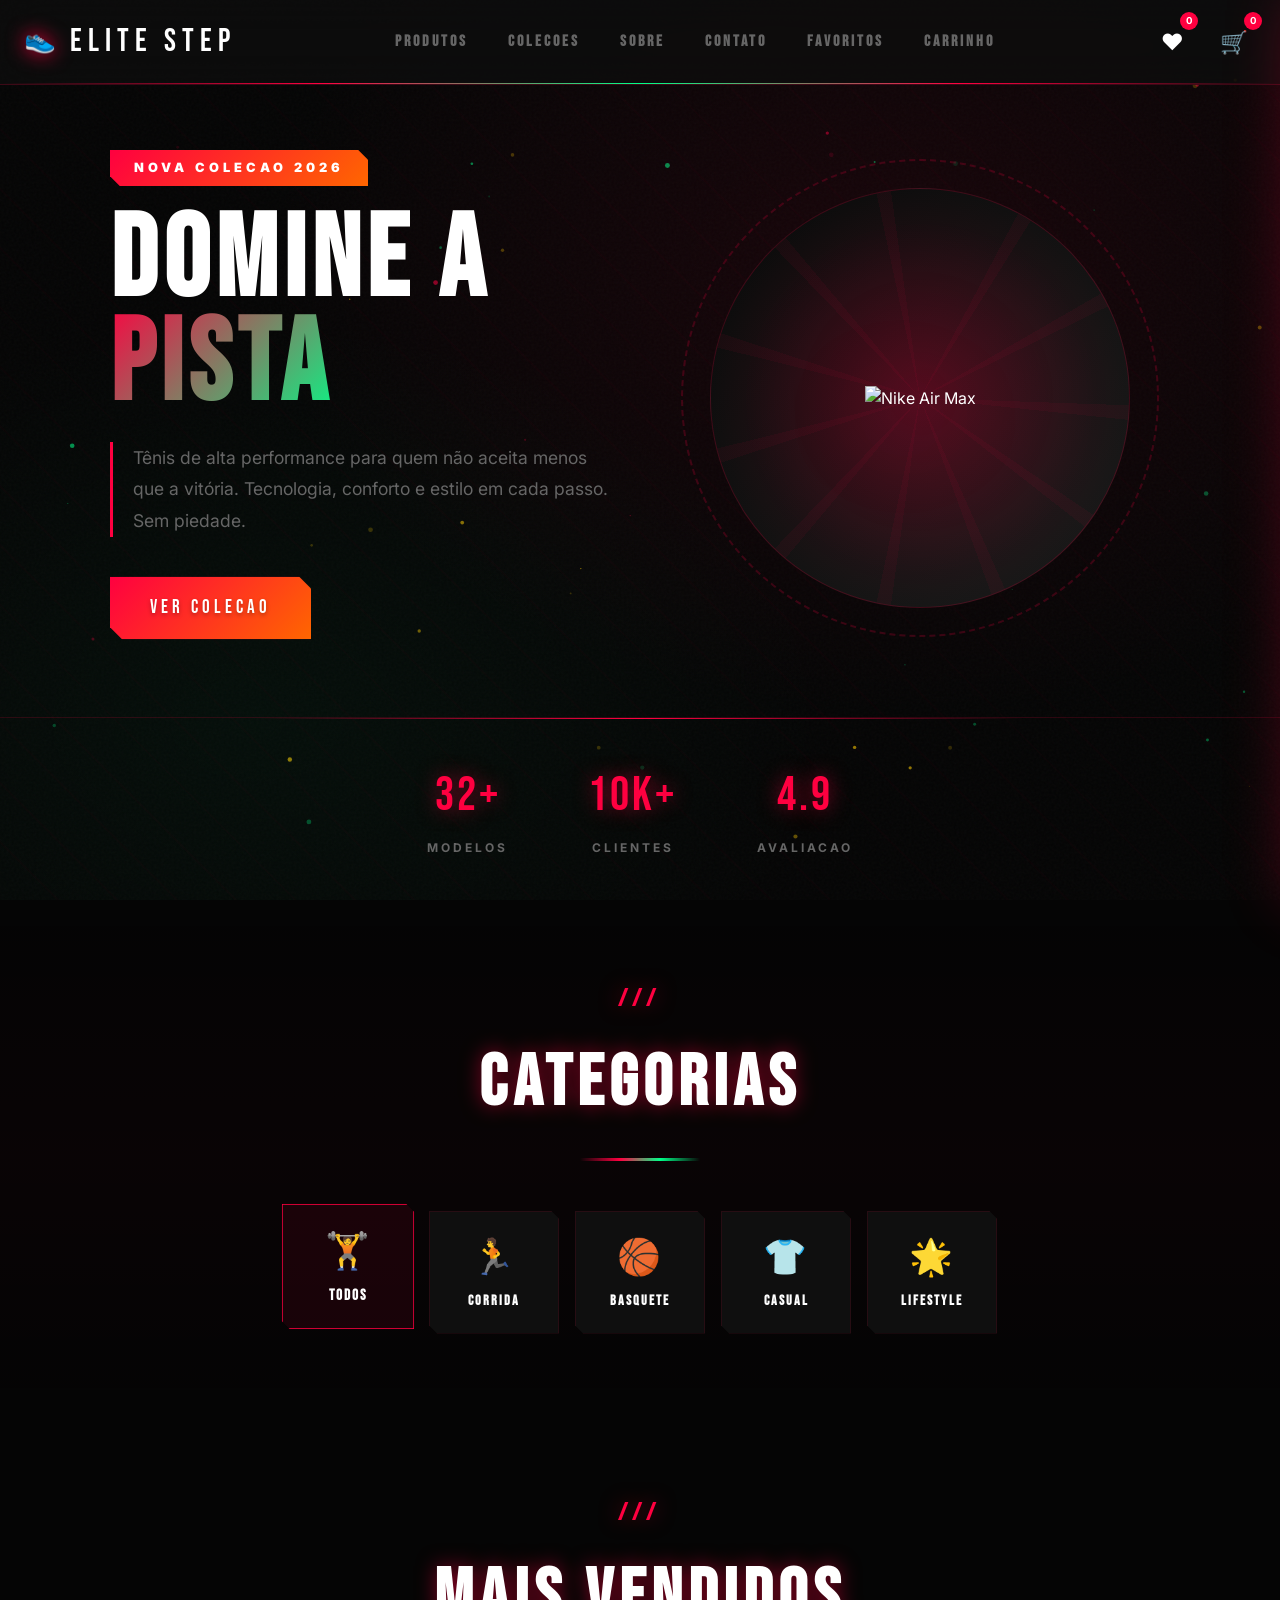
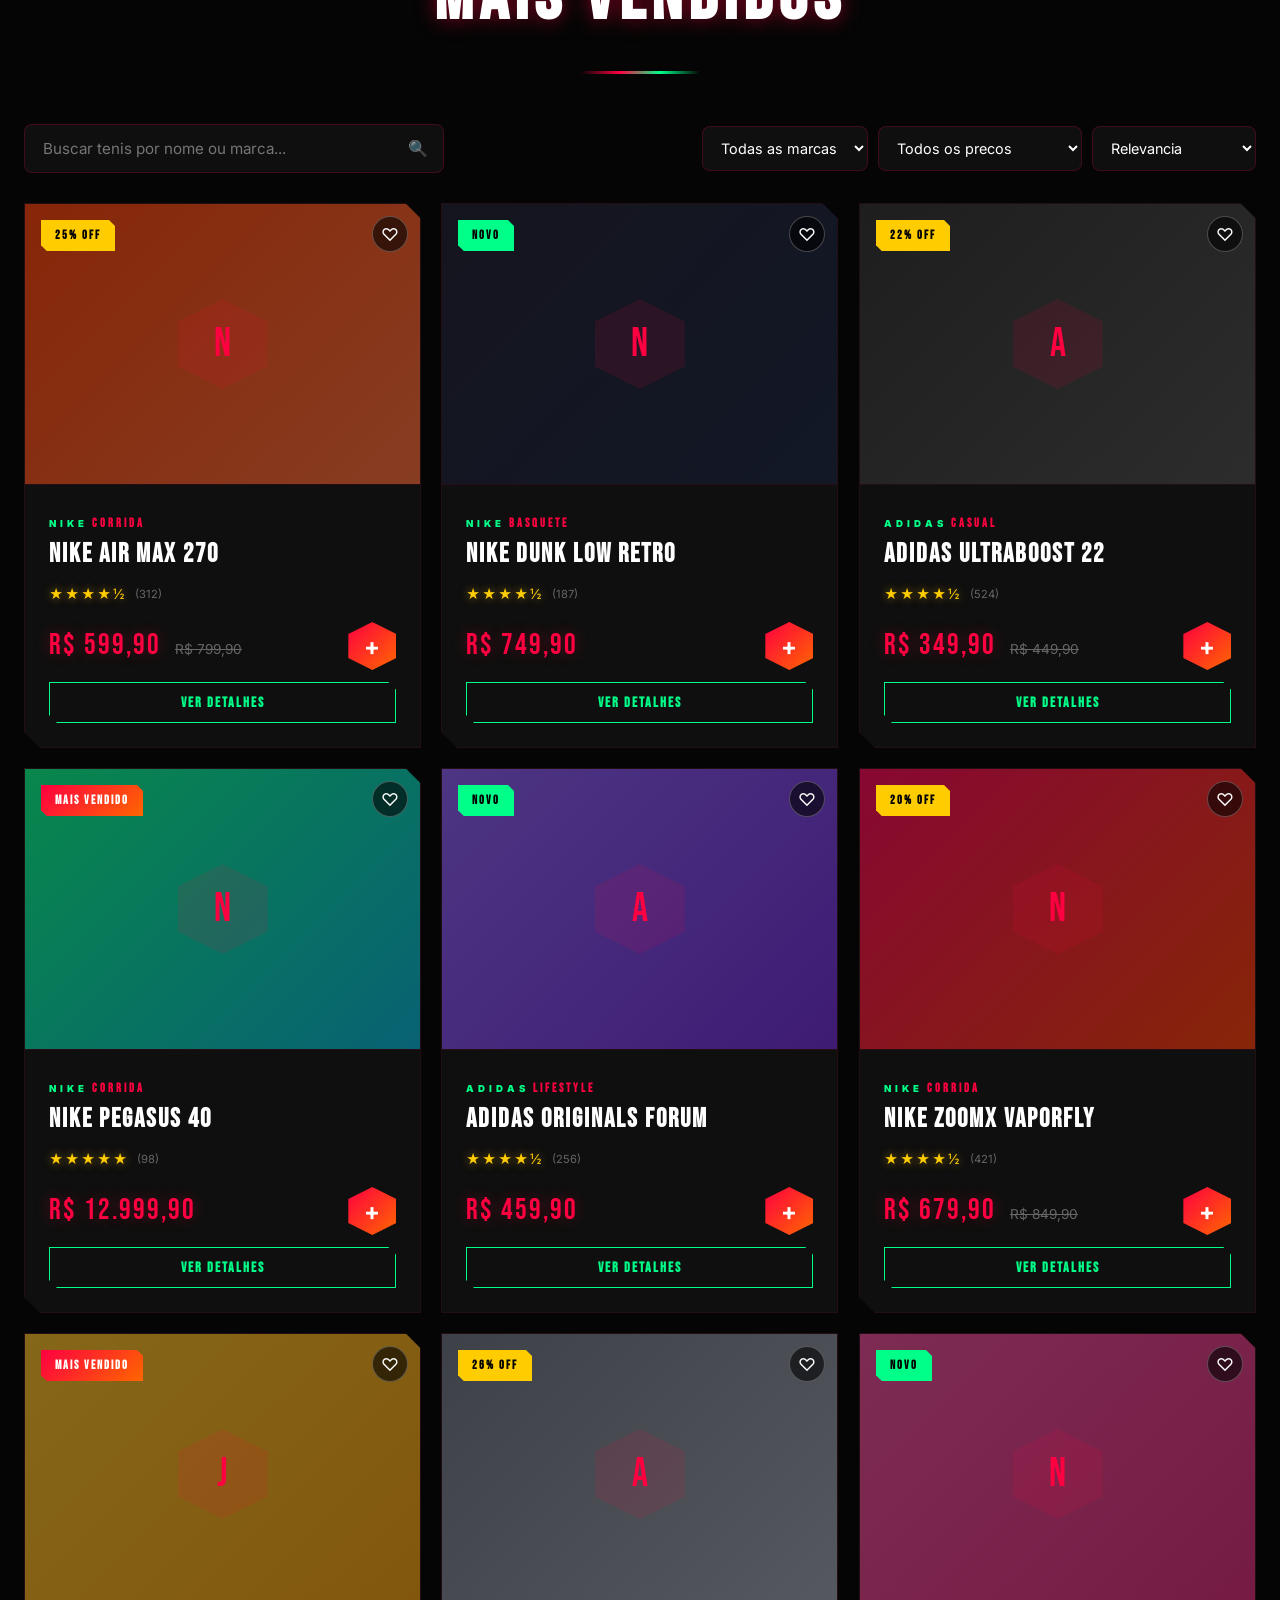
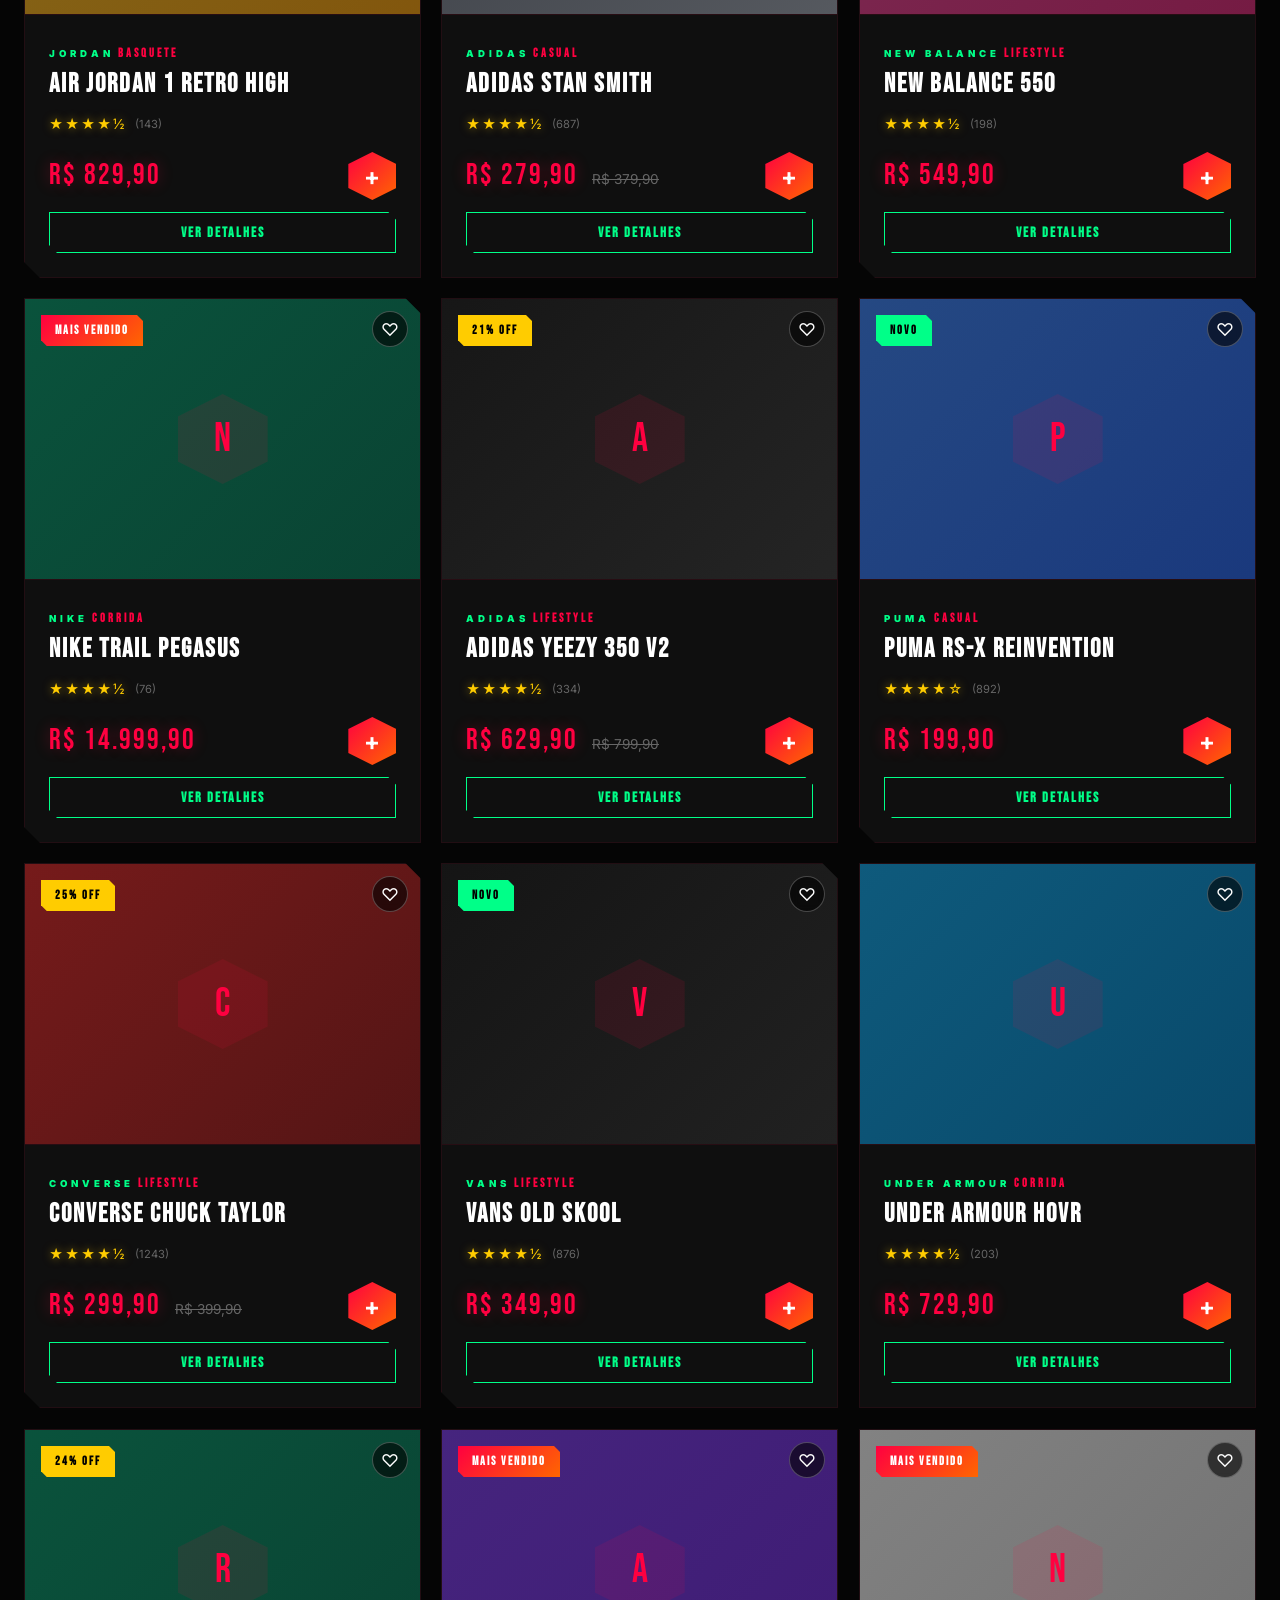
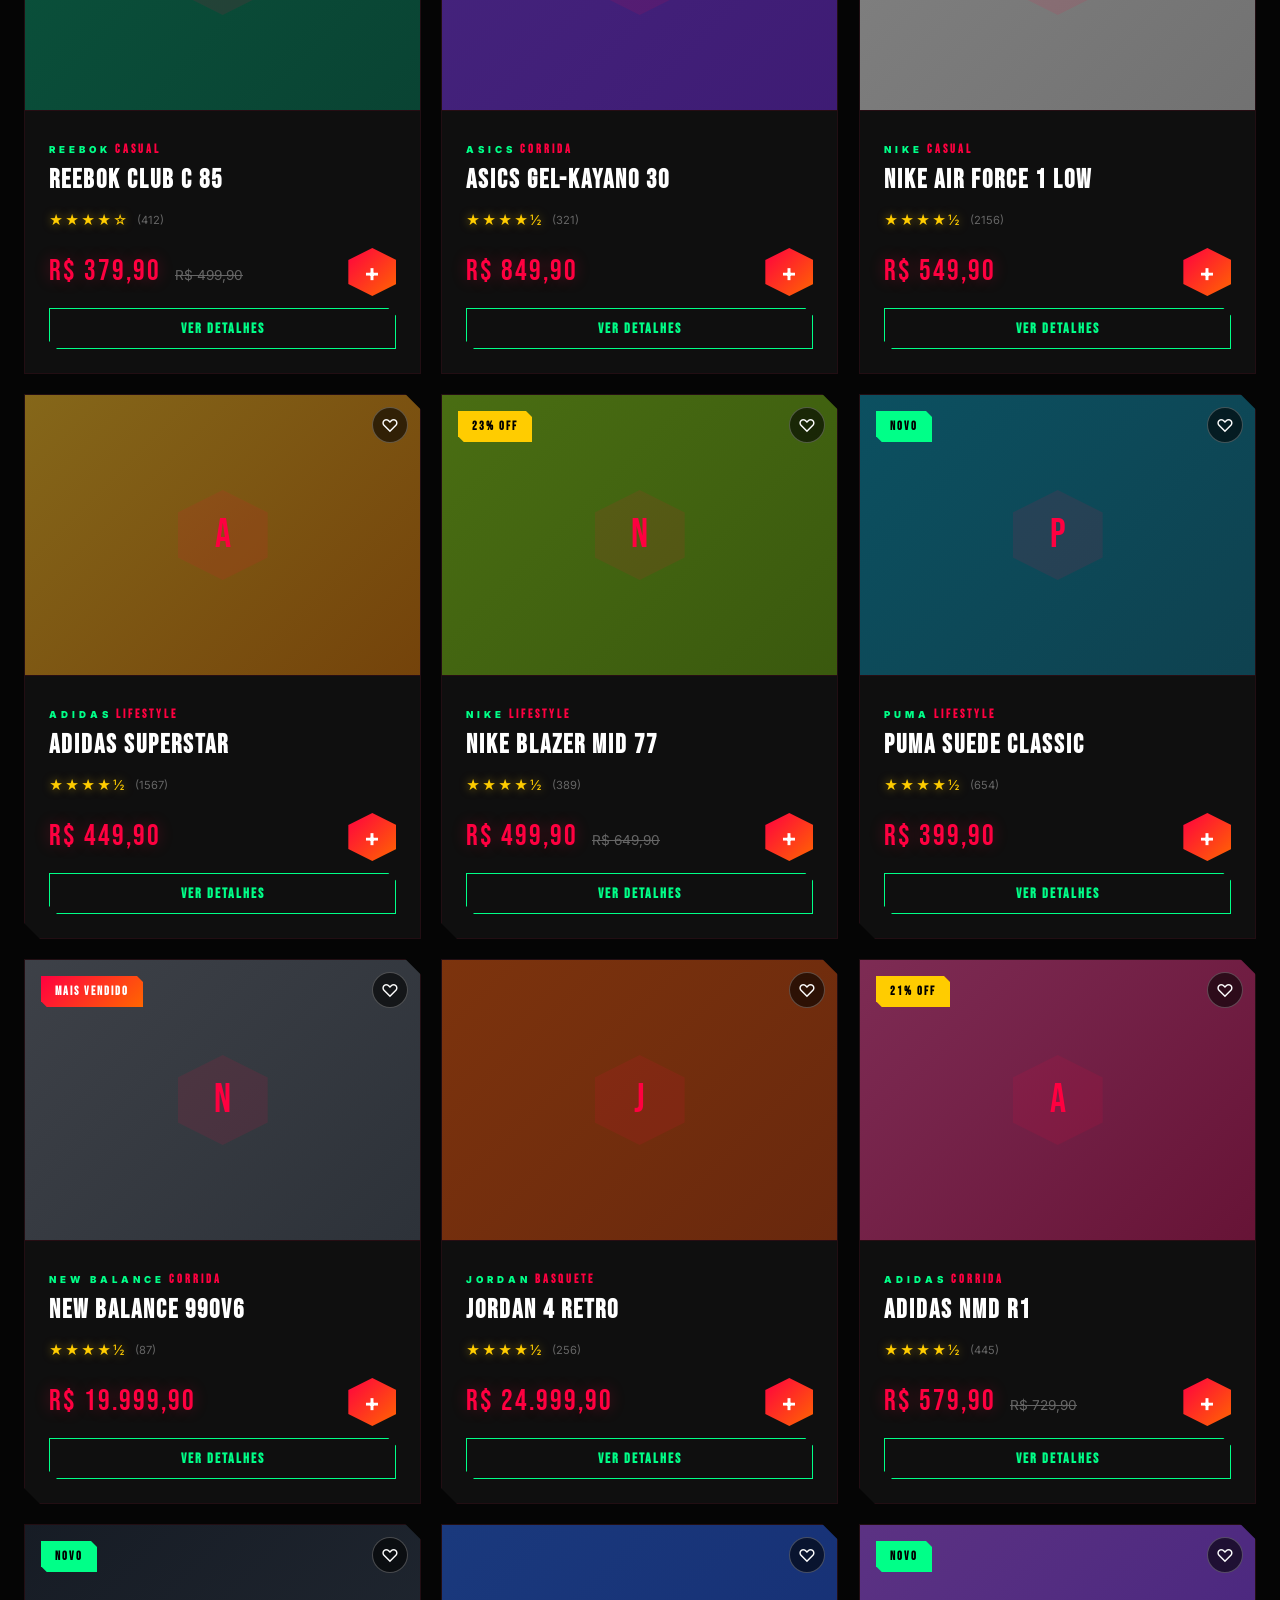
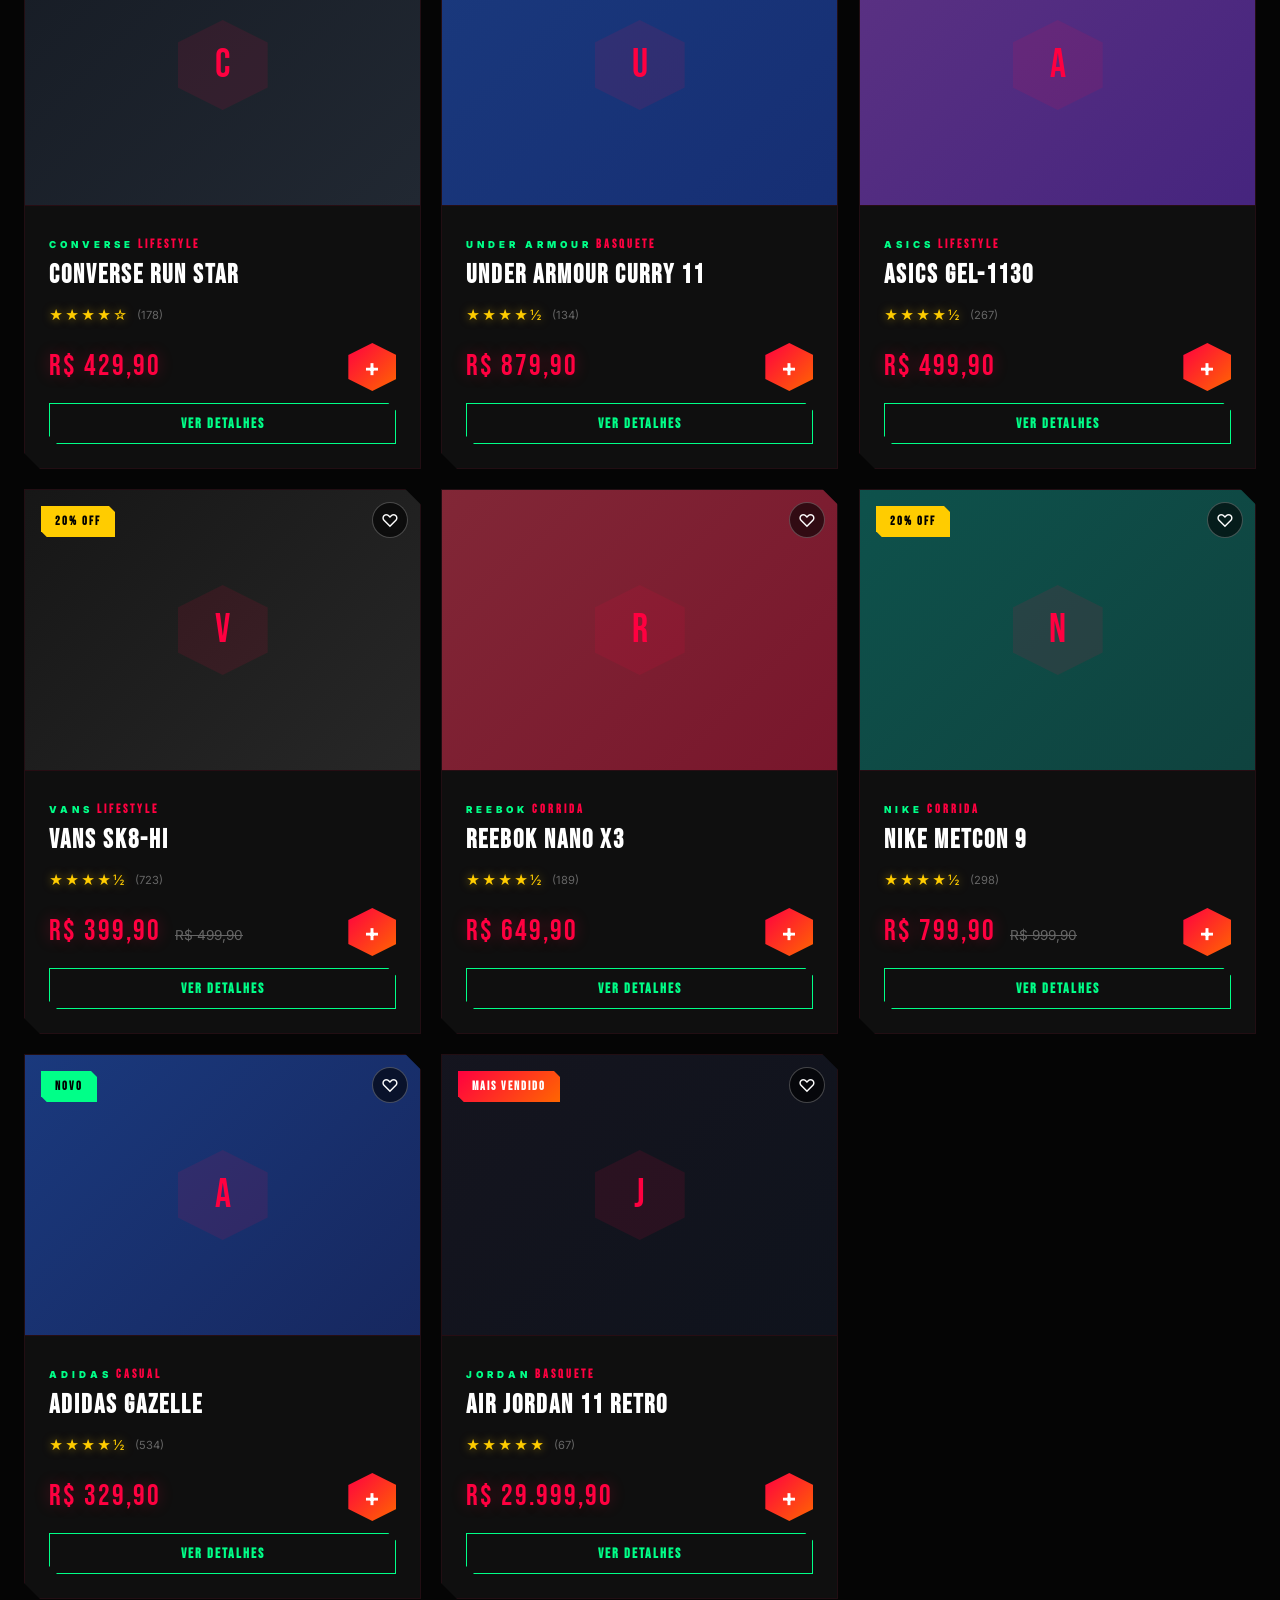
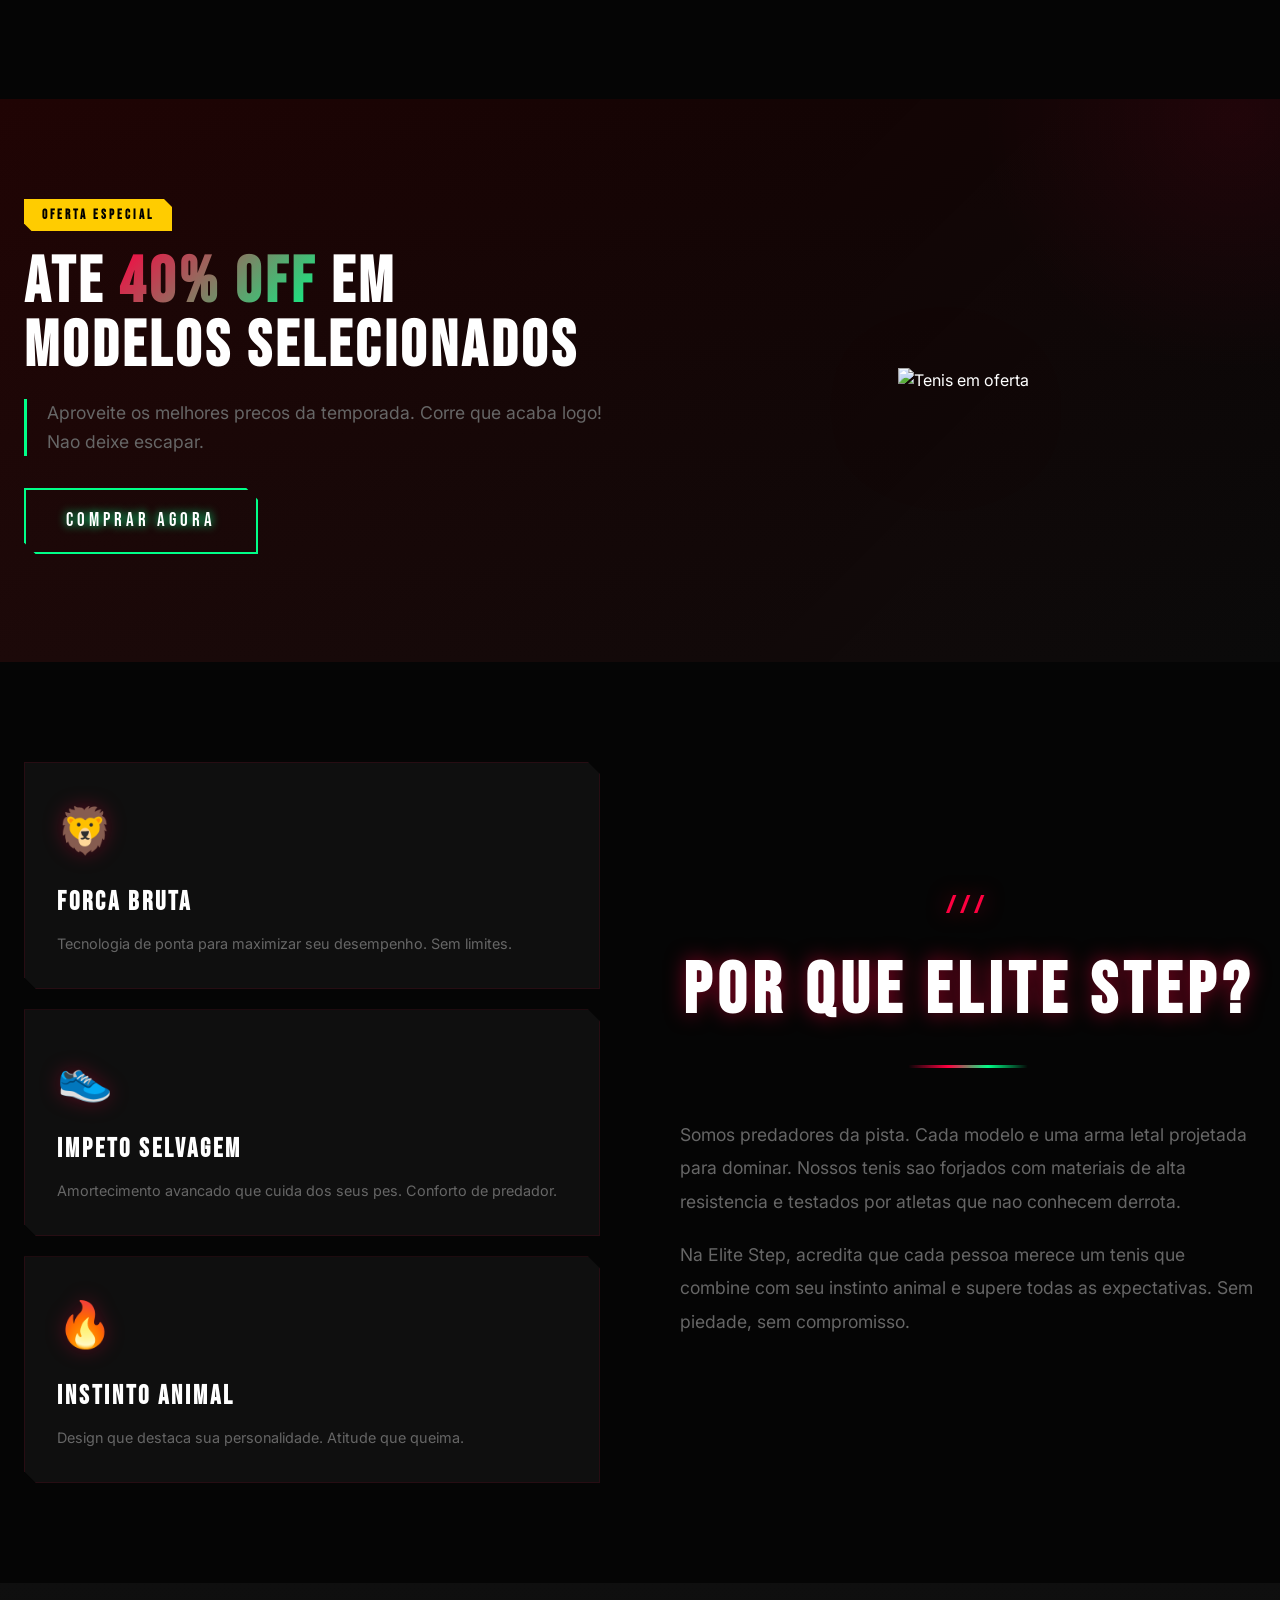
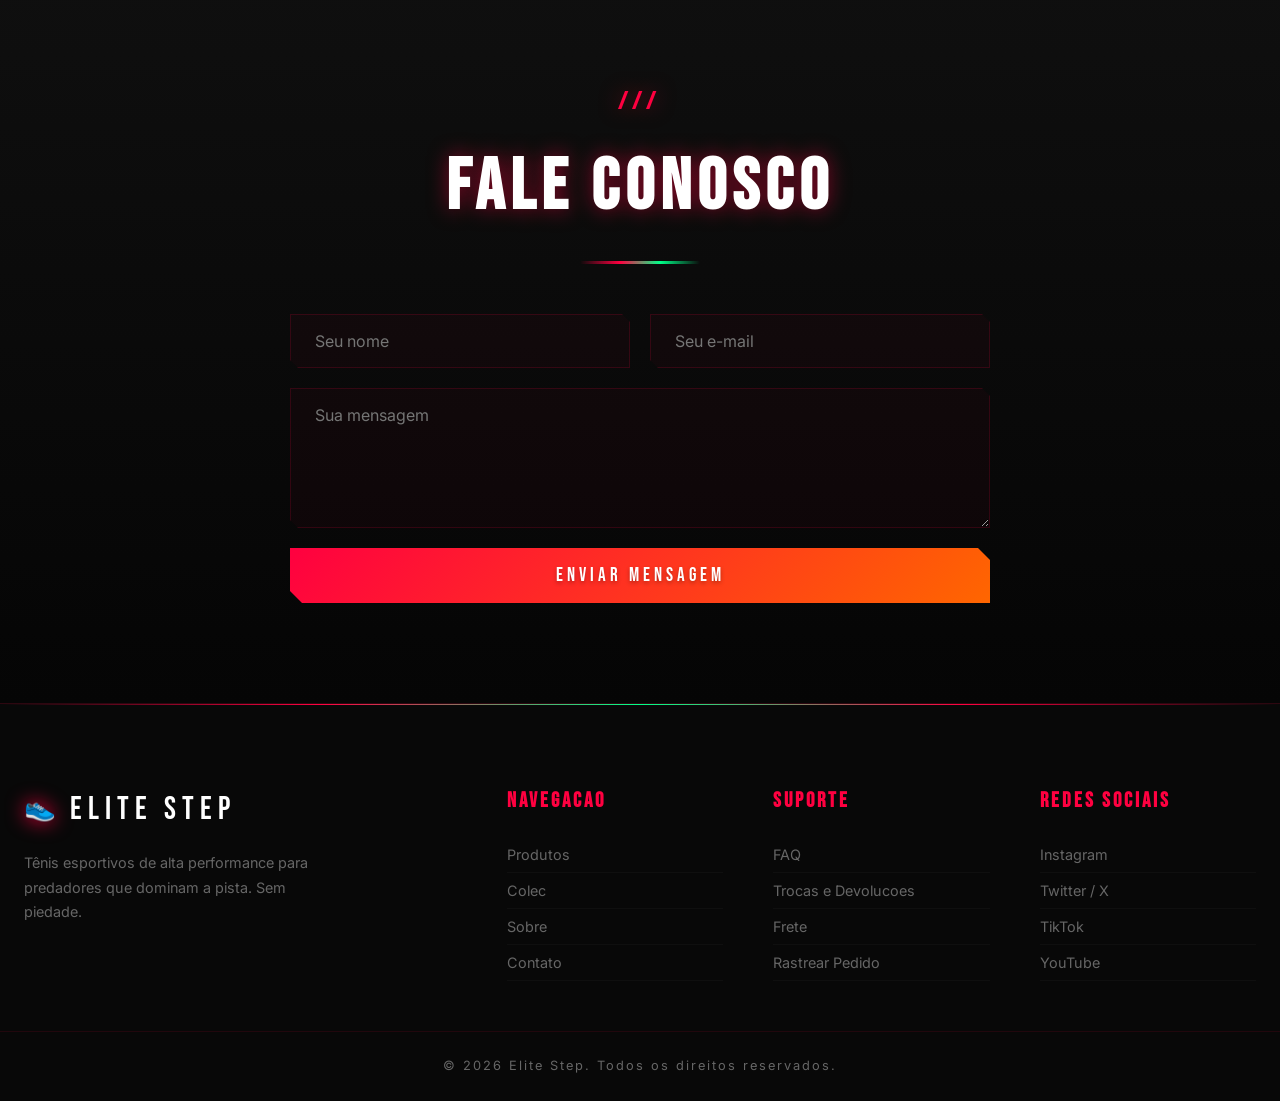
==== index.html @ ca6537c4 "add nova melhorias" ====
<!DOCTYPE html>
<html lang="pt-BR">
<head>
  <meta charset="UTF-8">
  <meta name="viewport" content="width=device-width, initial-scale=1.0">
  <meta name="description" content="Elite Step - Tenis esportivos de alta performance. Nike, Jordan, Adidas, Puma e mais. Domine a pista.">
  <link rel="icon" href="data:image/svg+xml,<svg xmlns='http://www.w3.org/2000/svg' viewBox='0 0 100 100'><text y='.9em' font-size='90'>👟</text></svg>">
  <title>ELITE STEP - Domine a Pista</title>
  <link rel="stylesheet" href="style.css">
  <link rel="preconnect" href="https://fonts.googleapis.com">
  <link href="https://fonts.googleapis.com/css2?family=Bebas+Neue&family=Inter:wght@400;600;700;900&family=Orbitron:wght@400;700;900&display=swap" rel="stylesheet">
  <style>
    /* Preloader */
    .preloader {
      position: fixed;
      inset: 0;
      background: #050505;
      z-index: 99999;
      display: flex;
      align-items: center;
      justify-content: center;
      flex-direction: column;
      gap: 20px;
      transition: opacity 0.5s, visibility 0.5s;
    }
    .preloader.hide { opacity: 0; visibility: hidden; }
    .preloader-claws {
      font-size: 4rem;
      animation: preloaderPulse 0.8s ease-in-out infinite;
      filter: drop-shadow(0 0 20px #ff0040);
    }
    .preloader-text {
      font-family: 'Bebas Neue', sans-serif;
      font-size: 1.5rem;
      letter-spacing: 10px;
      color: #ff0040;
      text-shadow: 0 0 20px rgba(255, 0, 64, 0.5);
    }
    @keyframes preloaderPulse {
      0%, 100% { transform: scale(1) rotate(0deg); }
      25% { transform: scale(1.2) rotate(-10deg); }
      50% { transform: scale(1) rotate(0deg); }
      75% { transform: scale(1.2) rotate(10deg); }
    }
    /* Particle canvas */
    #particles {
      position: fixed;
      top: 0;
      left: 0;
      width: 100%;
      height: 100%;
      pointer-events: none;
      z-index: 0;
    }
  </style>
</head>
<body>

  <!-- PRELOADER -->
  <div class="preloader" id="preloader">
    <div class="preloader-claws">👟</div>
    <div class="preloader-text">ELITE STEP</div>
  </div>

  <!-- PARTICLES -->
  <canvas id="particles"></canvas>

  <!-- HEADER -->
  <header class="header">
    <div class="container header-inner">
      <a href="index.html" class="logo">
        <span class="logo-icon">👟</span> ELITE STEP
      </a>
      <nav class="nav" id="nav">
        <a href="#produtos" class="nav-link">Produtos</a>
        <a href="#colecoes" class="nav-link">Colecoes</a>
        <a href="#sobre" class="nav-link">Sobre</a>
        <a href="#contato" class="nav-link">Contato</a>
        <a href="favoritos.html" class="nav-link">Favoritos</a>
        <a href="carrinho.html" class="nav-link">Carrinho</a>
      </nav>
      <div class="header-actions">
        <a href="favoritos.html" class="cart-btn" id="favBtn" aria-label="Favoritos">
          &#9829;
          <span class="cart-count" id="favCount">0</span>
        </a>
        <a href="carrinho.html" class="cart-btn" id="cartPageBtn" aria-label="Carrinho">
          &#128722;
          <span class="cart-count" id="cartCount">0</span>
        </a>
        <button class="menu-toggle" id="menuToggle" aria-label="Menu">
          <span></span><span></span><span></span>
        </button>
      </div>
    </div>
  </header>

  <!-- HERO -->
  <section class="hero">
    <div class="container hero-inner">
      <div class="hero-text">
        <p class="hero-tag">Nova Colecao 2026</p>
        <h1 class="hero-title">DOMINE A<br><span>PISTA</span></h1>
        <p class="hero-desc">Tênis de alta performance para quem não aceita menos que a vitória. Tecnologia, conforto e estilo em cada passo. Sem piedade.</p>
        <a href="#produtos" class="btn btn-primary">VER COLECAO</a>
      </div>
      <div class="hero-visual">
        <div class="hero-shoe" id="heroShoe">
          <div class="shoe-glow"></div>
          <img class="hero-shoe-img" src="https://images.unsplash.com/photo-1542291026-7eec264c27ff?w=700&h=700&fit=crop&q=80" alt="Nike Air Max">
        </div>
      </div>
    </div>
    <div class="hero-stats">
      <div class="stat">
        <span class="stat-num">32+</span>
        <span class="stat-label">Modelos</span>
      </div>
      <div class="stat">
        <span class="stat-num">10K+</span>
        <span class="stat-label">Clientes</span>
      </div>
      <div class="stat">
        <span class="stat-num">4.9</span>
        <span class="stat-label">Avaliacao</span>
      </div>
    </div>
  </section>

  <!-- CATEGORIAS -->
  <section class="categorias" id="colecoes">
    <div class="container">
      <h2 class="section-title">Categorias</h2>
      <div class="cat-grid">
        <button class="cat-card active" data-cat="todos">
          <span class="cat-icon">&#127947;</span>
          <span>Todos</span>
        </button>
        <button class="cat-card" data-cat="corrida">
          <span class="cat-icon">&#127939;</span>
          <span>Corrida</span>
        </button>
        <button class="cat-card" data-cat="basquete">
          <span class="cat-icon">&#127936;</span>
          <span>Basquete</span>
        </button>
        <button class="cat-card" data-cat="casual">
          <span class="cat-icon">&#128085;</span>
          <span>Casual</span>
        </button>
        <button class="cat-card" data-cat="lifestyle">
          <span class="cat-icon">&#127775;</span>
          <span>Lifestyle</span>
        </button>
      </div>
    </div>
  </section>

  <!-- PRODUTOS -->
  <section class="produtos" id="produtos">
    <div class="container">
      <h2 class="section-title">Mais Vendidos</h2>

      <!-- BARRA DE BUSCA E FILTROS -->
      <div class="products-toolbar">
        <div class="search-box">
          <input type="text" id="searchInput" placeholder="Buscar tenis por nome ou marca..." aria-label="Buscar produtos">
          <span class="search-icon">&#128269;</span>
        </div>
        <div class="toolbar-controls">
          <select id="brandFilter" class="toolbar-select" aria-label="Filtrar por marca">
            <option value="todas">Todas as marcas</option>
          </select>
          <select id="priceFilter" class="toolbar-select" aria-label="Filtrar por preco">
            <option value="todos">Todos os precos</option>
            <option value="ate10k">Ate R$ 10.000</option>
            <option value="10k15k">R$ 10.000 - R$ 15.000</option>
            <option value="15k20k">R$ 15.000 - R$ 20.000</option>
            <option value="acima20k">Acima de R$ 20.000</option>
          </select>
          <select id="sortSelect" class="toolbar-select" aria-label="Ordenar produtos">
            <option value="relevancia">Relevancia</option>
            <option value="menorPreco">Menor preco</option>
            <option value="maiorPreco">Maior preco</option>
            <option value="avaliacao">Melhor avaliacao</option>
          </select>
        </div>
      </div>

      <div class="products-grid" id="productsGrid">
        <!-- Preenchido via JS -->
      </div>
    </div>
  </section>

  <!-- BANNER -->
  <section class="banner">
    <div class="container banner-inner">
      <div class="banner-text">
        <span class="banner-tag">OFERTA ESPECIAL</span>
        <h2>ATE <span>40% OFF</span> EM MODELOS SELECIONADOS</h2>
        <p>Aproveite os melhores precos da temporada. Corre que acaba logo! Nao deixe escapar.</p>
        <a href="detalhes.html?id=2" class="btn btn-secondary">COMPRAR AGORA</a>
      </div>
      <div class="banner-visual">
        <img class="banner-shoe-img" src="https://images.unsplash.com/photo-1600185365926-3a2ce3cdb9eb?w=600&h=600&fit=crop&q=80" alt="Tenis em oferta">
      </div>
    </div>
  </section>

  <!-- SOBRE -->
  <section class="sobre" id="sobre">
    <div class="container sobre-inner">
      <div class="sobre-visual">
        <div class="sobre-card">
          <span class="sobre-icon">🦁</span>
          <h3>Forca Bruta</h3>
          <p>Tecnologia de ponta para maximizar seu desempenho. Sem limites.</p>
        </div>
        <div class="sobre-card">
          <span class="sobre-icon">👟</span>
          <h3>Impeto Selvagem</h3>
          <p>Amortecimento avancado que cuida dos seus pes. Conforto de predador.</p>
        </div>
        <div class="sobre-card">
          <span class="sobre-icon">🔥</span>
          <h3>Instinto Animal</h3>
          <p>Design que destaca sua personalidade. Atitude que queima.</p>
        </div>
      </div>
      <div class="sobre-text">
        <h2 class="section-title">Por que Elite Step?</h2>
        <p>Somos predadores da pista. Cada modelo e uma arma letal projetada para dominar. Nossos tenis sao forjados com materiais de alta resistencia e testados por atletas que nao conhecem derrota.</p>
        <p>Na Elite Step, acredita que cada pessoa merece um tenis que combine com seu instinto animal e supere todas as expectativas. Sem piedade, sem compromisso.</p>
      </div>
    </div>
  </section>

  <!-- CONTATO -->
  <section class="contato" id="contato">
    <div class="container">
      <h2 class="section-title">Fale Conosco</h2>
      <form class="contact-form" id="contactForm">
        <div class="form-row">
          <input type="text" placeholder="Seu nome" required>
          <input type="email" placeholder="Seu e-mail" required>
        </div>
        <textarea placeholder="Sua mensagem" rows="4" required></textarea>
        <button type="submit" class="btn btn-primary">ENVIAR MENSAGEM</button>
      </form>
    </div>
  </section>

  <!-- FOOTER -->
  <footer class="footer">
    <div class="container footer-inner">
      <div class="footer-brand">
        <span class="logo"><span class="logo-icon">👟</span> ELITE STEP</span>
        <p>Tênis esportivos de alta performance para predadores que dominam a pista. Sem piedade.</p>
      </div>
      <div class="footer-links">
        <h4>Navegacao</h4>
        <a href="#produtos">Produtos</a>
        <a href="#colecoes">Colec</a>
        <a href="#sobre">Sobre</a>
        <a href="#contato">Contato</a>
      </div>
      <div class="footer-links">
        <h4>Suporte</h4>
        <a href="faq.html">FAQ</a>
        <a href="faq.html#trocas">Trocas e Devolucoes</a>
        <a href="faq.html#frete">Frete</a>
        <a href="rastreio.html">Rastrear Pedido</a>
      </div>
      <div class="footer-links">
        <h4>Redes Sociais</h4>
        <a href="#">Instagram</a>
        <a href="#">Twitter / X</a>
        <a href="#">TikTok</a>
        <a href="#">YouTube</a>
      </div>
    </div>
    <div class="footer-bottom">
      <p>&copy; 2026 Elite Step. Todos os direitos reservados.</p>
    </div>
  </footer>

  <!-- CARRINHO SIDEBAR -->
  <div class="cart-overlay" id="cartOverlay"></div>
  <aside class="cart-sidebar" id="cartSidebar">
    <div class="cart-header">
      <h3>Meu Carrinho</h3>
      <button class="cart-close" id="cartClose">&times;</button>
    </div>
    <div class="cart-items" id="cartItems">
      <p class="cart-empty">Seu carrinho esta vazio.</p>
    </div>
    <div class="cart-footer" id="cartFooter" style="display:none;">
      <div class="cart-total">
        <span>Total:</span>
        <span id="cartTotal">R$ 0,00</span>
      </div>
      <a href="carrinho.html" class="btn btn-primary btn-full" style="display:block;text-align:center">FINALIZAR COMPRA</a>
    </div>
  </aside>

  <!-- MODAL PRODUTO -->
  <div class="modal-overlay" id="modalOverlay">
    <div class="modal" id="productModal">
      <button class="modal-close" id="modalClose">&times;</button>
      <div class="modal-body">
        <div class="modal-image" id="modalImage"></div>
        <div class="modal-info">
          <span class="modal-cat" id="modalCat"></span>
          <h2 id="modalName"></h2>
          <div class="modal-rating" id="modalRating"></div>
          <p class="modal-price" id="modalPrice"></p>
          <p class="modal-desc" id="modalDesc"></p>
          <div class="modal-sizes">
            <p>Tamanho:</p>
            <div class="sizes" id="modalSizes"></div>
          </div>
          <div class="modal-colors">
            <p>Cores:</p>
            <div class="colors" id="modalColors"></div>
          </div>
          <button class="btn btn-primary btn-full" id="modalAddBtn">ADICIONAR AO CARRINHO</button>
        </div>
      </div>
    </div>
  </div>

  <script src="script.js"></script>
</body>
</html>
---- style.css ----
/* ===== RESET & BASE ===== */
*, *::before, *::after {
  margin: 0;
  padding: 0;
  box-sizing: border-box;
}

:root {
  --primary: #ff0040;
  --primary-dark: #cc0033;
  --accent: #00ff88;
  --accent2: #ffcc00;
  --fire: #ff6600;
  --bg: #050505;
  --bg-card: #0f0f0f;
  --bg-card-hover: #1a1a1a;
  --text: #ffffff;
  --text-muted: #666666;
  --blood: #8b0000;
  --neon-green: #00ff41;
  --neon-blue: #00d4ff;
  --radius: 4px;
  --radius-sm: 2px;
  --shadow: 0 0 30px rgba(255, 0, 64, 0.3);
  --shadow-lg: 0 0 60px rgba(255, 0, 64, 0.4);
  --transition: 0.2s cubic-bezier(0.25, 0.46, 0.45, 0.94);
  --font-display: 'Bebas Neue', sans-serif;
  --font-body: 'Inter', sans-serif;
}

html {
  scroll-behavior: smooth;
  font-size: 16px;
}

body {
  font-family: var(--font-body);
  background: var(--bg);
  color: var(--text);
  line-height: 1.6;
  overflow-x: hidden;
}

/* ANIMAL PRINT BACKGROUND */
body::before {
  content: '';
  position: fixed;
  top: 0;
  left: 0;
  width: 100%;
  height: 100%;
  background: 
    repeating-linear-gradient(
      45deg,
      transparent,
      transparent 40px,
      rgba(255, 0, 64, 0.02) 40px,
      rgba(255, 0, 64, 0.02) 42px
    );
  pointer-events: none;
  z-index: 0;
}

a { text-decoration: none; color: inherit; }
img { max-width: 100%; display: block; }
button { cursor: pointer; border: none; background: none; font-family: inherit; color: inherit; }

.container {
  max-width: 1400px;
  margin: 0 auto;
  padding: 0 24px;
  position: relative;
  z-index: 1;
}

/* ===== CLAW MARKS DECORATION ===== */
.section-title {
  font-family: var(--font-display);
  font-size: clamp(2.5rem, 6vw, 4.5rem);
  letter-spacing: 6px;
  text-transform: uppercase;
  margin-bottom: 50px;
  text-align: center;
  position: relative;
  color: #fff;
  text-shadow: 0 0 20px rgba(255, 0, 64, 0.5);
}

.section-title::before {
  content: '///';
  display: block;
  font-size: 1.5rem;
  color: var(--primary);
  letter-spacing: 8px;
  margin-bottom: 8px;
  animation: clawScratch 0.5s ease forwards;
}

.section-title::after {
  content: '';
  display: block;
  width: 120px;
  height: 3px;
  background: linear-gradient(90deg, transparent, var(--primary), var(--accent), transparent);
  margin: 16px auto 0;
  animation: glowPulse 2s ease-in-out infinite;
}

@keyframes clawScratch {
  0% { opacity: 0; transform: translateX(-20px); }
  100% { opacity: 1; transform: translateX(0); }
}

@keyframes glowPulse {
  0%, 100% { box-shadow: 0 0 10px var(--primary); opacity: 0.7; }
  50% { box-shadow: 0 0 30px var(--primary), 0 0 60px var(--accent); opacity: 1; }
}

/* ===== BUTTONS ===== */
.btn {
  display: inline-block;
  padding: 16px 40px;
  font-family: var(--font-display);
  font-size: 1.2rem;
  letter-spacing: 4px;
  text-transform: uppercase;
  border: none;
  cursor: pointer;
  position: relative;
  overflow: hidden;
  transition: var(--transition);
  clip-path: polygon(0 0, calc(100% - 12px) 0, 100% 12px, 100% 100%, 12px 100%, 0 calc(100% - 12px));
}

.btn::before {
  content: '';
  position: absolute;
  top: 0;
  left: -100%;
  width: 100%;
  height: 100%;
  background: linear-gradient(90deg, transparent, rgba(255, 255, 255, 0.2), transparent);
  transition: 0.5s;
}

.btn:hover::before {
  left: 100%;
}

.btn-primary {
  background: linear-gradient(135deg, var(--primary), var(--fire));
  color: #fff;
  box-shadow: 0 4px 30px rgba(255, 0, 64, 0.5);
  text-shadow: 0 2px 4px rgba(0, 0, 0, 0.3);
}

.btn-primary:hover {
  transform: scale(1.05) translateY(-2px);
  box-shadow: 0 8px 40px rgba(255, 0, 64, 0.7), 0 0 80px rgba(255, 102, 0, 0.3);
}

.btn-secondary {
  background: transparent;
  color: #fff;
  border: 2px solid var(--accent);
  text-shadow: 0 0 10px var(--accent);
}

.btn-secondary:hover {
  background: var(--accent);
  color: #000;
  box-shadow: 0 0 40px rgba(0, 255, 136, 0.4);
}

.btn-full { width: 100%; }

/* ===== HEADER ===== */
.header {
  position: fixed;
  top: 0;
  left: 0;
  right: 0;
  z-index: 1000;
  padding: 12px 0;
  transition: var(--transition);
  background: rgba(5, 5, 5, 0.9);
  backdrop-filter: blur(20px);
  -webkit-backdrop-filter: blur(20px);
  border-bottom: 1px solid rgba(255, 0, 64, 0.2);
}

.header::after {
  content: '';
  position: absolute;
  bottom: 0;
  left: 0;
  right: 0;
  height: 1px;
  background: linear-gradient(90deg, transparent, var(--primary), var(--accent), var(--primary), transparent);
  animation: headerGlow 3s ease-in-out infinite;
}

@keyframes headerGlow {
  0%, 100% { opacity: 0.3; }
  50% { opacity: 1; }
}

.header-inner {
  display: flex;
  align-items: center;
  justify-content: space-between;
}

.logo {
  font-family: var(--font-display);
  font-size: 2rem;
  letter-spacing: 6px;
  display: flex;
  align-items: center;
  gap: 8px;
  text-transform: uppercase;
}

.logo-icon {
  color: var(--primary);
  font-size: 1.6rem;
  animation: logoPulse 2s ease-in-out infinite;
  filter: drop-shadow(0 0 10px var(--primary));
}

@keyframes logoPulse {
  0%, 100% { transform: scale(1); }
  50% { transform: scale(1.1); }
}

.nav {
  display: flex;
  gap: 40px;
}

.nav-link {
  font-family: var(--font-display);
  font-weight: 700;
  font-size: 1rem;
  text-transform: uppercase;
  letter-spacing: 3px;
  position: relative;
  padding: 8px 0;
  transition: var(--transition);
  color: var(--text-muted);
}

.nav-link::before {
  content: '';
  position: absolute;
  bottom: 0;
  left: 50%;
  width: 0;
  height: 2px;
  background: var(--primary);
  transition: var(--transition);
  transform: translateX(-50%);
}

.nav-link:hover::before {
  width: 100%;
}

.nav-link:hover {
  color: var(--primary);
  text-shadow: 0 0 15px rgba(255, 0, 64, 0.5);
}

.header-actions {
  display: flex;
  align-items: center;
  gap: 20px;
}

.cart-btn {
  font-size: 1.4rem;
  position: relative;
  transition: var(--transition);
  padding: 8px;
}

.cart-btn:hover {
  transform: scale(1.2);
  filter: drop-shadow(0 0 10px var(--primary));
}

.cart-count {
  position: absolute;
  top: -4px;
  right: -6px;
  background: var(--primary);
  color: #fff;
  font-size: 0.6rem;
  font-weight: 700;
  width: 18px;
  height: 18px;
  border-radius: 50%;
  display: flex;
  align-items: center;
  justify-content: center;
  animation: countBounce 1s ease-in-out infinite;
}

@keyframes countBounce {
  0%, 100% { transform: scale(1); }
  50% { transform: scale(1.2); }
}

.menu-toggle {
  display: none;
  flex-direction: column;
  gap: 6px;
  padding: 8px;
  z-index: 1001;
}

.menu-toggle span {
  display: block;
  width: 28px;
  height: 2px;
  background: var(--primary);
  transition: var(--transition);
  box-shadow: 0 0 8px var(--primary);
}

.menu-toggle.active span:nth-child(1) {
  transform: rotate(45deg) translate(6px, 6px);
}
.menu-toggle.active span:nth-child(2) { opacity: 0; }
.menu-toggle.active span:nth-child(3) {
  transform: rotate(-45deg) translate(6px, -6px);
}

/* ===== HERO ===== */
.hero {
  min-height: 100vh;
  display: flex;
  flex-direction: column;
  justify-content: center;
  padding-top: 80px;
  position: relative;
  overflow: hidden;
  background: 
    radial-gradient(ellipse at 70% 30%, rgba(255, 0, 64, 0.08), transparent 50%),
    radial-gradient(ellipse at 20% 80%, rgba(0, 255, 136, 0.04), transparent 40%);
}

/* Animated smoke background */
.hero::before {
  content: '';
  position: absolute;
  top: 0;
  left: 0;
  right: 0;
  bottom: 0;
  background: 
    url("data:image/svg+xml,%3Csvg viewBox='0 0 400 400' xmlns='http://www.w3.org/2000/svg'%3E%3Cfilter id='noiseFilter'%3E%3CfeTurbulence type='fractalNoise' baseFrequency='0.9' numOctaves='3' stitchTiles='stitch'/%3E%3C/filter%3E%3Crect width='100%25' height='100%25' filter='url(%23noiseFilter)'/%3E%3C/svg%3E");
  opacity: 0.03;
  pointer-events: none;
  animation: smokeMove 8s linear infinite;
}

@keyframes smokeMove {
  0% { transform: translateY(0) scale(1); }
  50% { transform: translateY(-20px) scale(1.05); }
  100% { transform: translateY(0) scale(1); }
}

.hero-inner {
  display: grid;
  grid-template-columns: 1fr 1fr;
  align-items: center;
  gap: 60px;
  flex: 1;
}

.hero-tag {
  display: inline-block;
  background: linear-gradient(135deg, var(--primary), var(--fire));
  color: #fff;
  padding: 8px 24px;
  font-weight: 900;
  font-size: 0.8rem;
  text-transform: uppercase;
  letter-spacing: 4px;
  margin-bottom: 24px;
  clip-path: polygon(0 0, calc(100% - 10px) 0, 100% 10px, 100% 100%, 10px 100%, 0 calc(100% - 10px));
  animation: tagGlitch 3s ease-in-out infinite;
}

@keyframes tagGlitch {
  0%, 90%, 100% { transform: translate(0); }
  92% { transform: translate(-2px, 1px); }
  94% { transform: translate(2px, -1px); }
  96% { transform: translate(-1px, 2px); }
  98% { transform: translate(1px, -2px); }
}

.hero-title {
  font-family: var(--font-display);
  font-size: clamp(3.5rem, 9vw, 8rem);
  line-height: 0.9;
  letter-spacing: 6px;
  margin-bottom: 24px;
  text-transform: uppercase;
}

.hero-title span {
  background: linear-gradient(135deg, var(--primary), var(--accent), var(--accent2));
  -webkit-background-clip: text;
  -webkit-text-fill-color: transparent;
  background-clip: text;
  animation: titleShimmer 3s ease-in-out infinite;
  background-size: 200% 200%;
}

@keyframes titleShimmer {
  0%, 100% { background-position: 0% 50%; }
  50% { background-position: 100% 50%; }
}

.hero-desc {
  font-size: 1.1rem;
  color: var(--text-muted);
  max-width: 500px;
  margin-bottom: 40px;
  line-height: 1.8;
  border-left: 3px solid var(--primary);
  padding-left: 20px;
}

.hero-visual {
  display: flex;
  justify-content: center;
  align-items: center;
  position: relative;
}

.hero-shoe {
  width: 420px;
  height: 420px;
  border-radius: 50%;
  background: 
    radial-gradient(circle, rgba(255, 0, 64, 0.1), transparent 60%),
    linear-gradient(135deg, #0a0a0a, #1a1a1a);
  display: flex;
  align-items: center;
  justify-content: center;
  position: relative;
  animation: floatShoe 3s ease-in-out infinite;
  border: 1px solid rgba(255, 0, 64, 0.2);
}

/* Claw marks around hero shoe */
.hero-shoe::before {
  content: '';
  position: absolute;
  inset: -30px;
  border-radius: 50%;
  border: 2px dashed rgba(255, 0, 64, 0.2);
  animation: rotateClaws 20s linear infinite;
}

.hero-shoe::after {
  content: ' claws';
  position: absolute;
  font-size: 0;
  width: 100%;
  height: 100%;
  border-radius: 50%;
  background: 
    repeating-conic-gradient(
      from 0deg,
      transparent 0deg 28deg,
      rgba(255, 0, 64, 0.05) 28deg 32deg
    );
  animation: rotateClaws 30s linear infinite reverse;
}

@keyframes rotateClaws {
  from { transform: rotate(0deg); }
  to { transform: rotate(360deg); }
}

.hero-shoe-img {
  max-width: 70%;
  max-height: 70%;
  object-fit: contain;
  position: relative;
  z-index: 2;
  filter: drop-shadow(0 20px 60px rgba(255, 0, 64, 0.4)) drop-shadow(0 0 100px rgba(255, 0, 64, 0.2));
  transition: var(--transition);
}

.hero-shoe:hover .hero-shoe-img {
  transform: scale(1.1) rotate(-5deg);
  filter: drop-shadow(0 30px 80px rgba(255, 0, 64, 0.6)) drop-shadow(0 0 120px rgba(0, 255, 136, 0.3));
}

.shoe-glow {
  position: absolute;
  inset: -40px;
  border-radius: 50%;
  background: radial-gradient(circle, rgba(255, 0, 64, 0.2), transparent 60%);
  animation: fireGlow 2s ease-in-out infinite;
}

@keyframes fireGlow {
  0%, 100% { opacity: 0.5; transform: scale(1); filter: blur(20px); }
  50% { opacity: 1; transform: scale(1.1); filter: blur(30px); }
}

.hero-stats {
  display: flex;
  justify-content: center;
  gap: 80px;
  padding: 40px 20px;
  border-top: 1px solid rgba(255, 0, 64, 0.15);
  position: relative;
}

.hero-stats::before {
  content: '';
  position: absolute;
  top: 0;
  left: 50%;
  transform: translateX(-50%);
  width: 60%;
  height: 1px;
  background: linear-gradient(90deg, transparent, var(--primary), transparent);
}

.stat { text-align: center; }

.stat-num {
  display: block;
  font-family: var(--font-display);
  font-size: 3rem;
  color: var(--primary);
  letter-spacing: 3px;
  text-shadow: 0 0 20px rgba(255, 0, 64, 0.5);
}

.stat-label {
  font-size: 0.75rem;
  color: var(--text-muted);
  text-transform: uppercase;
  letter-spacing: 3px;
  font-weight: 700;
}

/* ===== CATEGORIAS ===== */
.categorias {
  padding: 80px 0;
  position: relative;
  background: linear-gradient(180deg, transparent, rgba(255, 0, 64, 0.02), transparent);
}

.cat-grid {
  display: flex;
  gap: 16px;
  justify-content: center;
  flex-wrap: wrap;
}

.cat-card {
  display: flex;
  flex-direction: column;
  align-items: center;
  gap: 12px;
  padding: 24px 32px;
  background: var(--bg-card);
  border: 1px solid rgba(255, 0, 64, 0.1);
  transition: var(--transition);
  min-width: 130px;
  font-family: var(--font-display);
  font-weight: 700;
  font-size: 0.9rem;
  text-transform: uppercase;
  letter-spacing: 2px;
  clip-path: polygon(0 0, calc(100% - 8px) 0, 100% 8px, 100% 100%, 8px 100%, 0 calc(100% - 8px));
  position: relative;
  overflow: hidden;
}

.cat-card::before {
  content: '';
  position: absolute;
  top: 0;
  left: -100%;
  width: 100%;
  height: 100%;
  background: linear-gradient(90deg, transparent, rgba(255, 0, 64, 0.1), transparent);
  transition: 0.4s;
}

.cat-card:hover::before {
  left: 100%;
}

.cat-card:hover,
.cat-card.active {
  border-color: var(--primary);
  background: rgba(255, 0, 64, 0.08);
  transform: translateY(-6px) scale(1.02);
  box-shadow: 0 0 30px rgba(255, 0, 64, 0.2);
}

.cat-icon { font-size: 2.2rem; }

/* ===== PRODUTOS ===== */
.produtos {
  padding: 80px 0 100px;
}

.products-toolbar {
  display: flex;
  flex-wrap: wrap;
  gap: 14px;
  align-items: center;
  justify-content: space-between;
  margin-bottom: 30px;
}

.search-box {
  position: relative;
  flex: 1 1 280px;
  max-width: 420px;
}

.search-box input {
  width: 100%;
  padding: 14px 46px 14px 18px;
  background: var(--bg-card);
  border: 1px solid rgba(255, 0, 64, 0.2);
  color: var(--text);
  font-family: 'Inter', sans-serif;
  font-size: 0.95rem;
  border-radius: 8px;
  outline: none;
  transition: var(--transition);
}

.search-box input:focus {
  border-color: var(--primary);
  box-shadow: 0 0 0 3px rgba(255, 0, 64, 0.15);
}

.search-box .search-icon {
  position: absolute;
  right: 16px;
  top: 50%;
  transform: translateY(-50%);
  opacity: 0.6;
}

.toolbar-controls {
  display: flex;
  flex-wrap: wrap;
  gap: 10px;
}

.toolbar-select {
  padding: 12px 14px;
  background: var(--bg-card);
  border: 1px solid rgba(255, 0, 64, 0.2);
  color: var(--text);
  font-family: 'Inter', sans-serif;
  font-size: 0.9rem;
  border-radius: 8px;
  outline: none;
  cursor: pointer;
  transition: var(--transition);
}

.toolbar-select:focus {
  border-color: var(--primary);
}

.no-results {
  grid-column: 1 / -1;
  text-align: center;
  padding: 40px;
  color: var(--text-muted);
  font-family: 'Inter', sans-serif;
}

.products-grid {
  display: grid;
  grid-template-columns: repeat(auto-fill, minmax(300px, 1fr));
  gap: 20px;
}

.product-card {
  background: var(--bg-card);
  overflow: hidden;
  transition: var(--transition);
  position: relative;
  cursor: pointer;
  border: 1px solid rgba(255, 0, 64, 0.08);
  clip-path: polygon(0 0, calc(100% - 16px) 0, 100% 16px, 100% 100%, 16px 100%, 0 calc(100% - 16px));
}

.product-card::before {
  content: '';
  position: absolute;
  top: 0;
  left: 0;
  right: 0;
  height: 2px;
  background: linear-gradient(90deg, var(--primary), var(--accent), var(--primary));
  transform: scaleX(0);
  transition: var(--transition);
}

.product-card:hover::before {
  transform: scaleX(1);
}

.product-card:hover {
  transform: translateY(-10px) scale(1.02);
  box-shadow: 0 20px 60px rgba(255, 0, 64, 0.3);
  border-color: rgba(255, 0, 64, 0.3);
}

.product-badge {
  position: absolute;
  top: 16px;
  left: 16px;
  padding: 6px 14px;
  font-family: var(--font-display);
  font-size: 0.75rem;
  font-weight: 700;
  text-transform: uppercase;
  letter-spacing: 2px;
  z-index: 2;
  clip-path: polygon(0 0, calc(100% - 6px) 0, 100% 6px, 100% 100%, 6px 100%, 0 calc(100% - 6px));
}

.badge-new {
  background: var(--accent);
  color: #000;
  text-shadow: none;
}

.badge-sale {
  background: var(--accent2);
  color: #000;
}

.badge-hot {
  background: linear-gradient(135deg, var(--primary), var(--fire));
  color: #fff;
  animation: hotPulse 1.5s ease-in-out infinite;
}

@keyframes hotPulse {
  0%, 100% { box-shadow: 0 0 10px rgba(255, 0, 64, 0.5); }
  50% { box-shadow: 0 0 30px rgba(255, 0, 64, 0.8), 0 0 60px rgba(255, 102, 0, 0.4); }
}

.product-image {
  height: 280px;
  display: flex;
  align-items: center;
  justify-content: center;
  position: relative;
  overflow: hidden;
  padding: 24px;
}

.product-shoe-img {
  max-width: 85%;
  max-height: 85%;
  object-fit: contain;
  position: relative;
  z-index: 1;
  transition: var(--transition);
  filter: drop-shadow(0 10px 40px rgba(0, 0, 0, 0.5));
}

.product-card:hover .product-shoe-img {
  transform: scale(1.12) rotate(-5deg);
  filter: drop-shadow(0 20px 60px rgba(255, 0, 64, 0.3));
}

.product-shoe-fallback {
  width: 90px;
  height: 90px;
  background: rgba(255, 0, 64, 0.1);
  display: flex;
  align-items: center;
  justify-content: center;
  font-family: var(--font-display);
  font-size: 2.5rem;
  color: var(--primary);
  position: relative;
  z-index: 1;
  clip-path: polygon(50% 0%, 100% 25%, 100% 75%, 50% 100%, 0% 75%, 0% 25%);
}

.product-bg {
  position: absolute;
  inset: 0;
  opacity: 0.5;
  transition: var(--transition);
}

.product-card:hover .product-bg {
  opacity: 0.7;
}

.product-info {
  padding: 24px;
  border-top: 1px solid rgba(255, 0, 64, 0.1);
}

.product-brand {
  display: inline-block;
  font-size: 0.6rem;
  text-transform: uppercase;
  letter-spacing: 4px;
  color: var(--accent);
  font-weight: 900;
  margin-bottom: 4px;
}

.product-cat {
  font-family: var(--font-display);
  font-size: 0.75rem;
  text-transform: uppercase;
  letter-spacing: 3px;
  color: var(--primary);
  font-weight: 700;
  margin-bottom: 8px;
}

.product-name {
  font-family: var(--font-display);
  font-size: 1.6rem;
  letter-spacing: 2px;
  margin-bottom: 8px;
  text-transform: uppercase;
}

.product-rating {
  display: flex;
  align-items: center;
  gap: 8px;
  margin-bottom: 16px;
}

.stars {
  color: var(--accent2);
  font-size: 0.85rem;
  letter-spacing: 2px;
  text-shadow: 0 0 10px rgba(255, 204, 0, 0.5);
}

.rating-count {
  font-size: 0.7rem;
  color: var(--text-muted);
}

.product-bottom {
  display: flex;
  align-items: center;
  justify-content: space-between;
}

.product-price {
  font-family: var(--font-display);
  font-size: 1.8rem;
  color: var(--primary);
  letter-spacing: 2px;
  text-shadow: 0 0 15px rgba(255, 0, 64, 0.3);
}

.product-old-price {
  font-size: 0.85rem;
  color: var(--text-muted);
  text-decoration: line-through;
  margin-left: 10px;
  font-family: var(--font-body);
}

.product-add-btn {
  width: 48px;
  height: 48px;
  background: linear-gradient(135deg, var(--primary), var(--fire));
  color: #fff;
  font-size: 1.5rem;
  font-weight: 700;
  display: flex;
  align-items: center;
  justify-content: center;
  transition: var(--transition);
  flex-shrink: 0;
  clip-path: polygon(50% 0%, 100% 25%, 100% 75%, 50% 100%, 0% 75%, 0% 25%);
}

.product-add-btn:hover {
  transform: scale(1.2) rotate(90deg);
  box-shadow: 0 0 30px rgba(255, 0, 64, 0.6);
}

/* ===== BANNER ===== */
.banner {
  padding: 100px 0;
  background: 
    linear-gradient(135deg, rgba(139, 0, 0, 0.2), transparent),
    linear-gradient(180deg, var(--bg), #0a0a0a);
  position: relative;
  overflow: hidden;
}

.banner::before {
  content: '';
  position: absolute;
  top: -50%;
  right: -20%;
  width: 600px;
  height: 600px;
  border-radius: 50%;
  background: radial-gradient(circle, rgba(255, 0, 64, 0.08), transparent 60%);
  animation: bannerFloat 6s ease-in-out infinite;
}

@keyframes bannerFloat {
  0%, 100% { transform: translate(0, 0); }
  50% { transform: translate(-30px, 20px); }
}

.banner-inner {
  display: grid;
  grid-template-columns: 1fr 1fr;
  align-items: center;
  gap: 60px;
}

.banner-tag {
  display: inline-block;
  background: var(--accent2);
  color: #000;
  padding: 6px 18px;
  font-family: var(--font-display);
  font-size: 0.8rem;
  font-weight: 700;
  letter-spacing: 3px;
  margin-bottom: 20px;
  clip-path: polygon(0 0, calc(100% - 8px) 0, 100% 8px, 100% 100%, 8px 100%, 0 calc(100% - 8px));
  animation: tagGlitch 3s ease-in-out infinite;
}

.banner-text h2 {
  font-family: var(--font-display);
  font-size: clamp(2.5rem, 5vw, 4.5rem);
  letter-spacing: 4px;
  line-height: 1;
  margin-bottom: 20px;
  text-transform: uppercase;
}

.banner-text h2 span {
  background: linear-gradient(135deg, var(--primary), var(--accent));
  -webkit-background-clip: text;
  -webkit-text-fill-color: transparent;
  background-clip: text;
}

.banner-text p {
  color: var(--text-muted);
  margin-bottom: 32px;
  font-size: 1.1rem;
  border-left: 3px solid var(--accent);
  padding-left: 20px;
}

.banner-visual {
  display: flex;
  justify-content: center;
}

.banner-shoe-img {
  max-width: 85%;
  max-height: 420px;
  object-fit: contain;
  animation: floatShoe 3s ease-in-out infinite;
  filter: drop-shadow(0 30px 80px rgba(255, 0, 64, 0.4));
}

/* ===== SOBRE ===== */
.sobre {
  padding: 100px 0;
  position: relative;
}

.sobre-inner {
  display: grid;
  grid-template-columns: 1fr 1fr;
  gap: 80px;
  align-items: center;
}

.sobre-visual {
  display: grid;
  grid-template-columns: 1fr;
  gap: 20px;
}

.sobre-card {
  background: var(--bg-card);
  padding: 32px;
  border: 1px solid rgba(255, 0, 64, 0.1);
  transition: var(--transition);
  clip-path: polygon(0 0, calc(100% - 12px) 0, 100% 12px, 100% 100%, 12px 100%, 0 calc(100% - 12px));
  position: relative;
  overflow: hidden;
}

.sobre-card::before {
  content: '';
  position: absolute;
  top: 0;
  left: -100%;
  width: 100%;
  height: 100%;
  background: linear-gradient(90deg, transparent, rgba(255, 0, 64, 0.05), transparent);
  transition: 0.5s;
}

.sobre-card:hover::before {
  left: 100%;
}

.sobre-card:hover {
  border-color: var(--primary);
  transform: translateX(12px);
  box-shadow: -4px 0 30px rgba(255, 0, 64, 0.2);
}

.sobre-icon {
  font-size: 2.8rem;
  display: block;
  margin-bottom: 16px;
  filter: drop-shadow(0 0 10px rgba(255, 0, 64, 0.3));
}

.sobre-card h3 {
  font-family: var(--font-display);
  font-size: 1.6rem;
  letter-spacing: 3px;
  margin-bottom: 8px;
  text-transform: uppercase;
}

.sobre-card p {
  color: var(--text-muted);
  font-size: 0.9rem;
  line-height: 1.7;
}

.sobre-text p {
  color: var(--text-muted);
  margin-bottom: 20px;
  font-size: 1.1rem;
  line-height: 1.9;
}

/* ===== CONTATO ===== */
.contato {
  padding: 100px 0;
  background: 
    linear-gradient(180deg, var(--bg-card), var(--bg));
  position: relative;
}

.contact-form {
  max-width: 700px;
  margin: 0 auto;
  display: flex;
  flex-direction: column;
  gap: 20px;
}

.form-row {
  display: grid;
  grid-template-columns: 1fr 1fr;
  gap: 20px;
}

.contact-form input,
.contact-form textarea {
  width: 100%;
  padding: 16px 24px;
  background: rgba(255, 0, 64, 0.03);
  border: 1px solid rgba(255, 0, 64, 0.15);
  color: #fff;
  font-family: var(--font-body);
  font-size: 1rem;
  transition: var(--transition);
  outline: none;
  clip-path: polygon(0 0, calc(100% - 8px) 0, 100% 8px, 100% 100%, 8px 100%, 0 calc(100% - 8px));
}

.contact-form input:focus,
.contact-form textarea:focus {
  border-color: var(--primary);
  box-shadow: 0 0 20px rgba(255, 0, 64, 0.2), inset 0 0 20px rgba(255, 0, 64, 0.05);
}

.contact-form textarea {
  resize: vertical;
  min-height: 140px;
}

/* ===== FOOTER ===== */
.footer {
  padding: 80px 0 0;
  background: #080808;
  border-top: 1px solid rgba(255, 0, 64, 0.15);
  position: relative;
}

.footer::before {
  content: '';
  position: absolute;
  top: 0;
  left: 0;
  right: 0;
  height: 1px;
  background: linear-gradient(90deg, transparent, var(--primary), var(--accent), var(--primary), transparent);
}

.footer-inner {
  display: grid;
  grid-template-columns: 2fr 1fr 1fr 1fr;
  gap: 50px;
  padding-bottom: 50px;
}

.footer-brand p {
  color: var(--text-muted);
  margin-top: 16px;
  font-size: 0.9rem;
  max-width: 320px;
  line-height: 1.7;
}

.footer-links h4 {
  font-family: var(--font-display);
  font-size: 1.3rem;
  letter-spacing: 3px;
  margin-bottom: 20px;
  color: var(--primary);
  text-transform: uppercase;
}

.footer-links a {
  display: block;
  color: var(--text-muted);
  font-size: 0.9rem;
  padding: 6px 0;
  transition: var(--transition);
  border-bottom: 1px solid rgba(255, 255, 255, 0.03);
}

.footer-links a:hover {
  color: var(--primary);
  padding-left: 10px;
  text-shadow: 0 0 10px rgba(255, 0, 64, 0.3);
}

.footer-bottom {
  text-align: center;
  padding: 24px;
  border-top: 1px solid rgba(255, 0, 64, 0.1);
  color: var(--text-muted);
  font-size: 0.8rem;
  letter-spacing: 2px;
}

/* ===== CART SIDEBAR ===== */
.cart-overlay {
  position: fixed;
  inset: 0;
  background: rgba(0, 0, 0, 0.8);
  z-index: 2000;
  opacity: 0;
  visibility: hidden;
  transition: var(--transition);
}

.cart-overlay.open { opacity: 1; visibility: visible; }

.cart-sidebar {
  position: fixed;
  top: 0;
  right: -440px;
  width: 420px;
  max-width: 92vw;
  height: 100vh;
  background: #0a0a0a;
  z-index: 2001;
  display: flex;
  flex-direction: column;
  transition: var(--transition);
  box-shadow: -10px 0 60px rgba(255, 0, 64, 0.3);
  border-left: 1px solid rgba(255, 0, 64, 0.2);
}

.cart-sidebar.open { right: 0; }

.cart-header {
  display: flex;
  justify-content: space-between;
  align-items: center;
  padding: 24px;
  border-bottom: 1px solid rgba(255, 0, 64, 0.15);
}

.cart-header h3 {
  font-family: var(--font-display);
  font-size: 1.6rem;
  letter-spacing: 3px;
  text-transform: uppercase;
}

.cart-close {
  font-size: 2.2rem;
  color: var(--text-muted);
  transition: var(--transition);
  padding: 4px;
}

.cart-close:hover {
  color: var(--primary);
  transform: rotate(90deg);
}

.cart-items {
  flex: 1;
  overflow-y: auto;
  padding: 24px;
}

.cart-empty {
  text-align: center;
  color: var(--text-muted);
  padding: 60px 0;
  font-family: var(--font-display);
  font-size: 1.1rem;
  letter-spacing: 2px;
}

.cart-item {
  display: flex;
  gap: 16px;
  padding: 16px 0;
  border-bottom: 1px solid rgba(255, 0, 64, 0.08);
  align-items: center;
}

.cart-item-img {
  width: 64px;
  height: 64px;
  background: rgba(255, 0, 64, 0.05);
  border: 1px solid rgba(255, 0, 64, 0.1);
  display: flex;
  align-items: center;
  justify-content: center;
  flex-shrink: 0;
  overflow: hidden;
  clip-path: polygon(0 0, calc(100% - 6px) 0, 100% 6px, 100% 100%, 6px 100%, 0 calc(100% - 6px));
}

.cart-item-img img {
  width: 100%;
  height: 100%;
  object-fit: cover;
}

.cart-item-info { flex: 1; }

.cart-item-name {
  font-family: var(--font-display);
  font-weight: 700;
  font-size: 0.95rem;
  letter-spacing: 1px;
  margin-bottom: 4px;
}

.cart-item-size {
  font-size: 0.7rem;
  color: var(--text-muted);
  letter-spacing: 1px;
}

.cart-item-price {
  font-family: var(--font-display);
  font-size: 1.2rem;
  color: var(--primary);
  letter-spacing: 1px;
}

.cart-item-remove {
  color: var(--text-muted);
  font-size: 1.4rem;
  transition: var(--transition);
  padding: 8px;
}

.cart-item-remove:hover {
  color: var(--primary);
  transform: rotate(90deg);
}

.cart-footer {
  padding: 24px;
  border-top: 1px solid rgba(255, 0, 64, 0.15);
}

.cart-total {
  display: flex;
  justify-content: space-between;
  align-items: center;
  margin-bottom: 20px;
  font-family: var(--font-display);
  font-size: 1.4rem;
  letter-spacing: 2px;
}

/* ===== MODAL ===== */
.modal-overlay {
  position: fixed;
  inset: 0;
  background: rgba(0, 0, 0, 0.85);
  z-index: 3000;
  display: flex;
  align-items: center;
  justify-content: center;
  opacity: 0;
  visibility: hidden;
  transition: var(--transition);
  padding: 20px;
}

.modal-overlay.open { opacity: 1; visibility: visible; }

.modal {
  background: #0a0a0a;
  max-width: 850px;
  width: 100%;
  max-height: 90vh;
  overflow-y: auto;
  position: relative;
  transform: scale(0.8) rotate(-2deg);
  transition: var(--transition);
  border: 1px solid rgba(255, 0, 64, 0.2);
  clip-path: polygon(0 0, calc(100% - 20px) 0, 100% 20px, 100% 100%, 20px 100%, 0 calc(100% - 20px));
}

.modal-overlay.open .modal {
  transform: scale(1) rotate(0deg);
}

.modal-close {
  position: absolute;
  top: 20px;
  right: 20px;
  font-size: 2.2rem;
  color: var(--text-muted);
  z-index: 10;
  transition: var(--transition);
  padding: 8px;
}

.modal-close:hover {
  color: var(--primary);
  transform: rotate(90deg) scale(1.2);
}

.modal-body {
  display: grid;
  grid-template-columns: 1fr 1fr;
}

.modal-image {
  min-height: 420px;
  display: flex;
  align-items: center;
  justify-content: center;
  border-right: 1px solid rgba(255, 0, 64, 0.1);
  position: relative;
  overflow: hidden;
}

.modal-info {
  padding: 36px;
  display: flex;
  flex-direction: column;
  justify-content: center;
}

.modal-cat {
  font-size: 0.7rem;
  text-transform: uppercase;
  letter-spacing: 3px;
  color: var(--accent);
  font-weight: 700;
  margin-bottom: 10px;
}

.modal-info h2 {
  font-family: var(--font-display);
  font-size: 2.5rem;
  letter-spacing: 3px;
  margin-bottom: 12px;
  text-transform: uppercase;
}

.modal-rating {
  display: flex;
  align-items: center;
  gap: 10px;
  margin-bottom: 20px;
}

.modal-price {
  font-family: var(--font-display);
  font-size: 2.2rem;
  color: var(--primary);
  letter-spacing: 2px;
  margin-bottom: 20px;
  text-shadow: 0 0 20px rgba(255, 0, 64, 0.3);
}

.modal-desc {
  color: var(--text-muted);
  font-size: 0.9rem;
  line-height: 1.8;
  margin-bottom: 24px;
  border-left: 2px solid var(--primary);
  padding-left: 16px;
}

.modal-sizes p,
.modal-colors p {
  font-family: var(--font-display);
  font-weight: 700;
  font-size: 0.85rem;
  margin-bottom: 12px;
  text-transform: uppercase;
  letter-spacing: 2px;
  color: var(--accent);
}

.sizes {
  display: flex;
  gap: 8px;
  flex-wrap: wrap;
  margin-bottom: 24px;
}

.size-btn {
  padding: 10px 18px;
  border: 1px solid rgba(255, 0, 64, 0.2);
  font-family: var(--font-display);
  font-size: 0.9rem;
  font-weight: 700;
  letter-spacing: 1px;
  transition: var(--transition);
  clip-path: polygon(0 0, calc(100% - 6px) 0, 100% 6px, 100% 100%, 6px 100%, 0 calc(100% - 6px));
}

.size-btn:hover,
.size-btn.active {
  border-color: var(--primary);
  background: rgba(255, 0, 64, 0.15);
  color: var(--primary);
  box-shadow: 0 0 15px rgba(255, 0, 64, 0.3);
}

.colors {
  display: flex;
  gap: 12px;
  margin-bottom: 28px;
}

.color-dot {
  width: 36px;
  height: 36px;
  border-radius: 50%;
  border: 2px solid transparent;
  cursor: pointer;
  transition: var(--transition);
  clip-path: polygon(50% 0%, 100% 25%, 100% 75%, 50% 100%, 0% 75%, 0% 25%);
}

.color-dot:hover,
.color-dot.active {
  border-color: #fff;
  transform: scale(1.2);
  box-shadow: 0 0 20px rgba(255, 0, 64, 0.4);
}

/* ===== ANIMATIONS ===== */
.product-card {
  opacity: 0;
  transform: translateY(40px) rotate(1deg);
  animation: aggressiveFadeIn 0.6s cubic-bezier(0.16, 1, 0.3, 1) forwards;
}

@keyframes aggressiveFadeIn {
  0% { opacity: 0; transform: translateY(40px) rotate(1deg); }
  100% { opacity: 1; transform: translateY(0) rotate(0deg); }
}

@keyframes floatShoe {
  0%, 100% { transform: translateY(0) rotate(-3deg); }
  50% { transform: translateY(-25px) rotate(3deg); }
}

/* ===== RESPONSIVE ===== */
@media (max-width: 1024px) {
  .hero-inner {
    grid-template-columns: 1fr;
    text-align: center;
  }
  .hero-desc {
    margin-left: auto;
    margin-right: auto;
    border-left: none;
    border-top: 3px solid var(--primary);
    padding-left: 0;
    padding-top: 16px;
  }
  .hero-visual { order: -1; }
  .hero-shoe { width: 300px; height: 300px; }
  .hero-shoe-img { max-width: 65%; }
  .banner-inner { grid-template-columns: 1fr; text-align: center; }
  .banner-text p { border-left: none; border-top: 2px solid var(--accent); padding-left: 0; padding-top: 12px; }
  .sobre-inner { grid-template-columns: 1fr; }
  .modal-body { grid-template-columns: 1fr; }
  .modal-image { min-height: 280px; border-right: none; border-bottom: 1px solid rgba(255, 0, 64, 0.1); }
  .footer-inner { grid-template-columns: 1fr 1fr; }
}

@media (max-width: 768px) {
  .nav {
    position: fixed;
    top: 0;
    right: -100%;
    width: 280px;
    height: 100vh;
    background: #0a0a0a;
    flex-direction: column;
    padding: 100px 32px 32px;
    gap: 28px;
    transition: var(--transition);
    box-shadow: -10px 0 60px rgba(255, 0, 64, 0.3);
    border-left: 1px solid rgba(255, 0, 64, 0.2);
    z-index: 999;
  }
  .nav.open { right: 0; }
  .menu-toggle { display: flex; }
  .hero-stats { gap: 40px; }
  .stat-num { font-size: 2.5rem; }
  .products-grid { grid-template-columns: repeat(auto-fill, minmax(260px, 1fr)); gap: 16px; }
  .form-row { grid-template-columns: 1fr; }
  .footer-inner { grid-template-columns: 1fr; gap: 32px; }
  .hero-title { font-size: clamp(3rem, 12vw, 5rem); }
}

@media (max-width: 480px) {
  .products-grid { grid-template-columns: 1fr; }
  .hero-shoe { width: 240px; height: 240px; }
  .hero-shoe-img { max-width: 60%; }
  .cat-grid { gap: 10px; }
  .cat-card { padding: 16px 20px; min-width: 100px; font-size: 0.8rem; }
  .cat-icon { font-size: 1.8rem; }
  .btn { padding: 14px 32px; font-size: 1rem; letter-spacing: 3px; }
  .banner-shoe-img { max-height: 280px; }
  .hero-stats { flex-direction: column; gap: 20px; }
  .hero-title { letter-spacing: 3px; }
  .section-title { letter-spacing: 3px; }
}

/* ===== SCROLLBAR ===== */
::-webkit-scrollbar { width: 6px; }
::-webkit-scrollbar-track { background: #050505; }
::-webkit-scrollbar-thumb { 
  background: linear-gradient(180deg, var(--primary), var(--accent));
  border-radius: 3px;
}

/* ===== TOAST ===== */
.toast {
  position: fixed;
  bottom: 30px;
  left: 50%;
  transform: translateX(-50%) translateY(120px);
  background: linear-gradient(135deg, var(--primary), var(--fire));
  color: #fff;
  padding: 16px 32px;
  font-family: var(--font-display);
  font-size: 1rem;
  font-weight: 700;
  letter-spacing: 2px;
  text-transform: uppercase;
  z-index: 5000;
  transition: var(--transition);
  box-shadow: 0 8px 40px rgba(255, 0, 64, 0.6);
  clip-path: polygon(0 0, calc(100% - 10px) 0, 100% 10px, 100% 100%, 10px 100%, 0 calc(100% - 10px));
}

.toast.show {
  transform: translateX(-50%) translateY(0);
}

/* ===== CUSTOM CURSOR TRAIL (optional visual) ===== */
::selection {
  background: var(--primary);
  color: #fff;
}

/* ===== CARD FAVORITES + DETAILS BUTTON ===== */
.card-fav-btn {
  position: absolute;
  top: 12px;
  right: 12px;
  z-index: 5;
  width: 36px;
  height: 36px;
  border: 1px solid rgba(255, 255, 255, 0.25);
  background: rgba(0, 0, 0, 0.6);
  color: #fff;
  font-size: 1.1rem;
  border-radius: 50%;
  cursor: pointer;
  transition: var(--transition);
  backdrop-filter: blur(4px);
}
.card-fav-btn:hover {
  transform: scale(1.15);
  border-color: var(--primary);
}
.card-fav-btn.fav-active {
  color: var(--primary);
  border-color: var(--primary);
  text-shadow: 0 0 10px rgba(255, 0, 64, 0.8);
}
.product-card { position: relative; }
.product-details-btn {
  display: block;
  margin-top: 12px;
  padding: 8px 12px;
  text-align: center;
  font-family: var(--font-display);
  font-size: 0.9rem;
  font-weight: 700;
  letter-spacing: 2px;
  color: var(--accent);
  border: 1px solid var(--accent);
  background: transparent;
  text-transform: uppercase;
  transition: var(--transition);
  clip-path: polygon(0 0, calc(100% - 8px) 0, 100% 8px, 100% 100%, 8px 100%, 0 calc(100% - 8px));
}
.product-details-btn:hover {
  background: var(--accent);
  color: #000;
  box-shadow: 0 0 20px rgba(0, 255, 136, 0.4);
}

/* ===== SHARED PAGE SECTIONS (Favoritos / Carrinho) ===== */
.page-section {
  padding: 130px 0 80px;
  min-height: 60vh;
}
.page-title {
  font-family: var(--font-display);
  font-size: 3.2rem;
  letter-spacing: 4px;
  color: #fff;
  margin-bottom: 8px;
  text-transform: uppercase;
  position: relative;
  display: inline-block;
}
.page-title::after {
  content: "";
  position: absolute;
  left: 0;
  bottom: -8px;
  width: 80px;
  height: 4px;
  background: linear-gradient(90deg, var(--primary), var(--accent));
  clip-path: polygon(0 0, 100% 0, 85% 100%, 0 100%);
}
.page-subtitle {
  color: var(--text-muted);
  margin-bottom: 40px;
  font-size: 1.05rem;
}

/* ===== EMPTY STATE ===== */
.empty-state {
  text-align: center;
  padding: 60px 20px;
}
.empty-icon {
  font-size: 4rem;
  display: block;
  margin-bottom: 16px;
  filter: drop-shadow(0 0 20px rgba(255, 0, 64, 0.4));
}
.empty-state h2 {
  font-family: var(--font-display);
  font-size: 2rem;
  letter-spacing: 3px;
  margin-bottom: 8px;
}
.empty-state p {
  color: var(--text-muted);
  margin-bottom: 24px;
}

/* ===== FAVORITOS ===== */
.fav-remove-btn {
  position: absolute;
  top: 55px;
  right: 12px;
  z-index: 6;
  width: 32px;
  height: 32px;
  border: 1px solid rgba(255, 255, 255, 0.25);
  background: rgba(0, 0, 0, 0.6);
  color: #fff;
  font-size: 0.9rem;
  border-radius: 50%;
  cursor: pointer;
  transition: var(--transition);
}
.fav-remove-btn:hover {
  background: var(--primary);
  border-color: var(--primary);
  transform: rotate(90deg);
}
.product-rating .stars { color: #ffcc00; }

/* ===== CARRINHO PAGE ===== */
.cart-page-layout {
  display: grid;
  grid-template-columns: 1fr 360px;
  gap: 32px;
  align-items: start;
}
.cart-items-list {
  display: flex;
  flex-direction: column;
  gap: 16px;
}
.cart-page-item {
  display: grid;
  grid-template-columns: 90px 1fr auto auto 40px;
  align-items: center;
  gap: 18px;
  background: var(--card-bg);
  border: 1px solid var(--border);
  padding: 14px;
  transition: var(--transition);
  clip-path: polygon(0 0, calc(100% - 12px) 0, 100% 12px, 100% 100%, 12px 100%, 0 calc(100% - 12px));
}
.cart-page-item:hover {
  border-color: var(--primary);
  box-shadow: 0 0 25px rgba(255, 0, 64, 0.15);
}
.cart-page-img img {
  width: 90px;
  height: 90px;
  object-fit: contain;
  border-radius: 8px;
  background: #111;
}
.cart-page-info { min-width: 0; }
.cart-page-brand {
  font-size: 0.75rem;
  letter-spacing: 2px;
  color: var(--primary);
  font-weight: 700;
  text-transform: uppercase;
}
.cart-page-name {
  display: block;
  color: #fff;
  font-weight: 700;
  font-size: 1rem;
  margin: 4px 0;
  text-decoration: none;
}
.cart-page-name:hover { color: var(--accent); }
.cart-page-meta {
  display: flex;
  align-items: center;
  gap: 8px;
  color: var(--text-muted);
  font-size: 0.85rem;
}
.cart-page-color-dot {
  width: 14px;
  height: 14px;
  border-radius: 50%;
  border: 2px solid #333;
  display: inline-block;
}
.cart-page-price-mobile { display: none; }
.cart-page-qty {
  display: flex;
  align-items: center;
  gap: 8px;
}
.qty-btn {
  width: 30px;
  height: 30px;
  border: 1px solid var(--border);
  background: transparent;
  color: #fff;
  font-size: 1.1rem;
  cursor: pointer;
  transition: var(--transition);
}
.qty-btn:hover {
  background: var(--primary);
  border-color: var(--primary);
}
.qty-num {
  min-width: 28px;
  text-align: center;
  font-weight: 700;
  color: #fff;
}
.cart-page-price {
  font-family: var(--font-display);
  font-size: 1.2rem;
  color: var(--primary);
  letter-spacing: 1px;
  min-width: 90px;
  text-align: right;
}
.cart-page-remove {
  width: 32px;
  height: 32px;
  border: 1px solid var(--border);
  background: transparent;
  color: var(--text-muted);
  font-size: 1rem;
  cursor: pointer;
  border-radius: 50%;
  transition: var(--transition);
}
.cart-page-remove:hover {
  background: var(--primary);
  border-color: var(--primary);
  color: #fff;
}

/* CART SUMMARY */
.cart-summary {
  background: var(--card-bg);
  border: 1px solid var(--border);
  padding: 28px;
  position: sticky;
  top: 90px;
  clip-path: polygon(0 0, calc(100% - 16px) 0, 100% 16px, 100% 100%, 16px 100%, 0 calc(100% - 16px));
}
.cart-summary h3 {
  font-family: var(--font-display);
  font-size: 1.4rem;
  letter-spacing: 2px;
  margin-bottom: 20px;
  color: #fff;
}
.summary-row {
  display: flex;
  justify-content: space-between;
  padding: 10px 0;
  color: var(--text-muted);
  border-bottom: 1px dashed rgba(255, 255, 255, 0.1);
}
.summary-total {
  font-size: 1.2rem;
  font-weight: 700;
  color: #fff;
  border-bottom: none;
  padding-top: 16px;
}
.summary-total span:last-child {
  color: var(--primary);
  font-family: var(--font-display);
  font-size: 1.5rem;
}
.summary-cupom {
  display: flex;
  gap: 8px;
  margin: 18px 0;
}
.summary-cupom input {
  flex: 1;
  background: #111;
  border: 1px solid var(--border);
  color: #fff;
  padding: 10px 12px;
  font-size: 0.9rem;
  outline: none;
}
.summary-cupom input:focus { border-color: var(--primary); }
.continue-link {
  display: block;
  text-align: center;
  margin-top: 16px;
  color: var(--text-muted);
  text-decoration: none;
  font-size: 0.9rem;
}
.continue-link:hover { color: var(--accent); }

/* ===== DETALHES PAGE ===== */
.back-btn {
  display: inline-block;
  color: var(--text-muted);
  text-decoration: none;
  font-family: var(--font-display);
  letter-spacing: 2px;
  margin-bottom: 30px;
  transition: var(--transition);
}
.back-btn:hover { color: var(--accent); transform: translateX(-4px); }
.detalhes-page { padding: 130px 0 40px; }
.detalhes-grid {
  display: grid;
  grid-template-columns: 1fr 1fr;
  gap: 48px;
  align-items: start;
}
.detalhes-image {
  position: relative;
  min-height: 480px;
  display: flex;
  align-items: center;
  justify-content: center;
  overflow: hidden;
  border: 1px solid var(--border);
  clip-path: polygon(0 0, calc(100% - 20px) 0, 100% 20px, 100% 100%, 20px 100%, 0 calc(100% - 20px));
}
.detalhes-bg {
  position: absolute;
  inset: 0;
  opacity: 0.35;
}
.detalhes-shoe {
  position: relative;
  z-index: 1;
  max-width: 85%;
  max-height: 420px;
  object-fit: contain;
  filter: drop-shadow(0 15px 40px rgba(0, 0, 0, 0.6));
  animation: shoeFloat 4s ease-in-out infinite;
}
@keyframes shoeFloat {
  0%, 100% { transform: translateY(0) rotate(-2deg); }
  50% { transform: translateY(-14px) rotate(2deg); }
}
.detalhes-badge {
  position: absolute;
  top: 16px;
  left: 16px;
  z-index: 2;
  padding: 6px 14px;
  font-family: var(--font-display);
  letter-spacing: 2px;
  font-size: 0.9rem;
}
.detalhes-info { padding-top: 10px; }
.detalhes-brand {
  font-family: var(--font-display);
  font-size: 1.4rem;
  color: var(--primary);
  letter-spacing: 3px;
  margin-right: 12px;
}
.detalhes-cat {
  font-size: 0.85rem;
  letter-spacing: 2px;
  color: var(--text-muted);
  text-transform: uppercase;
  border: 1px solid var(--border);
  padding: 4px 10px;
}
.detalhes-name {
  font-family: var(--font-display);
  font-size: 3rem;
  letter-spacing: 2px;
  margin: 14px 0;
  text-transform: uppercase;
}
.detalhes-rating {
  display: flex;
  align-items: center;
  gap: 10px;
  margin-bottom: 20px;
}
.detalhes-rating .stars { color: #ffcc00; font-size: 1.2rem; }
.detalhes-price { margin-bottom: 20px; }
.price-main {
  font-family: var(--font-display);
  font-size: 2.6rem;
  color: var(--primary);
  letter-spacing: 2px;
  text-shadow: 0 0 20px rgba(255, 0, 64, 0.3);
  margin-right: 14px;
}
.detalhes-desc {
  color: var(--text-muted);
  line-height: 1.7;
  margin-bottom: 28px;
}
.option-group { margin-bottom: 20px; }
.option-group label {
  display: block;
  font-family: var(--font-display);
  letter-spacing: 2px;
  font-size: 1rem;
  margin-bottom: 10px;
  color: #fff;
}
.sizes { display: flex; flex-wrap: wrap; gap: 8px; }
.size-btn {
  min-width: 46px;
  padding: 8px 10px;
  background: transparent;
  border: 1px solid var(--border);
  color: #fff;
  font-weight: 700;
  cursor: pointer;
  transition: var(--transition);
}
.size-btn:hover { border-color: var(--primary); color: var(--primary); }
.size-btn.active {
  background: var(--primary);
  border-color: var(--primary);
  color: #fff;
  box-shadow: 0 0 15px rgba(255, 0, 64, 0.5);
}
.colors { display: flex; gap: 10px; }
.color-dot {
  width: 30px;
  height: 30px;
  border-radius: 50%;
  border: 2px solid #333;
  cursor: pointer;
  transition: var(--transition);
}
.color-dot:hover { transform: scale(1.15); }
.color-dot.active {
  border-color: #fff;
  box-shadow: 0 0 0 2px var(--primary), 0 0 12px rgba(255, 0, 64, 0.5);
}
.detalhes-actions {
  display: flex;
  gap: 14px;
  margin: 24px 0;
  flex-wrap: wrap;
}
.btn-full { flex: 1; }
.fav-btn.fav-active {
  background: var(--primary);
  color: #fff;
  border-color: var(--primary);
}
.detalhes-features {
  border-top: 1px dashed rgba(255, 255, 255, 0.15);
  padding-top: 18px;
  display: grid;
  grid-template-columns: 1fr 1fr;
  gap: 12px;
}
.feature {
  display: flex;
  align-items: center;
  gap: 8px;
  color: var(--text-muted);
  font-size: 0.85rem;
}

/* ===== RELACIONADOS ===== */
.relacionados { padding: 60px 0 80px; }
.relacionados .section-title { margin-bottom: 40px; }

/* ===== RESPONSIVE ===== */
@media (max-width: 968px) {
  .cart-page-layout { grid-template-columns: 1fr; }
  .cart-summary { position: static; }
  .detalhes-grid { grid-template-columns: 1fr; gap: 30px; }
  .detalhes-image { min-height: 340px; }
}
@media (max-width: 640px) {
  .cart-page-item {
    grid-template-columns: 70px 1fr auto;
    grid-template-areas:
      "img info remove"
      "img qty price";
    row-gap: 12px;
  }
  .cart-page-img img { width: 70px; height: 70px; }
  .cart-page-img { grid-area: img; }
  .cart-page-info { grid-area: info; }
  .cart-page-remove { grid-area: remove; }
  .cart-page-qty { grid-area: qty; }
  .cart-page-price { grid-area: price; text-align: left; }
  .cart-page-price-mobile { display: none; }
  .detalhes-name { font-size: 2.2rem; }
  .detalhes-features { grid-template-columns: 1fr; }
  .detalhes-actions { flex-direction: column; }
  .page-title { font-size: 2.4rem; }
}

/* ===== CHECKOUT MODAL ===== */
.checkout-overlay {
  position: fixed;
  inset: 0;
  background: rgba(0, 0, 0, 0.85);
  z-index: 10000;
  display: none;
  align-items: center;
  justify-content: center;
  backdrop-filter: blur(6px);
  overflow-y: auto;
  padding: 20px;
}
.checkout-overlay.open { display: flex; }
.checkout-modal {
  position: relative;
  width: 100%;
  max-width: 720px;
  max-height: 92vh;
  overflow-y: auto;
  background: #101010;
  border: 1px solid var(--primary);
  padding: 36px 32px;
  clip-path: polygon(0 0, calc(100% - 20px) 0, 100% 20px, 100% 100%, 20px 100%, 0 calc(100% - 20px));
  box-shadow: 0 0 60px rgba(255, 0, 64, 0.3);
}
.checkout-close {
  position: absolute;
  top: 14px;
  right: 18px;
  background: transparent;
  border: 1px solid var(--border);
  color: #fff;
  width: 36px;
  height: 36px;
  font-size: 1.3rem;
  cursor: pointer;
  border-radius: 50%;
  transition: var(--transition);
  z-index: 5;
}
.checkout-close:hover { background: var(--primary); border-color: var(--primary); }

/* steps bar */
.checkout-steps {
  display: flex;
  align-items: center;
  justify-content: center;
  gap: 10px;
  margin-bottom: 30px;
}
.step-indicator {
  display: flex;
  flex-direction: column;
  align-items: center;
  gap: 6px;
}
.step-num {
  width: 34px;
  height: 34px;
  border-radius: 50%;
  border: 2px solid var(--border);
  color: var(--text-muted);
  display: flex;
  align-items: center;
  justify-content: center;
  font-weight: 700;
  transition: var(--transition);
}
.step-indicator.active .step-num {
  border-color: var(--primary);
  background: var(--primary);
  color: #fff;
  box-shadow: 0 0 15px rgba(255, 0, 64, 0.5);
}
.step-label {
  font-size: 0.7rem;
  letter-spacing: 1px;
  color: var(--text-muted);
  text-transform: uppercase;
}
.step-indicator.active .step-label { color: #fff; }
.step-line {
  flex: 1;
  max-width: 80px;
  height: 2px;
  background: var(--border);
  margin-bottom: 22px;
}

/* fields */
.checkout-title {
  font-family: var(--font-display);
  font-size: 1.8rem;
  letter-spacing: 3px;
  margin-bottom: 24px;
  text-transform: uppercase;
  color: #fff;
}
.checkout-grid-2 {
  display: grid;
  grid-template-columns: 1fr 1fr;
  gap: 14px;
}
.checkout-grid-3 {
  display: grid;
  grid-template-columns: 1fr 1fr 1.2fr;
  gap: 14px;
}
.form-field { margin-bottom: 14px; }
.form-field input,
.form-field select {
  width: 100%;
  padding: 13px 14px;
  background: #0a0a0a;
  border: 1px solid var(--border);
  color: #fff;
  font-size: 0.95rem;
  outline: none;
  transition: var(--transition);
}
.form-field input:focus,
.form-field select:focus {
  border-color: var(--primary);
  box-shadow: 0 0 12px rgba(255, 0, 64, 0.25);
}
.form-field select { cursor: pointer; }
.form-field select option { background: #0a0a0a; color: #fff; }

/* payment options */
.pay-option {
  display: flex;
  align-items: center;
  gap: 14px;
  padding: 15px 16px;
  background: #0a0a0a;
  border: 1px solid var(--border);
  margin-bottom: 12px;
  cursor: pointer;
  transition: var(--transition);
  clip-path: polygon(0 0, calc(100% - 10px) 0, 100% 10px, 100% 100%, 10px 100%, 0 calc(100% - 10px));
}
.pay-option:hover { border-color: var(--accent); }
.pay-option.active {
  border-color: var(--primary);
  box-shadow: 0 0 15px rgba(255, 0, 64, 0.2);
}
.pay-option input { display: none; }
.pay-icon {
  font-size: 1.6rem;
  filter: drop-shadow(0 0 8px rgba(0, 255, 136, 0.4));
}
.pay-info { display: flex; flex-direction: column; }
.pay-info strong { color: #fff; font-size: 1rem; }
.pay-info small { color: var(--text-muted); font-size: 0.8rem; }

.card-info { margin-top: 18px; }
.card-info-title {
  font-family: var(--font-display);
  font-size: 1.1rem;
  letter-spacing: 2px;
  color: var(--accent);
  margin-bottom: 14px;
}
.pay-method-info {
  background: rgba(0, 255, 136, 0.08);
  border: 1px solid var(--accent);
  padding: 14px;
  margin-top: 16px;
  color: var(--accent);
}

/* checkout nav */
.checkout-nav {
  display: flex;
  gap: 12px;
  margin-top: 20px;
}
.checkout-nav .btn { flex: 1; }

/* confirm */
.confirm-address,
.confirm-pay {
  background: #0a0a0a;
  border: 1px solid var(--border);
  padding: 16px;
  margin-bottom: 14px;
}
.confirm-address strong,
.confirm-pay strong {
  font-family: var(--font-display);
  letter-spacing: 2px;
  color: var(--accent);
  font-size: 0.95rem;
  display: block;
  margin-bottom: 8px;
}
.confirm-address p,
.confirm-pay p {
  color: var(--text-muted);
  font-size: 0.9rem;
  line-height: 1.6;
}
.confirm-total {
  display: flex;
  justify-content: space-between;
  align-items: center;
  background: rgba(255, 0, 64, 0.1);
  border: 1px solid var(--primary);
  padding: 16px;
  margin-bottom: 10px;
}
.confirm-total span { color: #fff; font-size: 0.95rem; letter-spacing: 1px; }
.confirm-total strong {
  font-family: var(--font-display);
  color: var(--primary);
  font-size: 1.8rem;
  letter-spacing: 2px;
}

/* success */
.success-icon {
  font-size: 4rem;
  color: var(--accent);
  text-align: center;
  filter: drop-shadow(0 0 20px rgba(0, 255, 136, 0.5));
  animation: preloaderPulse 0.8s ease-in-out infinite;
  margin-bottom: 10px;
}
.success-title { text-align: center; color: var(--accent); }
.success-text { text-align: center; color: var(--text-muted); margin-bottom: 24px; }

@media (max-width: 640px) {
  .checkout-grid-2, .checkout-grid-3 { grid-template-columns: 1fr; }
  .checkout-modal { padding: 28px 20px; }
  .checkout-steps { flex-wrap: wrap; }
  .step-line { display: none; }
}

/* ===== FAQ ===== */
.faq-list {
  max-width: 760px;
  margin: 0 auto;
}

.faq-item {
  background: var(--bg-card);
  border: 1px solid var(--border);
  margin-bottom: 14px;
  border-radius: 8px;
  overflow: hidden;
}

.faq-item summary {
  padding: 18px 20px;
  font-weight: 700;
  color: #fff;
  cursor: pointer;
  font-family: 'Inter', sans-serif;
  list-style: none;
  position: relative;
  transition: color 0.3s;
}

.faq-item summary::-webkit-details-marker { display: none; }
.faq-item summary::after {
  content: '+';
  position: absolute;
  right: 20px;
  top: 50%;
  transform: translateY(-50%);
  color: var(--primary);
  font-size: 1.4rem;
}
.faq-item[open] summary::after { content: '-'; }
.faq-item summary:hover { color: var(--primary); }

.faq-item p {
  padding: 0 20px 18px;
  color: var(--text-muted);
  line-height: 1.7;
  font-size: 0.95rem;
}
.faq-item a { color: var(--accent); }

/* ===== RASTREIO ===== */
.tracking-box {
  display: flex;
  gap: 12px;
  max-width: 560px;
  margin: 40px auto 30px;
  flex-wrap: wrap;
}

.tracking-box input {
  flex: 1;
  min-width: 220px;
  padding: 14px 18px;
  background: var(--bg-card);
  border: 1px solid var(--border);
  color: var(--text);
  font-family: 'Inter', sans-serif;
  font-size: 1rem;
  border-radius: 8px;
  outline: none;
  transition: var(--transition);
}
.tracking-box input:focus { border-color: var(--primary); }
.tracking-box .btn { padding: 14px 26px; }

.tracking-result {
  max-width: 640px;
  margin: 0 auto;
  background: var(--bg-card);
  border: 1px solid var(--border);
  border-radius: 10px;
  padding: 28px;
}

.tracking-result h3 {
  font-family: var(--font-display);
  letter-spacing: 2px;
  color: var(--accent);
  margin-bottom: 20px;
  font-size: 1.2rem;
}
.tracking-result h3 span { color: #fff; }

.track-status-list { display: flex; flex-direction: column; gap: 0; }

.track-status {
  display: flex;
  gap: 14px;
  align-items: flex-start;
  padding: 12px 0;
  border-left: 3px solid var(--border);
  margin-left: 8px;
  padding-left: 18px;
  position: relative;
}

.track-status-dot {
  position: absolute;
  left: -9px;
  top: 12px;
  width: 16px;
  height: 16px;
  border-radius: 50%;
  display: flex;
  align-items: center;
  justify-content: center;
  font-size: 0.6rem;
  background: #333;
  color: #fff;
}

.track-status.done .track-status-dot {
  background: var(--accent);
  color: #050505;
  box-shadow: 0 0 12px rgba(0, 255, 136, 0.6);
}
.track-status.done { border-left-color: var(--accent); }
.track-status.pending .track-status-dot {
  background: var(--primary);
  animation: preloaderPulse 1s ease-in-out infinite;
}

.track-status strong { color: #fff; display: block; font-size: 0.95rem; }
.track-status small { color: var(--text-muted); font-size: 0.8rem; }

.track-note {
  margin-top: 20px;
  padding-top: 16px;
  border-top: 1px solid var(--border);
  color: var(--text-muted);
  font-size: 0.85rem;
}
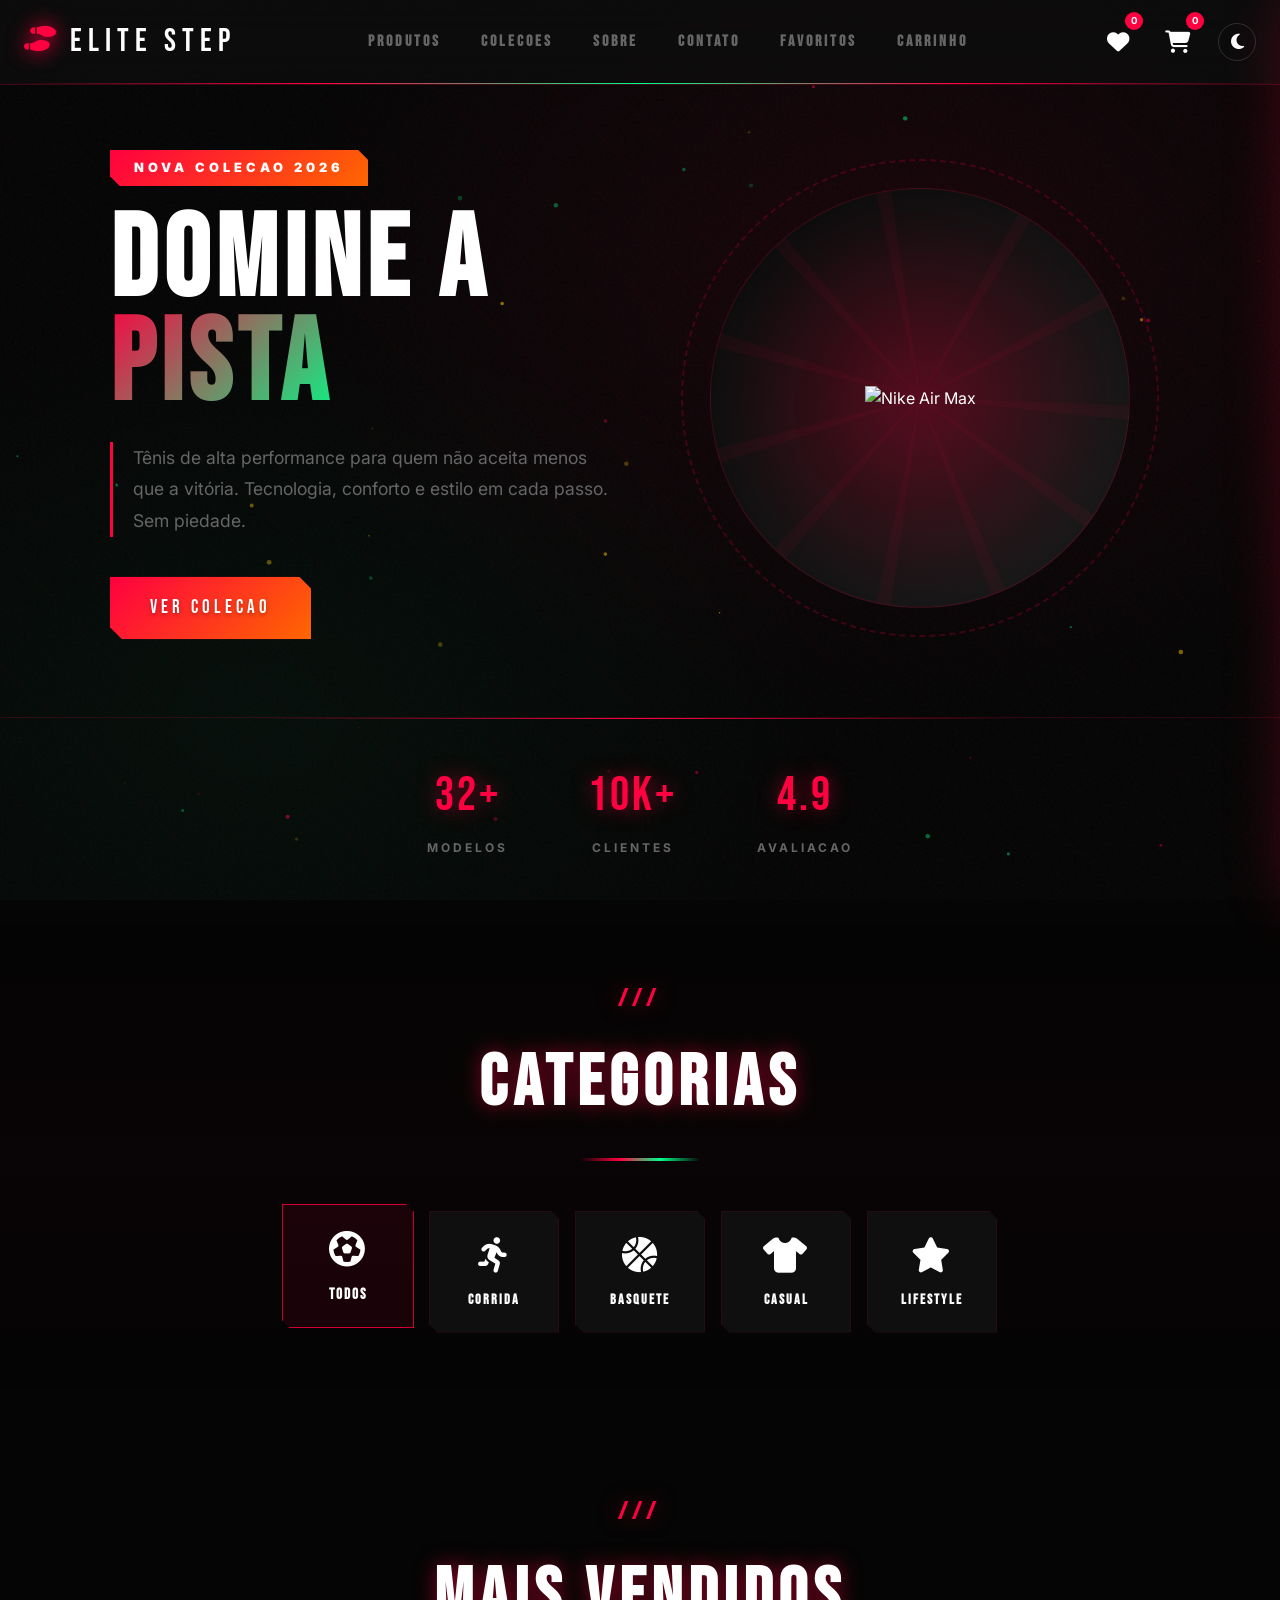
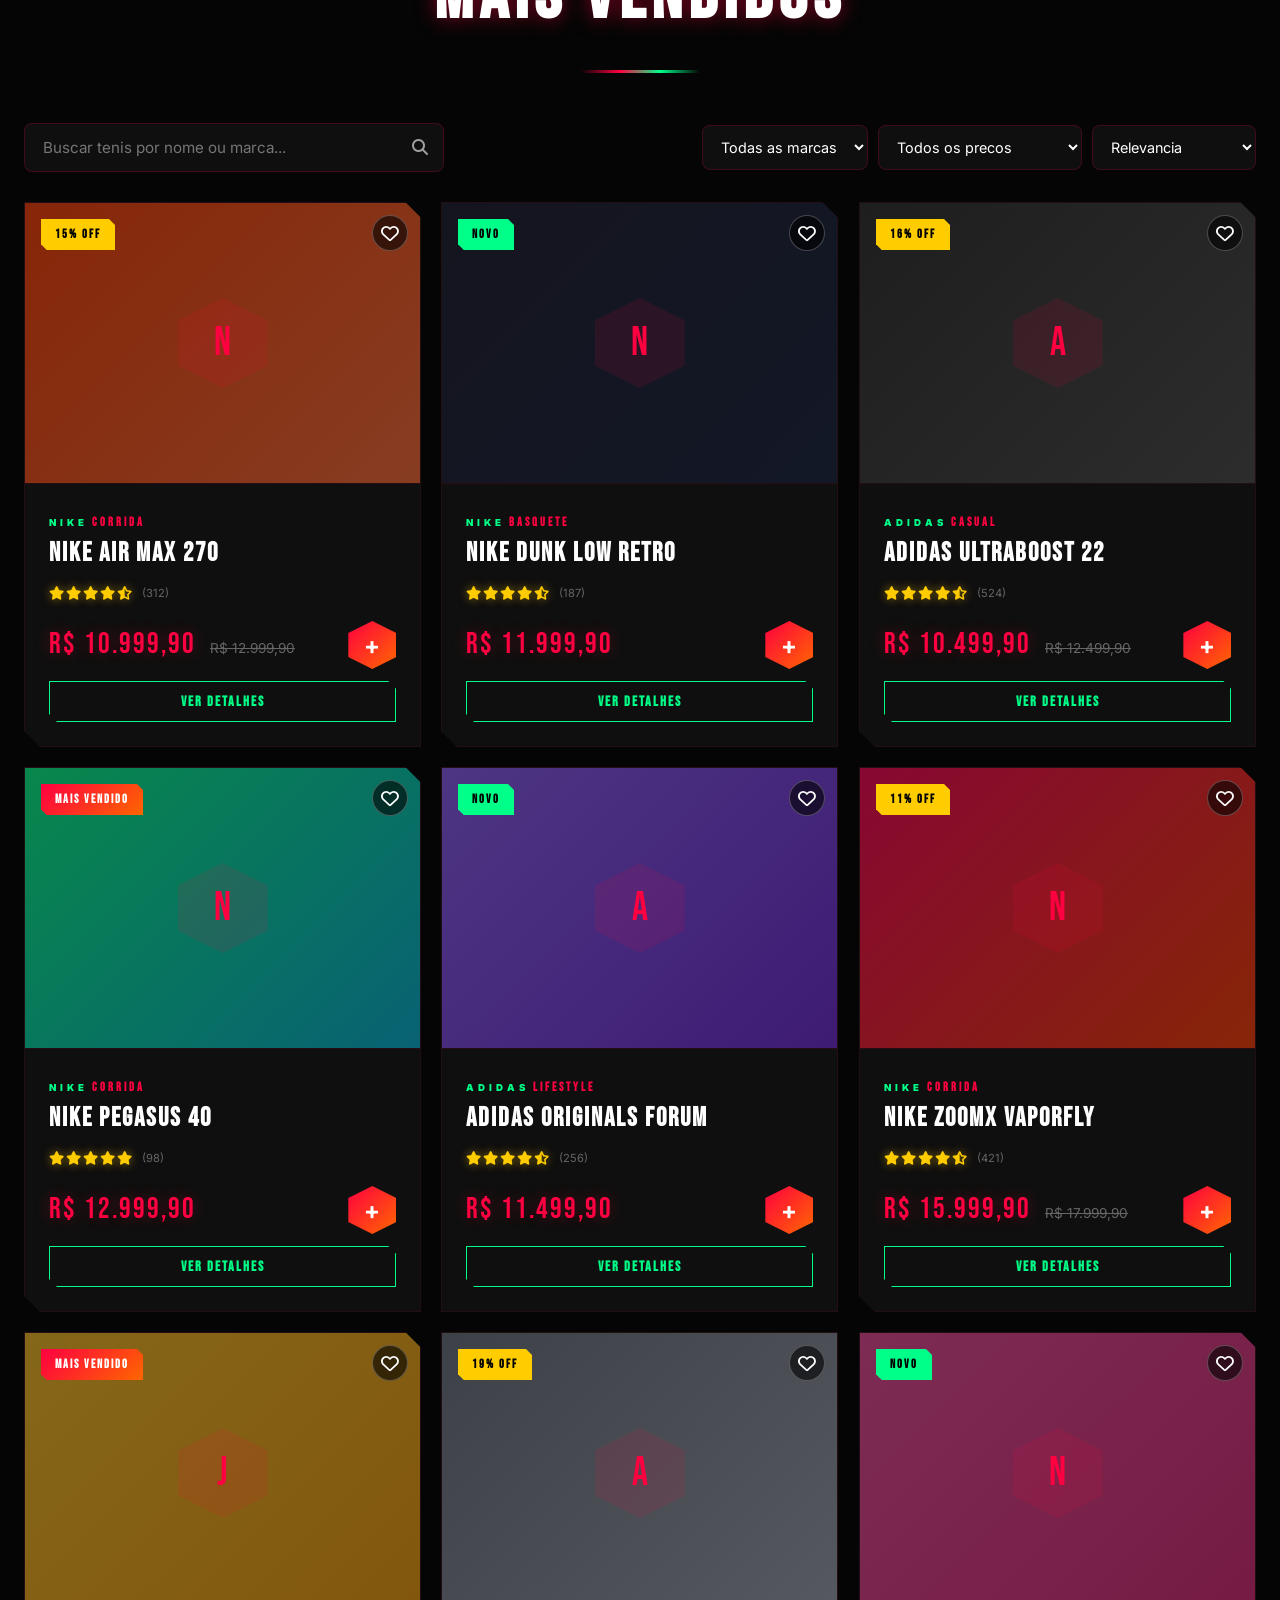
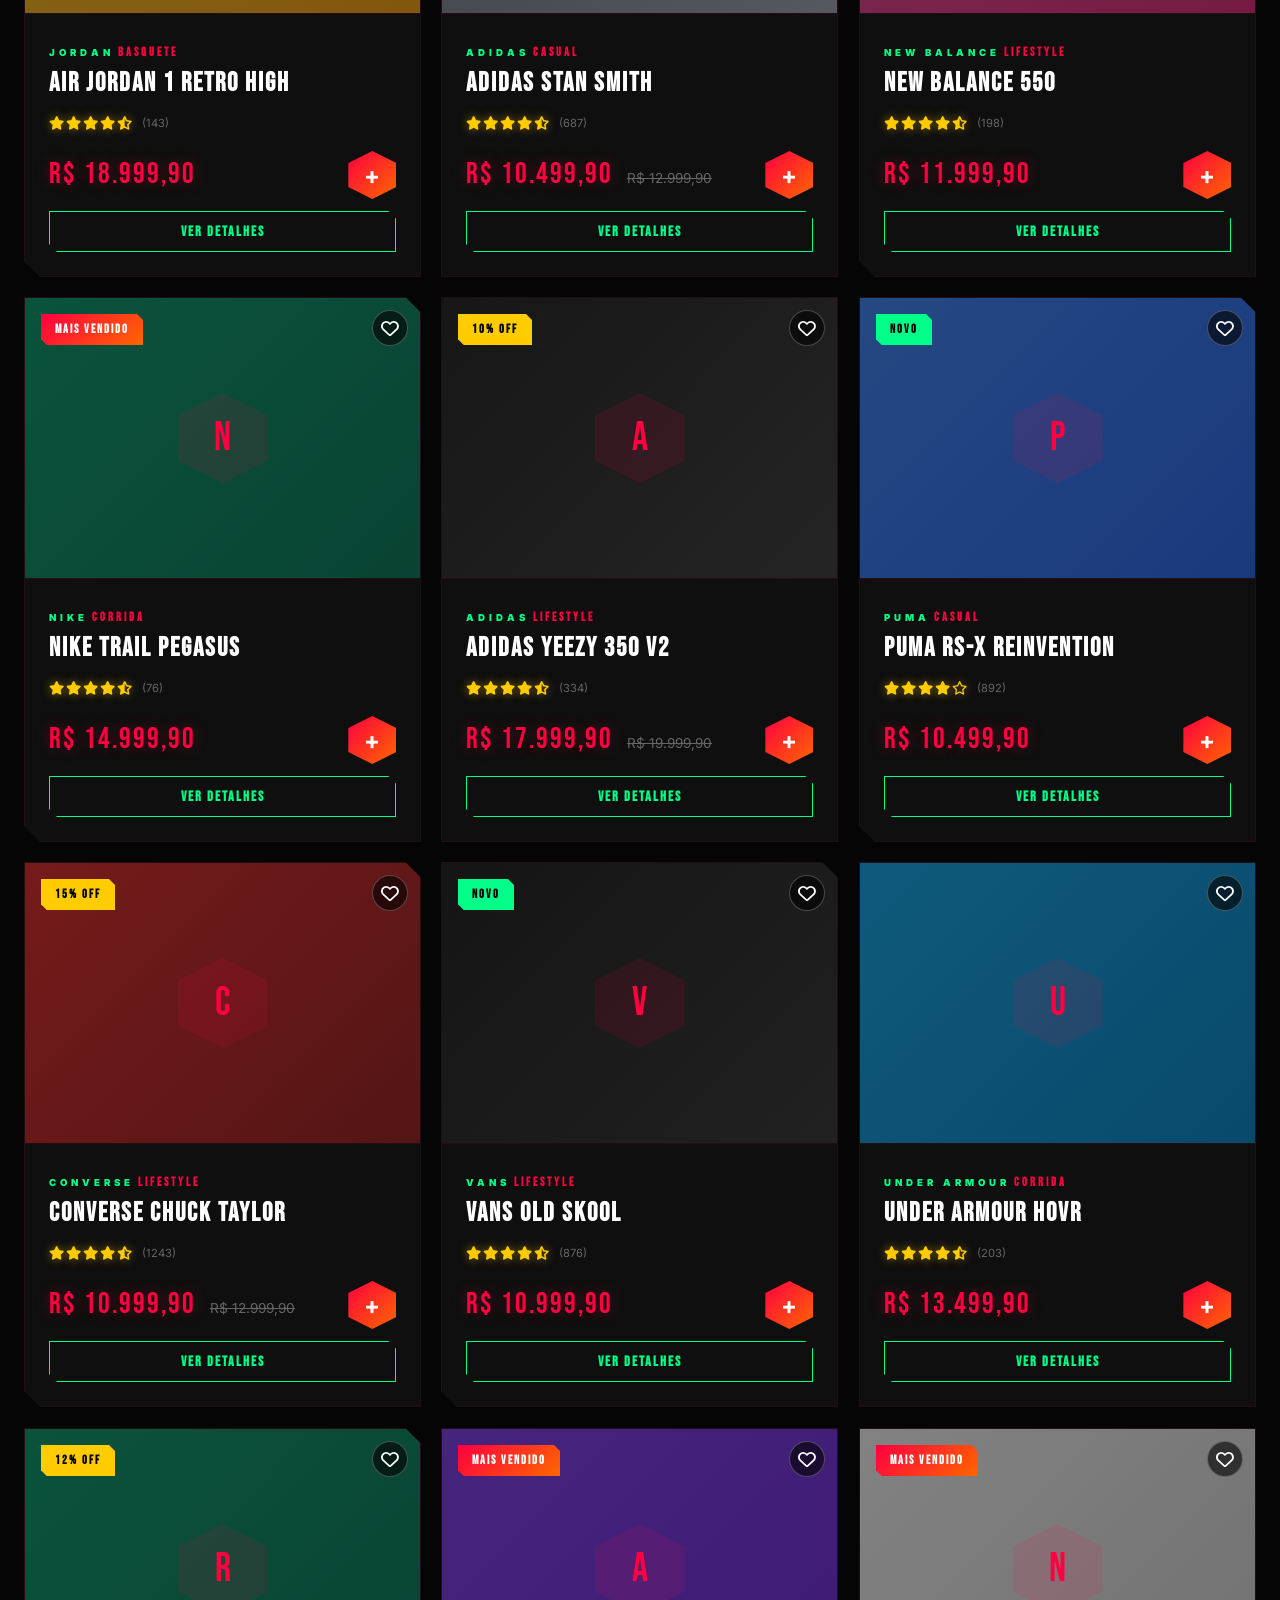
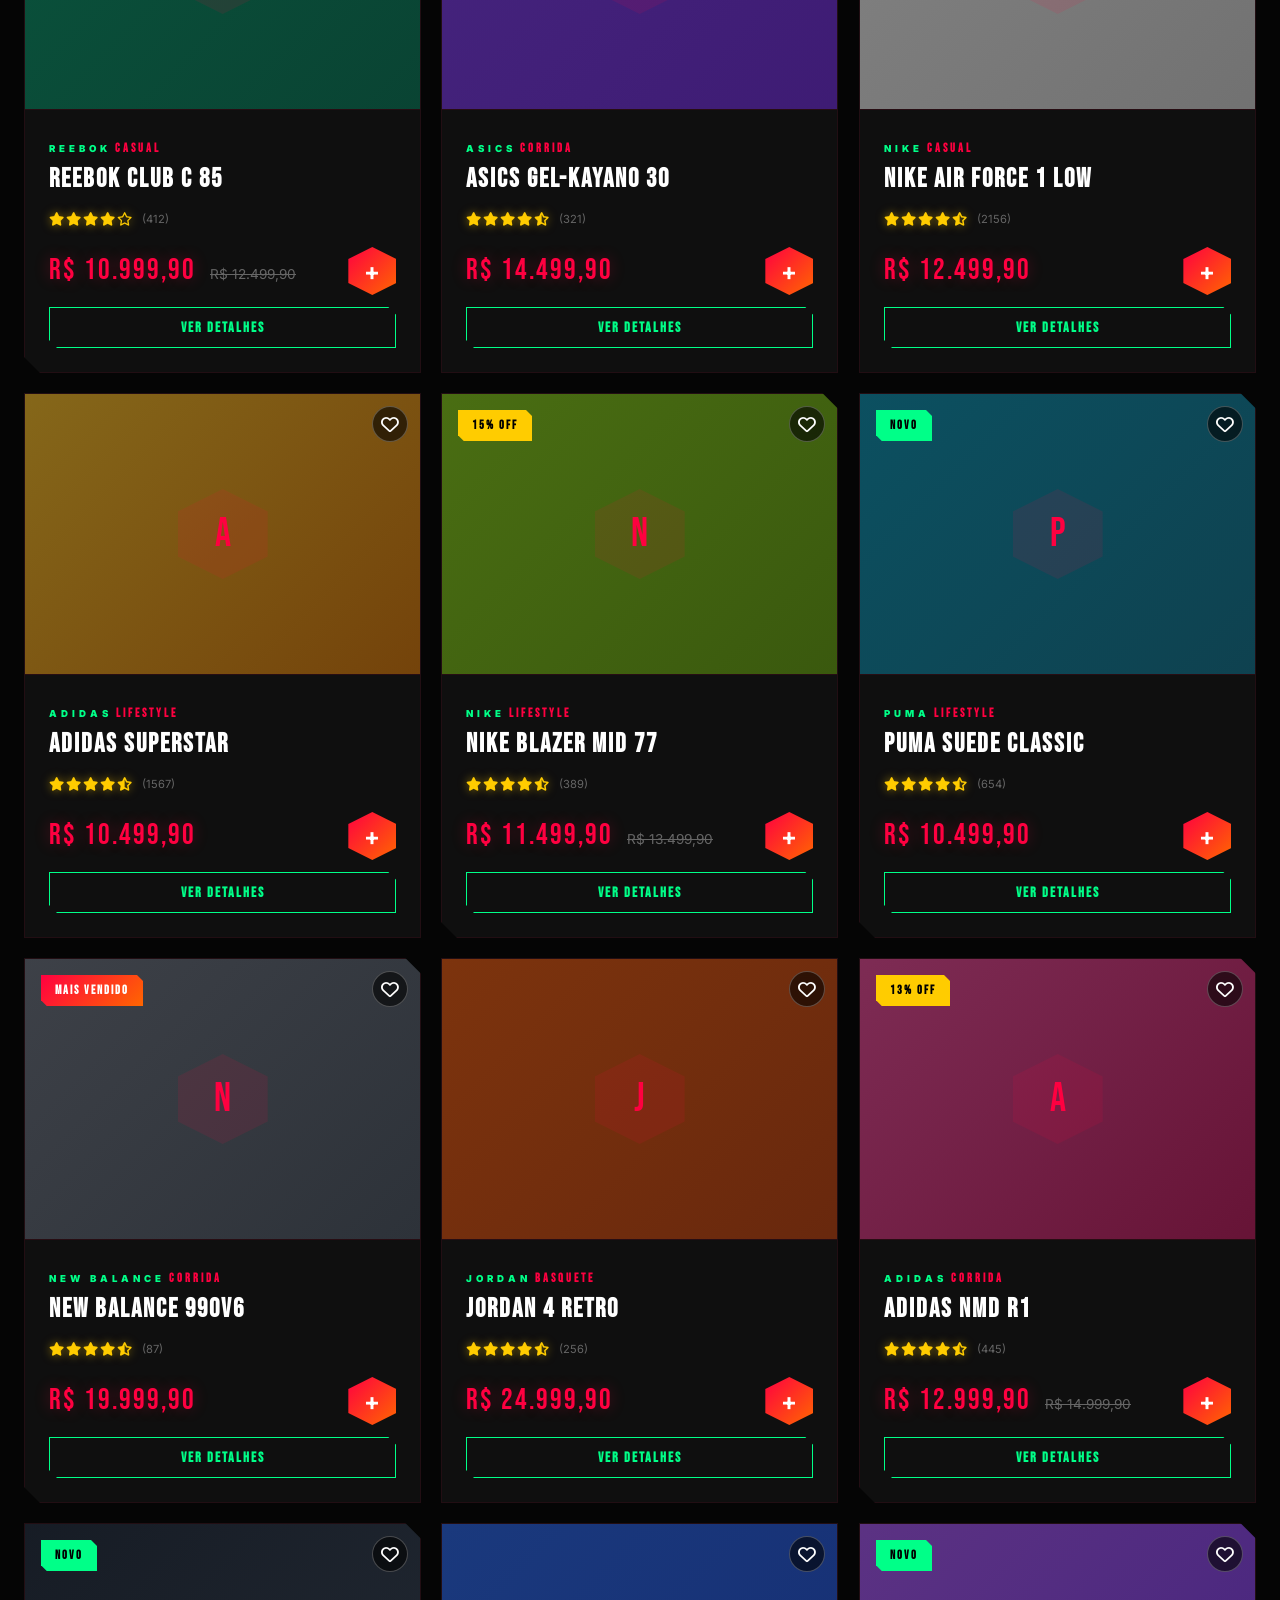
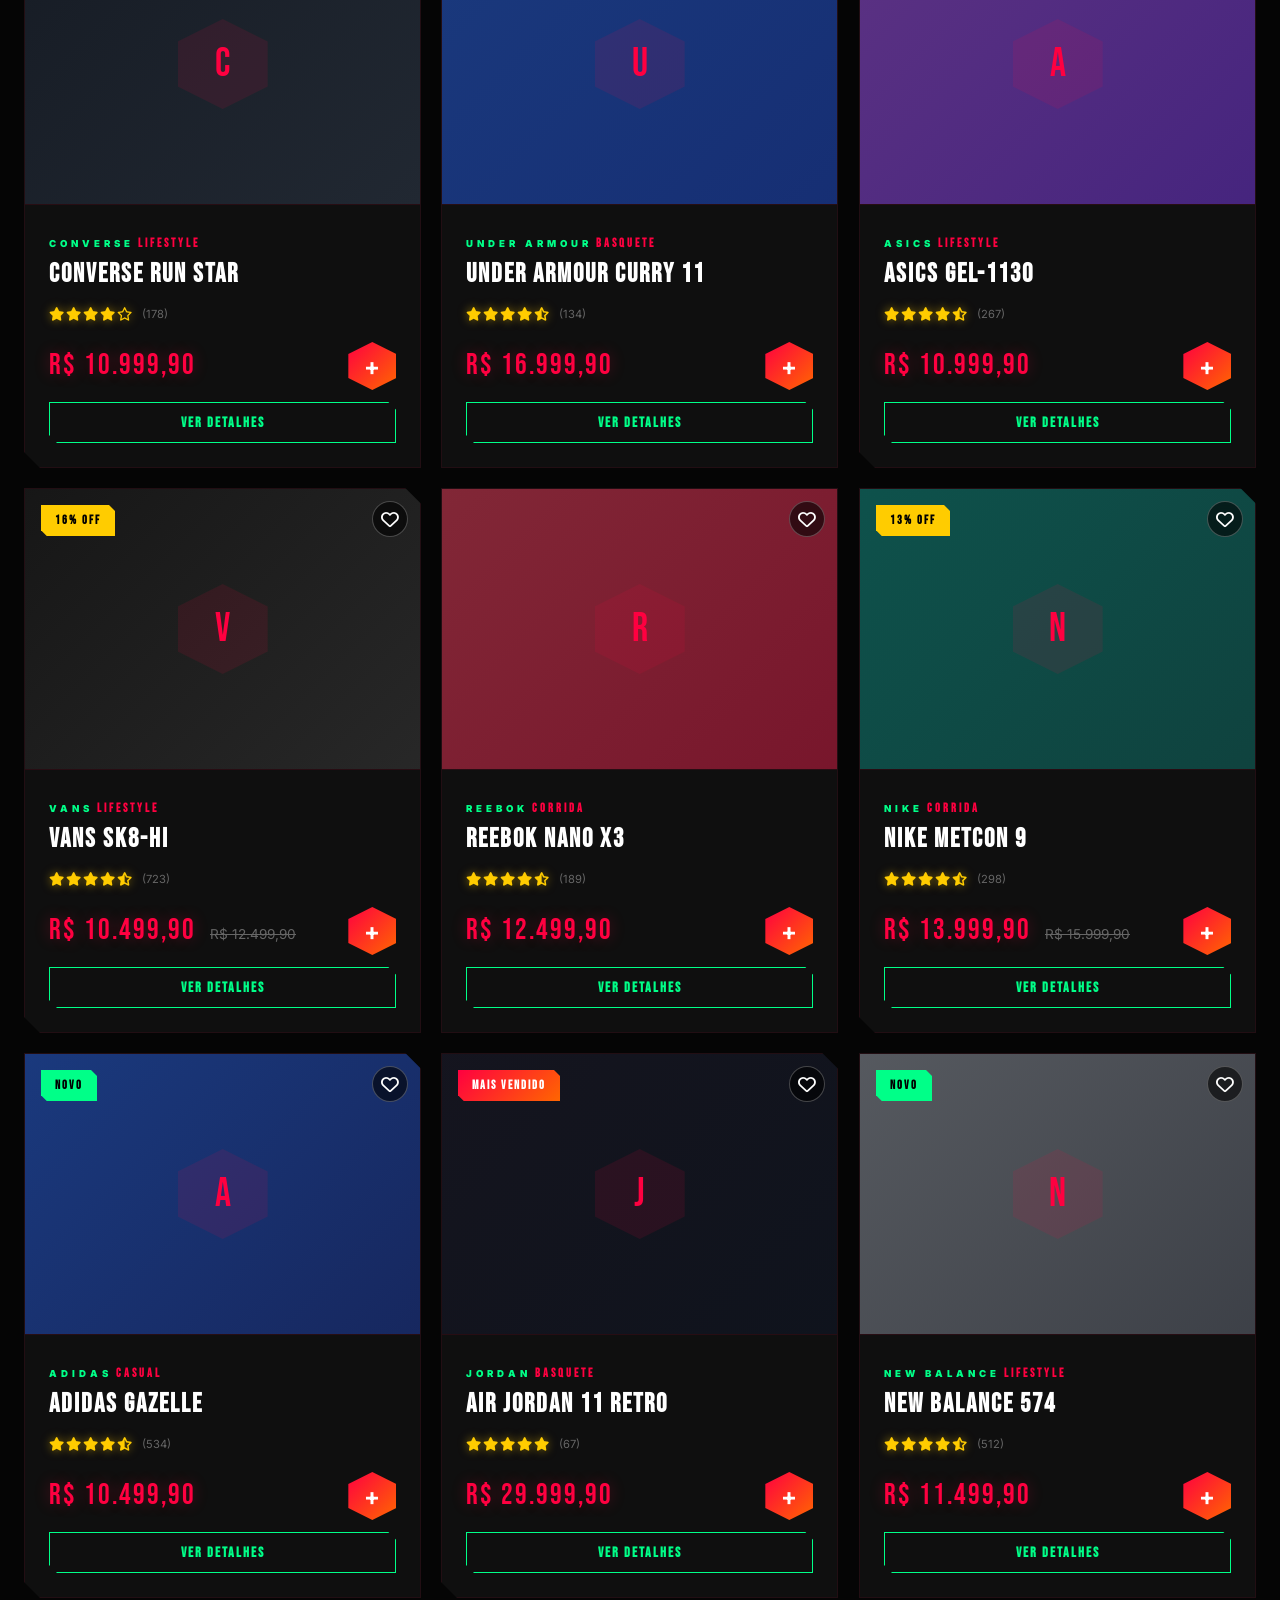
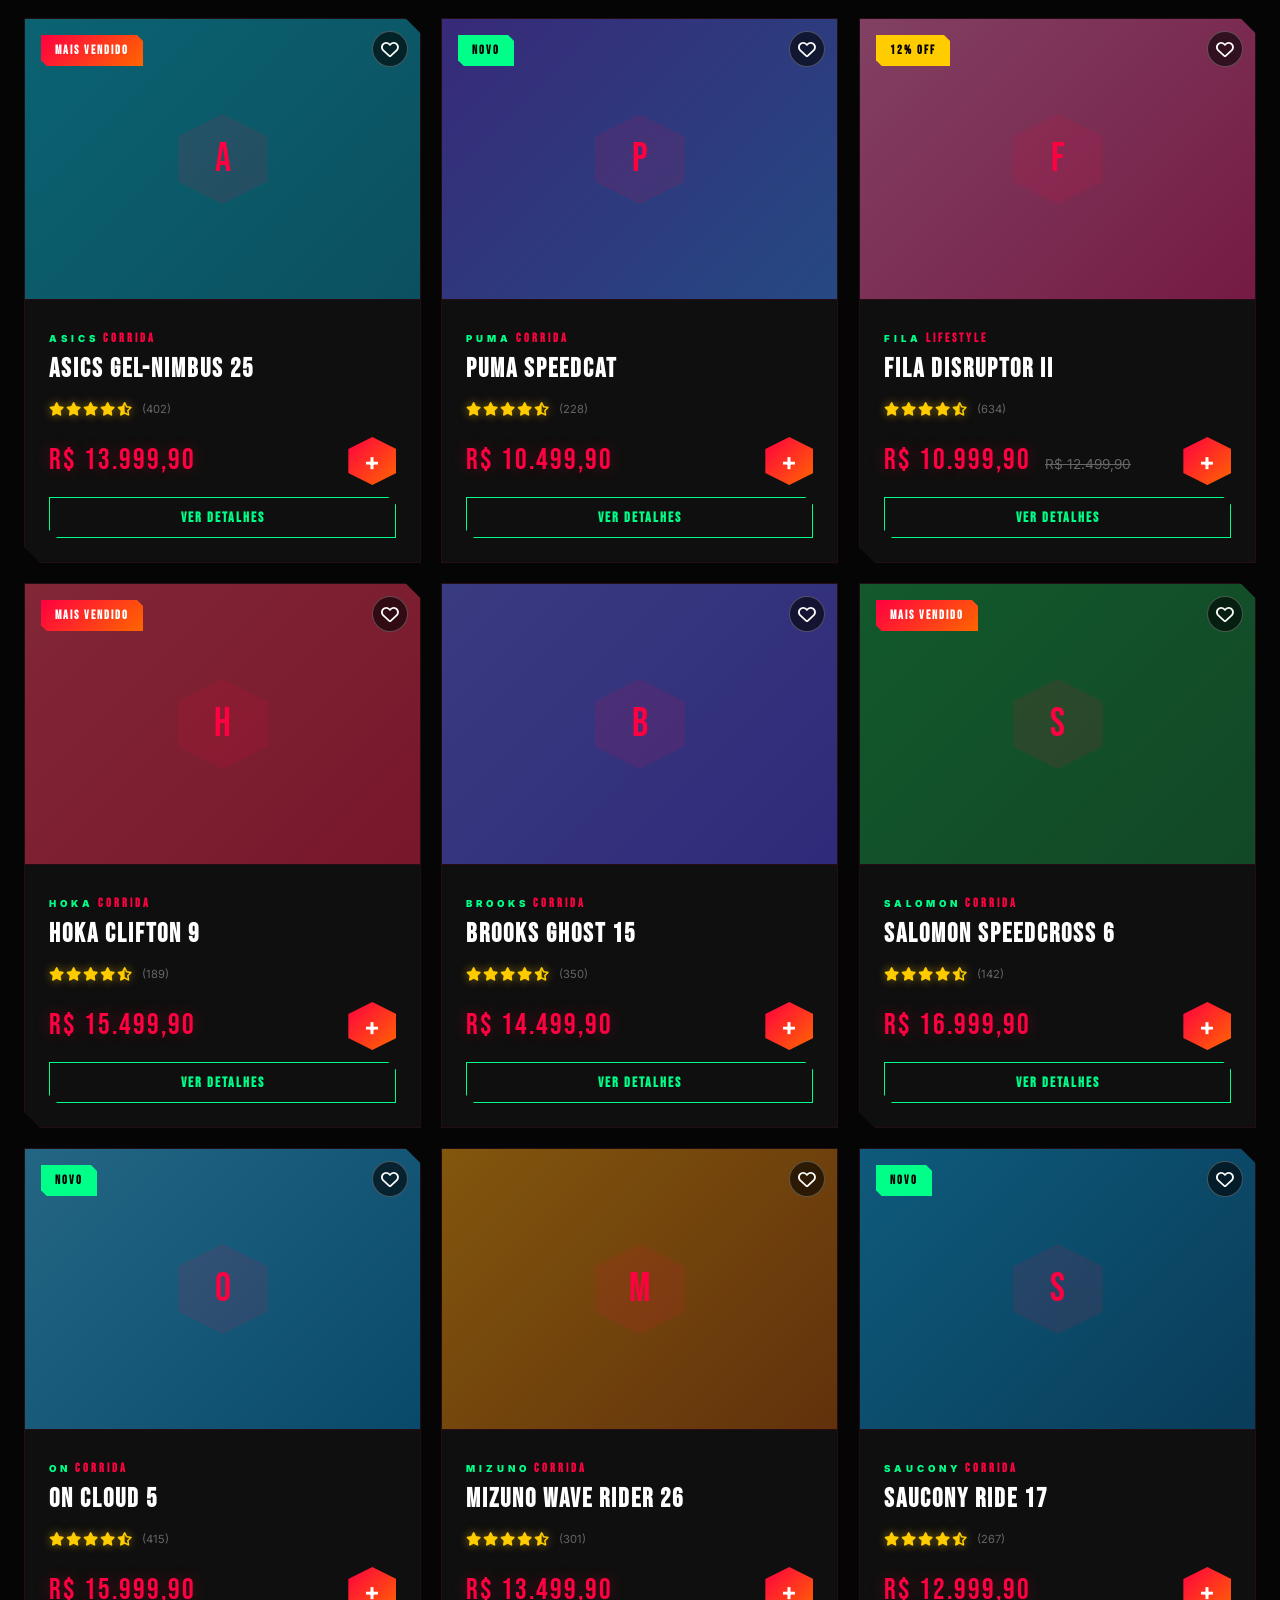
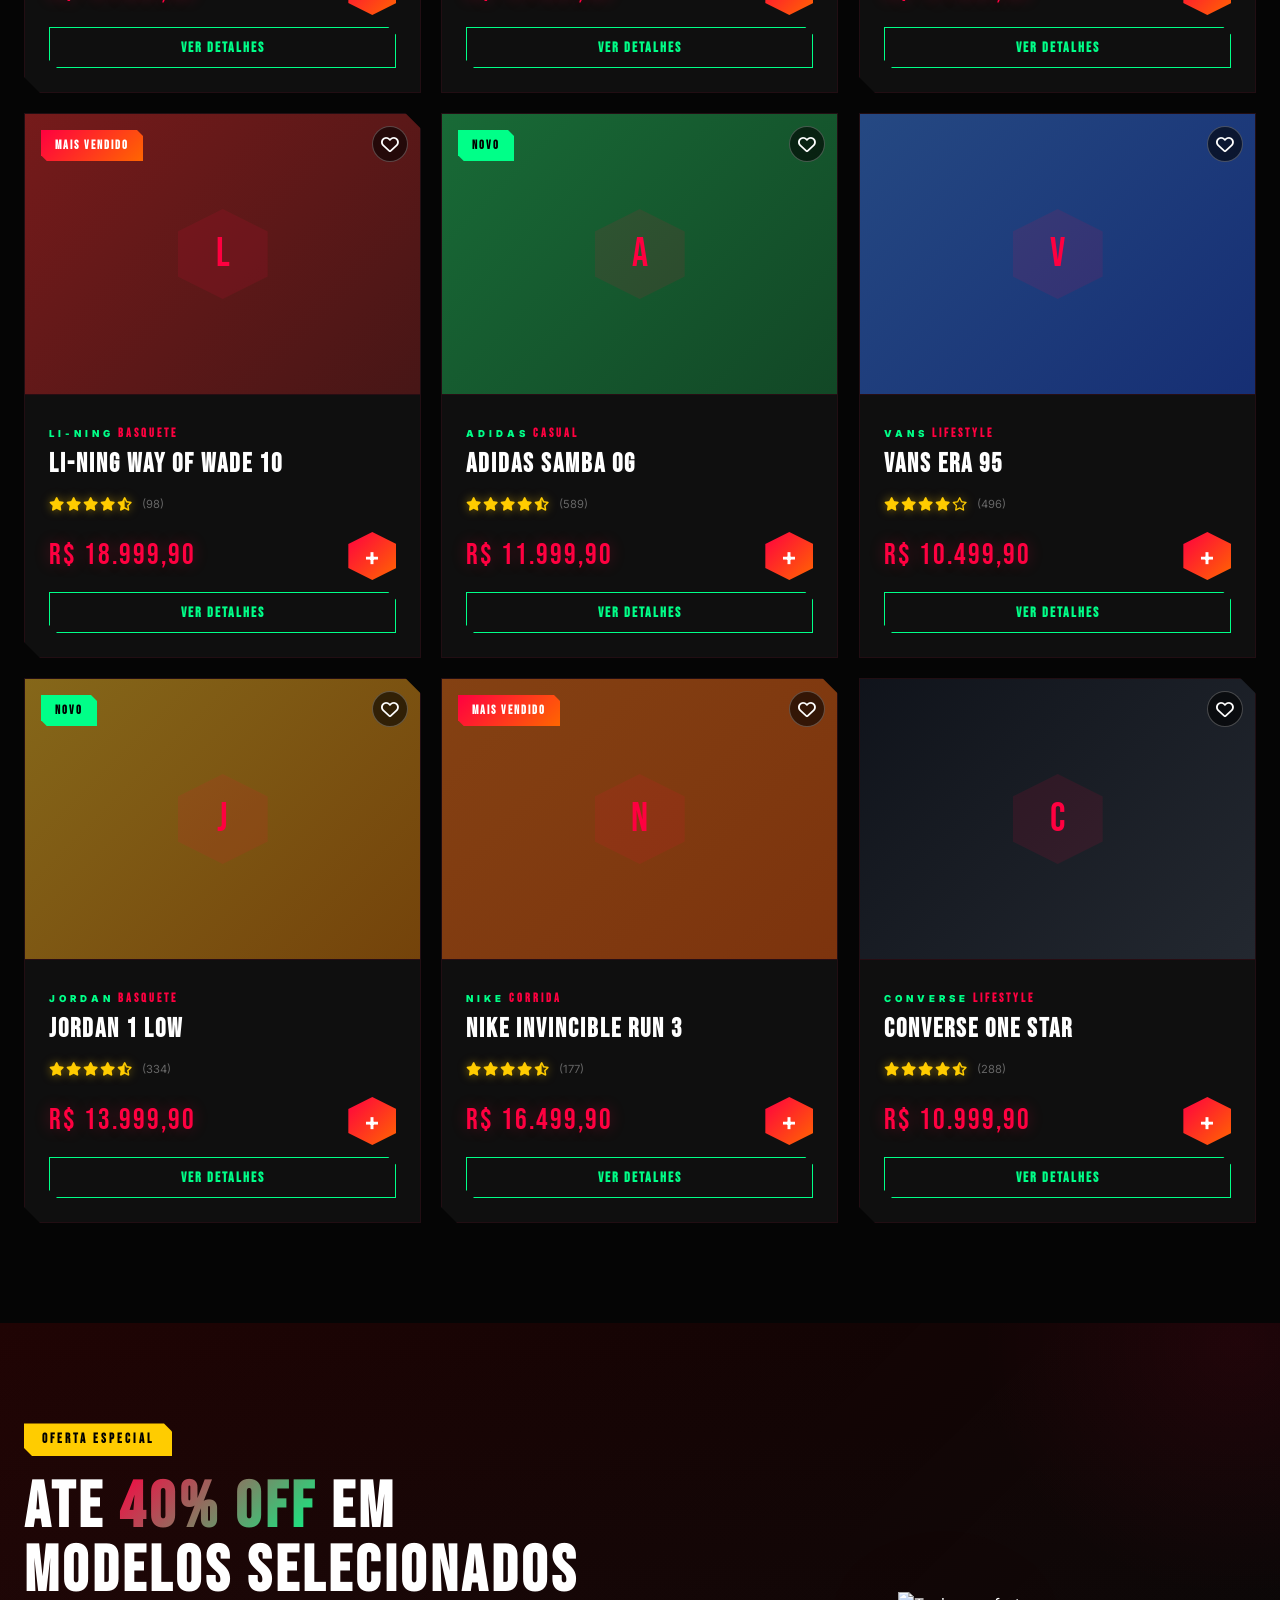
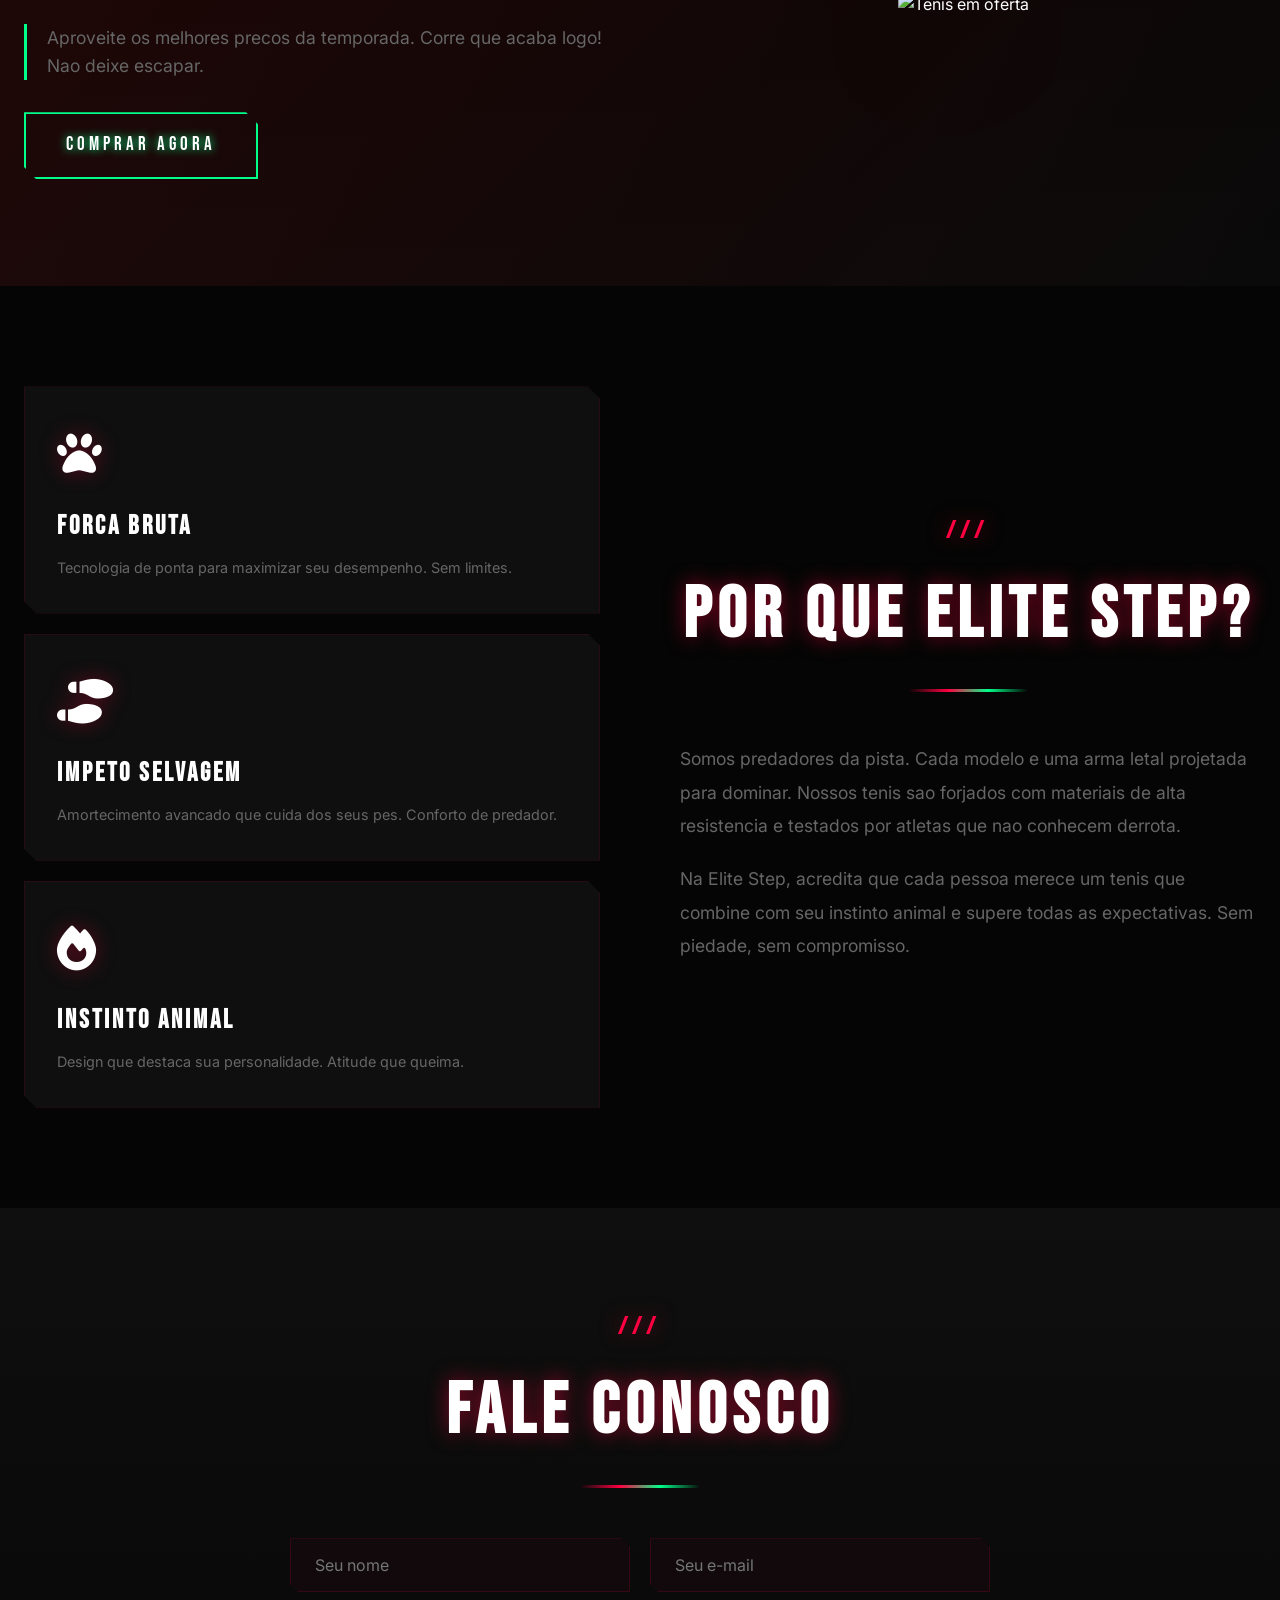
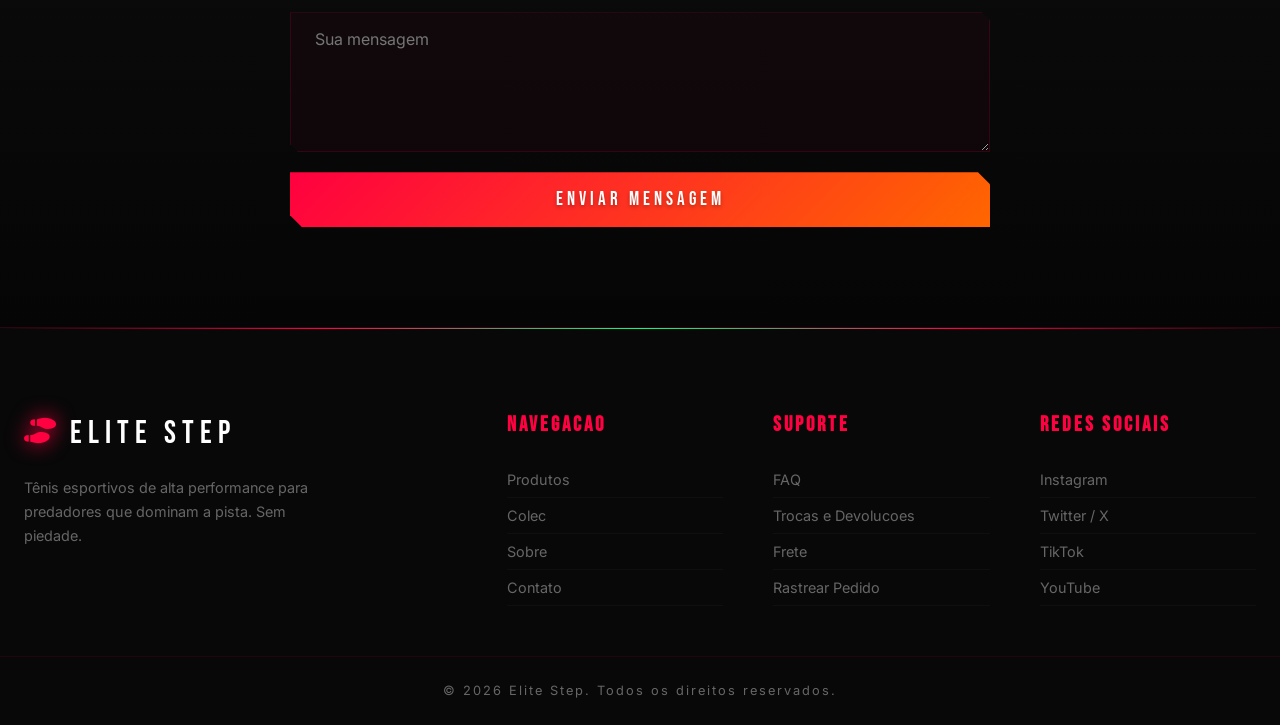
==== commit 0598e0f3: "add ajuste no projeto" ====
--- a/index.html
+++ b/index.html
@@ -9,6 +9,7 @@
   <link rel="stylesheet" href="style.css">
   <link rel="preconnect" href="https://fonts.googleapis.com">
   <link href="https://fonts.googleapis.com/css2?family=Bebas+Neue&family=Inter:wght@400;600;700;900&family=Orbitron:wght@400;700;900&display=swap" rel="stylesheet">
+  <link rel="stylesheet" href="https://cdnjs.cloudflare.com/ajax/libs/font-awesome/6.5.1/css/all.min.css">
   <style>
     /* Preloader */
     .preloader {
@@ -55,10 +56,11 @@
   </style>
 </head>
 <body>
+<script>try{if(localStorage.getItem("eliteTheme")==="light"){document.body.setAttribute("data-theme","light")}}catch(e){}</script>
 
   <!-- PRELOADER -->
   <div class="preloader" id="preloader">
-    <div class="preloader-claws">👟</div>
+    <div class="preloader-claws"><i class="fa-solid fa-shoe-prints"></i></div>
     <div class="preloader-text">ELITE STEP</div>
   </div>
 
@@ -69,7 +71,7 @@
   <header class="header">
     <div class="container header-inner">
       <a href="index.html" class="logo">
-        <span class="logo-icon">👟</span> ELITE STEP
+        <span class="logo-icon"><i class="fa-solid fa-shoe-prints"></i></span> ELITE STEP
       </a>
       <nav class="nav" id="nav">
         <a href="#produtos" class="nav-link">Produtos</a>
@@ -81,13 +83,14 @@
       </nav>
       <div class="header-actions">
         <a href="favoritos.html" class="cart-btn" id="favBtn" aria-label="Favoritos">
-          &#9829;
+          <i class="fa-solid fa-heart"></i>
           <span class="cart-count" id="favCount">0</span>
         </a>
         <a href="carrinho.html" class="cart-btn" id="cartPageBtn" aria-label="Carrinho">
-          &#128722;
+          <i class="fa-solid fa-cart-shopping"></i>
           <span class="cart-count" id="cartCount">0</span>
         </a>
+        <button class="theme-toggle" id="themeToggle" aria-label="Alternar tema"><i class="fa-solid fa-moon"></i></button>
         <button class="menu-toggle" id="menuToggle" aria-label="Menu">
           <span></span><span></span><span></span>
         </button>
@@ -133,23 +136,23 @@
       <h2 class="section-title">Categorias</h2>
       <div class="cat-grid">
         <button class="cat-card active" data-cat="todos">
-          <span class="cat-icon">&#127947;</span>
+          <span class="cat-icon"><i class="fa-solid fa-futbol"></i></span>
           <span>Todos</span>
         </button>
         <button class="cat-card" data-cat="corrida">
-          <span class="cat-icon">&#127939;</span>
+          <span class="cat-icon"><i class="fa-solid fa-person-running"></i></span>
           <span>Corrida</span>
         </button>
         <button class="cat-card" data-cat="basquete">
-          <span class="cat-icon">&#127936;</span>
+          <span class="cat-icon"><i class="fa-solid fa-basketball"></i></span>
           <span>Basquete</span>
         </button>
         <button class="cat-card" data-cat="casual">
-          <span class="cat-icon">&#128085;</span>
+          <span class="cat-icon"><i class="fa-solid fa-shirt"></i></span>
           <span>Casual</span>
         </button>
         <button class="cat-card" data-cat="lifestyle">
-          <span class="cat-icon">&#127775;</span>
+          <span class="cat-icon"><i class="fa-solid fa-star"></i></span>
           <span>Lifestyle</span>
         </button>
       </div>
@@ -165,7 +168,7 @@
       <div class="products-toolbar">
         <div class="search-box">
           <input type="text" id="searchInput" placeholder="Buscar tenis por nome ou marca..." aria-label="Buscar produtos">
-          <span class="search-icon">&#128269;</span>
+          <span class="search-icon"><i class="fa-solid fa-magnifying-glass"></i></span>
         </div>
         <div class="toolbar-controls">
           <select id="brandFilter" class="toolbar-select" aria-label="Filtrar por marca">
@@ -173,8 +176,8 @@
           </select>
           <select id="priceFilter" class="toolbar-select" aria-label="Filtrar por preco">
             <option value="todos">Todos os precos</option>
-            <option value="ate10k">Ate R$ 10.000</option>
-            <option value="10k15k">R$ 10.000 - R$ 15.000</option>
+            <option value="10k12k">R$ 10.000 - R$ 12.000</option>
+            <option value="12k15k">R$ 12.000 - R$ 15.000</option>
             <option value="15k20k">R$ 15.000 - R$ 20.000</option>
             <option value="acima20k">Acima de R$ 20.000</option>
           </select>
@@ -213,17 +216,17 @@
     <div class="container sobre-inner">
       <div class="sobre-visual">
         <div class="sobre-card">
-          <span class="sobre-icon">🦁</span>
+          <span class="sobre-icon"><i class="fa-solid fa-paw"></i></span>
           <h3>Forca Bruta</h3>
           <p>Tecnologia de ponta para maximizar seu desempenho. Sem limites.</p>
         </div>
         <div class="sobre-card">
-          <span class="sobre-icon">👟</span>
+          <span class="sobre-icon"><i class="fa-solid fa-shoe-prints"></i></span>
           <h3>Impeto Selvagem</h3>
           <p>Amortecimento avancado que cuida dos seus pes. Conforto de predador.</p>
         </div>
         <div class="sobre-card">
-          <span class="sobre-icon">🔥</span>
+          <span class="sobre-icon"><i class="fa-solid fa-fire"></i></span>
           <h3>Instinto Animal</h3>
           <p>Design que destaca sua personalidade. Atitude que queima.</p>
         </div>
@@ -255,7 +258,7 @@
   <footer class="footer">
     <div class="container footer-inner">
       <div class="footer-brand">
-        <span class="logo"><span class="logo-icon">👟</span> ELITE STEP</span>
+        <span class="logo"><span class="logo-icon"><i class="fa-solid fa-shoe-prints"></i></span> ELITE STEP</span>
         <p>Tênis esportivos de alta performance para predadores que dominam a pista. Sem piedade.</p>
       </div>
       <div class="footer-links">
--- a/style.css
+++ b/style.css
@@ -1,3 +1,467 @@
+/* ===== THEME TOGGLE BUTTON ===== */
+.theme-toggle {
+  background: none;
+  border: 1px solid rgba(255,255,255,0.15);
+  border-radius: 50%;
+  width: 38px;
+  height: 38px;
+  display: flex;
+  align-items: center;
+  justify-content: center;
+  font-size: 1.1rem;
+  cursor: pointer;
+  transition: var(--transition);
+  flex-shrink: 0;
+}
+.theme-toggle:hover {
+  border-color: var(--accent);
+  box-shadow: 0 0 12px rgba(0,255,136,0.3);
+}
+
+/* ===== LIGHT THEME ===== */
+body[data-theme="light"] {
+  --bg: #f4f4f5;
+  --bg-card: #ffffff;
+  --bg-card-hover: #e4e4e7;
+  --text: #18181b;
+  --text-muted: #71717a;
+  --shadow: 0 0 30px rgba(0,0,0,0.08);
+  --shadow-lg: 0 0 60px rgba(0,0,0,0.10);
+}
+body[data-theme="light"]::before {
+  background:
+    repeating-linear-gradient(
+      45deg,
+      transparent,
+      transparent 40px,
+      rgba(0,0,0,0.02) 40px,
+      rgba(0,0,0,0.02) 42px
+    );
+}
+body[data-theme="light"] .header {
+  background: rgba(244,244,245,0.92);
+  border-bottom-color: rgba(0,0,0,0.08);
+}
+body[data-theme="light"] .section-title {
+  color: #18181b;
+  text-shadow: none;
+}
+body[data-theme="light"] .logo,
+body[data-theme="light"] .nav-link,
+body[data-theme="light"] .cart-btn,
+body[data-theme="light"] .theme-toggle,
+body[data-theme="light"] .product-name,
+body[data-theme="light"] .product-brand,
+body[data-theme="light"] .product-cat,
+body[data-theme="light"] .rating-count,
+body[data-theme="light"] .modal-info h2,
+body[data-theme="light"] .modal-cat,
+body[data-theme="light"] .modal-desc,
+body[data-theme="light"] .modal-price,
+body[data-theme="light"] .modal-sizes p,
+body[data-theme="light"] .modal-colors p,
+body[data-theme="light"] .banner-text p,
+body[data-theme="light"] .hero-desc,
+body[data-theme="light"] .hero-tag,
+body[data-theme="light"] .stat-num,
+body[data-theme="light"] .stat-label,
+body[data-theme="light"] .sobre-text p,
+body[data-theme="light"] .footer-brand p,
+body[data-theme="light"] .footer-links a,
+body[data-theme="light"] .footer-links h4,
+body[data-theme="light"] .footer-bottom p,
+body[data-theme="light"] .cat-card span:not(.cat-icon),
+body[data-theme="light"] .hero-title,
+body[data-theme="light"] .hero-title span,
+body[data-theme="light"] .banner-text h2,
+body[data-theme="light"] .banner-text h2 span,
+body[data-theme="light"] .sobre-card h3,
+body[data-theme="light"] .sobre-card p,
+body[data-theme="light"] .contact-form input,
+body[data-theme="light"] .contact-form textarea,
+body[data-theme="light"] .modal-info h2,
+body[data-theme="light"] .cart-empty,
+body[data-theme="light"] .cart-header h3 {
+  color: #18181b;
+}
+body[data-theme="light"] .header-actions .cart-btn,
+body[data-theme="light"] .header-actions .theme-toggle {
+  color: #18181b;
+  border-color: rgba(0,0,0,0.12);
+}
+body[data-theme="light"] .header-actions .theme-toggle:hover {
+  border-color: var(--primary);
+  box-shadow: 0 0 12px rgba(255,0,64,0.15);
+}
+body[data-theme="light"] .preloader {
+  background: #f4f4f5;
+}
+body[data-theme="light"] .hero-title span,
+body[data-theme="light"] .banner-text h2 span,
+body[data-theme="light"] .section-title::before,
+body[data-theme="light"] .btn-secondary {
+  color: var(--primary);
+  text-shadow: none;
+}
+body[data-theme="light"] .btn-secondary {
+  border-color: var(--primary);
+}
+body[data-theme="light"] .btn-secondary:hover {
+  background: var(--primary);
+  color: #fff;
+}
+body[data-theme="light"] .btn-primary {
+  box-shadow: 0 4px 20px rgba(255,0,64,0.25);
+  text-shadow: none;
+}
+body[data-theme="light"] .product-bg {
+  opacity: 0.15;
+}
+body[data-theme="light"] .shoe-glow {
+  background: radial-gradient(circle, rgba(255,0,64,0.15), transparent 70%);
+}
+body[data-theme="light"] .banner {
+  background: linear-gradient(135deg, #fef2f2, #fff7ed);
+}
+body[data-theme="light"] .sobre {
+  background: #f8f8fa;
+}
+body[data-theme="light"] .contato {
+  background: #f0f0f2;
+}
+body[data-theme="light"] .footer {
+  background: #18181b;
+}
+body[data-theme="light"] .footer-bottom {
+  background: #0f0f10;
+}
+body[data-theme="light"] .cat-card {
+  background: #fff;
+  border-color: rgba(0,0,0,0.08);
+  color: #18181b;
+}
+body[data-theme="light"] .cat-card:hover,
+body[data-theme="light"] .cat-card.active {
+  background: var(--primary);
+  color: #fff;
+  border-color: var(--primary);
+}
+body[data-theme="light"] .product-card {
+  background: #fff;
+  border-color: rgba(0,0,0,0.06);
+}
+body[data-theme="light"] .product-card:hover {
+  box-shadow: 0 20px 40px rgba(0,0,0,0.10);
+  border-color: rgba(255, 0, 64, 0.4);
+}
+body[data-theme="light"] .products-toolbar {
+  background: #fff;
+  border-color: rgba(0,0,0,0.08);
+}
+body[data-theme="light"] .search-box input {
+  background: #f4f4f5;
+  color: #18181b;
+  border-color: rgba(0,0,0,0.10);
+}
+body[data-theme="light"] .search-box input::placeholder {
+  color: #a1a1aa;
+}
+body[data-theme="light"] .toolbar-select {
+  background: #f4f4f5;
+  color: #18181b;
+  border-color: rgba(0,0,0,0.10);
+}
+body[data-theme="light"] .search-icon {
+  color: #a1a1aa;
+}
+body[data-theme="light"] .product-old-price {
+  color: #a1a1aa;
+}
+body[data-theme="light"] .product-add-btn {
+  background: #f4f4f5;
+  color: #18181b;
+}
+body[data-theme="light"] .product-add-btn:hover {
+  background: var(--primary);
+  color: #fff;
+}
+body[data-theme="light"] .product-details-btn {
+  color: var(--primary);
+}
+body[data-theme="light"] .card-fav-btn {
+  color: #a1a1aa;
+}
+body[data-theme="light"] .card-fav-btn.fav-active {
+  color: #ef4444;
+}
+body[data-theme="light"] .no-results {
+  color: #71717a;
+}
+body[data-theme="light"] .cart-sidebar {
+  background: #fff;
+  color: #18181b;
+}
+body[data-theme="light"] .cart-sidebar .cart-item {
+  border-bottom-color: rgba(0,0,0,0.08);
+}
+body[data-theme="light"] .cart-sidebar .cart-total {
+  border-top-color: rgba(0,0,0,0.08);
+  color: #18181b;
+}
+body[data-theme="light"] .modal {
+  background: #fff;
+  color: #18181b;
+}
+body[data-theme="light"] .checkout-modal {
+  background: #ffffff;
+  box-shadow: 0 0 40px rgba(0,0,0,0.15);
+}
+body[data-theme="light"] .checkout-close {
+  color: #18181b;
+  border-color: rgba(0,0,0,0.15);
+}
+body[data-theme="light"] .modal-close {
+  color: #18181b;
+}
+body[data-theme="light"] .checkout-step input,
+body[data-theme="light"] .checkout-step select,
+body[data-theme="light"] .form-field input,
+body[data-theme="light"] .form-field select {
+  background: #f4f4f5;
+  color: #18181b;
+  border-color: rgba(0,0,0,0.12);
+}
+body[data-theme="light"] .form-field select option {
+  background: #ffffff;
+  color: #18181b;
+}
+body[data-theme="light"] .step-indicator {
+  background: #e4e4e7;
+}
+body[data-theme="light"] .step-indicator.active {
+  background: var(--primary);
+}
+body[data-theme="light"] .pay-option {
+  background: #f4f4f5;
+  border-color: rgba(0,0,0,0.10);
+  color: #18181b;
+}
+body[data-theme="light"] .pay-option.active {
+  border-color: var(--primary);
+}
+body[data-theme="light"] .pay-info strong,
+body[data-theme="light"] .confirm-address strong,
+body[data-theme="light"] .confirm-pay strong {
+  color: #18181b;
+}
+body[data-theme="light"] .confirm-address p,
+body[data-theme="light"] .confirm-pay p {
+  color: #52525b;
+}
+body[data-theme="light"] .step-num {
+  background: #e4e4e7;
+  color: #52525b;
+}
+body[data-theme="light"] .step-indicator.active .step-num {
+  background: var(--primary);
+  color: #fff;
+}
+body[data-theme="light"] .confirm-row {
+  border-bottom-color: rgba(0,0,0,0.08);
+}
+body[data-theme="light"] .confirm-row span:first-child {
+  color: #71717a;
+}
+body[data-theme="light"] .confirm-total {
+  border-top-color: rgba(0,0,0,0.08);
+  color: #18181b;
+}
+body[data-theme="light"] .faq-item {
+  background: #fff;
+  border-color: rgba(0,0,0,0.08);
+}
+body[data-theme="light"] .faq-item summary {
+  color: #18181b;
+}
+body[data-theme="light"] .faq-item summary:hover {
+  color: var(--primary);
+}
+body[data-theme="light"] .faq-item p {
+  color: #52525b;
+}
+body[data-theme="light"] .track-input input,
+body[data-theme="light"] .tracking-box input {
+  background: #f4f4f5;
+  color: #18181b;
+  border-color: rgba(0,0,0,0.12);
+}
+body[data-theme="light"] .track-status,
+body[data-theme="light"] .tracking-result {
+  background: #fff;
+  border-color: rgba(0,0,0,0.08);
+}
+body[data-theme="light"] .tracking-result h3,
+body[data-theme="light"] .tracking-result h3 span,
+body[data-theme="light"] .track-status strong,
+body[data-theme="light"] .track-note {
+  color: #18181b;
+}
+body[data-theme="light"] .track-step {
+  background: #e4e4e7;
+  color: #71717a;
+}
+body[data-theme="light"] .track-step.active {
+  background: var(--primary);
+  color: #fff;
+}
+body[data-theme="light"] .qty-btn {
+  background: #f4f4f5;
+  color: #18181b;
+  border-color: rgba(0,0,0,0.12);
+}
+body[data-theme="light"] .qty-btn:hover {
+  background: var(--primary);
+  color: #fff;
+  border-color: var(--primary);
+}
+body[data-theme="light"] .qty-num {
+  color: #18181b;
+}
+body[data-theme="light"] .cart-page-remove {
+  border-color: rgba(0,0,0,0.12);
+  color: #71717a;
+}
+body[data-theme="light"] .cart-page-remove:hover {
+  background: #ef4444;
+  border-color: #ef4444;
+  color: #fff;
+}
+body[data-theme="light"] ::-webkit-scrollbar-track { background: #f4f4f5; }
+body[data-theme="light"] ::-webkit-scrollbar-thumb { background: #d4d4d8; }
+body[data-theme="light"] .empty-state p,
+body[data-theme="light"] .cart-empty,
+body[data-theme="light"] .favoritos-empty {
+  color: #71717a;
+}
+body[data-theme="light"] .product-rating .stars {
+  color: #fbbf24;
+}
+body[data-theme="light"] .cart-page-item {
+  background: #ffffff;
+  border-color: rgba(0,0,0,0.08);
+}
+body[data-theme="light"] .cart-page-name {
+  color: #18181b;
+}
+body[data-theme="light"] .cart-page-name:hover {
+  color: var(--primary);
+}
+body[data-theme="light"] .cart-page-meta {
+  color: #52525b;
+}
+body[data-theme="light"] .cart-page-img img {
+  background: #f4f4f5;
+}
+body[data-theme="light"] .cart-page-color-dot {
+  border-color: #a1a1aa;
+}
+body[data-theme="light"] .cart-summary {
+  background: #ffffff;
+  border-color: rgba(0,0,0,0.08);
+}
+body[data-theme="light"] .cart-total-text,
+body[data-theme="light"] .frete-text {
+  color: #3f3f46;
+}
+body[data-theme="light"] .cart-summary h3,
+body[data-theme="light"] .summary-total {
+  color: #18181b;
+}
+body[data-theme="light"] .summary-row {
+  border-bottom-color: rgba(0,0,0,0.08);
+  color: #52525b;
+}
+body[data-theme="light"] .summary-cupom input {
+  background: #f4f4f5;
+  color: #18181b;
+  border-color: rgba(0,0,0,0.10);
+}
+body[data-theme="light"] .summary-cupom input::placeholder {
+  color: #a1a1aa;
+}
+body[data-theme="light"] .continue-link {
+  color: var(--primary);
+}
+body[data-theme="light"] .checkout-title {
+  color: #18181b;
+}
+body[data-theme="light"] .step-label {
+  color: #52525b;
+}
+body[data-theme="light"] .step-indicator.active .step-label {
+  color: #fff;
+}
+body[data-theme="light"] .checkout-step h1,
+body[data-theme="light"] .checkout-step h2,
+body[data-theme="light"] .checkout-step h3,
+body[data-theme="light"] .checkout-step label,
+body[data-theme="light"] .confirm-total span,
+body[data-theme="light"] .confirm-total strong {
+  color: #18181b;
+}
+body[data-theme="light"] .pay-option:hover { border-color: var(--primary); }
+body[data-theme="light"] .option-group label,
+body[data-theme="light"] .order-id-label {
+  color: #18181b;
+}
+body[data-theme="light"] .contact-form input,
+body[data-theme="light"] .contact-form textarea {
+  background: #ffffff;
+  border-color: rgba(0,0,0,0.10);
+}
+body[data-theme="light"] .banner-tag {
+  color: var(--primary);
+}
+body[data-theme="light"] .page-title,
+body[data-theme="light"] .empty-state h2,
+body[data-theme="light"] .detalhes-name,
+body[data-theme="light"] .relacionados .section-title {
+  color: #18181b;
+  text-shadow: none;
+}
+body[data-theme="light"] .page-subtitle,
+body[data-theme="light"] .detalhes-desc,
+body[data-theme="light"] .detalhes-brand {
+  color: #52525b;
+}
+body[data-theme="light"] .option-group label,
+body[data-theme="light"] .detalhes-options label,
+body[data-theme="light"] .back-btn {
+  color: #18181b;
+}
+body[data-theme="light"] .feature {
+  color: #3f3f46;
+  background: #f4f4f5;
+  border-color: rgba(0,0,0,0.06);
+}
+body[data-theme="light"] .feature span {
+  filter: none;
+}
+body[data-theme="light"] .size-btn {
+  background: #f4f4f5;
+  color: #18181b;
+  border-color: rgba(0,0,0,0.10);
+}
+body[data-theme="light"] .size-btn.active,
+body[data-theme="light"] .size-btn:hover {
+  background: var(--primary);
+  color: #fff;
+  border-color: var(--primary);
+}
+body[data-theme="light"] .relacionados {
+  background: #f8f8fa;
+}
+
 /* ===== RESET & BASE ===== */
 *, *::before, *::after {
   margin: 0;
@@ -14,6 +478,8 @@
   --bg: #050505;
   --bg-card: #0f0f0f;
   --bg-card-hover: #1a1a1a;
+  --border: #1f1f23;
+  --card-bg: #111111;
   --text: #ffffff;
   --text-muted: #666666;
   --blood: #8b0000;
@@ -1567,8 +2033,21 @@
     border-left: 1px solid rgba(255, 0, 64, 0.2);
     z-index: 999;
   }
+  body[data-theme="light"] .nav {
+    background: #ffffff;
+    box-shadow: -10px 0 40px rgba(0,0,0,0.12);
+    border-left-color: rgba(0,0,0,0.08);
+  }
+  body[data-theme="light"] .nav-link {
+    color: #18181b;
+  }
+  body[data-theme="light"] .nav-link:hover,
+  body[data-theme="light"] .nav-link.nav-active {
+    color: var(--primary);
+  }
   .nav.open { right: 0; }
   .menu-toggle { display: flex; }
+  .header-actions { gap: 12px; }
   .hero-stats { gap: 40px; }
   .stat-num { font-size: 2.5rem; }
   .products-grid { grid-template-columns: repeat(auto-fill, minmax(260px, 1fr)); gap: 16px; }
@@ -1734,8 +2213,8 @@
 /* ===== FAVORITOS ===== */
 .fav-remove-btn {
   position: absolute;
-  top: 55px;
-  right: 12px;
+  top: 8px;
+  right: 8px;
   z-index: 6;
   width: 32px;
   height: 32px;
@@ -1912,14 +2391,21 @@
 }
 .summary-cupom input {
   flex: 1;
+  min-width: 0;
   background: #111;
   border: 1px solid var(--border);
   color: #fff;
-  padding: 10px 12px;
-  font-size: 0.9rem;
+  padding: 8px 10px;
+  font-size: 0.8rem;
   outline: none;
 }
 .summary-cupom input:focus { border-color: var(--primary); }
+.summary-cupom .btn {
+  padding: 8px 14px;
+  font-size: 0.75rem;
+  letter-spacing: 1px;
+  flex-shrink: 0;
+}
 .continue-link {
   display: block;
   text-align: center;
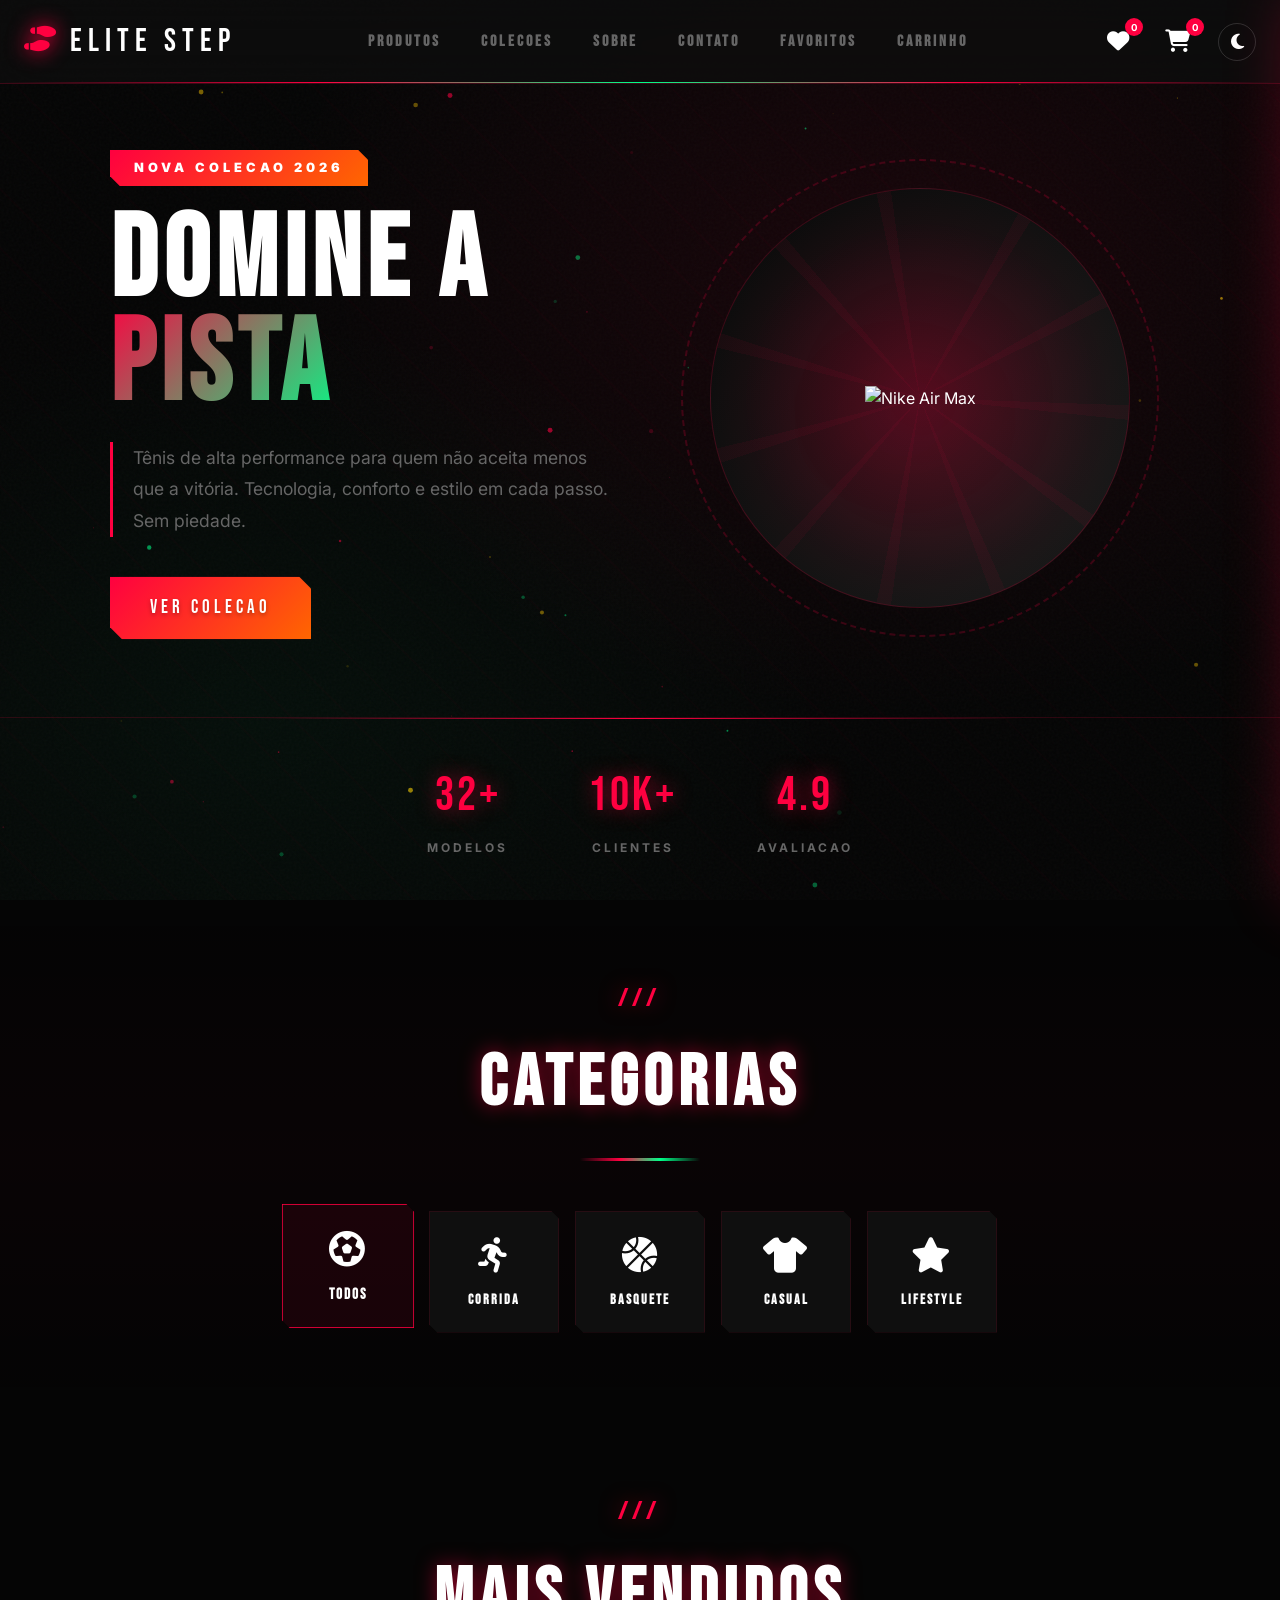
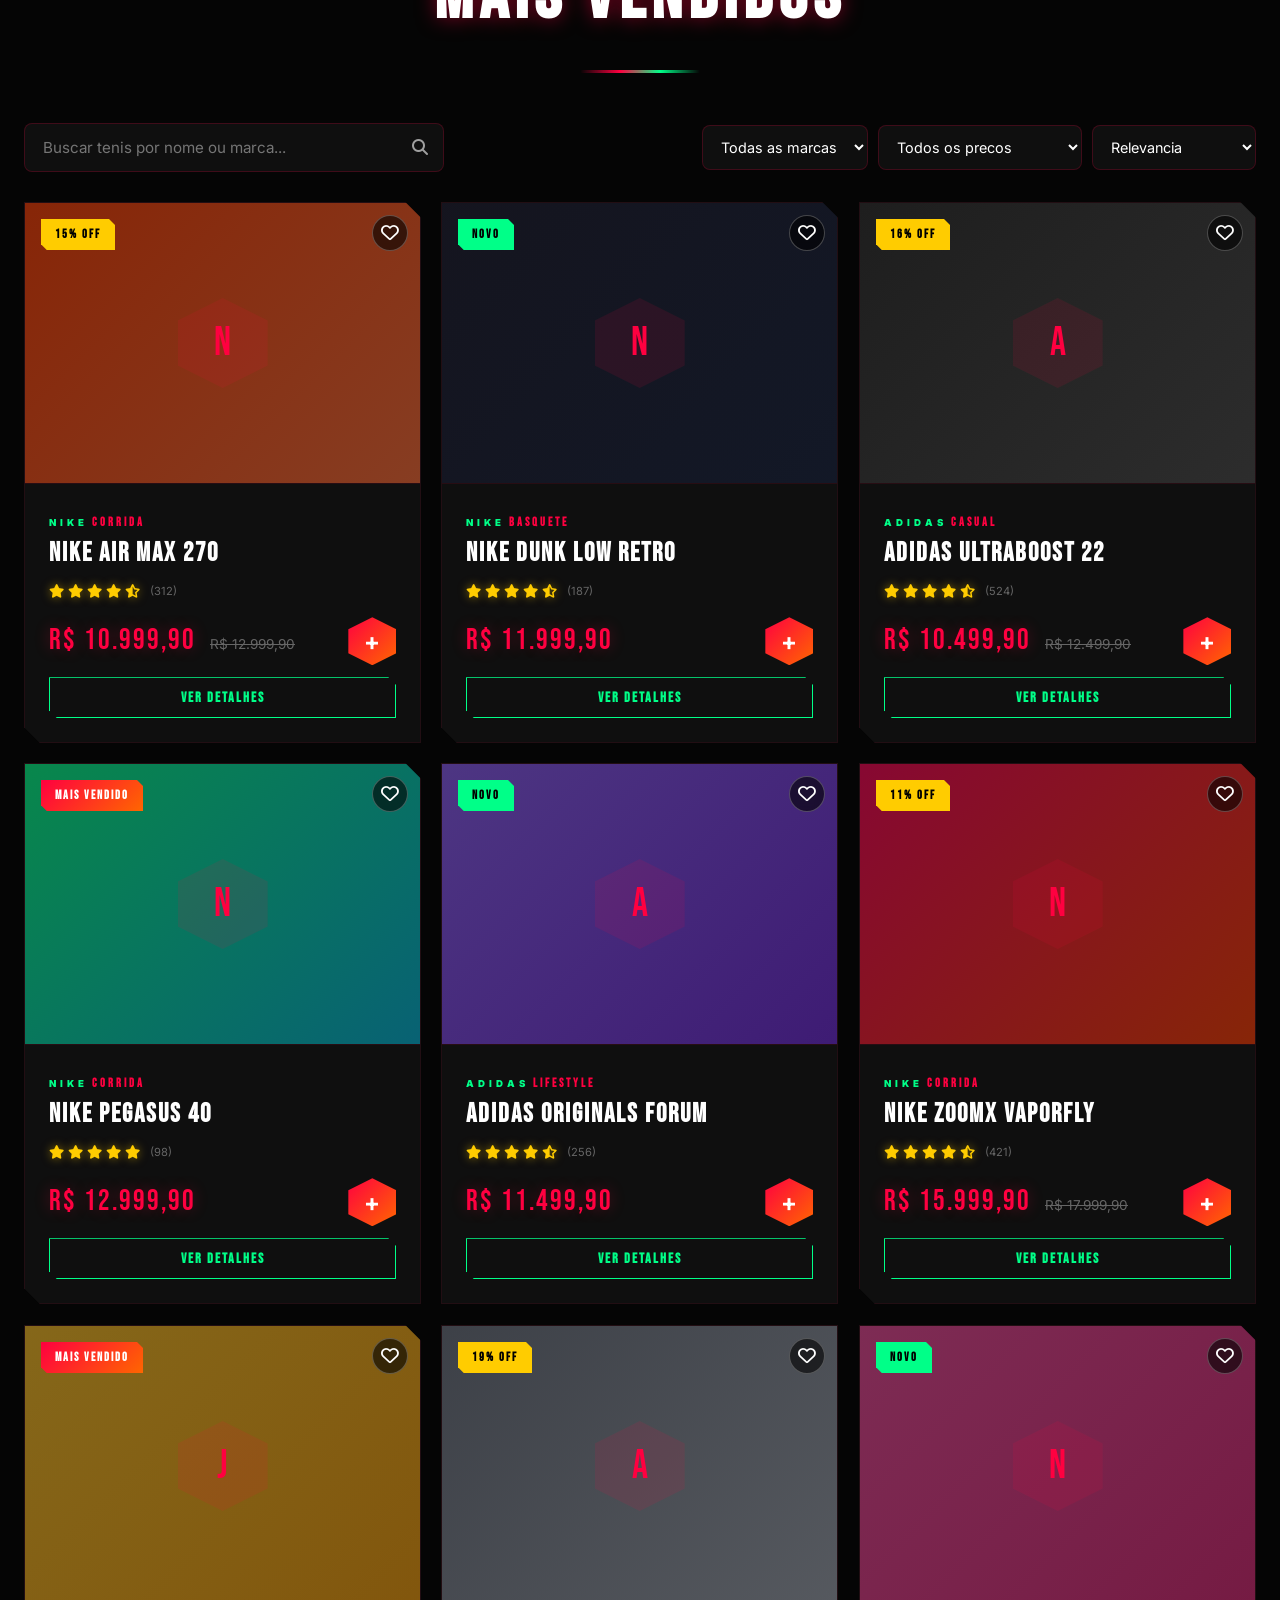
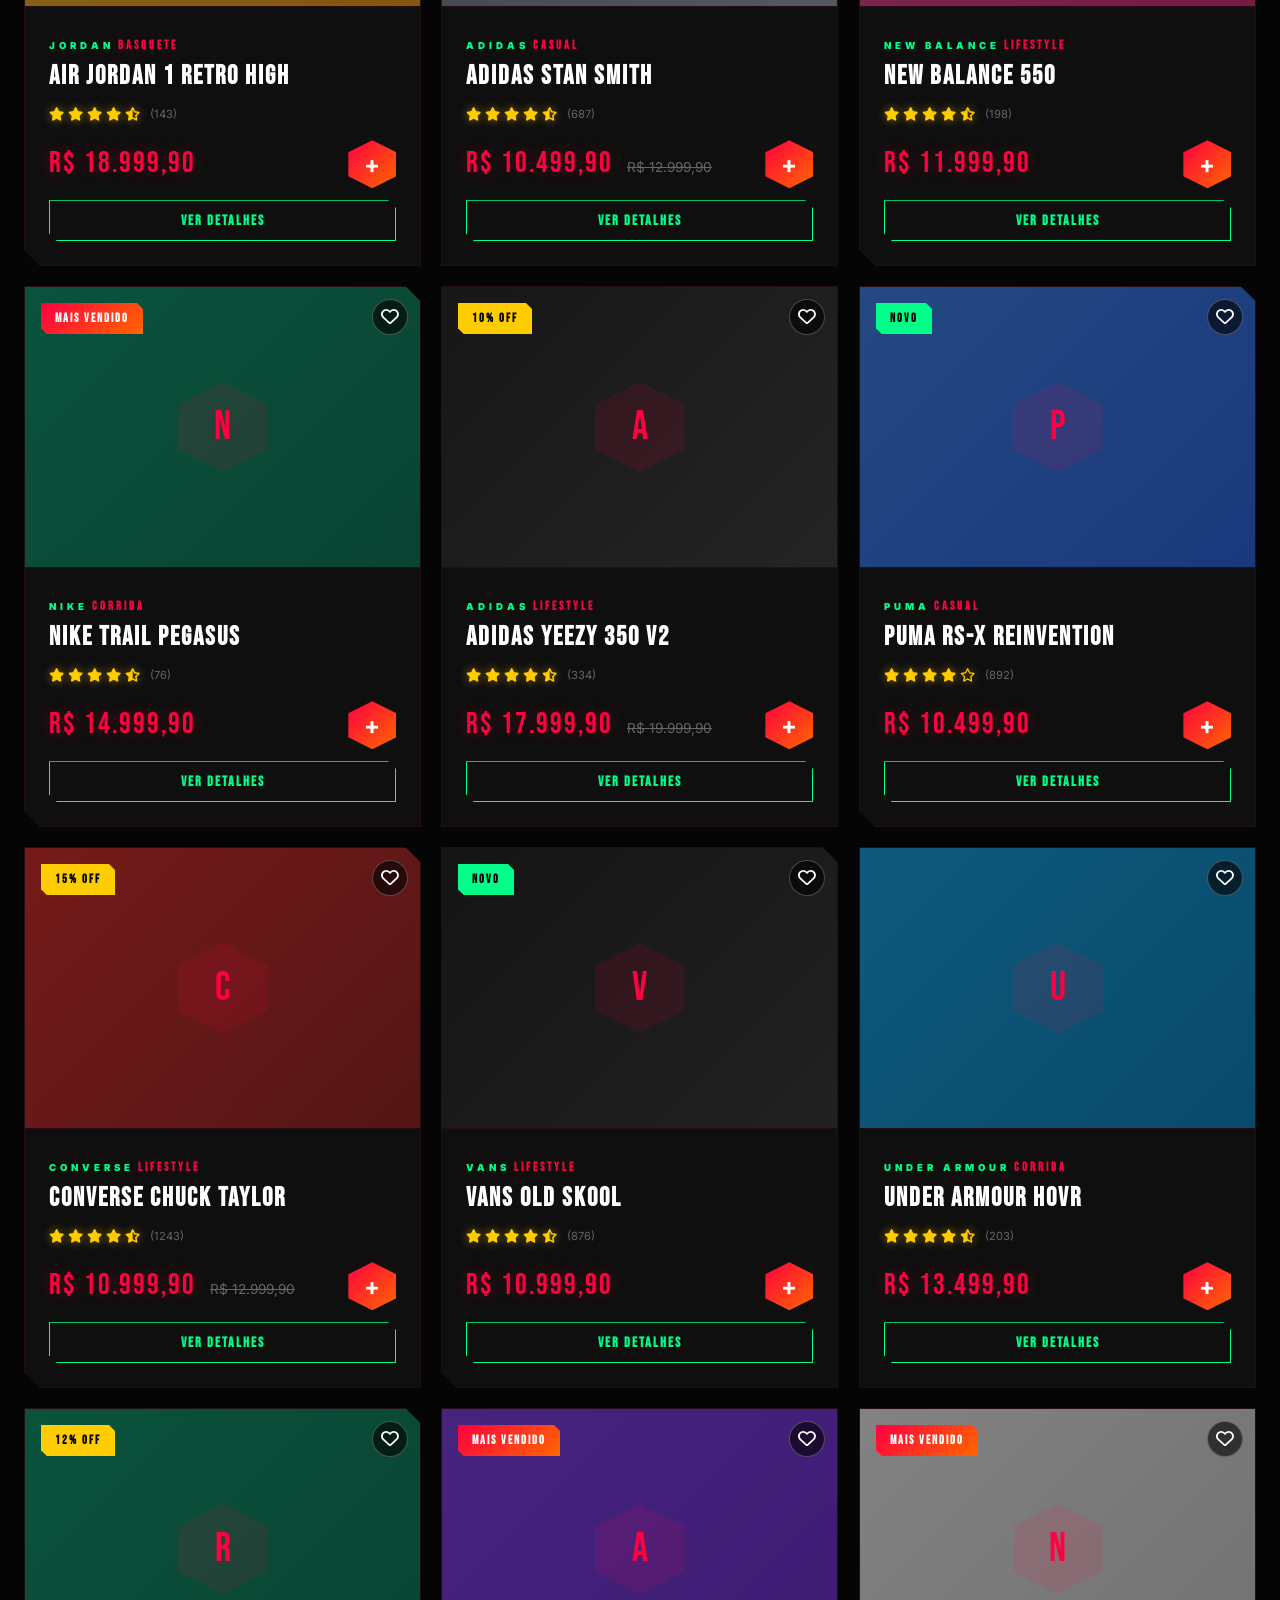
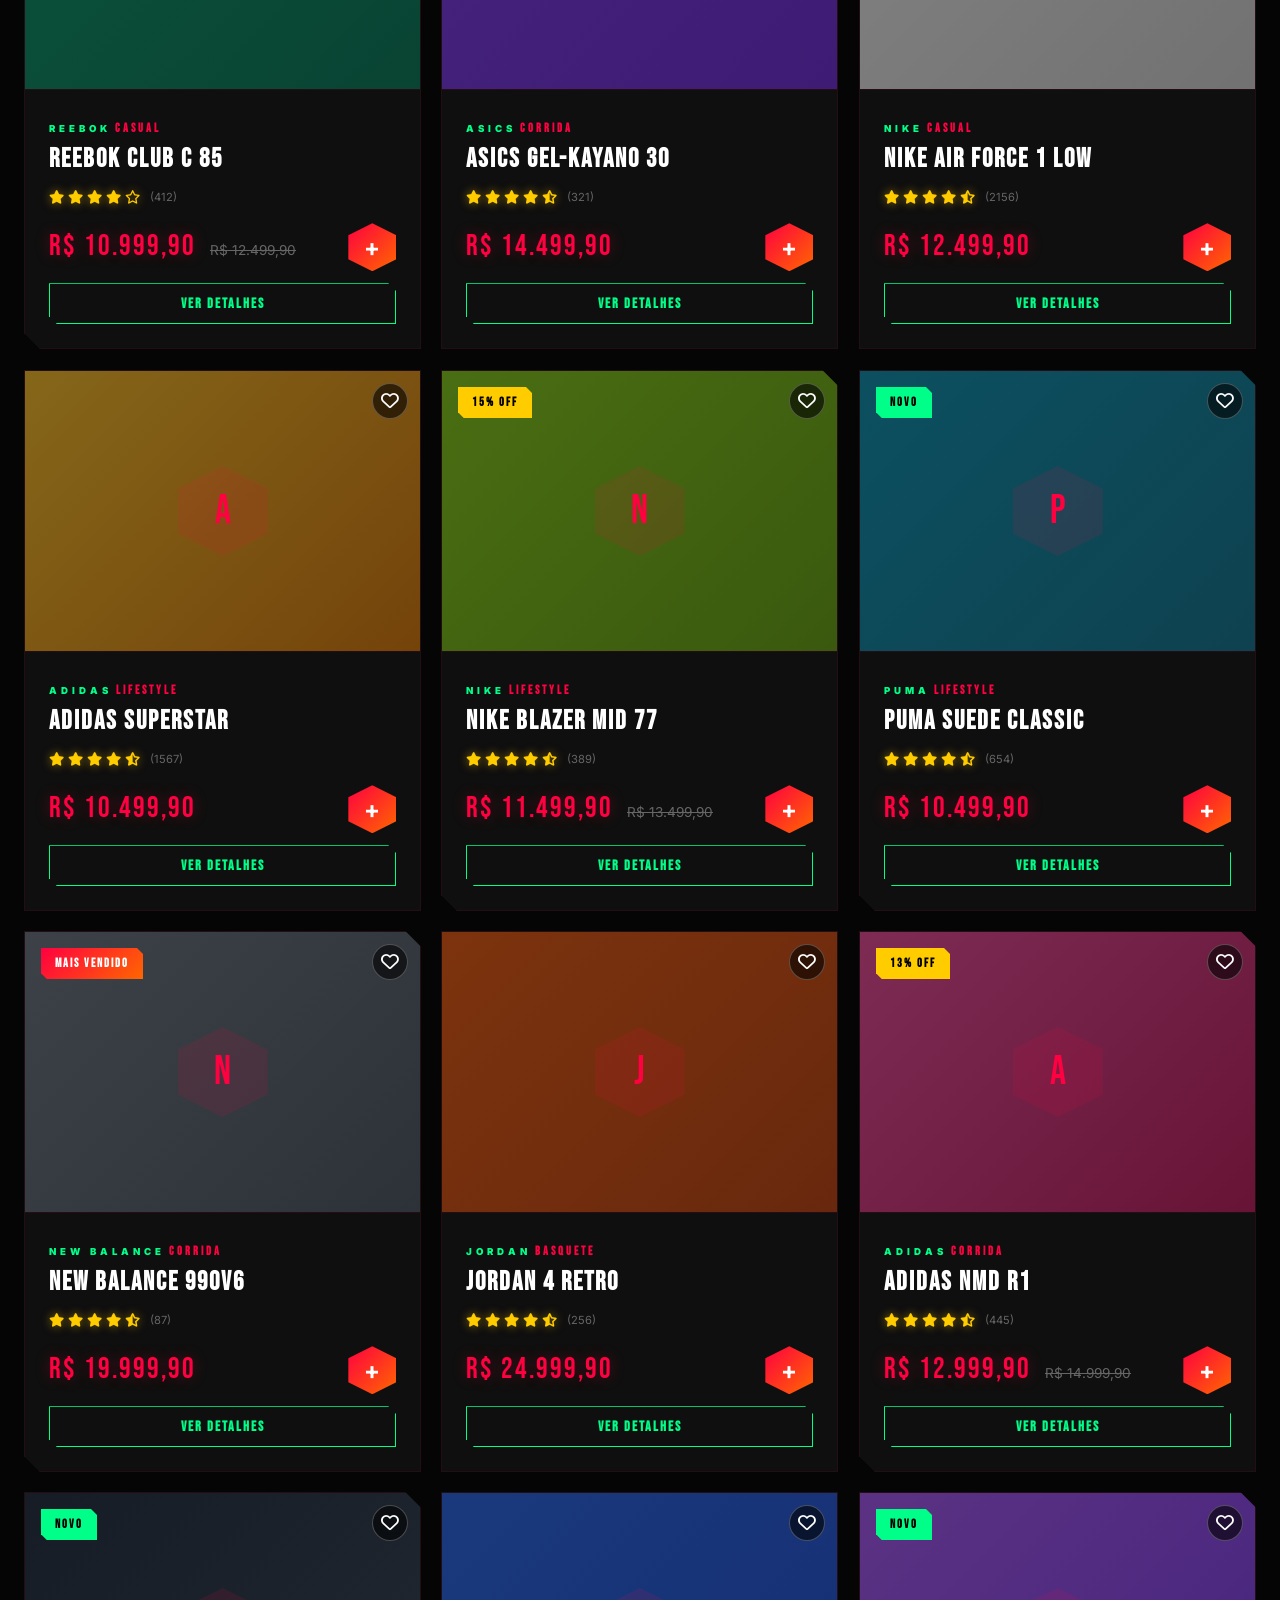
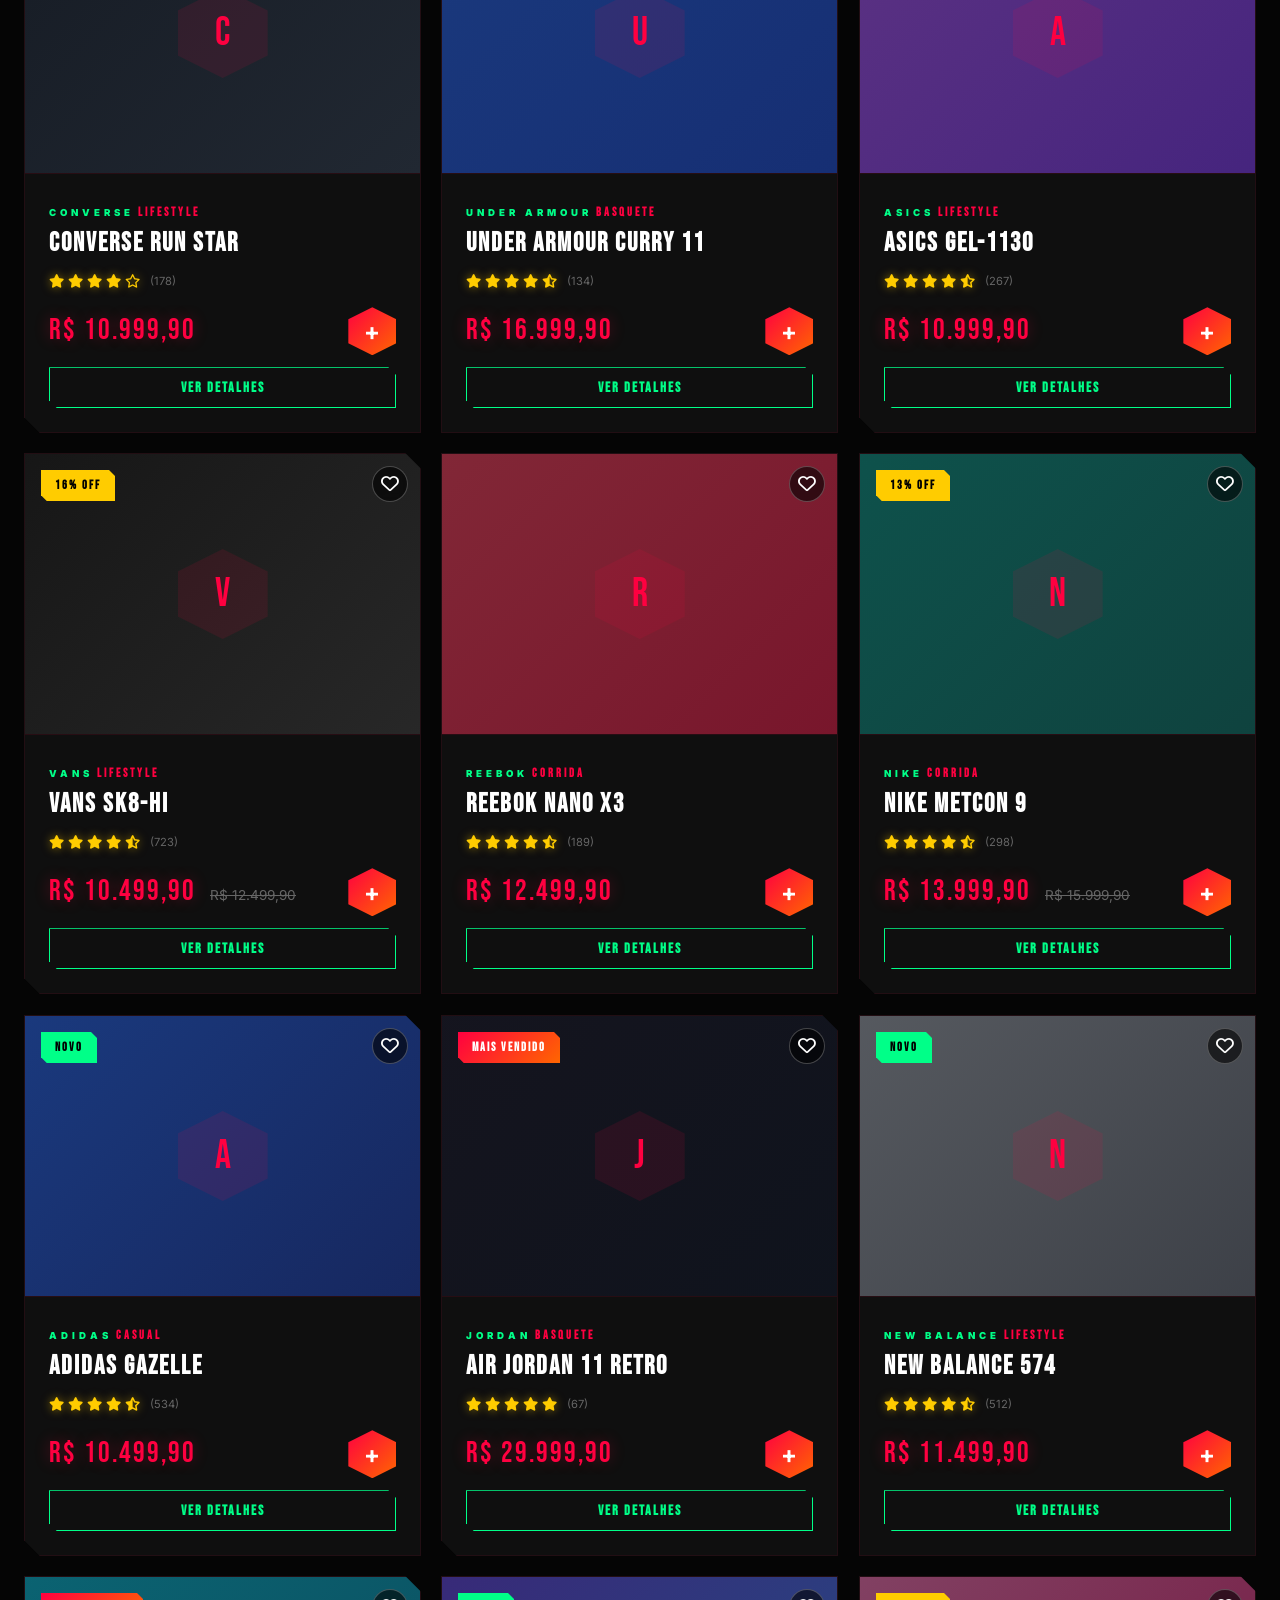
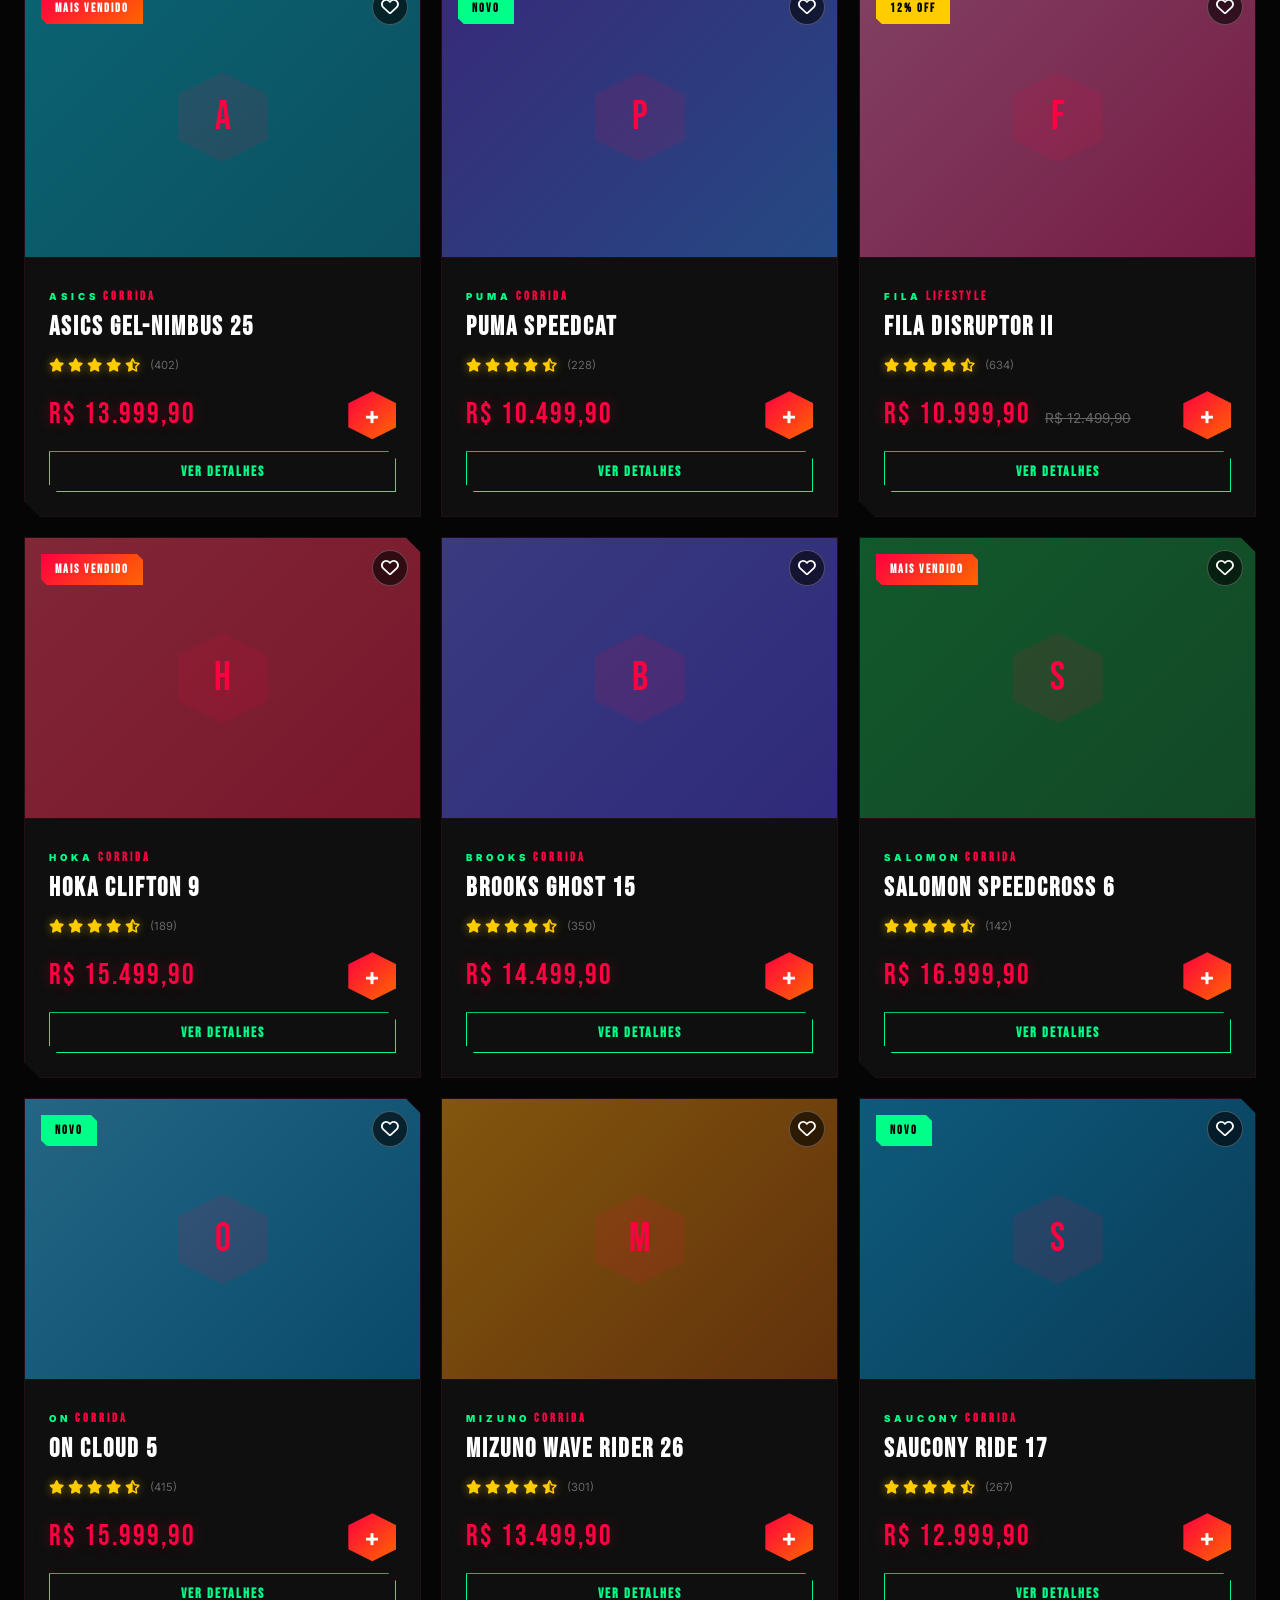
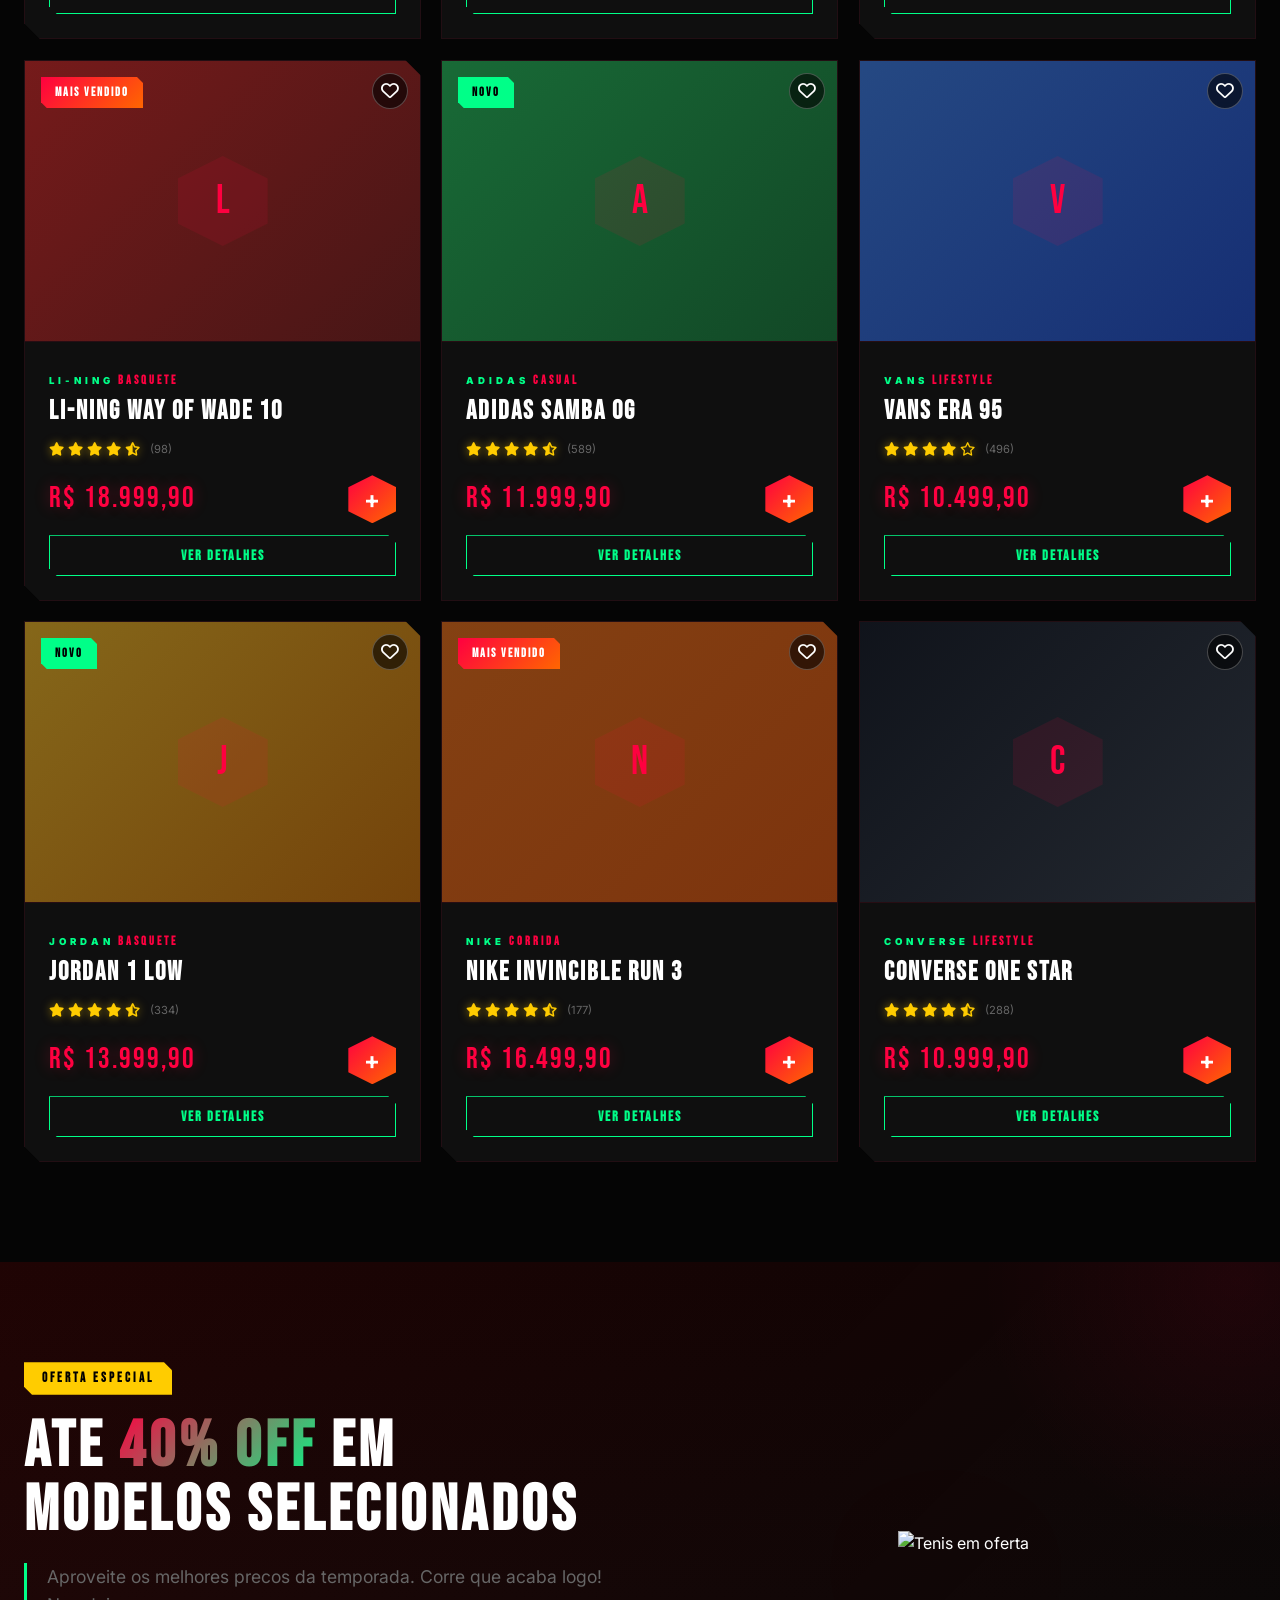
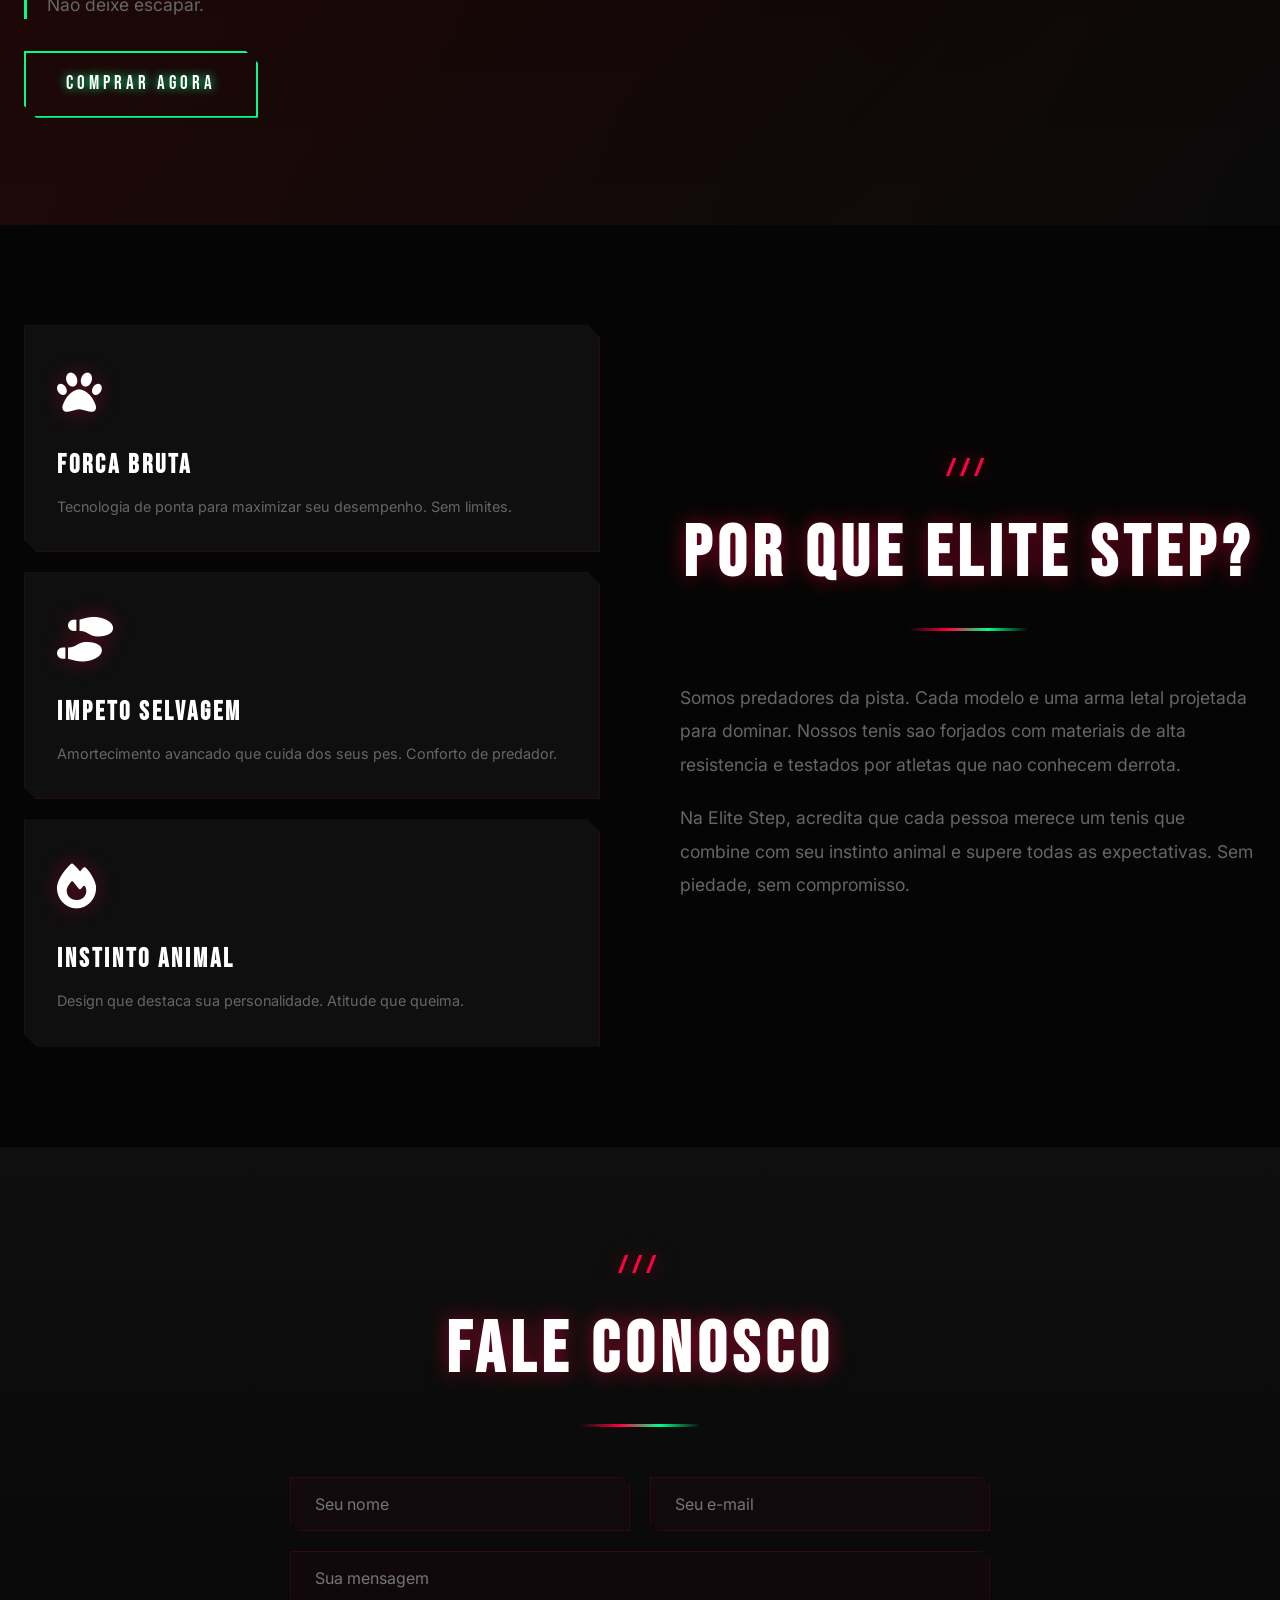
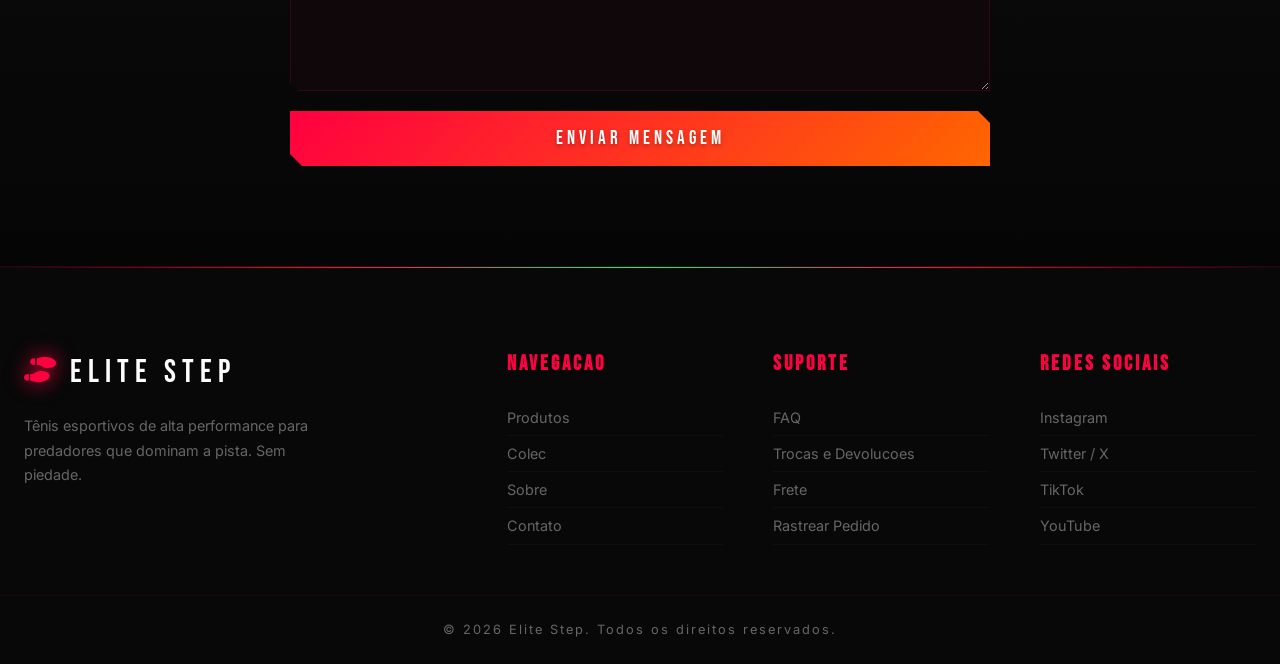
==== commit 0588cfc4: "add melhorias" ====
--- a/index.html
+++ b/index.html
@@ -4,7 +4,7 @@
   <meta charset="UTF-8">
   <meta name="viewport" content="width=device-width, initial-scale=1.0">
   <meta name="description" content="Elite Step - Tenis esportivos de alta performance. Nike, Jordan, Adidas, Puma e mais. Domine a pista.">
-  <link rel="icon" href="data:image/svg+xml,<svg xmlns='http://www.w3.org/2000/svg' viewBox='0 0 100 100'><text y='.9em' font-size='90'>👟</text></svg>">
+  <link rel="icon" href="data:image/svg+xml,<svg xmlns='http://www.w3.org/2000/svg' viewBox='0 0 640 512'><path fill='%23ff0040' d='M416 0C352.3 0 256 32 256 32l0 128c48 0 76 16 104 32s56 32 104 32c56.4 0 176-16 176-96S512 0 416 0zM128 96c0 35.3 28.7 64 64 64l32 0 0-128-32 0c-35.3 0-64 28.7-64 64zM288 512c96 0 224-48 224-128s-119.6-96-176-96c-48 0-76 16-104 32s-56 32-104 32l0 128s96.3 32 160 32zM0 416c0 35.3 28.7 64 64 64l32 0 0-128-32 0c-35.3 0-64 28.7-64 64z'/></svg>">
   <title>ELITE STEP - Domine a Pista</title>
   <link rel="stylesheet" href="style.css">
   <link rel="preconnect" href="https://fonts.googleapis.com">
--- a/style.css
+++ b/style.css
@@ -583,6 +583,9 @@
 }
 
 /* ===== BUTTONS ===== */
+.btn i {
+  margin-right: 8px;
+}
 .btn {
   display: inline-block;
   padding: 16px 40px;
@@ -748,6 +751,10 @@
   position: relative;
   transition: var(--transition);
   padding: 8px;
+  display: inline-flex;
+  align-items: center;
+  justify-content: center;
+  color: #fff;
 }
 
 .cart-btn:hover {
@@ -1326,6 +1333,9 @@
   font-size: 0.85rem;
   letter-spacing: 2px;
   text-shadow: 0 0 10px rgba(255, 204, 0, 0.5);
+  display: inline-flex;
+  align-items: center;
+  gap: 2px;
 }
 
 .rating-count {
@@ -2124,6 +2134,9 @@
   cursor: pointer;
   transition: var(--transition);
   backdrop-filter: blur(4px);
+  display: flex;
+  align-items: center;
+  justify-content: center;
 }
 .card-fav-btn:hover {
   transform: scale(1.15);
@@ -2181,6 +2194,11 @@
   height: 4px;
   background: linear-gradient(90deg, var(--primary), var(--accent));
   clip-path: polygon(0 0, 100% 0, 85% 100%, 0 100%);
+}
+.fa-title-icon {
+  display: inline-block;
+  margin-right: 8px;
+  color: var(--primary);
 }
 .page-subtitle {
   color: var(--text-muted);
@@ -2225,6 +2243,9 @@
   border-radius: 50%;
   cursor: pointer;
   transition: var(--transition);
+  display: flex;
+  align-items: center;
+  justify-content: center;
 }
 .fav-remove-btn:hover {
   background: var(--primary);
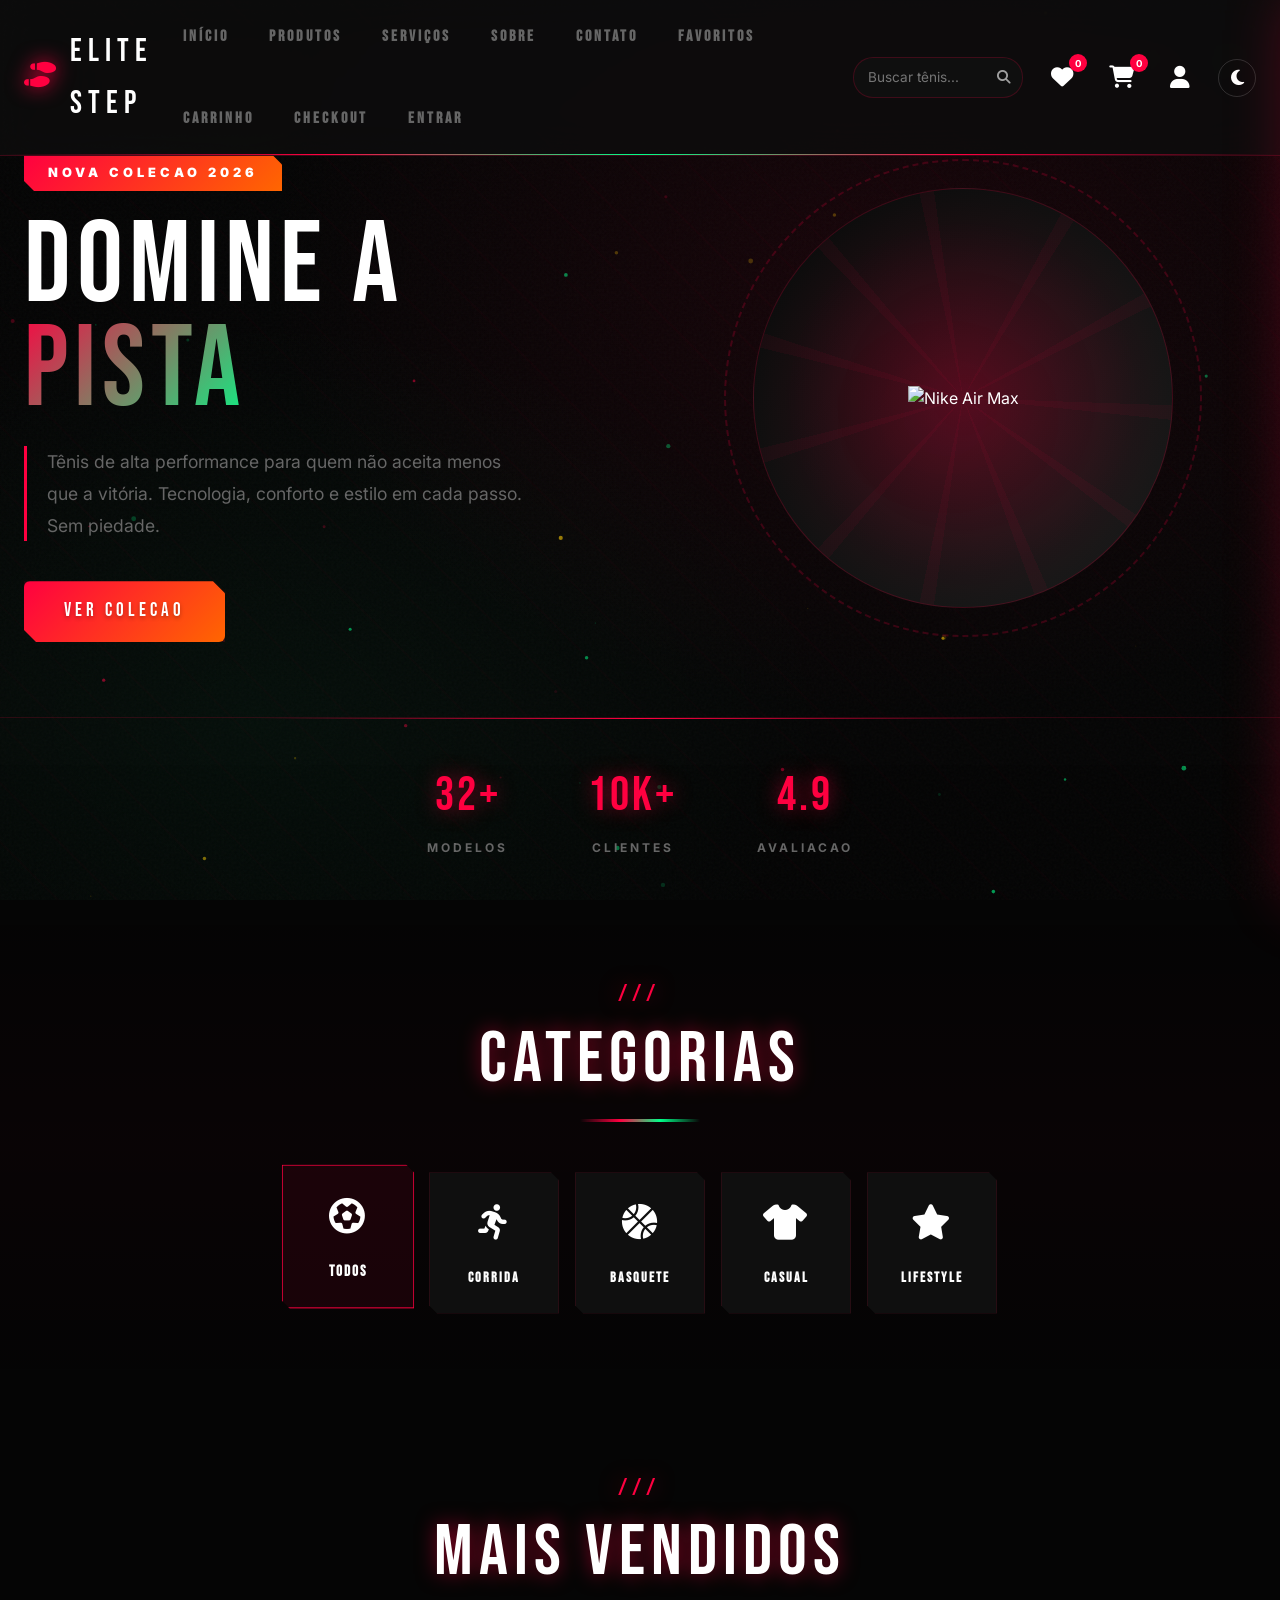
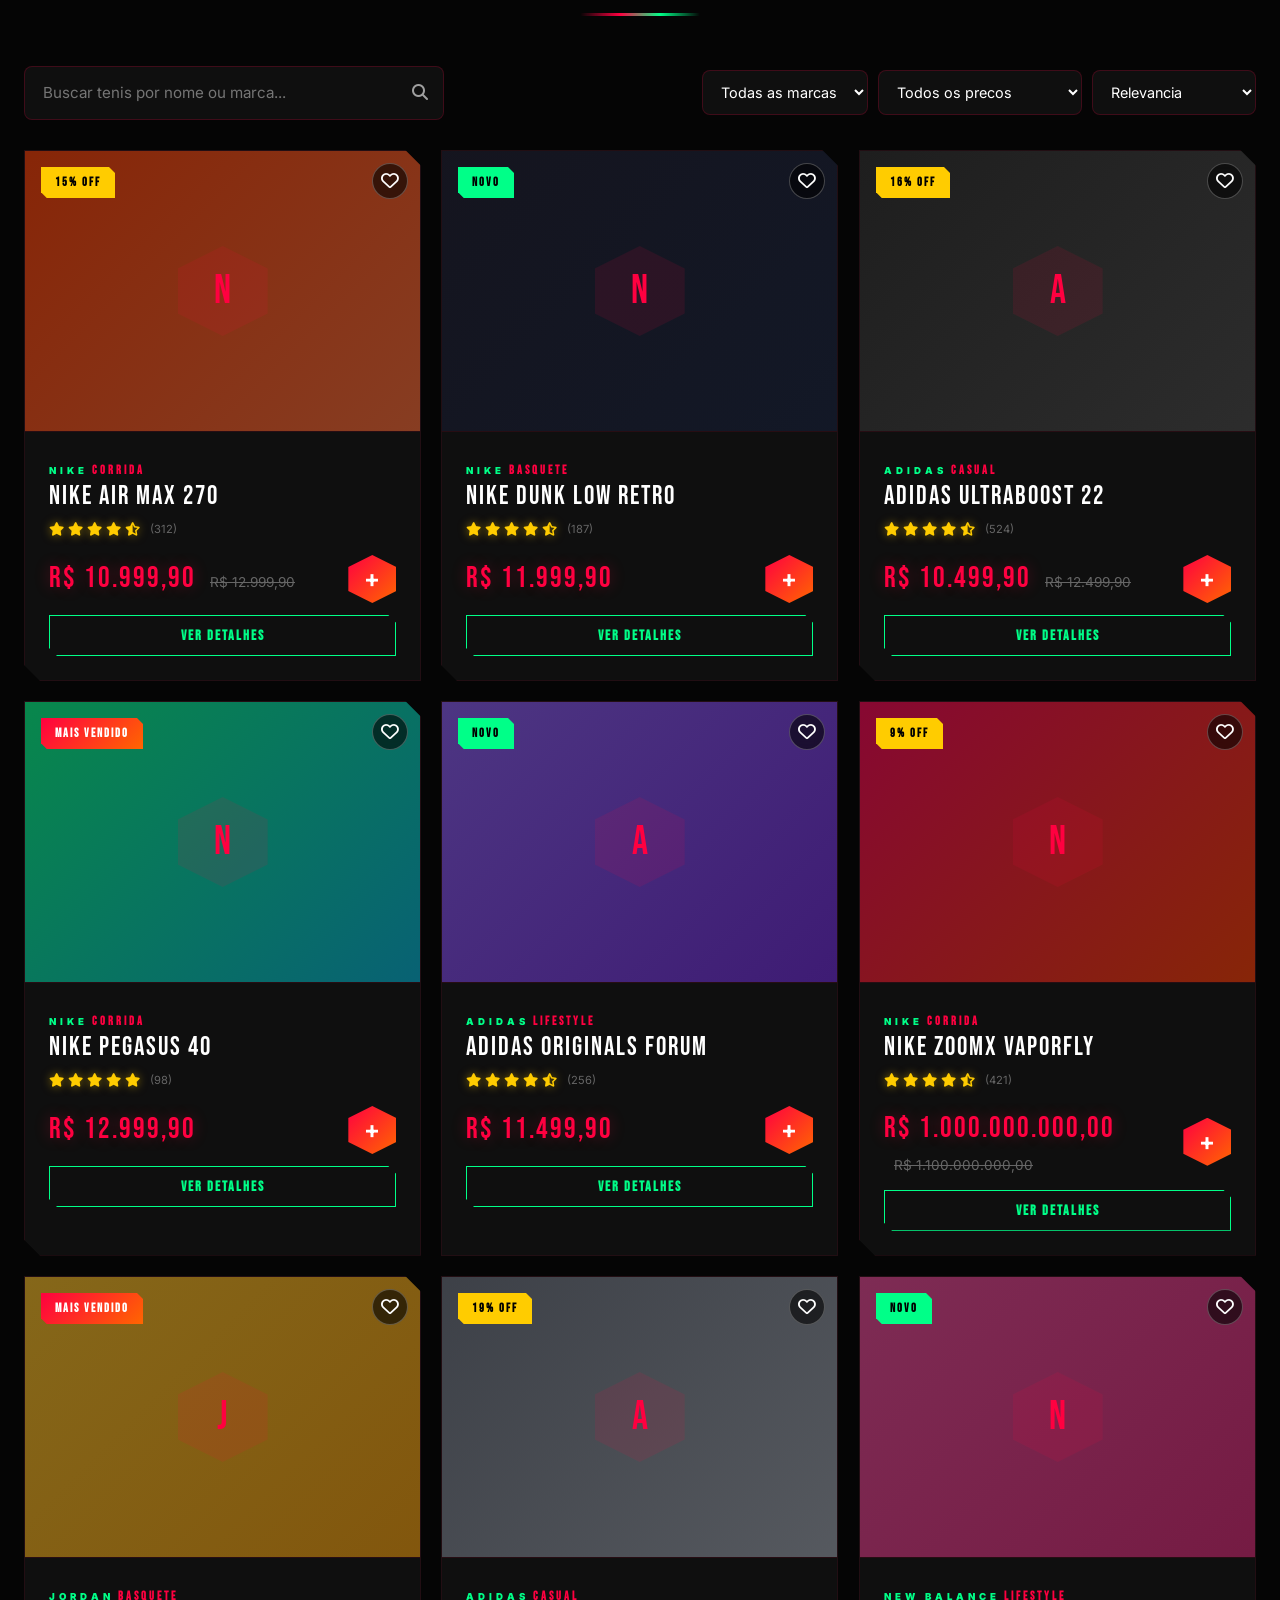
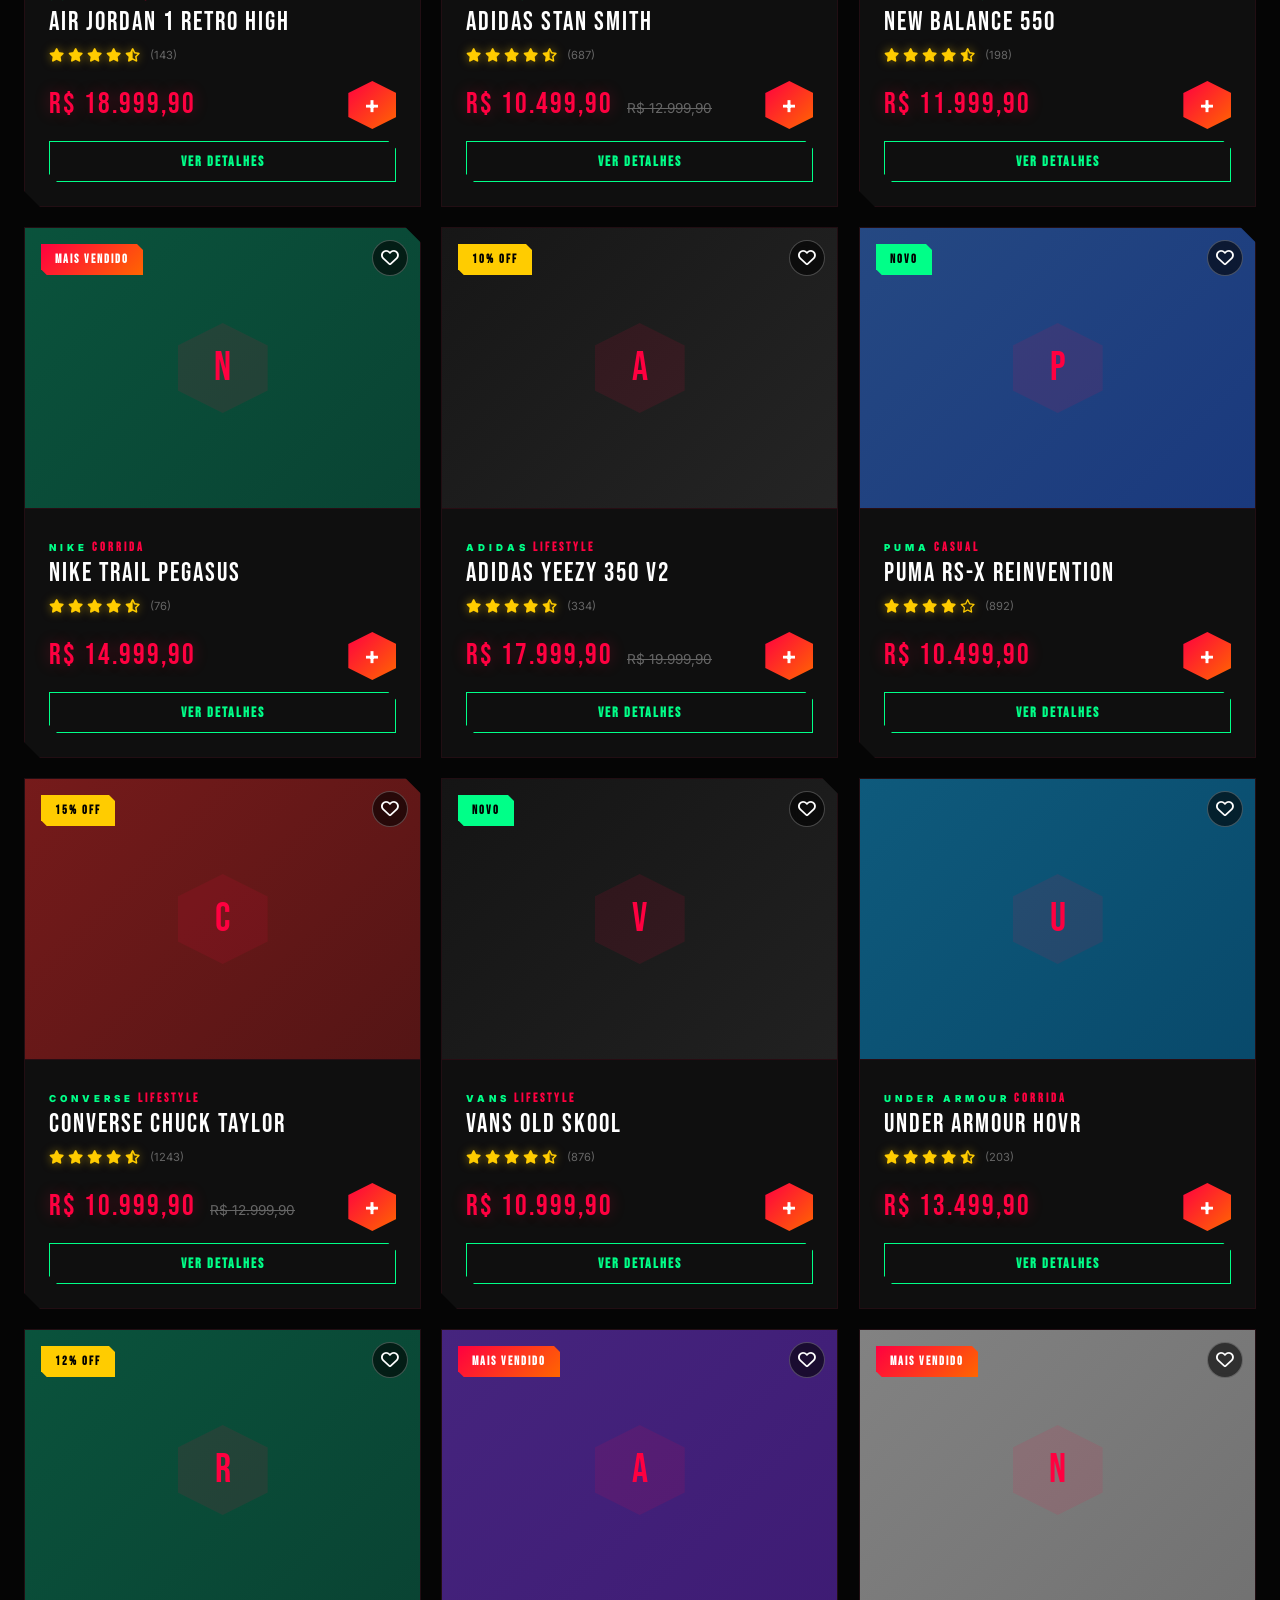
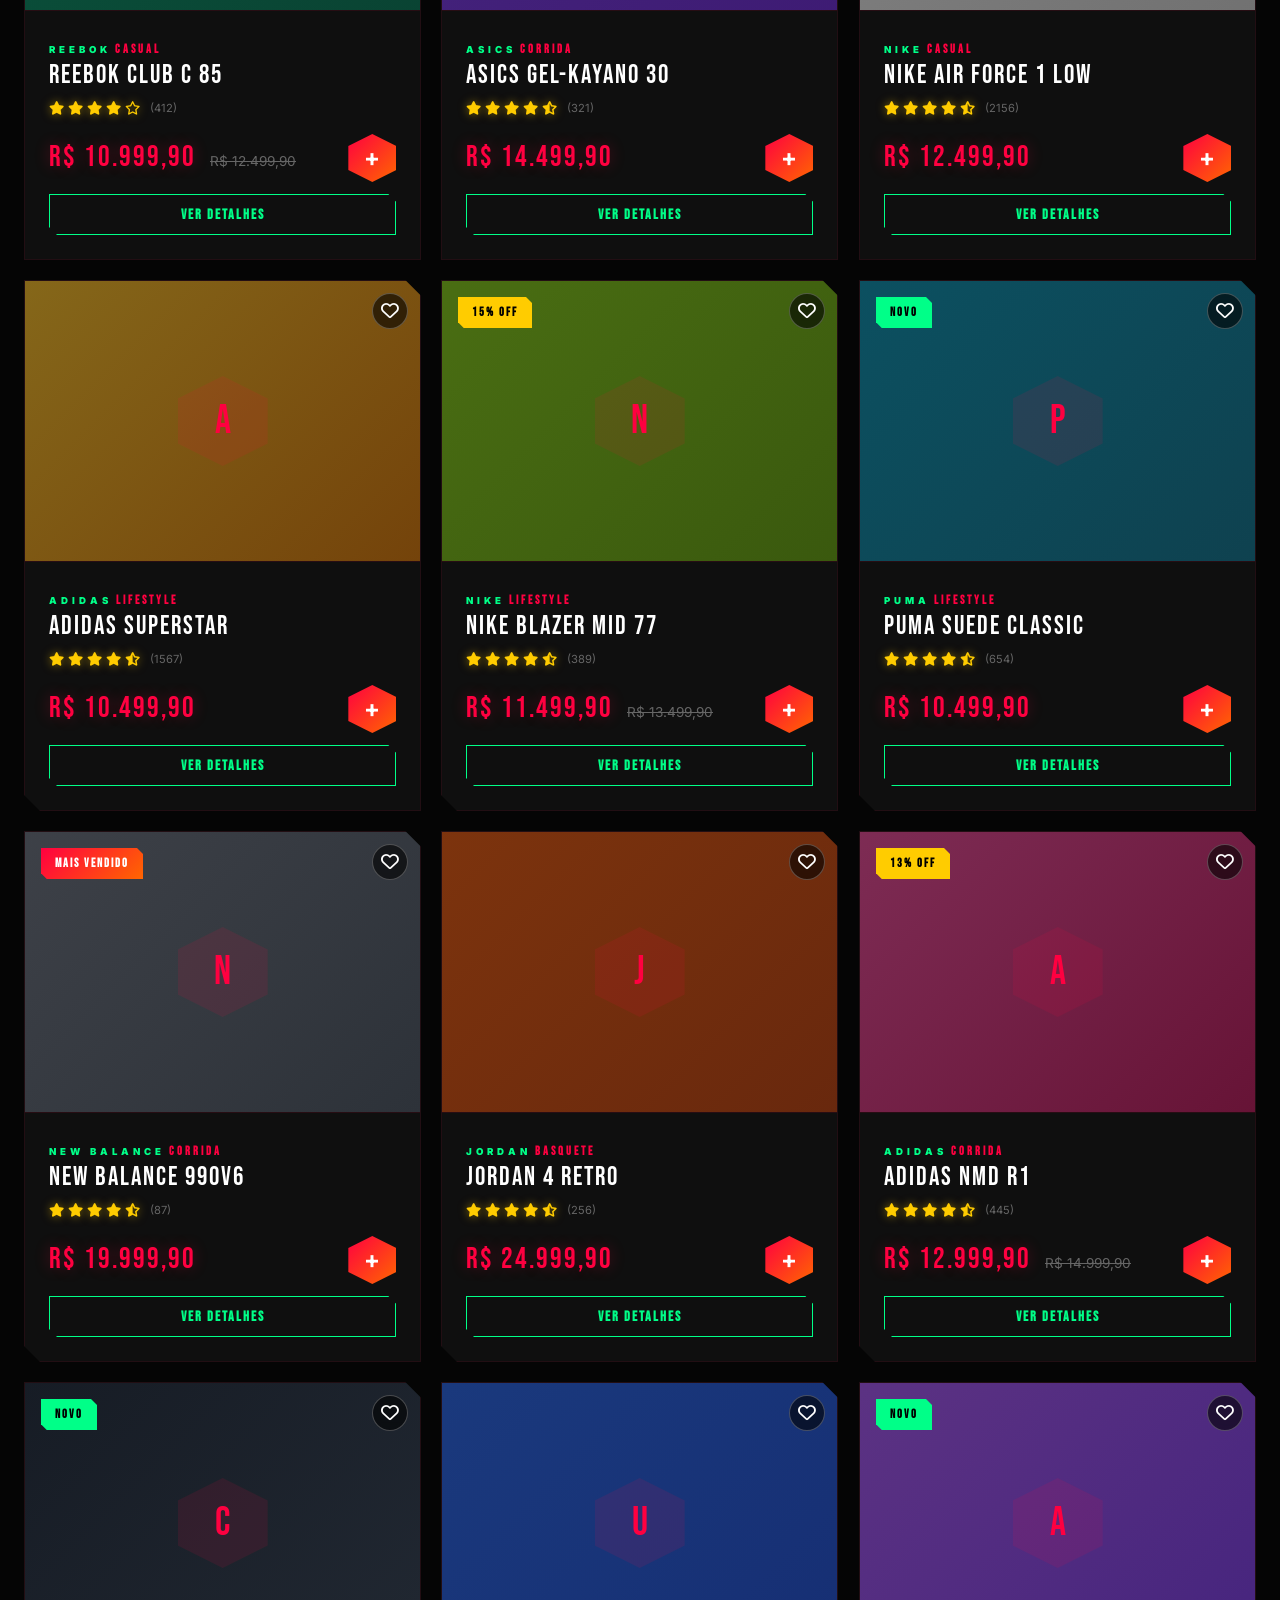
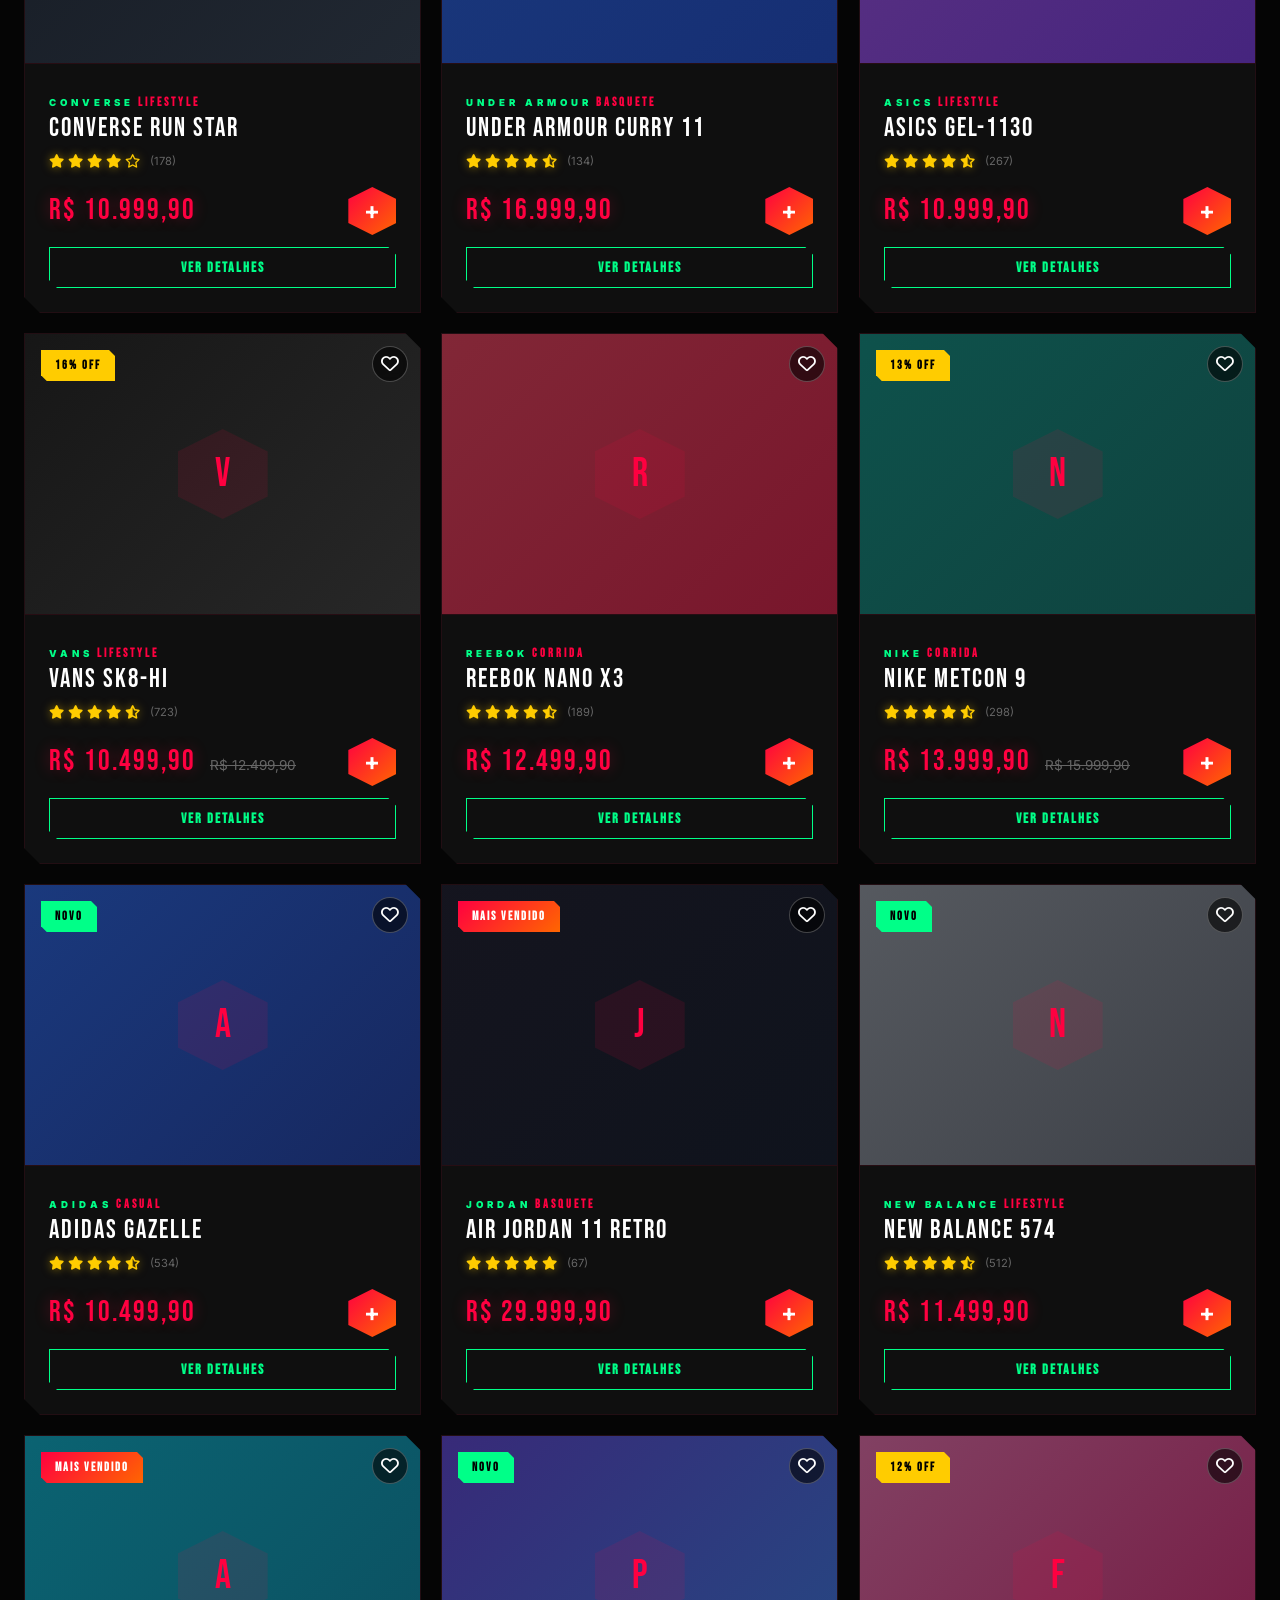
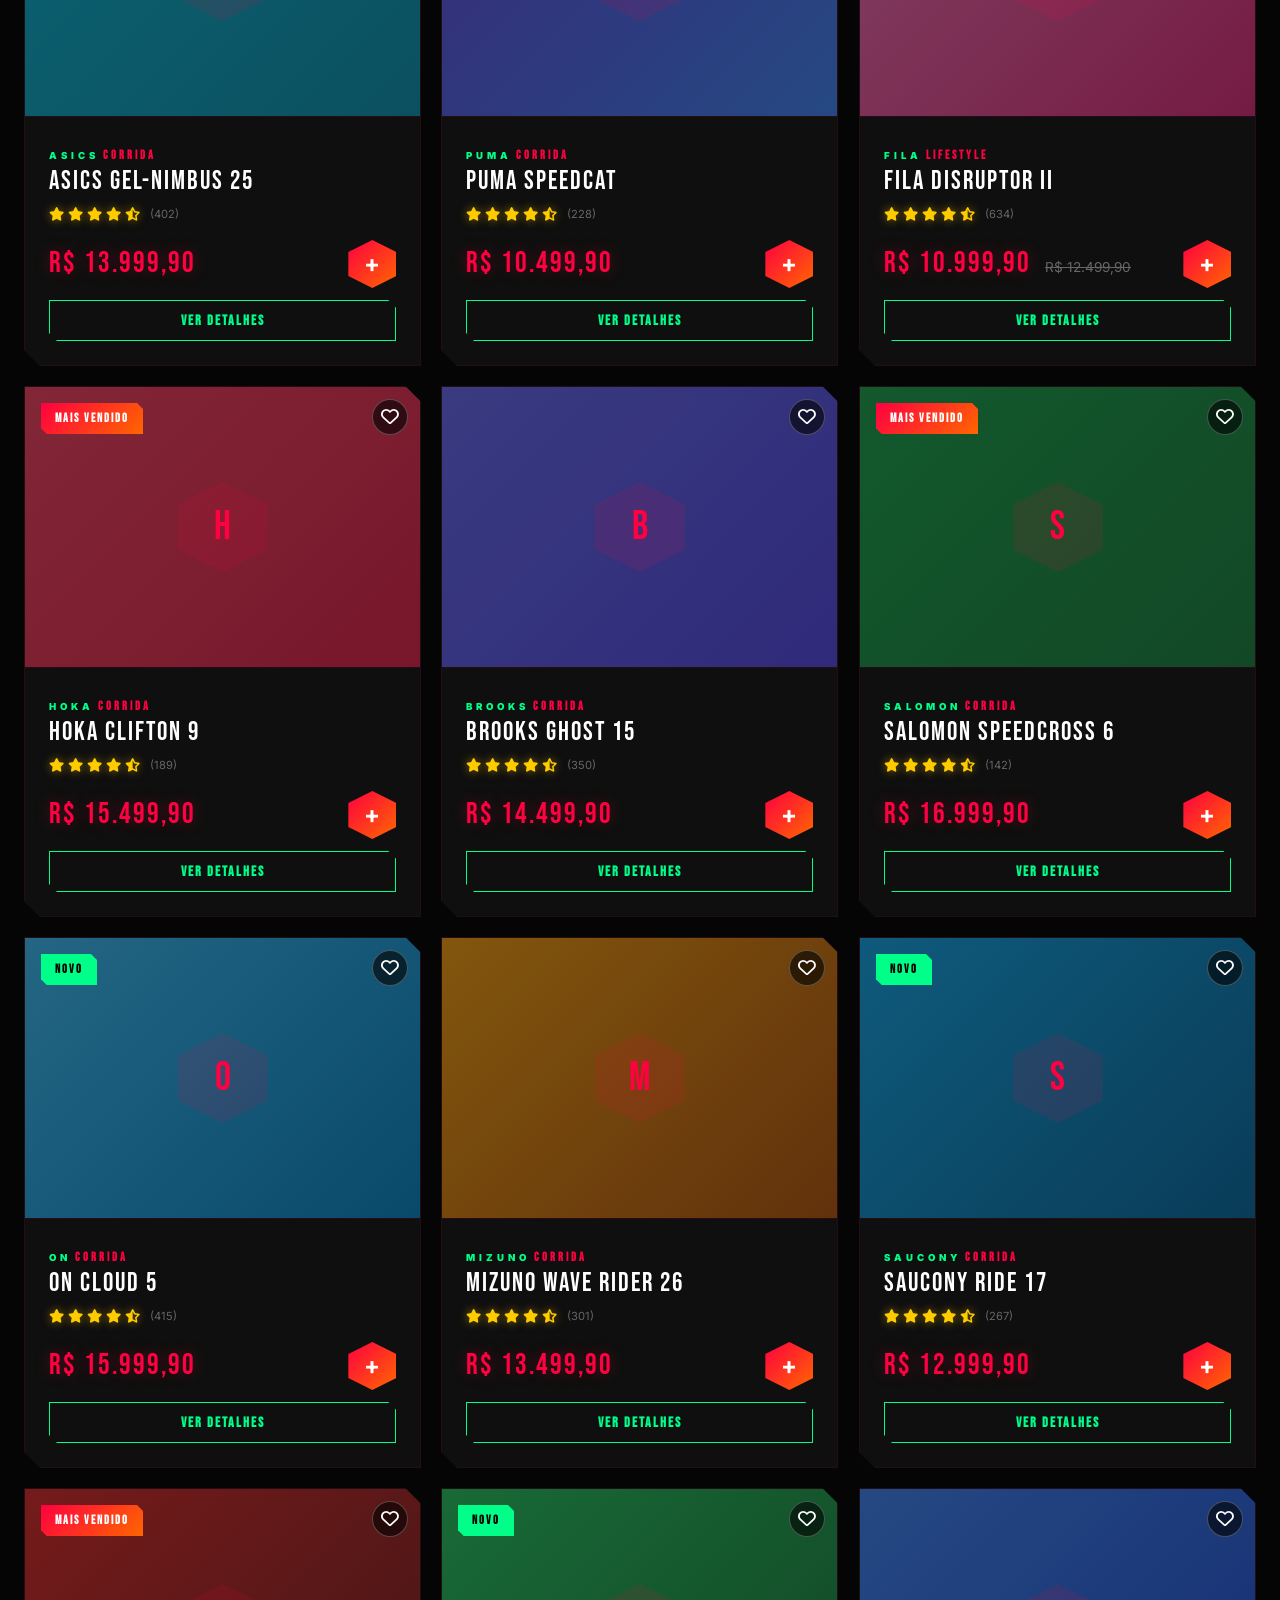
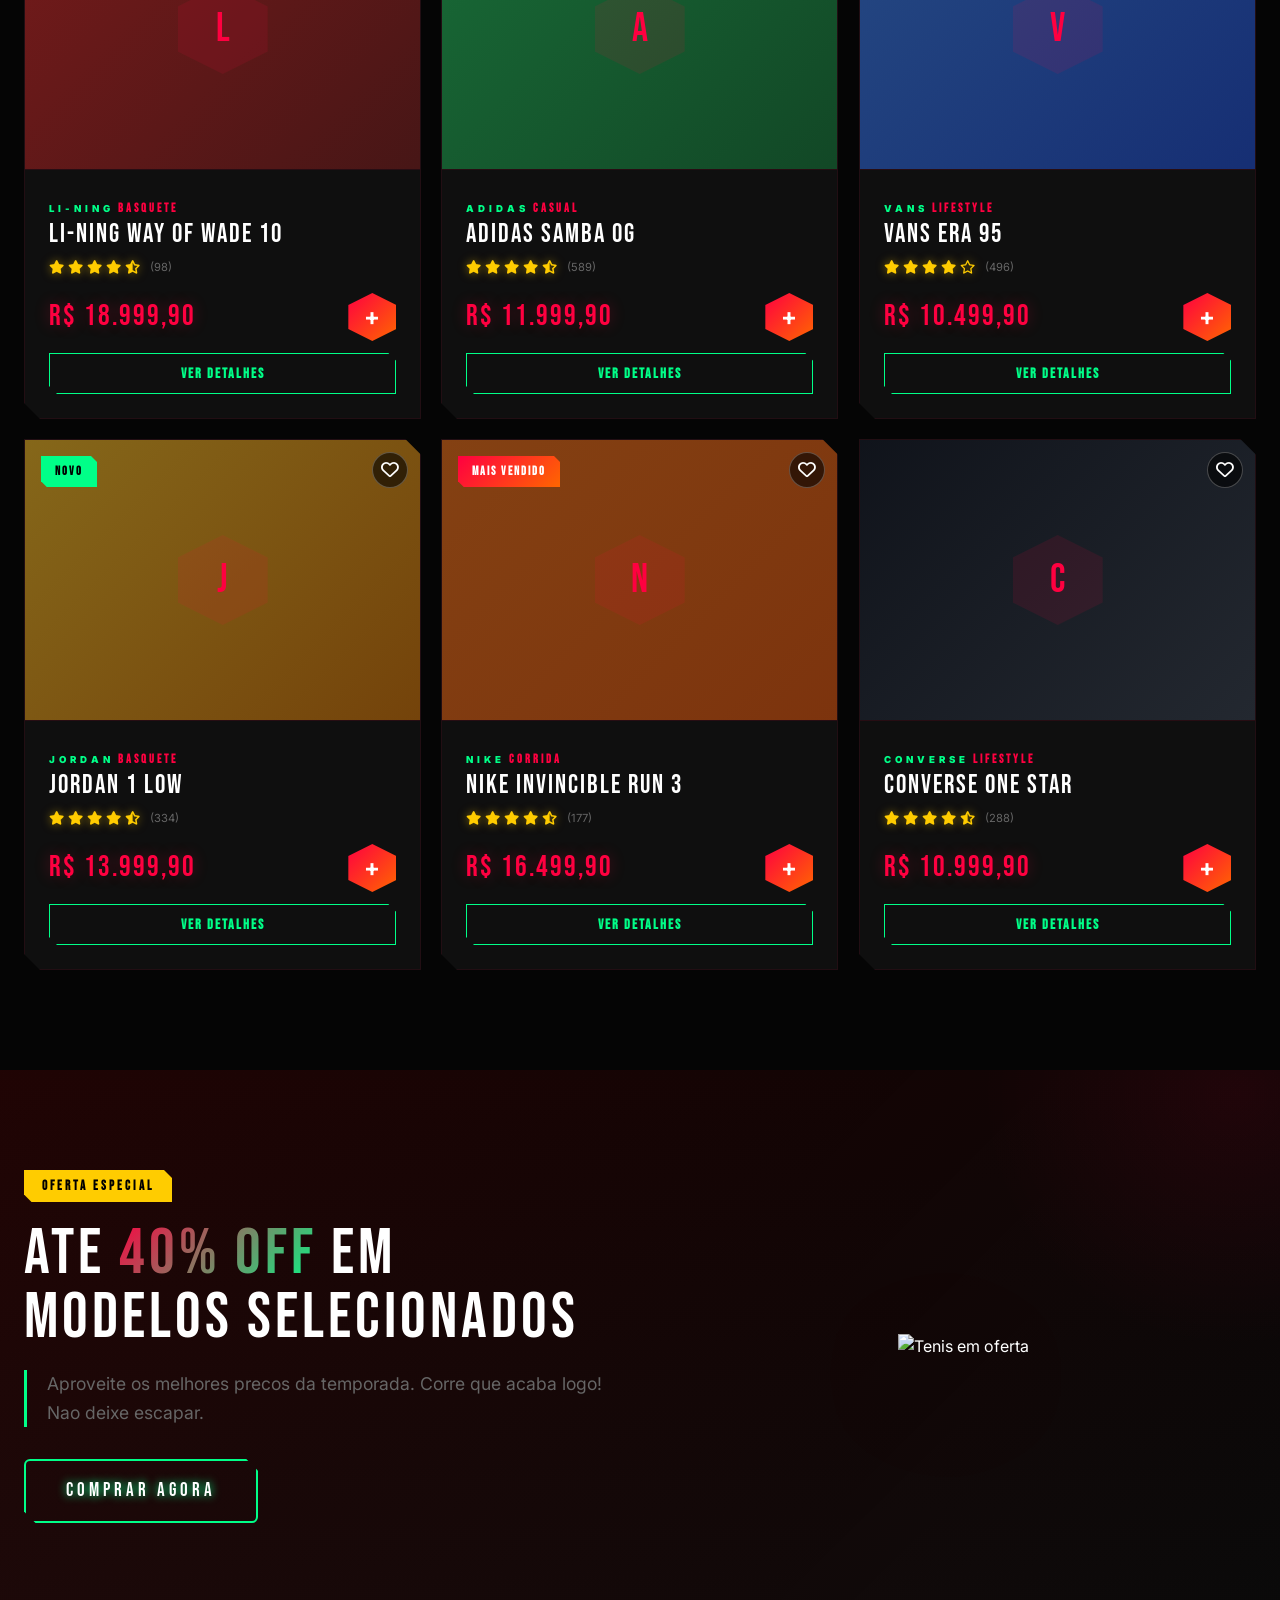
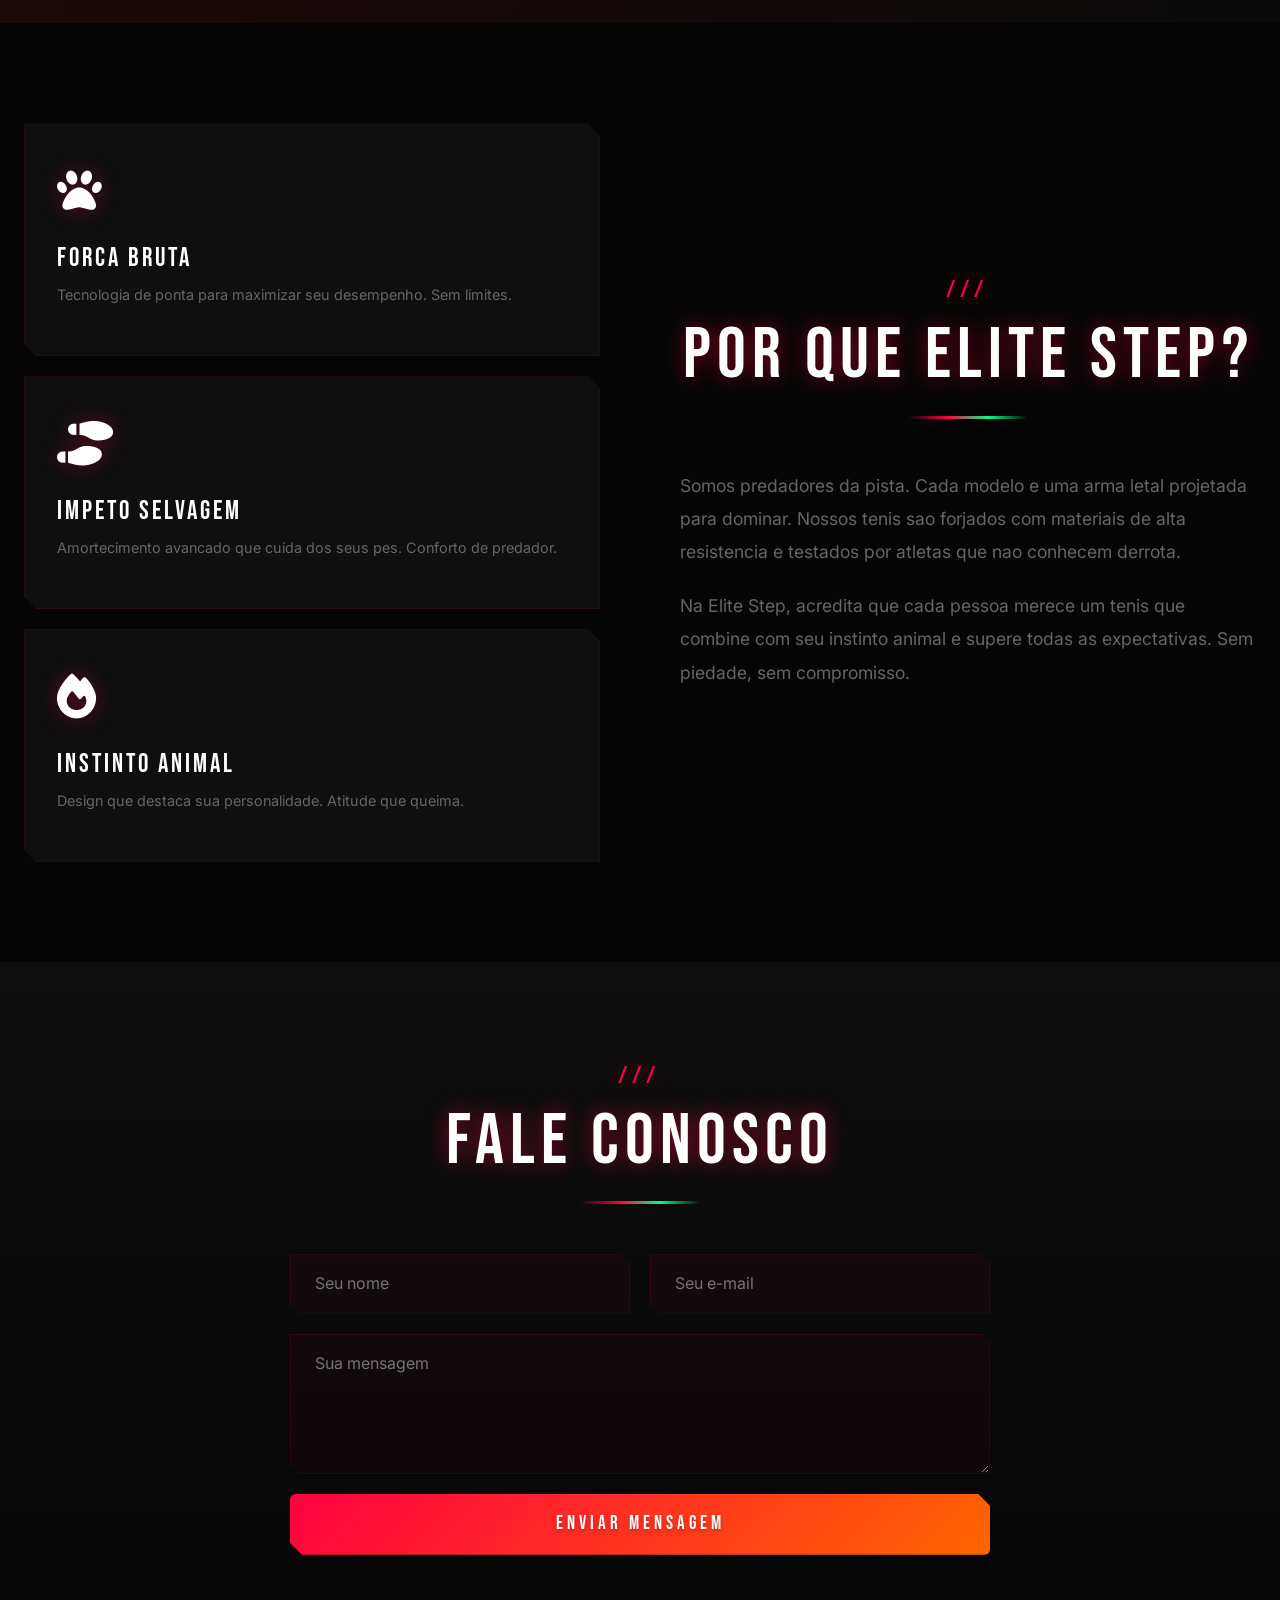
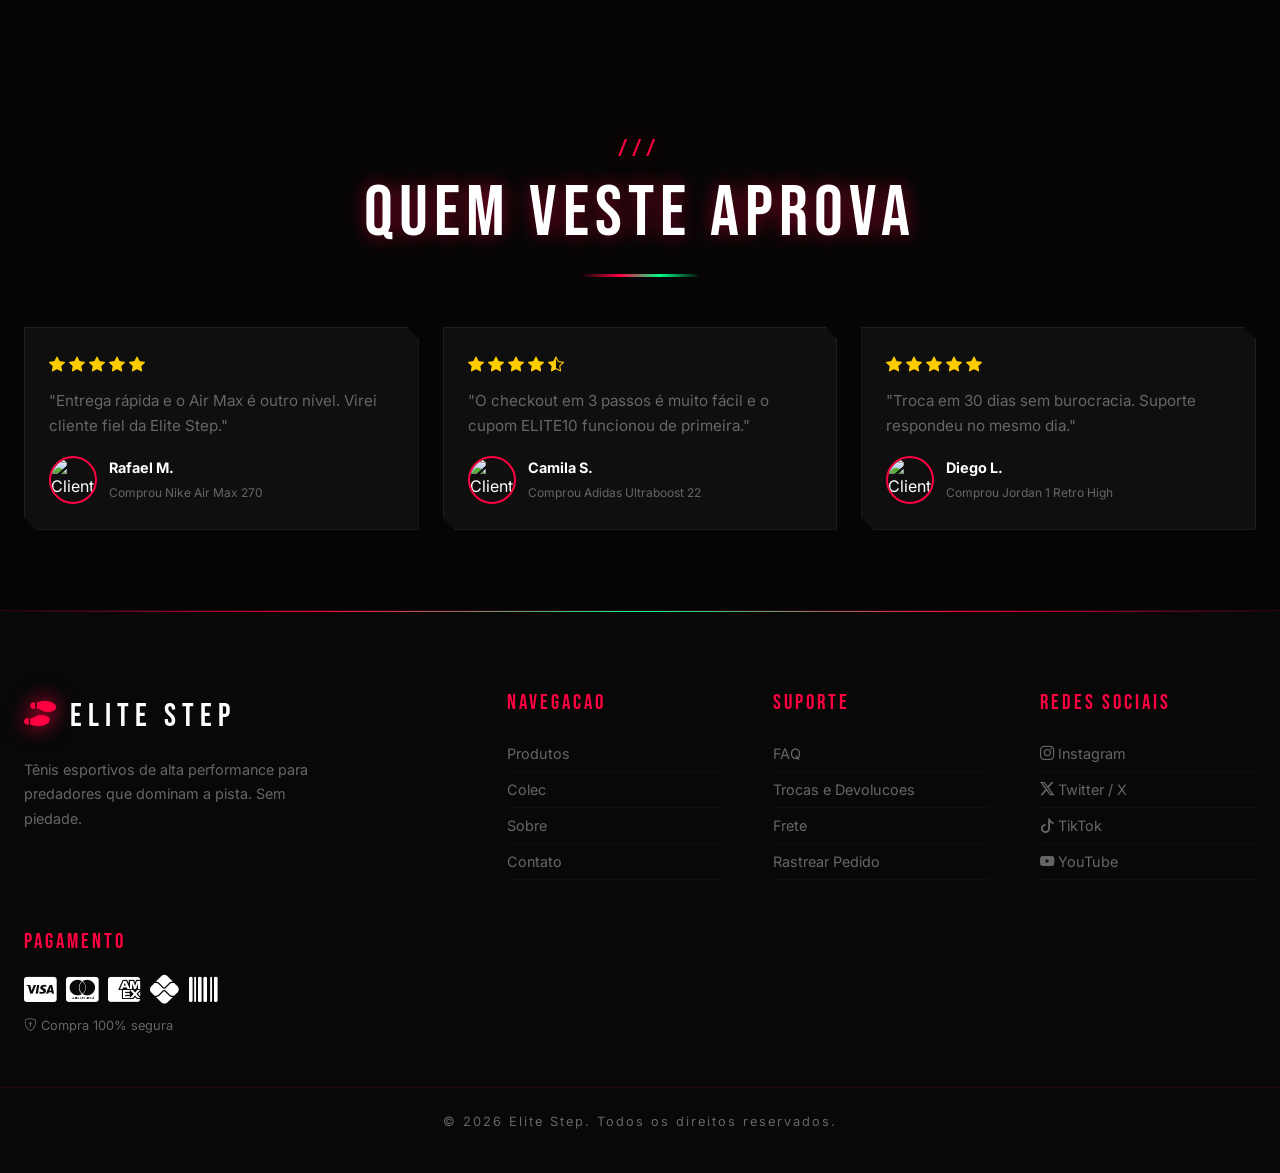
==== commit 37f99de8: "add melhorias" ====
--- a/index.html
+++ b/index.html
@@ -6,6 +6,8 @@
   <meta name="description" content="Elite Step - Tenis esportivos de alta performance. Nike, Jordan, Adidas, Puma e mais. Domine a pista.">
   <link rel="icon" href="data:image/svg+xml,<svg xmlns='http://www.w3.org/2000/svg' viewBox='0 0 640 512'><path fill='%23ff0040' d='M416 0C352.3 0 256 32 256 32l0 128c48 0 76 16 104 32s56 32 104 32c56.4 0 176-16 176-96S512 0 416 0zM128 96c0 35.3 28.7 64 64 64l32 0 0-128-32 0c-35.3 0-64 28.7-64 64zM288 512c96 0 224-48 224-128s-119.6-96-176-96c-48 0-76 16-104 32s-56 32-104 32l0 128s96.3 32 160 32zM0 416c0 35.3 28.7 64 64 64l32 0 0-128-32 0c-35.3 0-64 28.7-64 64z'/></svg>">
   <title>ELITE STEP - Domine a Pista</title>
+  <link href="https://cdn.jsdelivr.net/npm/bootstrap@5.3.3/dist/css/bootstrap.min.css" rel="stylesheet">
+  <link rel="stylesheet" href="https://cdn.jsdelivr.net/npm/bootstrap-icons@1.11.3/font/bootstrap-icons.min.css">
   <link rel="stylesheet" href="style.css">
   <link rel="preconnect" href="https://fonts.googleapis.com">
   <link href="https://fonts.googleapis.com/css2?family=Bebas+Neue&family=Inter:wght@400;600;700;900&family=Orbitron:wght@400;700;900&display=swap" rel="stylesheet">
@@ -74,14 +76,21 @@
         <span class="logo-icon"><i class="fa-solid fa-shoe-prints"></i></span> ELITE STEP
       </a>
       <nav class="nav" id="nav">
+        <a href="#inicio" class="nav-link">Início</a>
         <a href="#produtos" class="nav-link">Produtos</a>
-        <a href="#colecoes" class="nav-link">Colecoes</a>
+        <a href="#servicos" class="nav-link">Serviços</a>
         <a href="#sobre" class="nav-link">Sobre</a>
         <a href="#contato" class="nav-link">Contato</a>
         <a href="favoritos.html" class="nav-link">Favoritos</a>
         <a href="carrinho.html" class="nav-link">Carrinho</a>
+        <a href="checkout.html" class="nav-link">Checkout</a>
+        <a href="login.html" class="nav-link" id="authLink">Entrar</a>
       </nav>
       <div class="header-actions">
+        <div class="header-search">
+          <input type="text" id="headerSearch" placeholder="Buscar tênis..." aria-label="Buscar no header">
+          <span><i class="fa-solid fa-magnifying-glass"></i></span>
+        </div>
         <a href="favoritos.html" class="cart-btn" id="favBtn" aria-label="Favoritos">
           <i class="fa-solid fa-heart"></i>
           <span class="cart-count" id="favCount">0</span>
@@ -90,6 +99,7 @@
           <i class="fa-solid fa-cart-shopping"></i>
           <span class="cart-count" id="cartCount">0</span>
         </a>
+        <a href="login.html" class="cart-btn" id="authBtn" aria-label="Conta"><i class="fa-solid fa-user"></i></a>
         <button class="theme-toggle" id="themeToggle" aria-label="Alternar tema"><i class="fa-solid fa-moon"></i></button>
         <button class="menu-toggle" id="menuToggle" aria-label="Menu">
           <span></span><span></span><span></span>
@@ -99,7 +109,7 @@
   </header>
 
   <!-- HERO -->
-  <section class="hero">
+  <section class="hero" id="inicio">
     <div class="container hero-inner">
       <div class="hero-text">
         <p class="hero-tag">Nova Colecao 2026</p>
@@ -132,6 +142,7 @@
 
   <!-- CATEGORIAS -->
   <section class="categorias" id="colecoes">
+    <div id="servicos"></div>
     <div class="container">
       <h2 class="section-title">Categorias</h2>
       <div class="cat-grid">
@@ -245,12 +256,51 @@
       <h2 class="section-title">Fale Conosco</h2>
       <form class="contact-form" id="contactForm">
         <div class="form-row">
-          <input type="text" placeholder="Seu nome" required>
+          <input type="text" placeholder="Seu nome" required minlength="2">
           <input type="email" placeholder="Seu e-mail" required>
         </div>
-        <textarea placeholder="Sua mensagem" rows="4" required></textarea>
+        <textarea placeholder="Sua mensagem" rows="4" required minlength="10"></textarea>
         <button type="submit" class="btn btn-primary">ENVIAR MENSAGEM</button>
       </form>
+    </div>
+  </section>
+
+  <!-- FEEDBACKS -->
+  <section class="feedbacks" id="feedbacks">
+    <div class="container">
+      <h2 class="section-title">Quem Veste Aprova</h2>
+      <div class="row g-4">
+        <div class="col-md-4">
+          <div class="feedback-card">
+            <div class="feedback-stars"><i class="bi bi-star-fill"></i><i class="bi bi-star-fill"></i><i class="bi bi-star-fill"></i><i class="bi bi-star-fill"></i><i class="bi bi-star-fill"></i></div>
+            <p>"Entrega rápida e o Air Max é outro nível. Virei cliente fiel da Elite Step."</p>
+            <div class="feedback-user">
+              <img src="https://images.unsplash.com/photo-1500648767791-00dcc994a43e?w=100&h=100&fit=crop&q=80" alt="Cliente Rafael" loading="lazy">
+              <div><strong>Rafael M.</strong><small>Comprou Nike Air Max 270</small></div>
+            </div>
+          </div>
+        </div>
+        <div class="col-md-4">
+          <div class="feedback-card">
+            <div class="feedback-stars"><i class="bi bi-star-fill"></i><i class="bi bi-star-fill"></i><i class="bi bi-star-fill"></i><i class="bi bi-star-fill"></i><i class="bi bi-star-half"></i></div>
+            <p>"O checkout em 3 passos é muito fácil e o cupom ELITE10 funcionou de primeira."</p>
+            <div class="feedback-user">
+              <img src="https://images.unsplash.com/photo-1494790108377-be9c29b29330?w=100&h=100&fit=crop&q=80" alt="Cliente Camila" loading="lazy">
+              <div><strong>Camila S.</strong><small>Comprou Adidas Ultraboost 22</small></div>
+            </div>
+          </div>
+        </div>
+        <div class="col-md-4">
+          <div class="feedback-card">
+            <div class="feedback-stars"><i class="bi bi-star-fill"></i><i class="bi bi-star-fill"></i><i class="bi bi-star-fill"></i><i class="bi bi-star-fill"></i><i class="bi bi-star-fill"></i></div>
+            <p>"Troca em 30 dias sem burocracia. Suporte respondeu no mesmo dia."</p>
+            <div class="feedback-user">
+              <img src="https://images.unsplash.com/photo-1507003211169-0a1dd7228f2d?w=100&h=100&fit=crop&q=80" alt="Cliente Diego" loading="lazy">
+              <div><strong>Diego L.</strong><small>Comprou Jordan 1 Retro High</small></div>
+            </div>
+          </div>
+        </div>
+      </div>
     </div>
   </section>
 
@@ -277,10 +327,21 @@
       </div>
       <div class="footer-links">
         <h4>Redes Sociais</h4>
-        <a href="#">Instagram</a>
-        <a href="#">Twitter / X</a>
-        <a href="#">TikTok</a>
-        <a href="#">YouTube</a>
+        <a href="#"><i class="bi bi-instagram"></i> Instagram</a>
+        <a href="#"><i class="bi bi-twitter-x"></i> Twitter / X</a>
+        <a href="#"><i class="bi bi-tiktok"></i> TikTok</a>
+        <a href="#"><i class="bi bi-youtube"></i> YouTube</a>
+      </div>
+      <div class="footer-links">
+        <h4>Pagamento</h4>
+        <p class="pay-flags">
+          <i class="fa-brands fa-cc-visa" title="Visa"></i>
+          <i class="fa-brands fa-cc-mastercard" title="Mastercard"></i>
+          <i class="fa-brands fa-cc-amex" title="Amex"></i>
+          <i class="fa-brands fa-pix" title="Pix"></i>
+          <i class="fa-solid fa-barcode" title="Boleto"></i>
+        </p>
+        <small class="footer-secure"><i class="bi bi-shield-lock"></i> Compra 100% segura</small>
       </div>
     </div>
     <div class="footer-bottom">
--- a/style.css
+++ b/style.css
@@ -130,10 +130,11 @@
   background: #f0f0f2;
 }
 body[data-theme="light"] .footer {
-  background: #18181b;
+  background: #ffffff;
+  border-top-color: rgba(0,0,0,0.08);
 }
 body[data-theme="light"] .footer-bottom {
-  background: #0f0f10;
+  background: #f0f0f2;
 }
 body[data-theme="light"] .cat-card {
   background: #fff;
@@ -254,6 +255,11 @@
 body[data-theme="light"] .confirm-pay strong {
   color: #18181b;
 }
+body[data-theme="light"] .confirm-address,
+body[data-theme="light"] .confirm-pay {
+  background: #f4f4f5;
+  border-color: rgba(0,0,0,0.08);
+}
 body[data-theme="light"] .confirm-address p,
 body[data-theme="light"] .confirm-pay p {
   color: #52525b;
@@ -273,8 +279,15 @@
   color: #71717a;
 }
 body[data-theme="light"] .confirm-total {
+  background: rgba(255, 0, 64, 0.06);
+  border-color: rgba(255, 0, 64, 0.3);
   border-top-color: rgba(0,0,0,0.08);
   color: #18181b;
+}
+body[data-theme="light"] .pay-method-info {
+  background: #ecfdf5;
+  border-color: #10b981;
+  color: #065f46;
 }
 body[data-theme="light"] .faq-item {
   background: #fff;
@@ -507,6 +520,26 @@
   overflow-x: hidden;
 }
 
+/* FUNDO TEMÁTICO: pista de tênis / sneakers (Unsplash) + overlay escuro */
+body::after {
+  content: '';
+  position: fixed;
+  top: 0;
+  left: 0;
+  width: 100%;
+  height: 100%;
+  background:
+    linear-gradient(rgba(5, 5, 5, 0.10), rgba(5, 5, 5, 0.22)),
+    url("https://images.unsplash.com/photo-1552346154-21d32810aba3?w=1920&q=80&auto=format&fit=crop") center / cover no-repeat fixed;
+  pointer-events: none;
+  z-index: -1;
+}
+body[data-theme="light"]::after {
+  background:
+    linear-gradient(rgba(244, 244, 245, 0.25), rgba(244, 244, 245, 0.35)),
+    url("https://images.unsplash.com/photo-1552346154-21d32810aba3?w=1920&q=80&auto=format&fit=crop") center / cover no-repeat fixed;
+}
+
 /* ANIMAL PRINT BACKGROUND */
 body::before {
   content: '';
@@ -745,6 +778,37 @@
   align-items: center;
   gap: 20px;
 }
+
+.header-search {
+  position: relative;
+  display: flex;
+  align-items: center;
+}
+.header-search input {
+  width: 170px;
+  padding: 9px 34px 9px 14px;
+  background: var(--bg-card);
+  border: 1px solid rgba(255, 0, 64, 0.2);
+  color: var(--text);
+  font-size: 0.85rem;
+  border-radius: 20px;
+  outline: none;
+  transition: var(--transition);
+}
+.header-search input:focus { border-color: var(--primary); width: 210px; }
+.header-search span {
+  position: absolute;
+  right: 12px;
+  font-size: 0.85rem;
+  opacity: 0.6;
+  pointer-events: none;
+}
+body[data-theme="light"] .header-search input {
+  background: #f4f4f5;
+  color: #18181b;
+  border-color: rgba(0,0,0,0.12);
+}
+@media (max-width: 1024px) { .header-search { display: none; } }
 
 .cart-btn {
   font-size: 1.4rem;
@@ -2683,49 +2747,185 @@
 /* steps bar */
 .checkout-steps {
   display: flex;
-  align-items: center;
+  align-items: flex-start;
   justify-content: center;
   gap: 10px;
   margin-bottom: 30px;
+  background: var(--card-bg);
+  border: 1px solid var(--border);
+  padding: 20px 24px;
+  clip-path: polygon(0 0, calc(100% - 16px) 0, 100% 16px, 100% 100%, 16px 100%, 0 calc(100% - 16px));
 }
 .step-indicator {
   display: flex;
   flex-direction: column;
   align-items: center;
-  gap: 6px;
+  gap: 8px;
+  min-width: 110px;
 }
 .step-num {
-  width: 34px;
-  height: 34px;
+  width: 44px;
+  height: 44px;
   border-radius: 50%;
   border: 2px solid var(--border);
+  background: #0a0a0a;
   color: var(--text-muted);
   display: flex;
   align-items: center;
   justify-content: center;
-  font-weight: 700;
+  font-size: 1.1rem;
   transition: var(--transition);
 }
 .step-indicator.active .step-num {
   border-color: var(--primary);
-  background: var(--primary);
-  color: #fff;
-  box-shadow: 0 0 15px rgba(255, 0, 64, 0.5);
+  background: linear-gradient(135deg, var(--primary), var(--fire));
+  color: #fff;
+  box-shadow: 0 0 18px rgba(255, 0, 64, 0.55);
+  transform: scale(1.08);
+}
+.step-indicator.done .step-num {
+  border-color: var(--accent);
+  background: rgba(0, 255, 136, 0.15);
+  color: var(--accent);
 }
 .step-label {
-  font-size: 0.7rem;
+  font-size: 0.75rem;
+  font-weight: 700;
   letter-spacing: 1px;
   color: var(--text-muted);
   text-transform: uppercase;
+  text-align: center;
 }
 .step-indicator.active .step-label { color: #fff; }
+.step-indicator.done .step-label { color: var(--accent); }
 .step-line {
   flex: 1;
-  max-width: 80px;
-  height: 2px;
+  max-width: 120px;
+  height: 4px;
+  border-radius: 4px;
   background: var(--border);
-  margin-bottom: 22px;
-}
+  margin-top: 20px;
+  overflow: hidden;
+  position: relative;
+}
+.step-line-fill {
+  display: block;
+  height: 100%;
+  width: 0%;
+  background: linear-gradient(90deg, var(--primary), var(--accent));
+  transition: width 0.4s ease;
+}
+
+/* checkout step header */
+.checkout-step-head {
+  display: flex;
+  gap: 14px;
+  align-items: flex-start;
+  margin-bottom: 20px;
+  padding-bottom: 16px;
+  border-bottom: 1px dashed rgba(255,255,255,0.12);
+}
+.checkout-step-icon {
+  width: 46px;
+  height: 46px;
+  flex-shrink: 0;
+  display: flex;
+  align-items: center;
+  justify-content: center;
+  font-size: 1.3rem;
+  color: #fff;
+  background: linear-gradient(135deg, var(--primary), var(--fire));
+  clip-path: polygon(50% 0%, 100% 25%, 100% 75%, 50% 100%, 0% 75%, 0% 25%);
+}
+.checkout-step-desc { color: var(--text-muted); font-size: 0.9rem; margin-top: 4px; }
+.field-group-title {
+  font-family: var(--font-display);
+  letter-spacing: 2px;
+  font-size: 1rem;
+  color: var(--accent);
+  margin: 18px 0 12px;
+  display: flex;
+  align-items: center;
+  gap: 8px;
+}
+.secure-note {
+  margin-top: 14px;
+  text-align: center;
+  color: var(--text-muted);
+  font-size: 0.8rem;
+}
+.confirm-card {
+  border: 1px solid var(--border);
+  background: #0a0a0a;
+  margin-bottom: 14px;
+  overflow: hidden;
+}
+.confirm-card-head {
+  display: flex;
+  justify-content: space-between;
+  align-items: center;
+  padding: 12px 16px;
+  background: rgba(255,0,64,0.08);
+  border-bottom: 1px solid var(--border);
+  font-family: var(--font-display);
+  letter-spacing: 2px;
+  font-size: 0.9rem;
+  color: #fff;
+}
+.mini-edit {
+  font-size: 0.75rem;
+  letter-spacing: 1px;
+  color: var(--accent);
+  border: 1px solid var(--accent);
+  padding: 4px 12px;
+  border-radius: 20px;
+  transition: var(--transition);
+}
+.mini-edit:hover { background: var(--accent); color: #000; }
+.pay-badge {
+  display: inline-block;
+  font-size: 0.65rem;
+  background: rgba(255,255,255,0.12);
+  border: 1px solid rgba(255,255,255,0.2);
+  padding: 2px 8px;
+  border-radius: 20px;
+  margin-left: 6px;
+  vertical-align: middle;
+}
+.pay-badge-green { background: rgba(0,255,136,0.15); border-color: var(--accent); color: var(--accent); }
+.pay-check {
+  margin-left: auto;
+  width: 26px;
+  height: 26px;
+  border-radius: 50%;
+  border: 2px solid var(--border);
+  display: flex;
+  align-items: center;
+  justify-content: center;
+  font-size: 0.7rem;
+  color: transparent;
+  flex-shrink: 0;
+}
+.pay-option.active .pay-check { background: var(--accent); border-color: var(--accent); color: #000; }
+.form-field label {
+  display: block;
+  font-size: 0.75rem;
+  font-weight: 700;
+  letter-spacing: 1px;
+  text-transform: uppercase;
+  color: var(--text-muted);
+  margin-bottom: 6px;
+}
+body[data-theme="light"] .checkout-steps { background: #fff; border-color: rgba(0,0,0,0.08); }
+body[data-theme="light"] .step-num { background: #f4f4f5; border-color: rgba(0,0,0,0.12); color: #71717a; }
+body[data-theme="light"] .step-indicator.active .step-label { color: #18181b; }
+body[data-theme="light"] .step-line { background: #e4e4e7; }
+body[data-theme="light"] .checkout-step-head { border-bottom-color: rgba(0,0,0,0.08); }
+body[data-theme="light"] .checkout-step-desc,
+body[data-theme="light"] .secure-note,
+body[data-theme="light"] .form-field label { color: #71717a; }
+body[data-theme="light"] .confirm-card { background: #f4f4f5; border-color: rgba(0,0,0,0.08); }
+body[data-theme="light"] .confirm-card-head { background: rgba(255,0,64,0.06); color: #18181b; border-bottom-color: rgba(0,0,0,0.08); }
 
 /* fields */
 .checkout-title {
@@ -3015,4 +3215,84 @@
   font-size: 0.85rem;
 }
 
-
+/* ===== FEEDBACKS ===== */
+.feedbacks { padding: 80px 0; }
+.feedback-card {
+  background: var(--bg-card);
+  border: 1px solid var(--border);
+  padding: 24px;
+  height: 100%;
+  clip-path: polygon(0 0, calc(100% - 12px) 0, 100% 12px, 100% 100%, 12px 100%, 0 calc(100% - 12px));
+}
+.feedback-stars { color: var(--accent2); margin-bottom: 12px; display: flex; gap: 4px; }
+.feedback-card p { color: var(--text-muted); font-size: 0.95rem; margin-bottom: 18px; }
+.feedback-user { display: flex; gap: 12px; align-items: center; }
+.feedback-user img { width: 48px; height: 48px; border-radius: 50%; object-fit: cover; border: 2px solid var(--primary); }
+.feedback-user strong { display: block; color: #fff; font-size: 0.9rem; }
+.feedback-user small { color: var(--text-muted); font-size: 0.75rem; }
+.pay-flags { font-size: 1.8rem; display: flex; gap: 10px; color: #fff; margin-bottom: 8px; }
+.footer-secure { color: var(--text-muted); font-size: 0.8rem; }
+body[data-theme="light"] .feedback-card { background: #fff; border-color: rgba(0,0,0,0.08); }
+body[data-theme="light"] .feedback-user strong { color: #18181b; }
+body[data-theme="light"] .pay-flags { color: #18181b; }
+
+/* ===== DETALHES EXTRAS (specs + frete + galeria) ===== */
+.det-thumbs { display: flex; gap: 10px; margin-top: 12px; }
+.det-thumbs img { width: 72px; height: 72px; object-fit: cover; border-radius: 8px; border: 2px solid var(--border); cursor: pointer; transition: var(--transition); }
+.det-thumbs img.active, .det-thumbs img:hover { border-color: var(--primary); transform: scale(1.05); }
+.spec-table { width: 100%; margin: 16px 0; border-collapse: collapse; font-size: 0.9rem; }
+.spec-table td { padding: 10px 12px; border-bottom: 1px solid var(--border); }
+.spec-table td:first-child { color: var(--text-muted); width: 40%; }
+.spec-table td:last-child { color: #fff; font-weight: 600; }
+body[data-theme="light"] .spec-table td:last-child { color: #18181b; }
+.frete-box { display: flex; gap: 8px; margin: 14px 0; }
+.frete-box input { flex: 1; padding: 12px; background: #0a0a0a; border: 1px solid var(--border); color: #fff; border-radius: 8px; outline: none; }
+body[data-theme="light"] .frete-box input { background: #f4f4f5; color: #18181b; border-color: rgba(0,0,0,0.12); }
+.frete-result { font-size: 0.9rem; color: var(--accent); margin-bottom: 10px; }
+
+/* ===== CHECKOUT PAGE + AUTH ===== */.checkout-page-layout {
+  display: grid;
+  grid-template-columns: 1fr 360px;
+  gap: 32px;
+  align-items: start;
+}
+.checkout-main {
+  background: var(--card-bg);
+  border: 1px solid var(--border);
+  padding: 32px;
+  clip-path: polygon(0 0, calc(100% - 16px) 0, 100% 16px, 100% 100%, 16px 100%, 0 calc(100% - 16px));
+}
+.auth-wrap { max-width: 560px; }
+.auth-card {
+  background: var(--card-bg);
+  border: 1px solid var(--border);
+  padding: 28px;
+  clip-path: polygon(0 0, calc(100% - 16px) 0, 100% 16px, 100% 100%, 16px 100%, 0 calc(100% - 16px));
+}
+.auth-tabs { display: flex; gap: 10px; margin-bottom: 20px; }
+.auth-tab {
+  flex: 1;
+  padding: 12px;
+  font-family: var(--font-display);
+  letter-spacing: 3px;
+  border: 1px solid var(--border);
+  color: var(--text-muted);
+  transition: var(--transition);
+}
+.auth-tab.active {
+  background: rgba(255, 0, 64, 0.12);
+  border-color: var(--primary);
+  color: var(--primary);
+}
+.auth-form { display: flex; flex-direction: column; gap: 4px; }
+.auth-hint { color: var(--text-muted); font-size: 0.8rem; margin-top: 12px; text-align: center; }
+body[data-theme="light"] .checkout-main,
+body[data-theme="light"] .auth-card { background: #fff; border-color: rgba(0,0,0,0.08); }
+body[data-theme="light"] .auth-tab { color: #52525b; border-color: rgba(0,0,0,0.12); }
+body[data-theme="light"] .auth-hint { color: #71717a; }
+@media (max-width: 968px) {
+  .checkout-page-layout { grid-template-columns: 1fr; }
+  .checkout-main { padding: 22px; }
+}
+
+
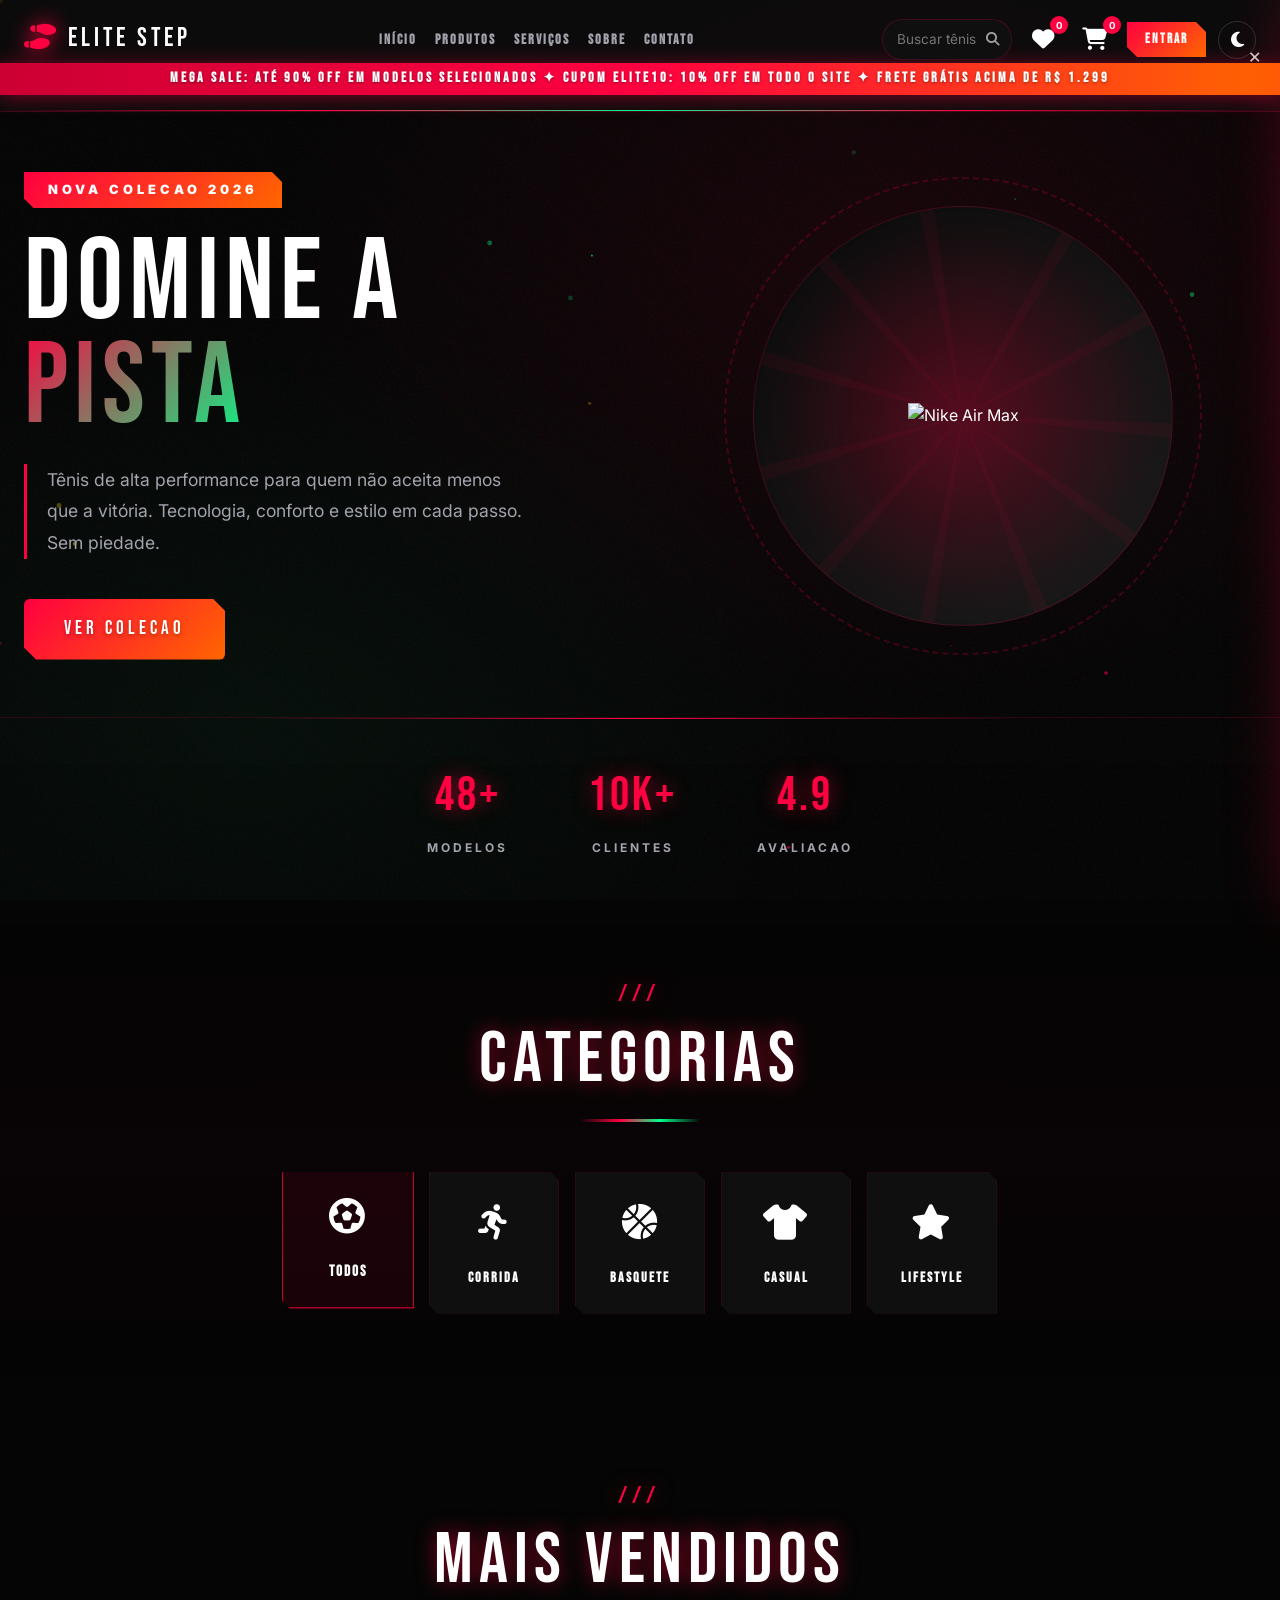
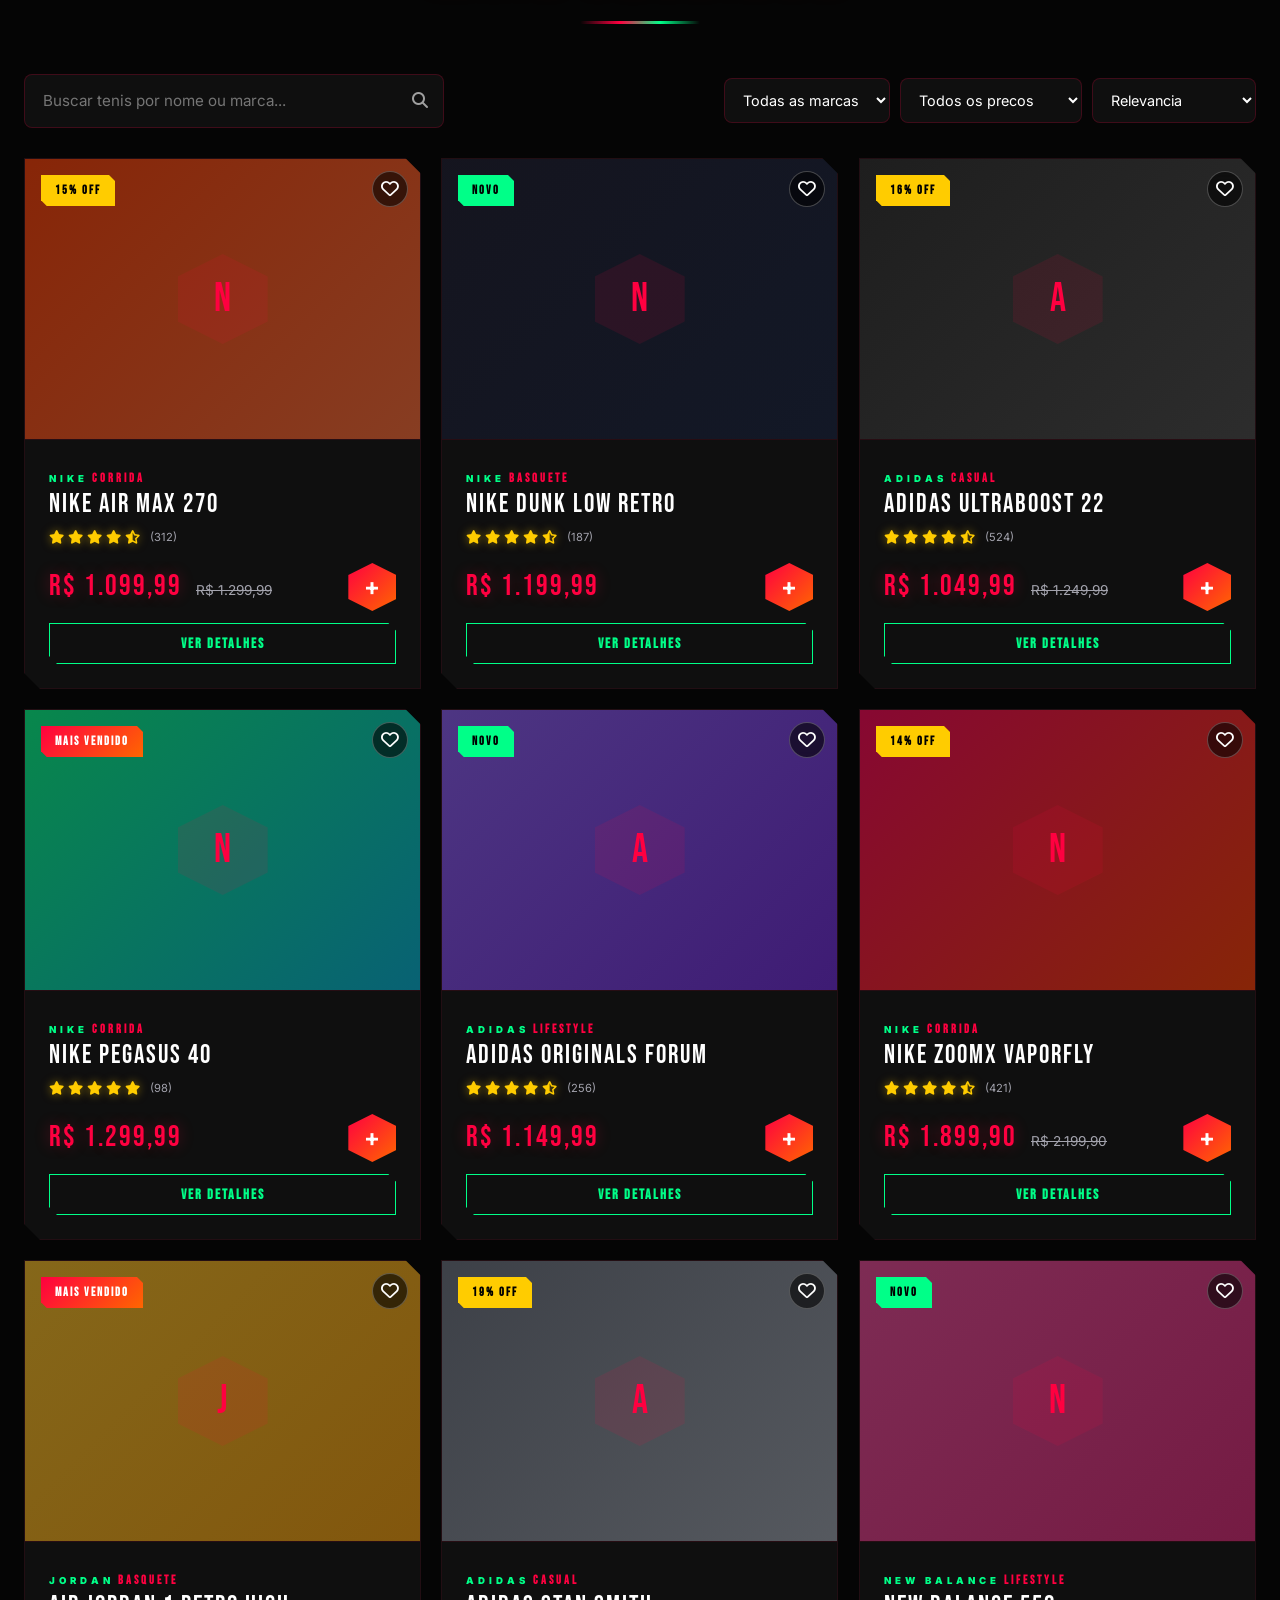
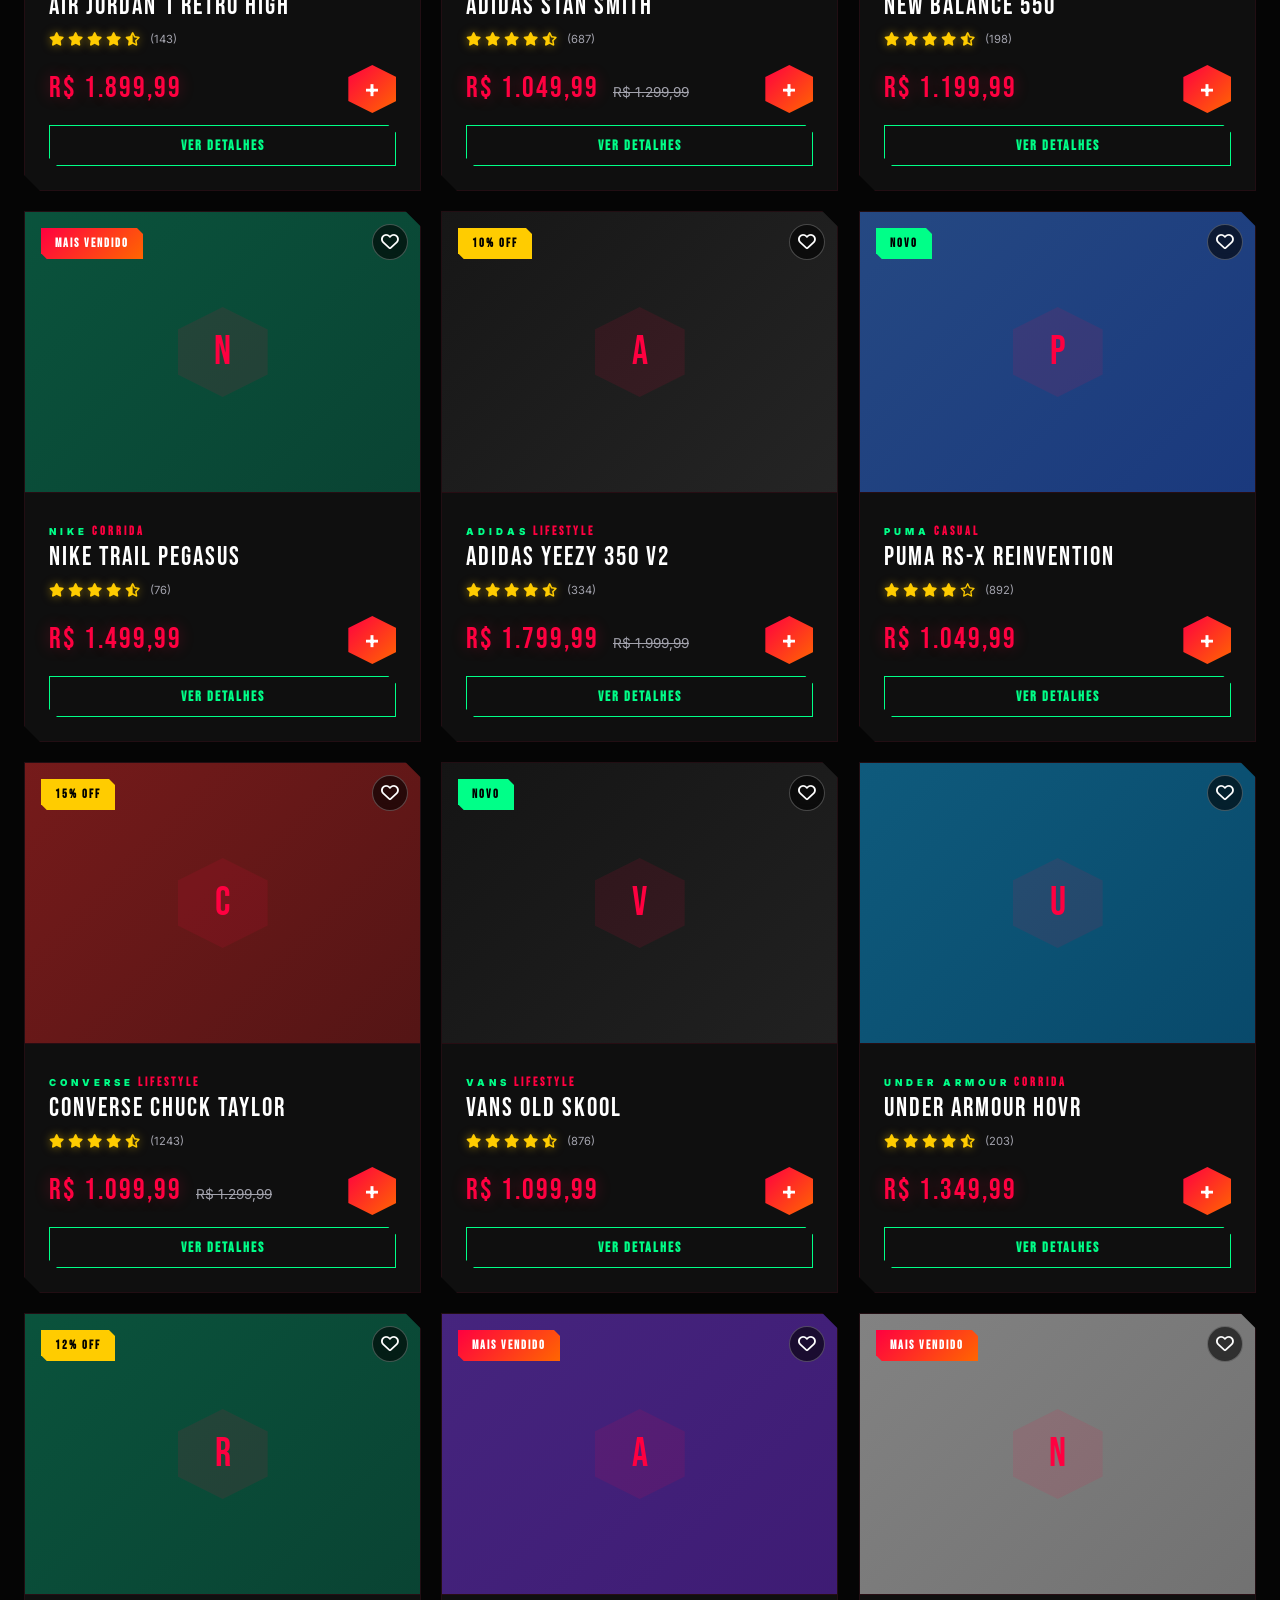
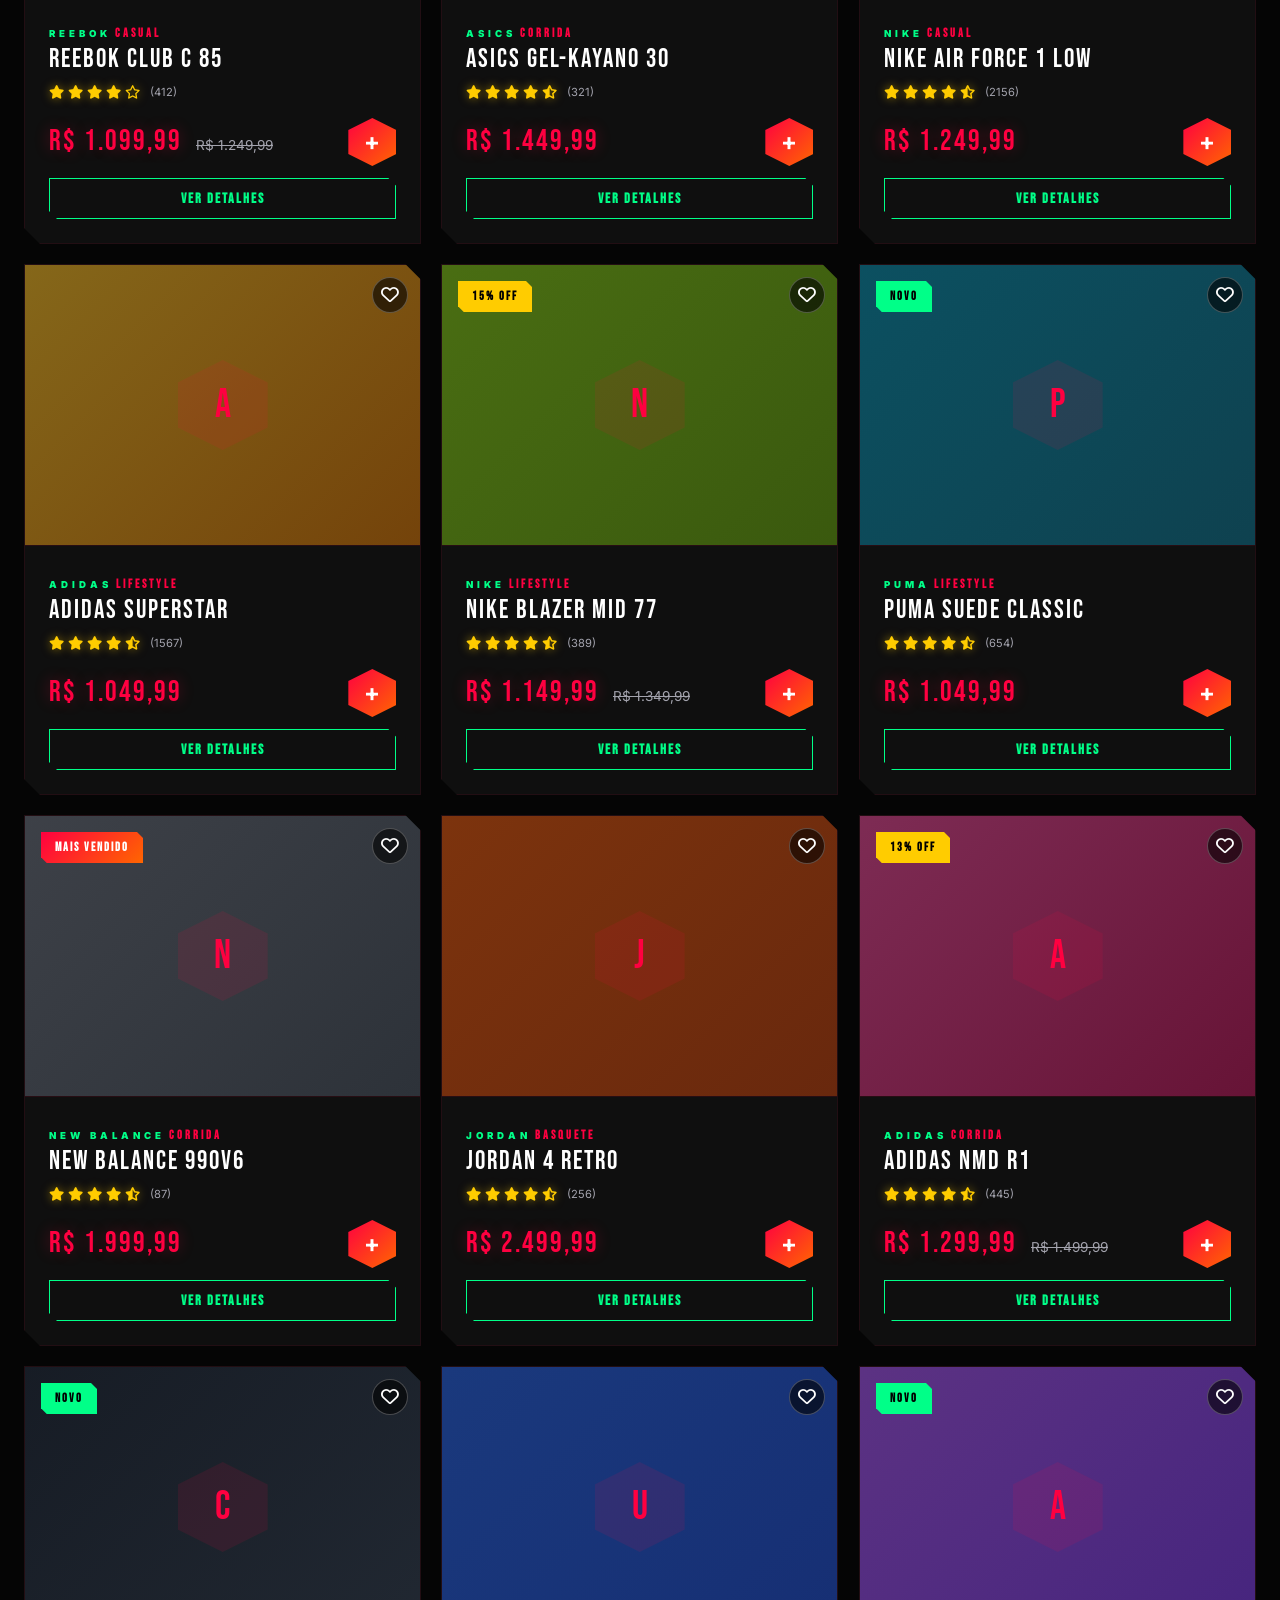
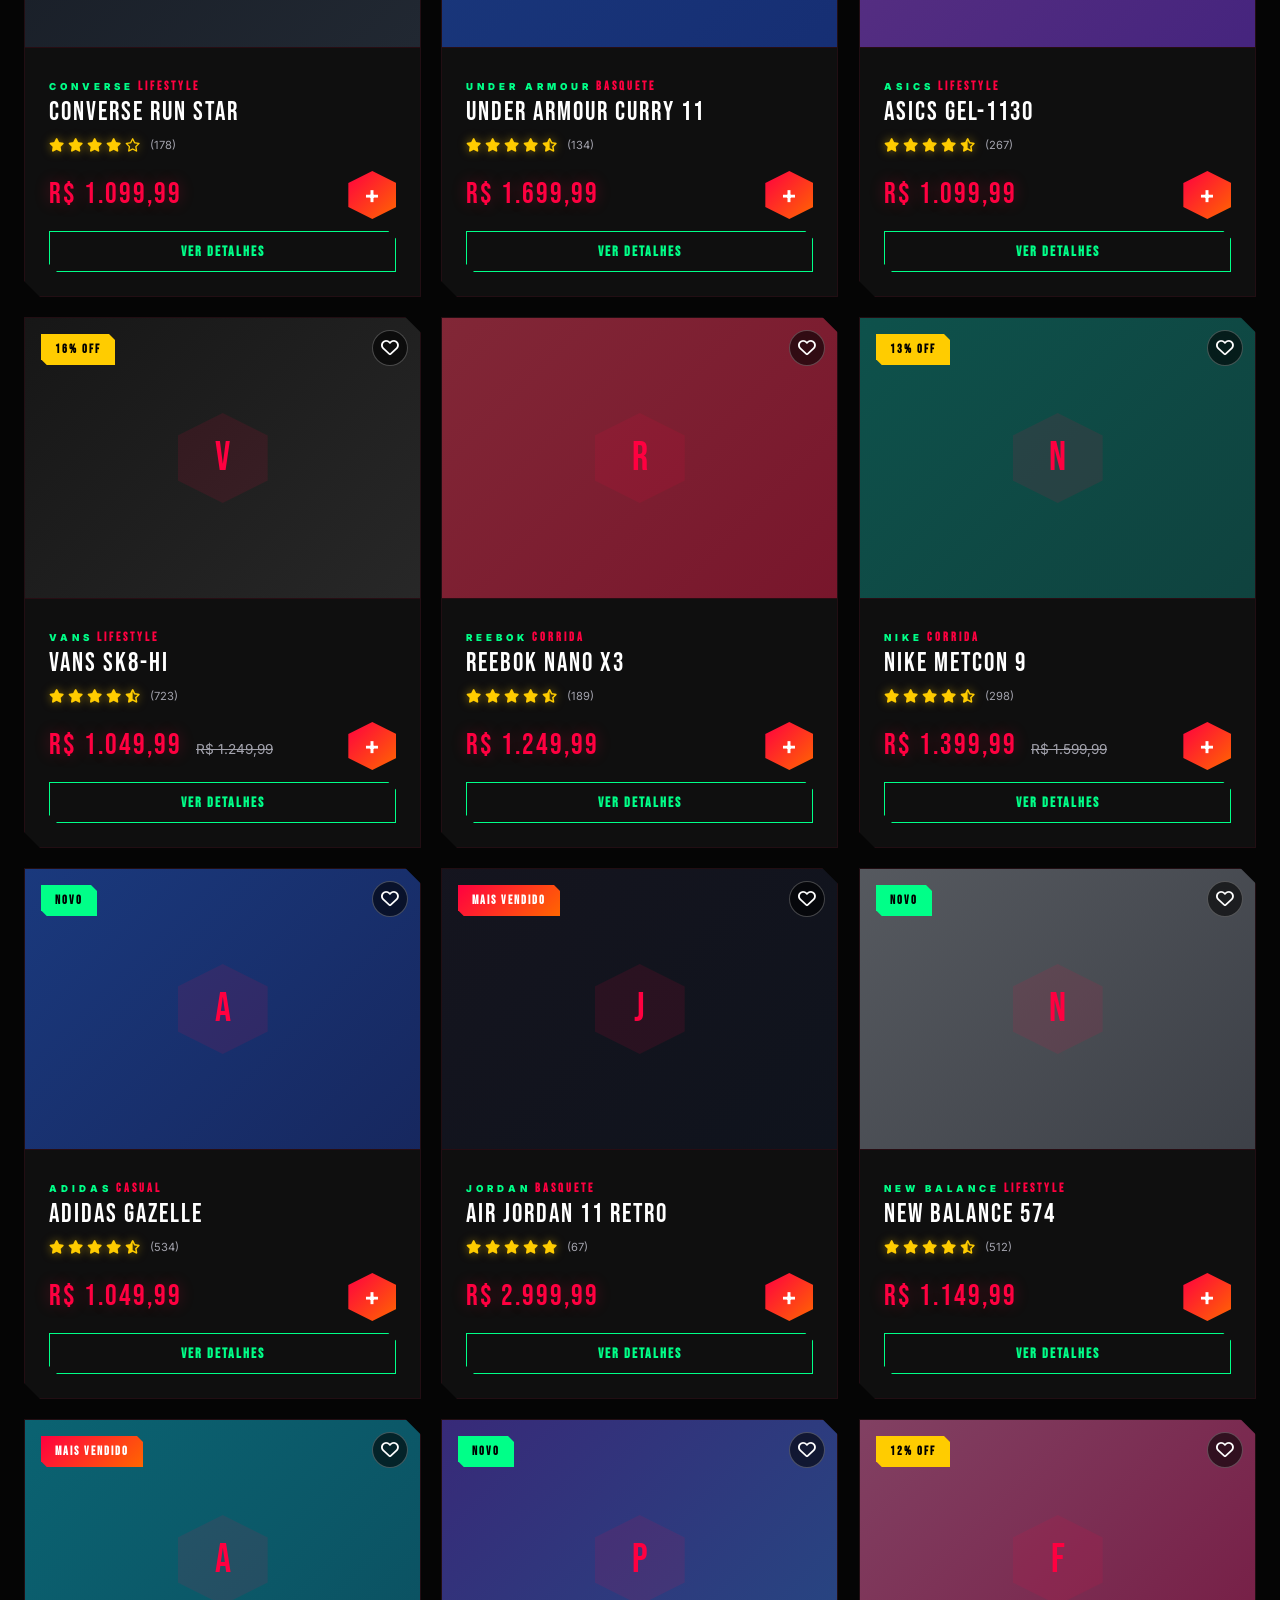
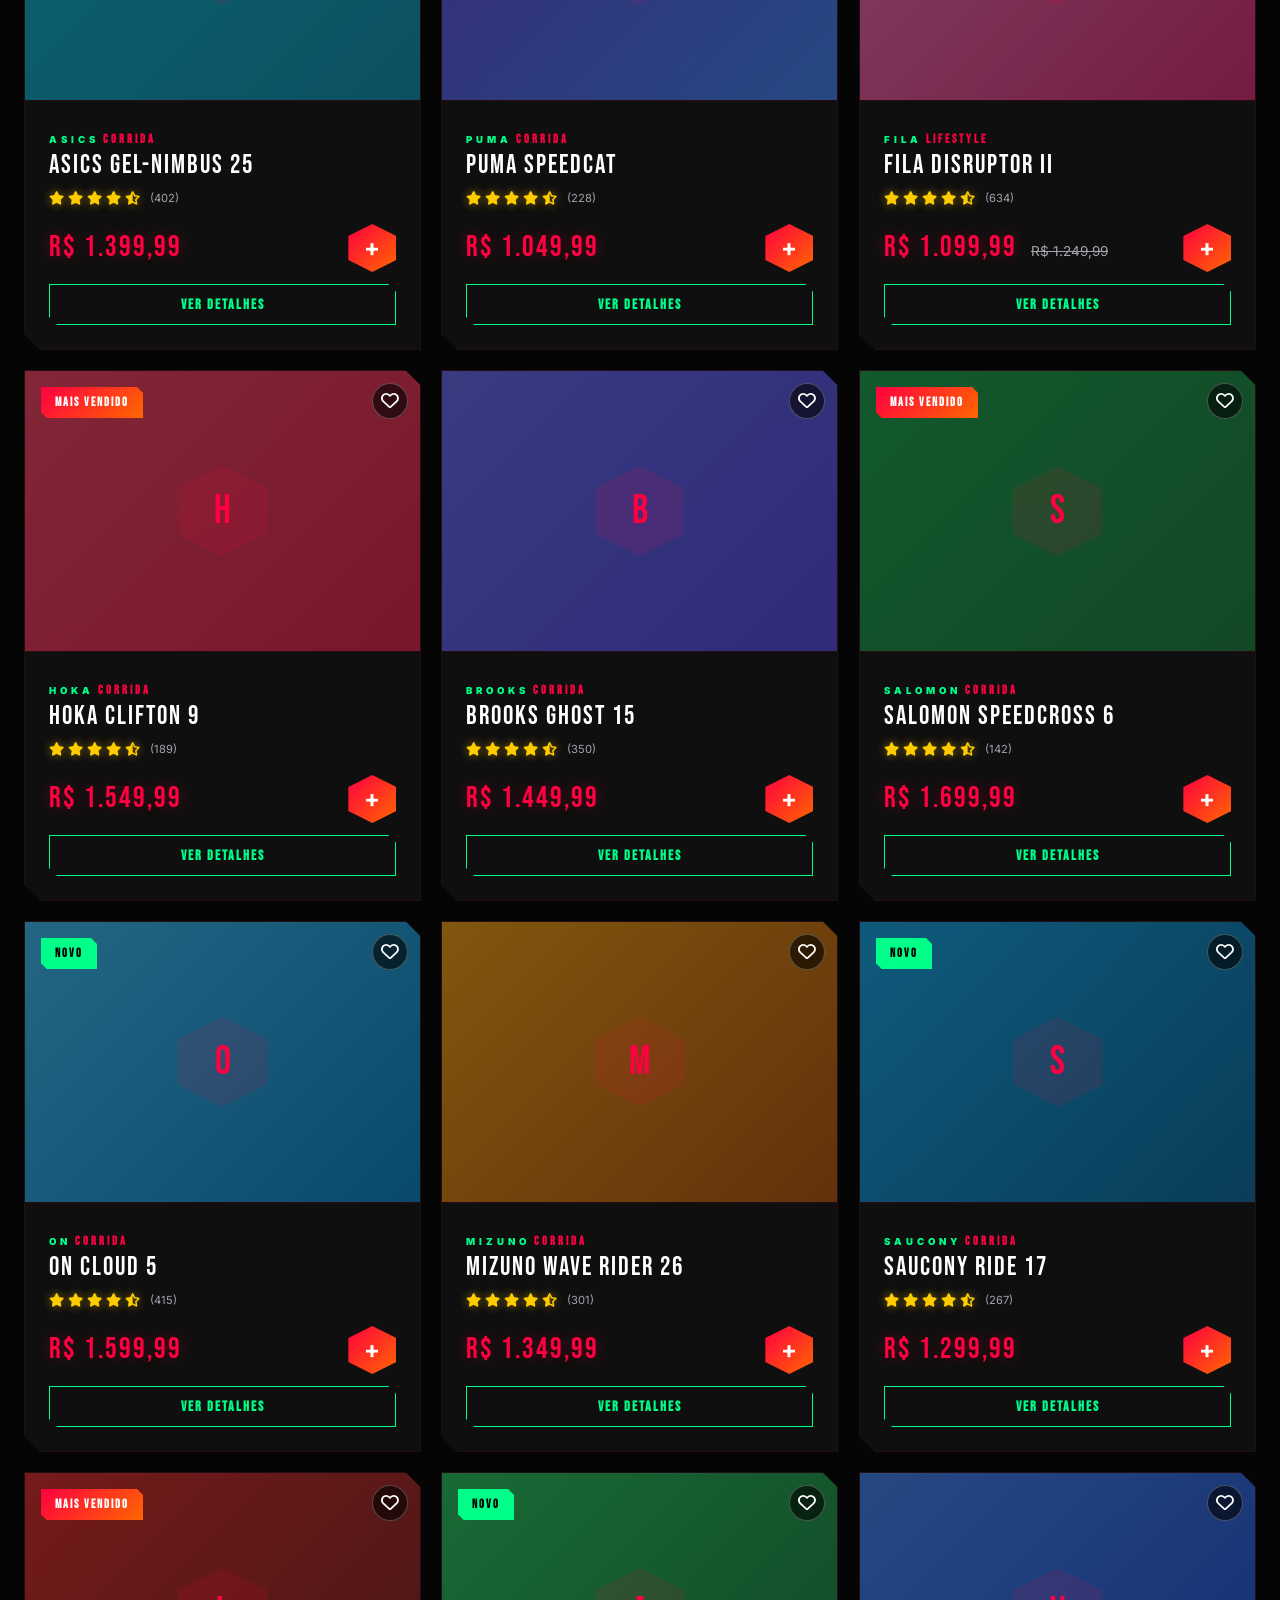
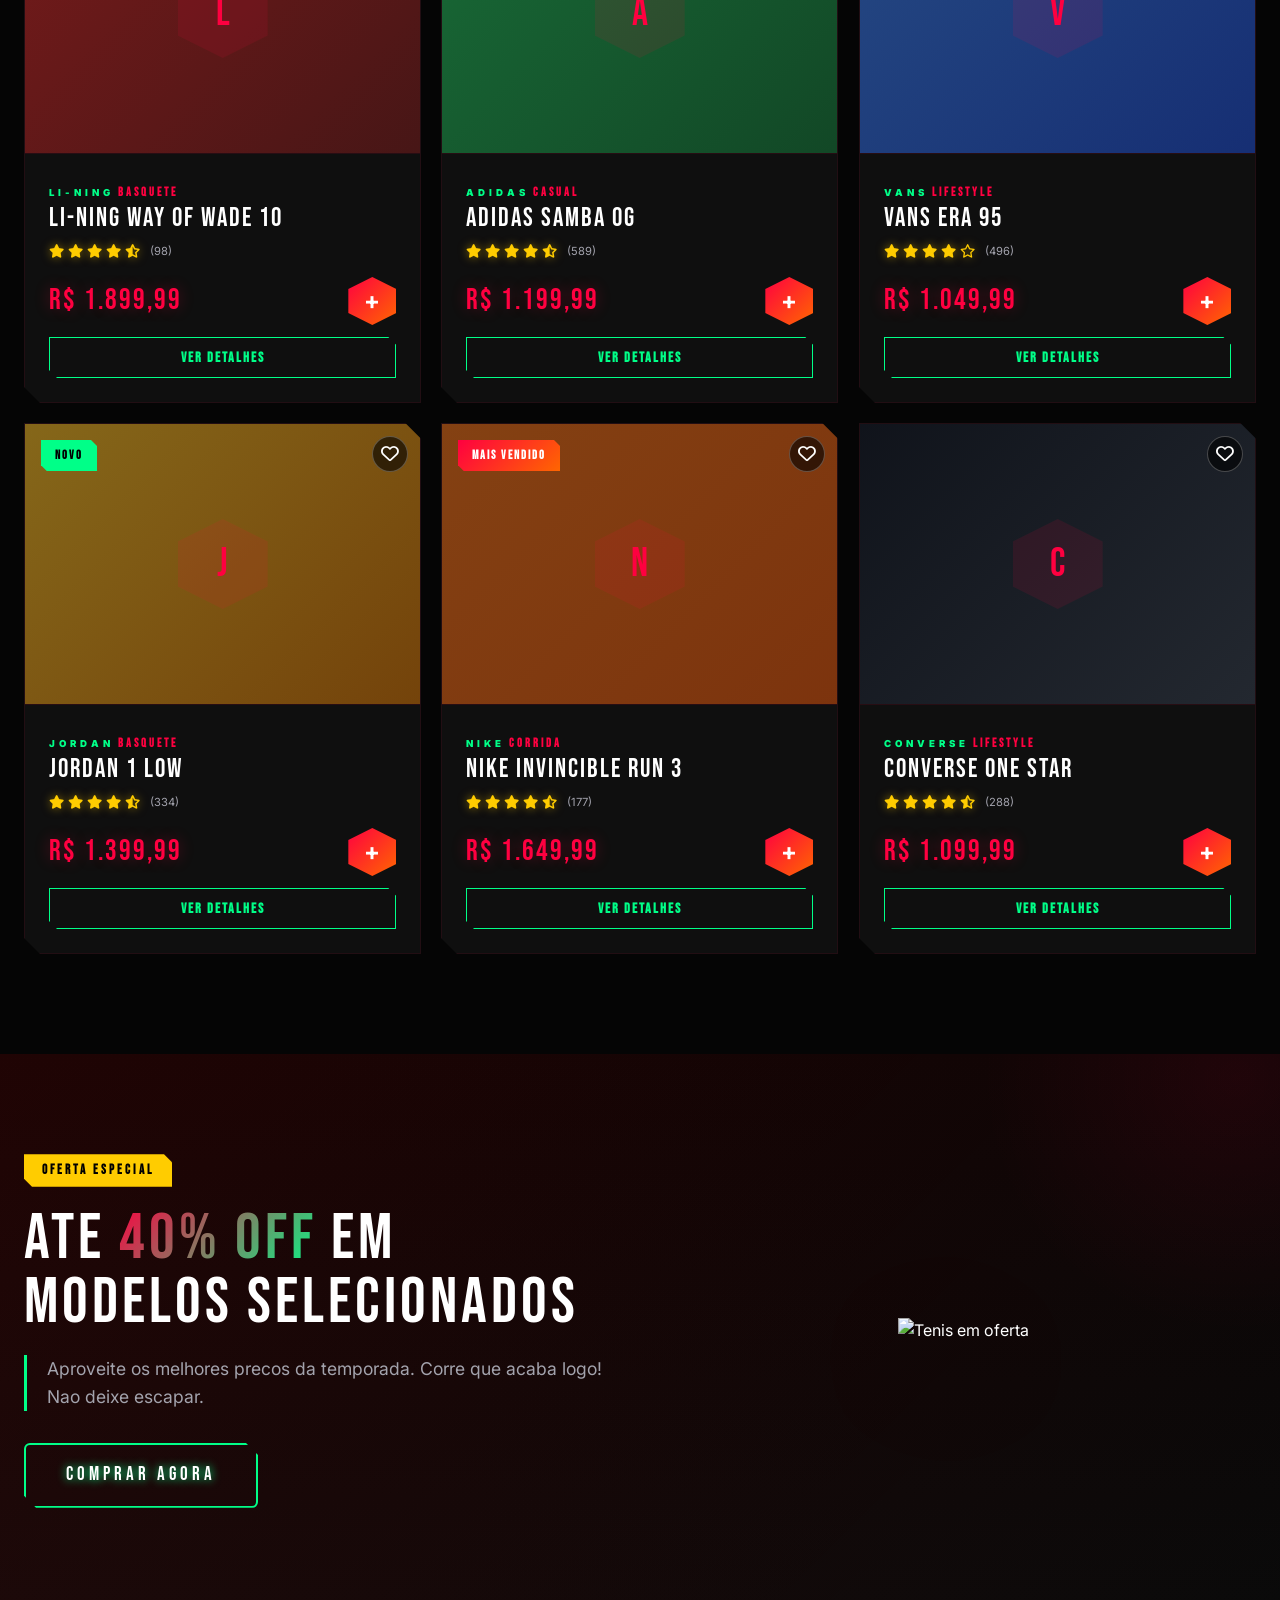
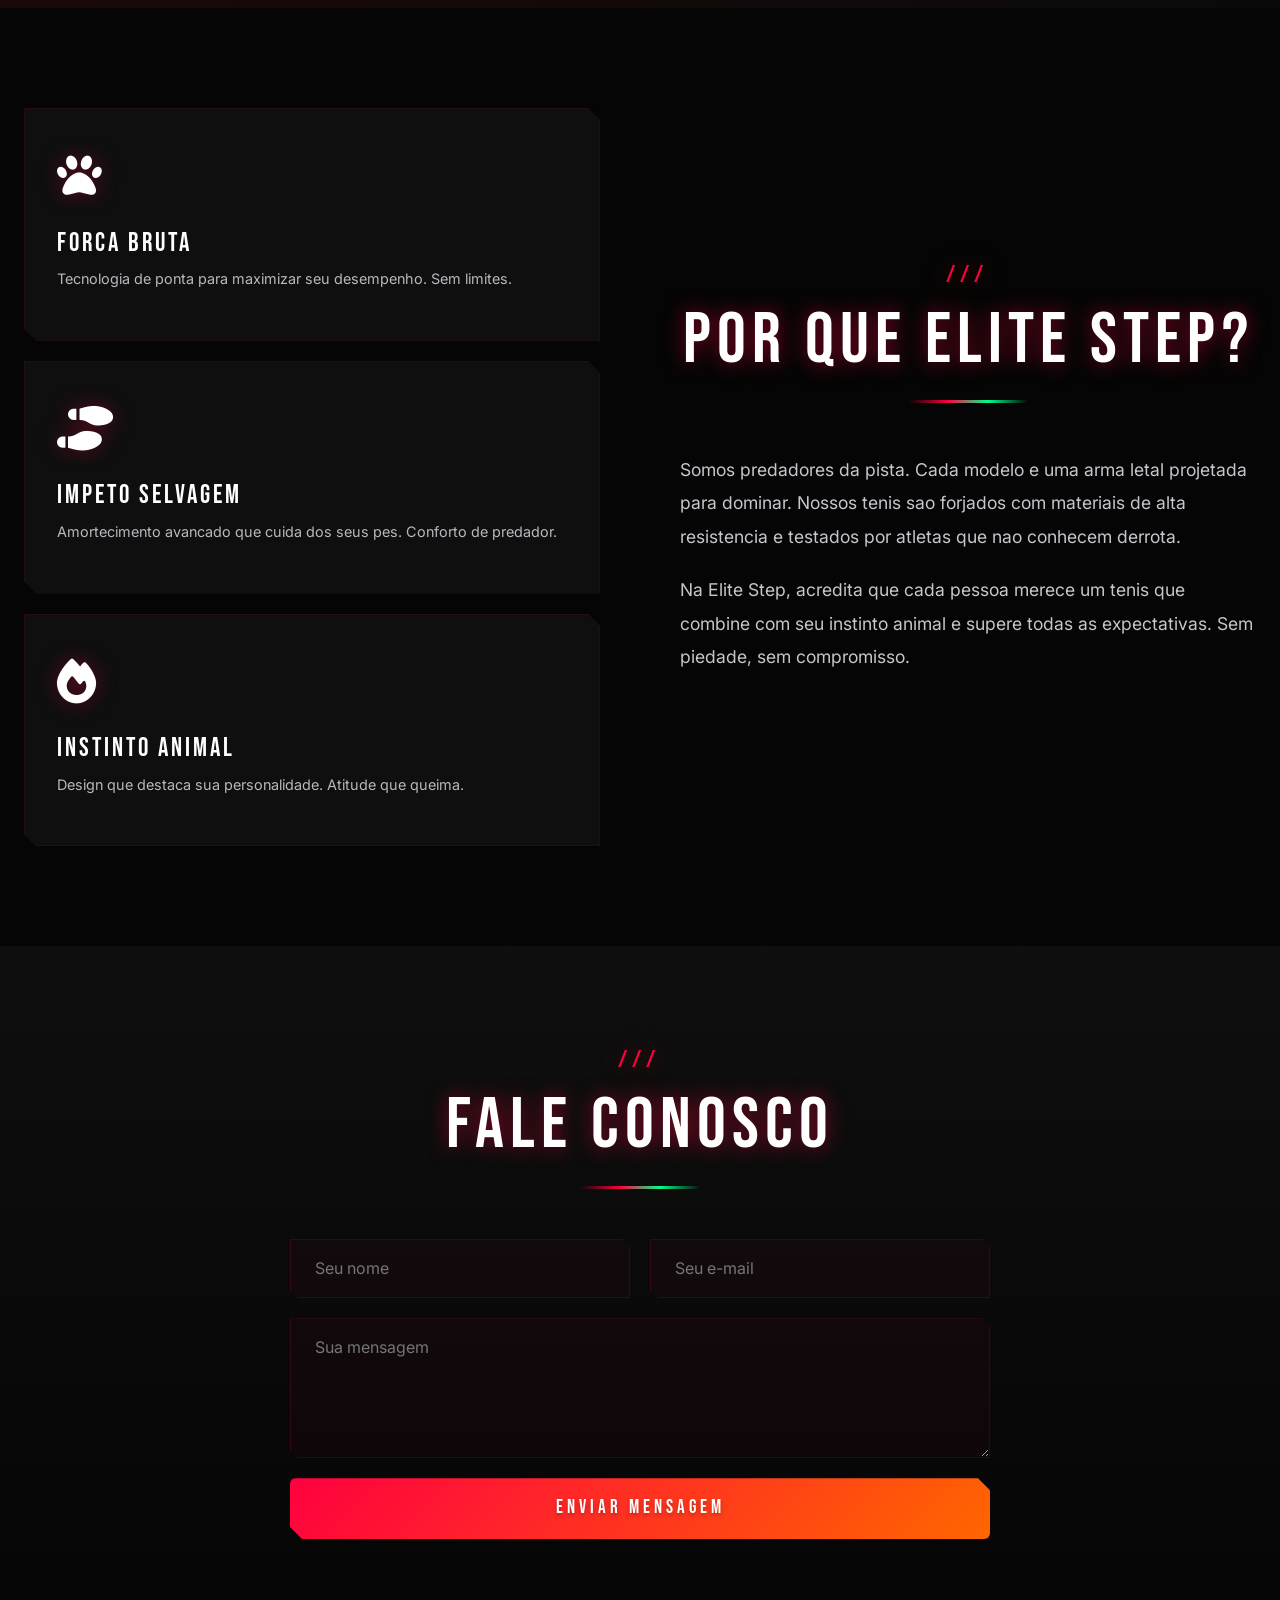
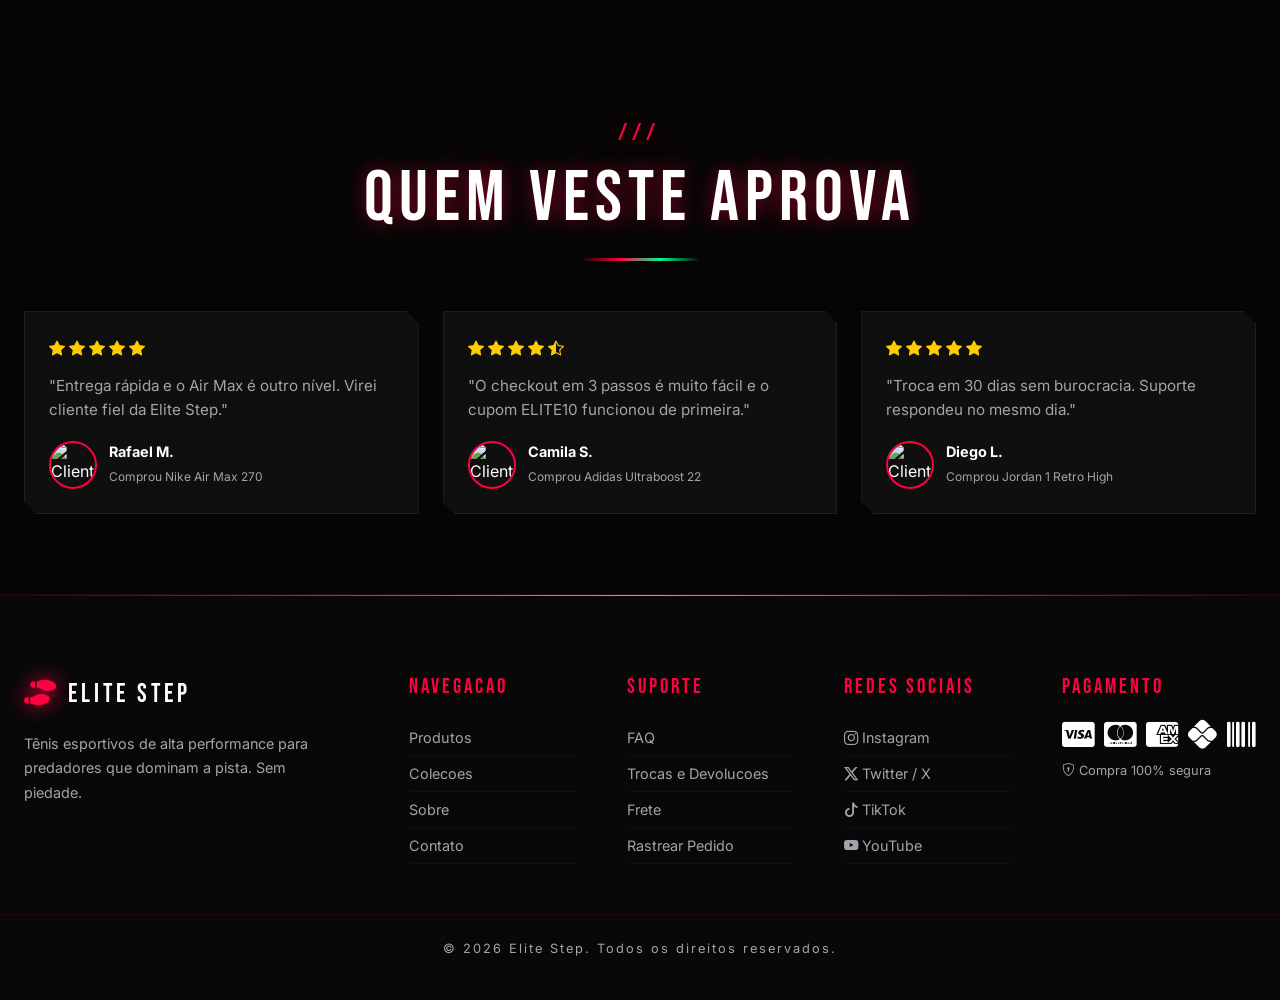
==== commit 0deff32a: "add resolvendo falhias no projeto" ====
--- a/index.html
+++ b/index.html
@@ -60,6 +60,12 @@
 <body>
 <script>try{if(localStorage.getItem("eliteTheme")==="light"){document.body.setAttribute("data-theme","light")}}catch(e){}</script>
 
+  <!-- FAIXA PROMOCIONAL -->
+  <div class="promo-bar" id="promoBar">
+    <p class="promo-text" id="promoText">MEGA SALE: até 90% OFF em modelos selecionados</p>
+    <button class="promo-close" id="promoClose" aria-label="Fechar aviso">&times;</button>
+  </div>
+
   <!-- PRELOADER -->
   <div class="preloader" id="preloader">
     <div class="preloader-claws"><i class="fa-solid fa-shoe-prints"></i></div>
@@ -81,10 +87,6 @@
         <a href="#servicos" class="nav-link">Serviços</a>
         <a href="#sobre" class="nav-link">Sobre</a>
         <a href="#contato" class="nav-link">Contato</a>
-        <a href="favoritos.html" class="nav-link">Favoritos</a>
-        <a href="carrinho.html" class="nav-link">Carrinho</a>
-        <a href="checkout.html" class="nav-link">Checkout</a>
-        <a href="login.html" class="nav-link" id="authLink">Entrar</a>
       </nav>
       <div class="header-actions">
         <div class="header-search">
@@ -99,7 +101,7 @@
           <i class="fa-solid fa-cart-shopping"></i>
           <span class="cart-count" id="cartCount">0</span>
         </a>
-        <a href="login.html" class="cart-btn" id="authBtn" aria-label="Conta"><i class="fa-solid fa-user"></i></a>
+        <a href="login.html" class="login-text-btn" id="authBtn">ENTRAR</a>
         <button class="theme-toggle" id="themeToggle" aria-label="Alternar tema"><i class="fa-solid fa-moon"></i></button>
         <button class="menu-toggle" id="menuToggle" aria-label="Menu">
           <span></span><span></span><span></span>
@@ -126,7 +128,7 @@
     </div>
     <div class="hero-stats">
       <div class="stat">
-        <span class="stat-num">32+</span>
+        <span class="stat-num">48+</span>
         <span class="stat-label">Modelos</span>
       </div>
       <div class="stat">
@@ -187,10 +189,10 @@
           </select>
           <select id="priceFilter" class="toolbar-select" aria-label="Filtrar por preco">
             <option value="todos">Todos os precos</option>
-            <option value="10k12k">R$ 10.000 - R$ 12.000</option>
-            <option value="12k15k">R$ 12.000 - R$ 15.000</option>
-            <option value="15k20k">R$ 15.000 - R$ 20.000</option>
-            <option value="acima20k">Acima de R$ 20.000</option>
+            <option value="ate1300">Até R$ 1.300</option>
+            <option value="1300_1700">R$ 1.300 - R$ 1.700</option>
+            <option value="1700_2100">R$ 1.700 - R$ 2.100</option>
+            <option value="acima2100">Acima de R$ 2.100</option>
           </select>
           <select id="sortSelect" class="toolbar-select" aria-label="Ordenar produtos">
             <option value="relevancia">Relevancia</option>
@@ -314,7 +316,7 @@
       <div class="footer-links">
         <h4>Navegacao</h4>
         <a href="#produtos">Produtos</a>
-        <a href="#colecoes">Colec</a>
+        <a href="#colecoes">Colecoes</a>
         <a href="#sobre">Sobre</a>
         <a href="#contato">Contato</a>
       </div>
@@ -368,32 +370,6 @@
     </div>
   </aside>
 
-  <!-- MODAL PRODUTO -->
-  <div class="modal-overlay" id="modalOverlay">
-    <div class="modal" id="productModal">
-      <button class="modal-close" id="modalClose">&times;</button>
-      <div class="modal-body">
-        <div class="modal-image" id="modalImage"></div>
-        <div class="modal-info">
-          <span class="modal-cat" id="modalCat"></span>
-          <h2 id="modalName"></h2>
-          <div class="modal-rating" id="modalRating"></div>
-          <p class="modal-price" id="modalPrice"></p>
-          <p class="modal-desc" id="modalDesc"></p>
-          <div class="modal-sizes">
-            <p>Tamanho:</p>
-            <div class="sizes" id="modalSizes"></div>
-          </div>
-          <div class="modal-colors">
-            <p>Cores:</p>
-            <div class="colors" id="modalColors"></div>
-          </div>
-          <button class="btn btn-primary btn-full" id="modalAddBtn">ADICIONAR AO CARRINHO</button>
-        </div>
-      </div>
-    </div>
-  </div>
-
   <script src="script.js"></script>
 </body>
 </html>
--- a/style.css
+++ b/style.css
@@ -23,8 +23,8 @@
   --bg: #f4f4f5;
   --bg-card: #ffffff;
   --bg-card-hover: #e4e4e7;
-  --text: #18181b;
-  --text-muted: #71717a;
+  --text: #101013;
+  --text-muted: #3f3f46;
   --shadow: 0 0 30px rgba(0,0,0,0.08);
   --shadow-lg: 0 0 60px rgba(0,0,0,0.10);
 }
@@ -165,7 +165,7 @@
   border-color: rgba(0,0,0,0.10);
 }
 body[data-theme="light"] .search-box input::placeholder {
-  color: #a1a1aa;
+  color: #52525b;
 }
 body[data-theme="light"] .toolbar-select {
   background: #f4f4f5;
@@ -173,10 +173,10 @@
   border-color: rgba(0,0,0,0.10);
 }
 body[data-theme="light"] .search-icon {
-  color: #a1a1aa;
+  color: #52525b;
 }
 body[data-theme="light"] .product-old-price {
-  color: #a1a1aa;
+  color: #52525b;
 }
 body[data-theme="light"] .product-add-btn {
   background: #f4f4f5;
@@ -190,13 +190,15 @@
   color: var(--primary);
 }
 body[data-theme="light"] .card-fav-btn {
-  color: #a1a1aa;
+  color: #3f3f46;
+  background: rgba(255, 255, 255, 0.92);
+  border-color: rgba(0, 0, 0, 0.12);
 }
 body[data-theme="light"] .card-fav-btn.fav-active {
   color: #ef4444;
 }
 body[data-theme="light"] .no-results {
-  color: #71717a;
+  color: #3f3f46;
 }
 body[data-theme="light"] .cart-sidebar {
   background: #fff;
@@ -262,11 +264,11 @@
 }
 body[data-theme="light"] .confirm-address p,
 body[data-theme="light"] .confirm-pay p {
-  color: #52525b;
+  color: #27272a;
 }
 body[data-theme="light"] .step-num {
   background: #e4e4e7;
-  color: #52525b;
+  color: #27272a;
 }
 body[data-theme="light"] .step-indicator.active .step-num {
   background: var(--primary);
@@ -276,7 +278,7 @@
   border-bottom-color: rgba(0,0,0,0.08);
 }
 body[data-theme="light"] .confirm-row span:first-child {
-  color: #71717a;
+  color: #3f3f46;
 }
 body[data-theme="light"] .confirm-total {
   background: rgba(255, 0, 64, 0.06);
@@ -300,7 +302,7 @@
   color: var(--primary);
 }
 body[data-theme="light"] .faq-item p {
-  color: #52525b;
+  color: #27272a;
 }
 body[data-theme="light"] .track-input input,
 body[data-theme="light"] .tracking-box input {
@@ -321,7 +323,7 @@
 }
 body[data-theme="light"] .track-step {
   background: #e4e4e7;
-  color: #71717a;
+  color: #3f3f46;
 }
 body[data-theme="light"] .track-step.active {
   background: var(--primary);
@@ -342,7 +344,7 @@
 }
 body[data-theme="light"] .cart-page-remove {
   border-color: rgba(0,0,0,0.12);
-  color: #71717a;
+  color: #3f3f46;
 }
 body[data-theme="light"] .cart-page-remove:hover {
   background: #ef4444;
@@ -354,7 +356,7 @@
 body[data-theme="light"] .empty-state p,
 body[data-theme="light"] .cart-empty,
 body[data-theme="light"] .favoritos-empty {
-  color: #71717a;
+  color: #3f3f46;
 }
 body[data-theme="light"] .product-rating .stars {
   color: #fbbf24;
@@ -370,13 +372,13 @@
   color: var(--primary);
 }
 body[data-theme="light"] .cart-page-meta {
-  color: #52525b;
+  color: #27272a;
 }
 body[data-theme="light"] .cart-page-img img {
   background: #f4f4f5;
 }
 body[data-theme="light"] .cart-page-color-dot {
-  border-color: #a1a1aa;
+  border-color: #52525b;
 }
 body[data-theme="light"] .cart-summary {
   background: #ffffff;
@@ -392,7 +394,7 @@
 }
 body[data-theme="light"] .summary-row {
   border-bottom-color: rgba(0,0,0,0.08);
-  color: #52525b;
+  color: #27272a;
 }
 body[data-theme="light"] .summary-cupom input {
   background: #f4f4f5;
@@ -400,7 +402,7 @@
   border-color: rgba(0,0,0,0.10);
 }
 body[data-theme="light"] .summary-cupom input::placeholder {
-  color: #a1a1aa;
+  color: #52525b;
 }
 body[data-theme="light"] .continue-link {
   color: var(--primary);
@@ -409,7 +411,7 @@
   color: #18181b;
 }
 body[data-theme="light"] .step-label {
-  color: #52525b;
+  color: #27272a;
 }
 body[data-theme="light"] .step-indicator.active .step-label {
   color: #fff;
@@ -445,7 +447,7 @@
 body[data-theme="light"] .page-subtitle,
 body[data-theme="light"] .detalhes-desc,
 body[data-theme="light"] .detalhes-brand {
-  color: #52525b;
+  color: #27272a;
 }
 body[data-theme="light"] .option-group label,
 body[data-theme="light"] .detalhes-options label,
@@ -494,7 +496,7 @@
   --border: #1f1f23;
   --card-bg: #111111;
   --text: #ffffff;
-  --text-muted: #666666;
+  --text-muted: #a3a3ad;
   --blood: #8b0000;
   --neon-green: #00ff41;
   --neon-blue: #00d4ff;
@@ -536,7 +538,7 @@
 }
 body[data-theme="light"]::after {
   background:
-    linear-gradient(rgba(244, 244, 245, 0.25), rgba(244, 244, 245, 0.35)),
+    linear-gradient(rgba(244, 244, 245, 0.84), rgba(244, 244, 245, 0.90)),
     url("https://images.unsplash.com/photo-1552346154-21d32810aba3?w=1920&q=80&auto=format&fit=crop") center / cover no-repeat fixed;
 }
 
@@ -711,16 +713,20 @@
   display: flex;
   align-items: center;
   justify-content: space-between;
+  gap: 16px;
+  min-width: 0;
 }
 
 .logo {
   font-family: var(--font-display);
-  font-size: 2rem;
-  letter-spacing: 6px;
+  font-size: 1.6rem;
+  letter-spacing: 4px;
   display: flex;
   align-items: center;
   gap: 8px;
   text-transform: uppercase;
+  white-space: nowrap;
+  flex-shrink: 0;
 }
 
 .logo-icon {
@@ -737,19 +743,32 @@
 
 .nav {
   display: flex;
-  gap: 40px;
-}
+  align-items: center;
+  gap: 18px;
+  flex: 1 1 auto;
+  min-width: 0;
+  justify-content: center;
+  flex-wrap: nowrap;
+  white-space: nowrap;
+  overflow-x: auto;
+  scrollbar-width: none;
+  padding: 4px 2px;
+}
+
+.nav::-webkit-scrollbar { display: none; }
 
 .nav-link {
   font-family: var(--font-display);
   font-weight: 700;
-  font-size: 1rem;
+  font-size: 0.9rem;
   text-transform: uppercase;
-  letter-spacing: 3px;
+  letter-spacing: 2px;
   position: relative;
   padding: 8px 0;
   transition: var(--transition);
   color: var(--text-muted);
+  white-space: nowrap;
+  flex-shrink: 0;
 }
 
 .nav-link::before {
@@ -776,7 +795,9 @@
 .header-actions {
   display: flex;
   align-items: center;
-  gap: 20px;
+  gap: 12px;
+  flex-shrink: 0;
+  margin-left: auto;
 }
 
 .header-search {
@@ -785,7 +806,7 @@
   align-items: center;
 }
 .header-search input {
-  width: 170px;
+  width: 130px;
   padding: 9px 34px 9px 14px;
   background: var(--bg-card);
   border: 1px solid rgba(255, 0, 64, 0.2);
@@ -795,7 +816,7 @@
   outline: none;
   transition: var(--transition);
 }
-.header-search input:focus { border-color: var(--primary); width: 210px; }
+.header-search input:focus { border-color: var(--primary); width: 170px; }
 .header-search span {
   position: absolute;
   right: 12px;
@@ -826,6 +847,49 @@
   filter: drop-shadow(0 0 10px var(--primary));
 }
 
+.login-text-btn {
+  font-family: var(--font-display);
+  font-weight: 700;
+  font-size: 0.82rem;
+  letter-spacing: 2px;
+  text-transform: uppercase;
+  color: #fff;
+  padding: 7px 18px;
+  white-space: nowrap;
+  background: linear-gradient(135deg, var(--primary), var(--fire));
+  clip-path: polygon(0 0, calc(100% - 10px) 0, 100% 10px, 100% 100%, 10px 100%, 0 calc(100% - 10px));
+  position: relative;
+  overflow: hidden;
+  transition: var(--transition);
+  animation: entrarPulse 2s ease-in-out infinite;
+}
+.login-text-btn::after {
+  content: '';
+  position: absolute;
+  top: 0;
+  left: -80%;
+  width: 50%;
+  height: 100%;
+  background: linear-gradient(90deg, transparent, rgba(255, 255, 255, 0.5), transparent);
+  animation: entrarShine 2.5s ease-in-out infinite;
+}
+.login-text-btn:hover {
+  transform: scale(1.1);
+  color: #fff;
+  text-shadow: 0 0 10px rgba(255, 255, 255, 0.8);
+}
+.login-text-btn .fa-solid { font-size: 1rem; }
+@keyframes entrarPulse {
+  0%, 100% { box-shadow: 0 0 10px rgba(255, 0, 64, 0.4); }
+  50% { box-shadow: 0 0 28px rgba(255, 0, 64, 0.85), 0 0 60px rgba(255, 102, 0, 0.4); }
+}
+@keyframes entrarShine {
+  0% { left: -80%; }
+  60%, 100% { left: 130%; }
+}
+body[data-theme="light"] .login-text-btn { color: #fff; }
+body[data-theme="light"] .login-text-btn:hover { color: #fff; }
+
 .cart-count {
   position: absolute;
   top: -4px;
@@ -874,12 +938,76 @@
 }
 
 /* ===== HERO ===== */
+/* ===== PROMO BAR (faixa de desconto abaixo do menu) ===== */
+.promo-bar {
+  display: none;
+}
+.header .promo-bar {
+  position: static;
+  z-index: 1001;
+  height: 32px;
+  display: flex;
+  align-items: center;
+  justify-content: center;
+  background: linear-gradient(90deg, var(--primary-dark), var(--primary) 50%, var(--fire));
+  box-shadow: 0 2px 20px rgba(255, 0, 64, 0.45);
+  overflow: hidden;
+}
+.promo-bar::before {
+  content: '';
+  position: absolute;
+  top: 0;
+  left: -60%;
+  width: 40%;
+  height: 100%;
+  background: linear-gradient(90deg, transparent, rgba(255, 255, 255, 0.35), transparent);
+  animation: promoShine 3s ease-in-out infinite;
+}
+@keyframes promoShine {
+  0% { left: -60%; }
+  60%, 100% { left: 130%; }
+}
+.promo-text {
+  font-family: var(--font-display);
+  font-size: 0.85rem;
+  font-weight: 700;
+  letter-spacing: 3px;
+  text-transform: uppercase;
+  color: #fff;
+  text-shadow: 0 1px 3px rgba(0, 0, 0, 0.4);
+  white-space: nowrap;
+  margin: 0;
+  will-change: transform;
+  animation: promoMarquee 22s linear infinite;
+}
+@keyframes promoMarquee {
+  0% { transform: translateX(-100%); }
+  100% { transform: translateX(100%); }
+}
+.promo-close {
+  position: absolute;
+  right: 10px;
+  top: 50%;
+  transform: translateY(-50%);
+  color: #fff;
+  font-size: 1.3rem;
+  line-height: 1;
+  padding: 2px 8px;
+  opacity: 0.8;
+  transition: var(--transition);
+}
+.promo-close:hover { opacity: 1; transform: translateY(-50%) scale(1.2); }
+body.promo-closed .promo-bar { display: none; }
+@media (max-width: 640px) {
+  .promo-text { font-size: 0.68rem; letter-spacing: 2px; }
+}
+
 .hero {
   min-height: 100vh;
   display: flex;
   flex-direction: column;
   justify-content: center;
-  padding-top: 80px;
+  padding-top: 115px;
   position: relative;
   overflow: hidden;
   background: 
@@ -1101,9 +1229,14 @@
 .cat-grid {
   display: flex;
   gap: 16px;
-  justify-content: center;
-  flex-wrap: wrap;
-}
+  justify-content: safe center;
+  flex-wrap: nowrap;
+  overflow-x: auto;
+  scrollbar-width: none;
+  padding-bottom: 8px;
+}
+
+.cat-grid::-webkit-scrollbar { display: none; }
 
 .cat-card {
   display: flex;
@@ -1115,6 +1248,7 @@
   border: 1px solid rgba(255, 0, 64, 0.1);
   transition: var(--transition);
   min-width: 130px;
+  flex-shrink: 0;
   font-family: var(--font-display);
   font-weight: 700;
   font-size: 0.9rem;
@@ -1600,13 +1734,13 @@
 }
 
 .sobre-card p {
-  color: var(--text-muted);
+  color: #b8b8bf;
   font-size: 0.9rem;
   line-height: 1.7;
 }
 
 .sobre-text p {
-  color: var(--text-muted);
+  color: #c6c6cd;
   margin-bottom: 20px;
   font-size: 1.1rem;
   line-height: 1.9;
@@ -1679,7 +1813,7 @@
 
 .footer-inner {
   display: grid;
-  grid-template-columns: 2fr 1fr 1fr 1fr;
+  grid-template-columns: 2fr 1fr 1fr 1fr 1fr;
   gap: 50px;
   padding-bottom: 50px;
 }
@@ -1893,6 +2027,7 @@
 .modal-overlay.open { opacity: 1; visibility: visible; }
 
 .modal {
+  display: block;
   background: #0a0a0a;
   max-width: 850px;
   width: 100%;
@@ -1998,6 +2133,51 @@
   text-transform: uppercase;
   letter-spacing: 2px;
   color: var(--accent);
+}
+
+.size-hint {
+  color: var(--text-muted);
+  font-family: var(--font-body);
+  font-weight: 400;
+  font-size: 0.75rem;
+  letter-spacing: 0;
+  text-transform: none;
+}
+
+.size-guide {
+  margin: -8px 0 22px;
+  font-size: 0.8rem;
+  color: var(--text-muted);
+}
+.size-guide summary {
+  cursor: pointer;
+  color: var(--accent);
+  font-family: var(--font-display);
+  letter-spacing: 2px;
+  font-size: 0.8rem;
+  text-transform: uppercase;
+  list-style: none;
+}
+.size-guide summary::-webkit-details-marker { display: none; }
+.size-guide summary:hover { color: var(--primary); }
+.size-guide table {
+  width: 100%;
+  margin-top: 10px;
+  border-collapse: collapse;
+  font-size: 0.78rem;
+}
+.size-guide th,
+.size-guide td {
+  padding: 6px 8px;
+  border: 1px solid var(--border);
+  text-align: center;
+}
+.size-guide th { color: var(--accent); font-weight: 700; }
+.size-guide td { color: var(--text-muted); }
+.size-guide .size-tip {
+  margin-top: 8px;
+  font-size: 0.75rem;
+  line-height: 1.5;
 }
 
 .sizes {
@@ -2557,13 +2737,25 @@
   letter-spacing: 2px;
   font-size: 0.9rem;
 }
-.detalhes-info { padding-top: 10px; }
+.detalhes-info {
+  background: #0a0a0a;
+  border: 1px solid var(--border);
+  padding: 12px;
+  clip-path: polygon(0 0, calc(100% - 20px) 0, 100% 20px, 100% 100%, 20px 100%, 0 calc(100% - 20px));
+  box-shadow: 0 0 40px rgba(0, 0, 0, 0.5);
+  font-size: 0.8rem;
+}
+body[data-theme="light"] .detalhes-info {
+  background: #ffffff;
+  border-color: rgba(0,0,0,0.08);
+  box-shadow: 0 20px 40px rgba(0,0,0,0.08);
+}
 .detalhes-brand {
   font-family: var(--font-display);
-  font-size: 1.4rem;
+  font-size: 1.1rem;
   color: var(--primary);
   letter-spacing: 3px;
-  margin-right: 12px;
+  margin-right: 10px;
 }
 .detalhes-cat {
   font-size: 0.85rem;
@@ -2575,33 +2767,35 @@
 }
 .detalhes-name {
   font-family: var(--font-display);
-  font-size: 3rem;
+  font-size: 1.45rem;
   letter-spacing: 2px;
-  margin: 14px 0;
+  margin: 6px 0;
   text-transform: uppercase;
+  line-height: 1;
 }
 .detalhes-rating {
   display: flex;
   align-items: center;
-  gap: 10px;
-  margin-bottom: 20px;
-}
-.detalhes-rating .stars { color: #ffcc00; font-size: 1.2rem; }
-.detalhes-price { margin-bottom: 20px; }
+  gap: 8px;
+  margin-bottom: 10px;
+}
+.detalhes-rating .stars { color: #ffcc00; font-size: 1rem; }
+.detalhes-price { margin-bottom: 10px; }
 .price-main {
   font-family: var(--font-display);
-  font-size: 2.6rem;
+  font-size: 1.45rem;
   color: var(--primary);
   letter-spacing: 2px;
   text-shadow: 0 0 20px rgba(255, 0, 64, 0.3);
-  margin-right: 14px;
+  margin-right: 12px;
 }
 .detalhes-desc {
   color: var(--text-muted);
-  line-height: 1.7;
-  margin-bottom: 28px;
-}
-.option-group { margin-bottom: 20px; }
+  line-height: 1.5;
+  margin-bottom: 12px;
+  font-size: 0.8rem;
+}
+.option-group { margin-bottom: 12px; }
 .option-group label {
   display: block;
   font-family: var(--font-display);
@@ -2644,15 +2838,29 @@
 }
 .detalhes-actions {
   display: flex;
-  gap: 14px;
-  margin: 24px 0;
+  gap: 10px;
+  margin: 16px 0;
   flex-wrap: wrap;
+}
+.detalhes-actions .btn {
+  padding: 12px 20px;
+  font-size: 1rem;
+  letter-spacing: 2px;
 }
 .btn-full { flex: 1; }
 .fav-btn.fav-active {
   background: var(--primary);
   color: #fff;
   border-color: var(--primary);
+}
+body[data-theme="light"] .fav-btn {
+  background: #f4f4f5;
+  border-color: var(--primary);
+  color: var(--primary);
+}
+body[data-theme="light"] .fav-btn.fav-active {
+  background: var(--primary);
+  color: #fff;
 }
 .detalhes-features {
   border-top: 1px dashed rgba(255, 255, 255, 0.15);
@@ -2917,13 +3125,13 @@
   margin-bottom: 6px;
 }
 body[data-theme="light"] .checkout-steps { background: #fff; border-color: rgba(0,0,0,0.08); }
-body[data-theme="light"] .step-num { background: #f4f4f5; border-color: rgba(0,0,0,0.12); color: #71717a; }
+body[data-theme="light"] .step-num { background: #f4f4f5; border-color: rgba(0,0,0,0.12); color: #3f3f46; }
 body[data-theme="light"] .step-indicator.active .step-label { color: #18181b; }
 body[data-theme="light"] .step-line { background: #e4e4e7; }
 body[data-theme="light"] .checkout-step-head { border-bottom-color: rgba(0,0,0,0.08); }
 body[data-theme="light"] .checkout-step-desc,
 body[data-theme="light"] .secure-note,
-body[data-theme="light"] .form-field label { color: #71717a; }
+body[data-theme="light"] .form-field label { color: #3f3f46; }
 body[data-theme="light"] .confirm-card { background: #f4f4f5; border-color: rgba(0,0,0,0.08); }
 body[data-theme="light"] .confirm-card-head { background: rgba(255,0,64,0.06); color: #18181b; border-bottom-color: rgba(0,0,0,0.08); }
 
@@ -3240,13 +3448,13 @@
 .det-thumbs { display: flex; gap: 10px; margin-top: 12px; }
 .det-thumbs img { width: 72px; height: 72px; object-fit: cover; border-radius: 8px; border: 2px solid var(--border); cursor: pointer; transition: var(--transition); }
 .det-thumbs img.active, .det-thumbs img:hover { border-color: var(--primary); transform: scale(1.05); }
-.spec-table { width: 100%; margin: 16px 0; border-collapse: collapse; font-size: 0.9rem; }
-.spec-table td { padding: 10px 12px; border-bottom: 1px solid var(--border); }
+.spec-table { width: 100%; margin: 12px 0; border-collapse: collapse; font-size: 0.82rem; }
+.spec-table td { padding: 7px 10px; border-bottom: 1px solid var(--border); }
 .spec-table td:first-child { color: var(--text-muted); width: 40%; }
 .spec-table td:last-child { color: #fff; font-weight: 600; }
 body[data-theme="light"] .spec-table td:last-child { color: #18181b; }
-.frete-box { display: flex; gap: 8px; margin: 14px 0; }
-.frete-box input { flex: 1; padding: 12px; background: #0a0a0a; border: 1px solid var(--border); color: #fff; border-radius: 8px; outline: none; }
+.frete-box { display: flex; gap: 8px; margin: 10px 0; }
+.frete-box input { flex: 1; padding: 10px; background: #0a0a0a; border: 1px solid var(--border); color: #fff; border-radius: 8px; outline: none; }
 body[data-theme="light"] .frete-box input { background: #f4f4f5; color: #18181b; border-color: rgba(0,0,0,0.12); }
 .frete-result { font-size: 0.9rem; color: var(--accent); margin-bottom: 10px; }
 
@@ -3286,10 +3494,13 @@
 }
 .auth-form { display: flex; flex-direction: column; gap: 4px; }
 .auth-hint { color: var(--text-muted); font-size: 0.8rem; margin-top: 12px; text-align: center; }
+.auth-switch { margin-top: 16px; text-align: center; font-size: 0.9rem; color: var(--text-muted); }
+.auth-switch a { color: var(--primary); font-weight: 700; }
+.auth-switch a:hover { text-decoration: underline; }
 body[data-theme="light"] .checkout-main,
 body[data-theme="light"] .auth-card { background: #fff; border-color: rgba(0,0,0,0.08); }
-body[data-theme="light"] .auth-tab { color: #52525b; border-color: rgba(0,0,0,0.12); }
-body[data-theme="light"] .auth-hint { color: #71717a; }
+body[data-theme="light"] .auth-tab { color: #27272a; border-color: rgba(0,0,0,0.12); }
+body[data-theme="light"] .auth-hint { color: #3f3f46; }
 @media (max-width: 968px) {
   .checkout-page-layout { grid-template-columns: 1fr; }
   .checkout-main { padding: 22px; }
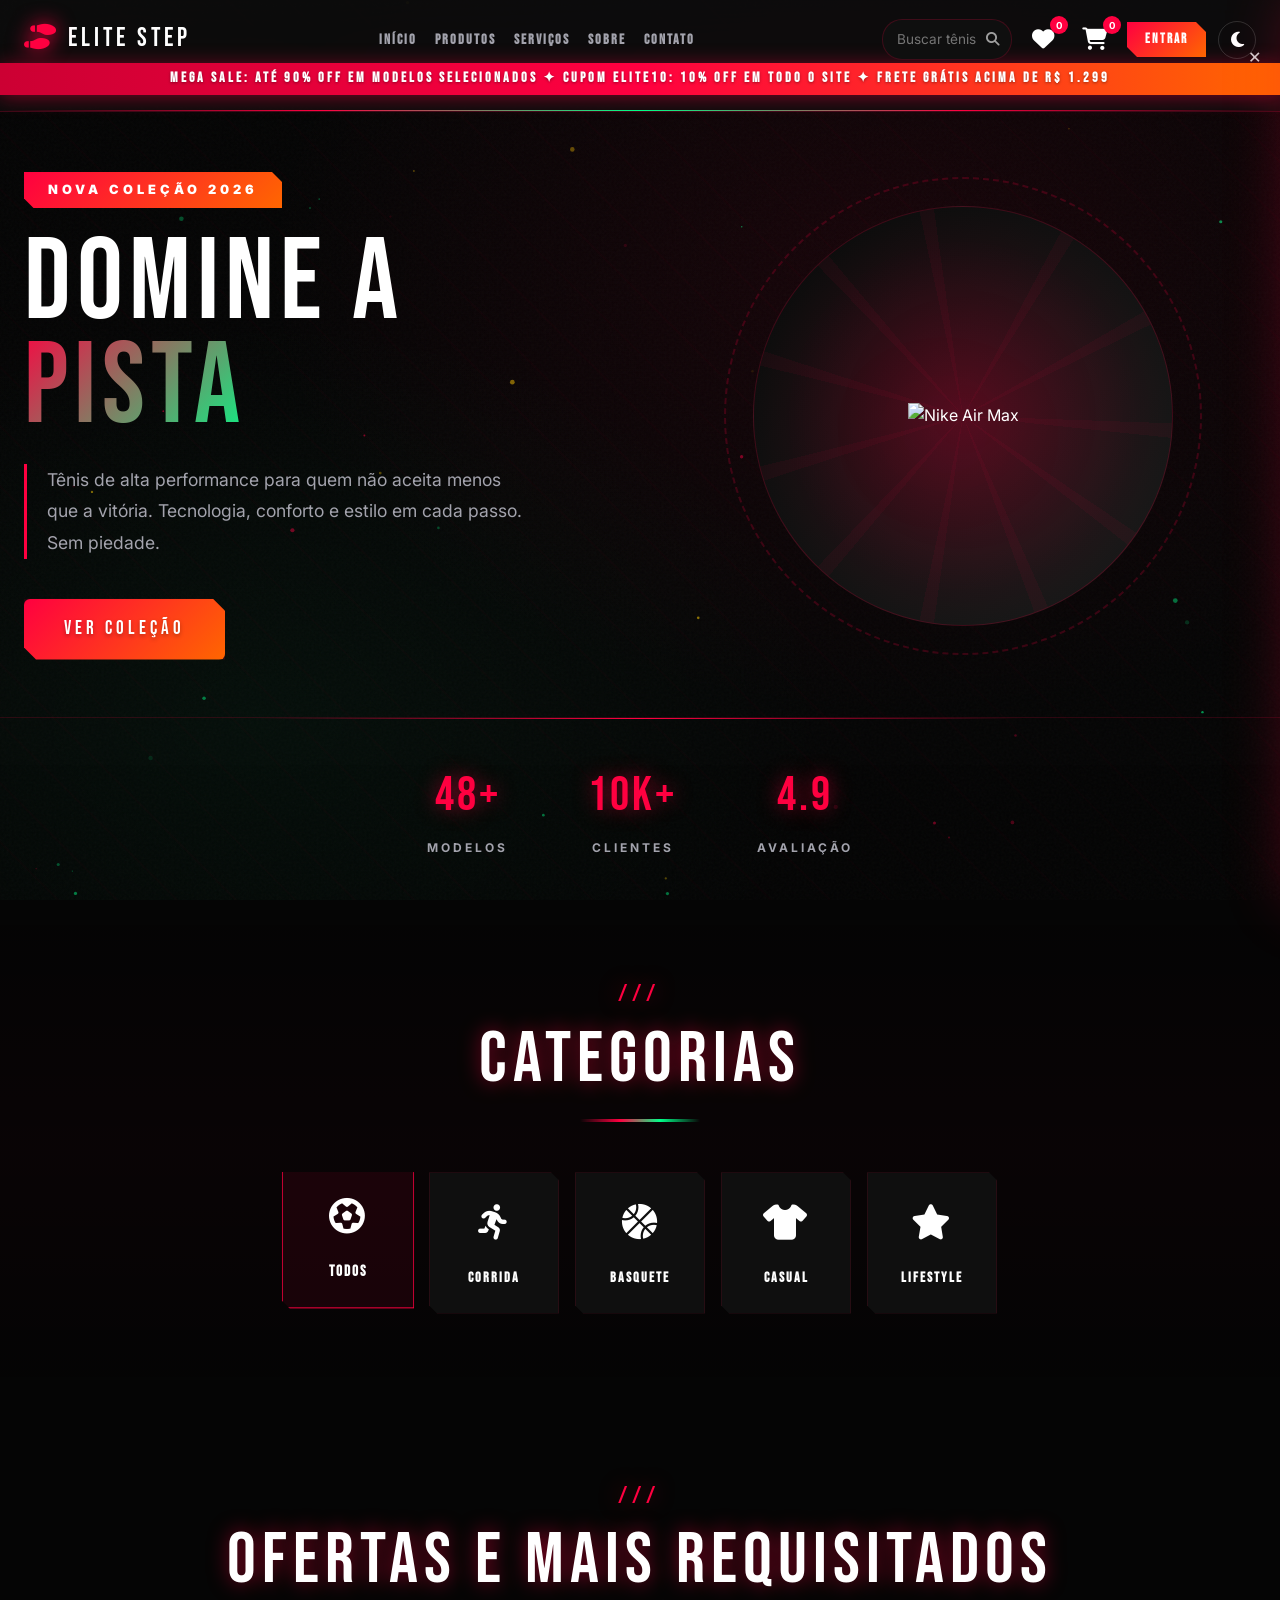
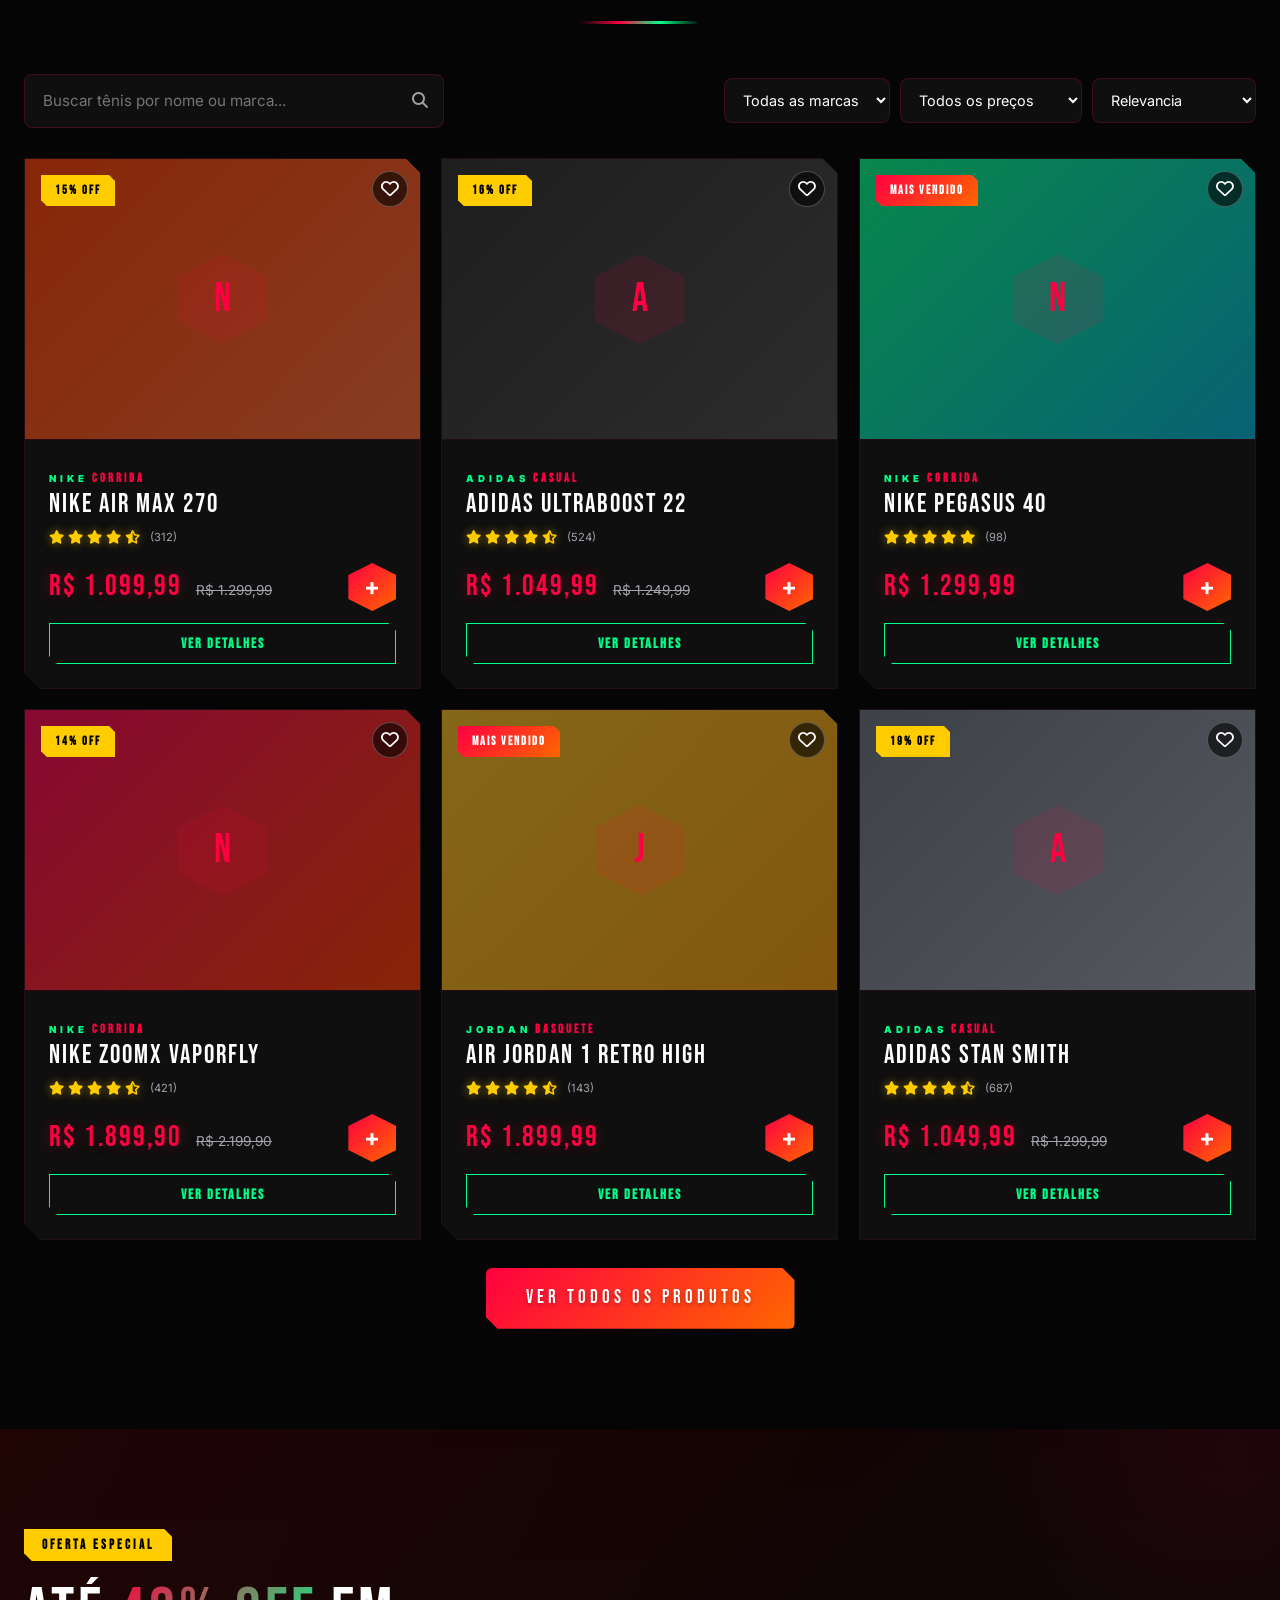
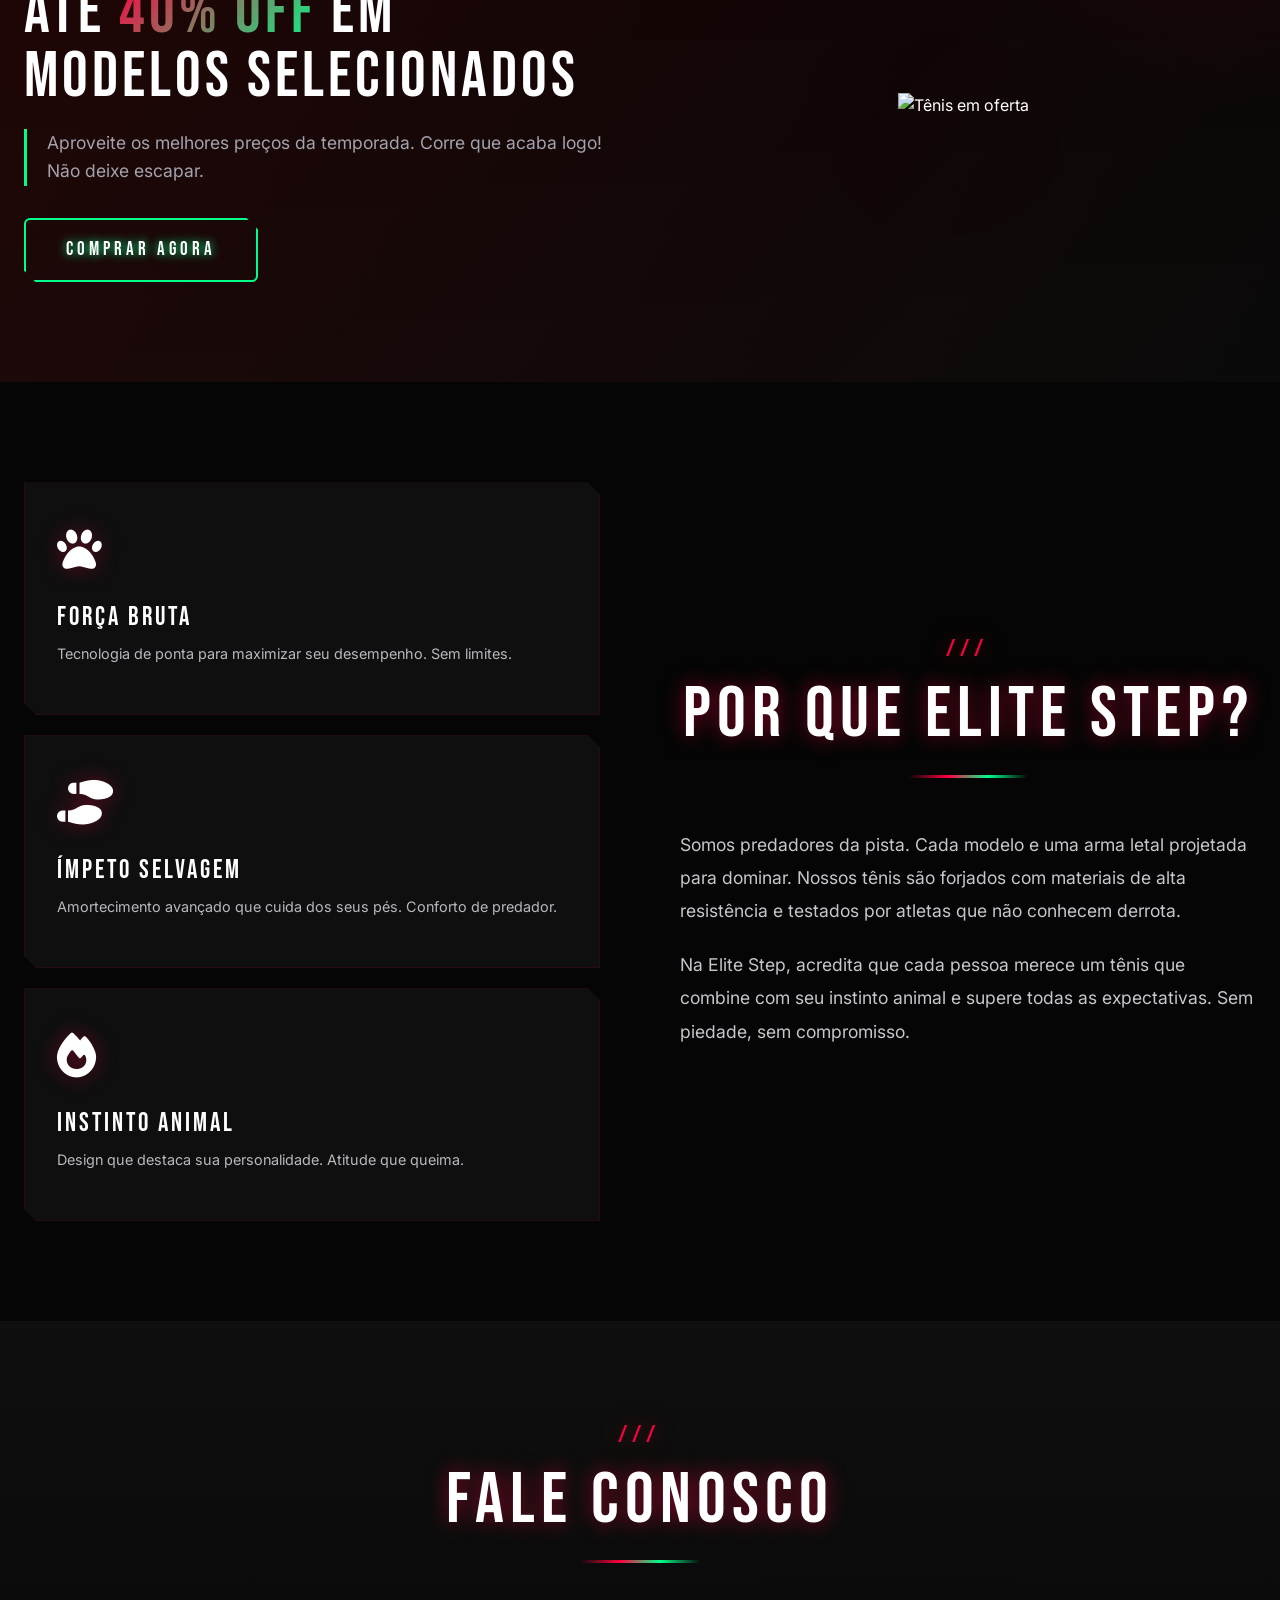
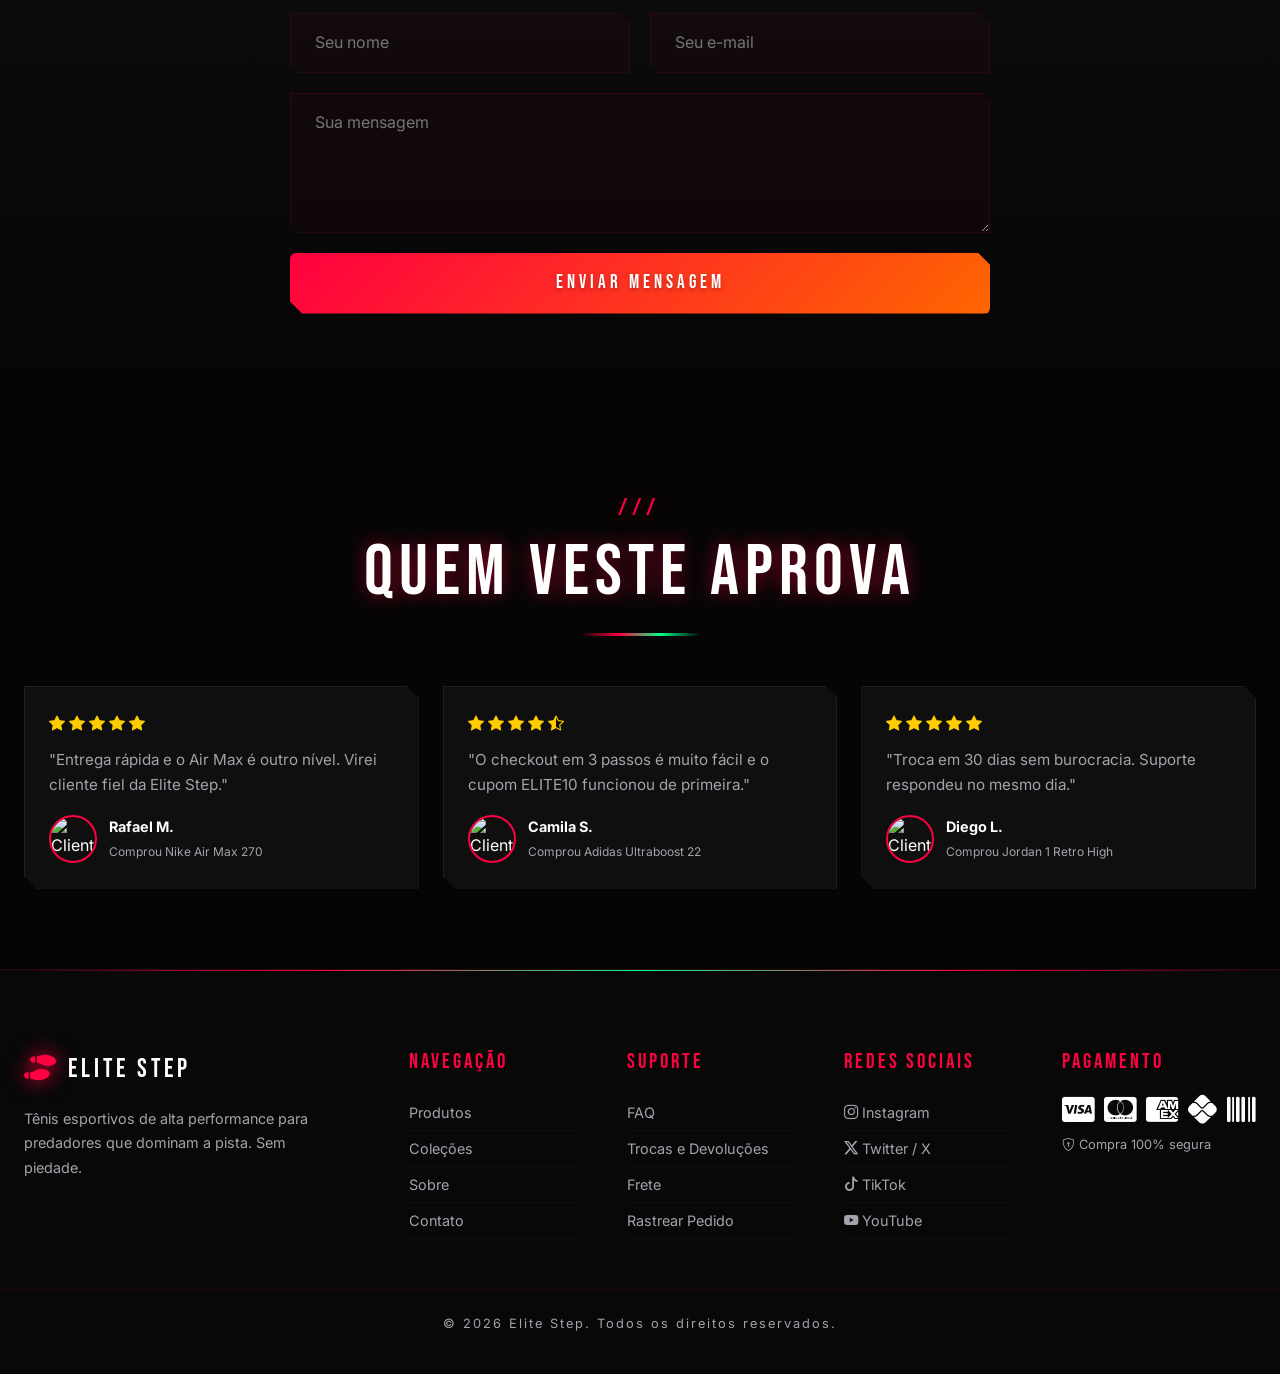
==== commit 8155bf3a: "add melhorias" ====
--- a/index.html
+++ b/index.html
@@ -1,9 +1,9 @@
-<!DOCTYPE html>
+﻿<!DOCTYPE html>
 <html lang="pt-BR">
 <head>
   <meta charset="UTF-8">
   <meta name="viewport" content="width=device-width, initial-scale=1.0">
-  <meta name="description" content="Elite Step - Tenis esportivos de alta performance. Nike, Jordan, Adidas, Puma e mais. Domine a pista.">
+  <meta name="description" content="Elite Step - Tênis esportivos de alta performance. Nike, Jordan, Adidas, Puma e mais. Domine a pista.">
   <link rel="icon" href="data:image/svg+xml,<svg xmlns='http://www.w3.org/2000/svg' viewBox='0 0 640 512'><path fill='%23ff0040' d='M416 0C352.3 0 256 32 256 32l0 128c48 0 76 16 104 32s56 32 104 32c56.4 0 176-16 176-96S512 0 416 0zM128 96c0 35.3 28.7 64 64 64l32 0 0-128-32 0c-35.3 0-64 28.7-64 64zM288 512c96 0 224-48 224-128s-119.6-96-176-96c-48 0-76 16-104 32s-56 32-104 32l0 128s96.3 32 160 32zM0 416c0 35.3 28.7 64 64 64l32 0 0-128-32 0c-35.3 0-64 28.7-64 64z'/></svg>">
   <title>ELITE STEP - Domine a Pista</title>
   <link href="https://cdn.jsdelivr.net/npm/bootstrap@5.3.3/dist/css/bootstrap.min.css" rel="stylesheet">
@@ -114,10 +114,10 @@
   <section class="hero" id="inicio">
     <div class="container hero-inner">
       <div class="hero-text">
-        <p class="hero-tag">Nova Colecao 2026</p>
+        <p class="hero-tag">Nova Coleção 2026</p>
         <h1 class="hero-title">DOMINE A<br><span>PISTA</span></h1>
         <p class="hero-desc">Tênis de alta performance para quem não aceita menos que a vitória. Tecnologia, conforto e estilo em cada passo. Sem piedade.</p>
-        <a href="#produtos" class="btn btn-primary">VER COLECAO</a>
+        <a href="#produtos" class="btn btn-primary">VER COLEÇÃO</a>
       </div>
       <div class="hero-visual">
         <div class="hero-shoe" id="heroShoe">
@@ -137,13 +137,13 @@
       </div>
       <div class="stat">
         <span class="stat-num">4.9</span>
-        <span class="stat-label">Avaliacao</span>
+        <span class="stat-label">Avaliação</span>
       </div>
     </div>
   </section>
 
   <!-- CATEGORIAS -->
-  <section class="categorias" id="colecoes">
+  <section class="categorias" id="coleÃ§Ãµes">
     <div id="servicos"></div>
     <div class="container">
       <h2 class="section-title">Categorias</h2>
@@ -175,20 +175,20 @@
   <!-- PRODUTOS -->
   <section class="produtos" id="produtos">
     <div class="container">
-      <h2 class="section-title">Mais Vendidos</h2>
+      <h2 class="section-title">Ofertas e Mais Requisitados</h2>
 
       <!-- BARRA DE BUSCA E FILTROS -->
       <div class="products-toolbar">
         <div class="search-box">
-          <input type="text" id="searchInput" placeholder="Buscar tenis por nome ou marca..." aria-label="Buscar produtos">
+          <input type="text" id="searchInput" placeholder="Buscar tênis por nome ou marca..." aria-label="Buscar produtos">
           <span class="search-icon"><i class="fa-solid fa-magnifying-glass"></i></span>
         </div>
         <div class="toolbar-controls">
           <select id="brandFilter" class="toolbar-select" aria-label="Filtrar por marca">
             <option value="todas">Todas as marcas</option>
           </select>
-          <select id="priceFilter" class="toolbar-select" aria-label="Filtrar por preco">
-            <option value="todos">Todos os precos</option>
+          <select id="priceFilter" class="toolbar-select" aria-label="Filtrar por preço">
+            <option value="todos">Todos os preços</option>
             <option value="ate1300">Até R$ 1.300</option>
             <option value="1300_1700">R$ 1.300 - R$ 1.700</option>
             <option value="1700_2100">R$ 1.700 - R$ 2.100</option>
@@ -196,15 +196,18 @@
           </select>
           <select id="sortSelect" class="toolbar-select" aria-label="Ordenar produtos">
             <option value="relevancia">Relevancia</option>
-            <option value="menorPreco">Menor preco</option>
-            <option value="maiorPreco">Maior preco</option>
-            <option value="avaliacao">Melhor avaliacao</option>
+            <option value="menorPreco">Menor preço</option>
+            <option value="maiorPreco">Maior preço</option>
+            <option value="avaliação">Melhor avaliação</option>
           </select>
         </div>
       </div>
 
       <div class="products-grid" id="productsGrid">
         <!-- Preenchido via JS -->
+      </div>
+      <div style="text-align:center;margin-top:28px">
+        <a href="produtos.html" class="btn btn-primary">VER TODOS OS PRODUTOS</a>
       </div>
     </div>
   </section>
@@ -214,12 +217,12 @@
     <div class="container banner-inner">
       <div class="banner-text">
         <span class="banner-tag">OFERTA ESPECIAL</span>
-        <h2>ATE <span>40% OFF</span> EM MODELOS SELECIONADOS</h2>
-        <p>Aproveite os melhores precos da temporada. Corre que acaba logo! Nao deixe escapar.</p>
+        <h2>ATÉ <span>40% OFF</span> EM MODELOS SELECIONADOS</h2>
+        <p>Aproveite os melhores preços da temporada. Corre que acaba logo! Não deixe escapar.</p>
         <a href="detalhes.html?id=2" class="btn btn-secondary">COMPRAR AGORA</a>
       </div>
       <div class="banner-visual">
-        <img class="banner-shoe-img" src="https://images.unsplash.com/photo-1600185365926-3a2ce3cdb9eb?w=600&h=600&fit=crop&q=80" alt="Tenis em oferta">
+        <img class="banner-shoe-img" src="https://images.unsplash.com/photo-1600185365926-3a2ce3cdb9eb?w=600&h=600&fit=crop&q=80" alt="Tênis em oferta">
       </div>
     </div>
   </section>
@@ -230,13 +233,13 @@
       <div class="sobre-visual">
         <div class="sobre-card">
           <span class="sobre-icon"><i class="fa-solid fa-paw"></i></span>
-          <h3>Forca Bruta</h3>
+          <h3>Força Bruta</h3>
           <p>Tecnologia de ponta para maximizar seu desempenho. Sem limites.</p>
         </div>
         <div class="sobre-card">
           <span class="sobre-icon"><i class="fa-solid fa-shoe-prints"></i></span>
-          <h3>Impeto Selvagem</h3>
-          <p>Amortecimento avancado que cuida dos seus pes. Conforto de predador.</p>
+          <h3>Ímpeto Selvagem</h3>
+          <p>Amortecimento avançado que cuida dos seus pés. Conforto de predador.</p>
         </div>
         <div class="sobre-card">
           <span class="sobre-icon"><i class="fa-solid fa-fire"></i></span>
@@ -246,8 +249,8 @@
       </div>
       <div class="sobre-text">
         <h2 class="section-title">Por que Elite Step?</h2>
-        <p>Somos predadores da pista. Cada modelo e uma arma letal projetada para dominar. Nossos tenis sao forjados com materiais de alta resistencia e testados por atletas que nao conhecem derrota.</p>
-        <p>Na Elite Step, acredita que cada pessoa merece um tenis que combine com seu instinto animal e supere todas as expectativas. Sem piedade, sem compromisso.</p>
+        <p>Somos predadores da pista. Cada modelo e uma arma letal projetada para dominar. Nossos tênis são forjados com materiais de alta resistência e testados por atletas que não conhecem derrota.</p>
+        <p>Na Elite Step, acredita que cada pessoa merece um tênis que combine com seu instinto animal e supere todas as expectativas. Sem piedade, sem compromisso.</p>
       </div>
     </div>
   </section>
@@ -314,16 +317,16 @@
         <p>Tênis esportivos de alta performance para predadores que dominam a pista. Sem piedade.</p>
       </div>
       <div class="footer-links">
-        <h4>Navegacao</h4>
+        <h4>Navegação</h4>
         <a href="#produtos">Produtos</a>
-        <a href="#colecoes">Colecoes</a>
+        <a href="#coleÃ§Ãµes">Coleções</a>
         <a href="#sobre">Sobre</a>
         <a href="#contato">Contato</a>
       </div>
       <div class="footer-links">
         <h4>Suporte</h4>
         <a href="faq.html">FAQ</a>
-        <a href="faq.html#trocas">Trocas e Devolucoes</a>
+        <a href="faq.html#trocas">Trocas e Devoluções</a>
         <a href="faq.html#frete">Frete</a>
         <a href="rastreio.html">Rastrear Pedido</a>
       </div>
@@ -359,7 +362,7 @@
       <button class="cart-close" id="cartClose">&times;</button>
     </div>
     <div class="cart-items" id="cartItems">
-      <p class="cart-empty">Seu carrinho esta vazio.</p>
+      <p class="cart-empty">Seu carrinho está vazio.</p>
     </div>
     <div class="cart-footer" id="cartFooter" style="display:none;">
       <div class="cart-total">
@@ -370,6 +373,7 @@
     </div>
   </aside>
 
+  <script>window.homeHighlightsOnly = true;</script>
   <script src="script.js"></script>
 </body>
 </html>
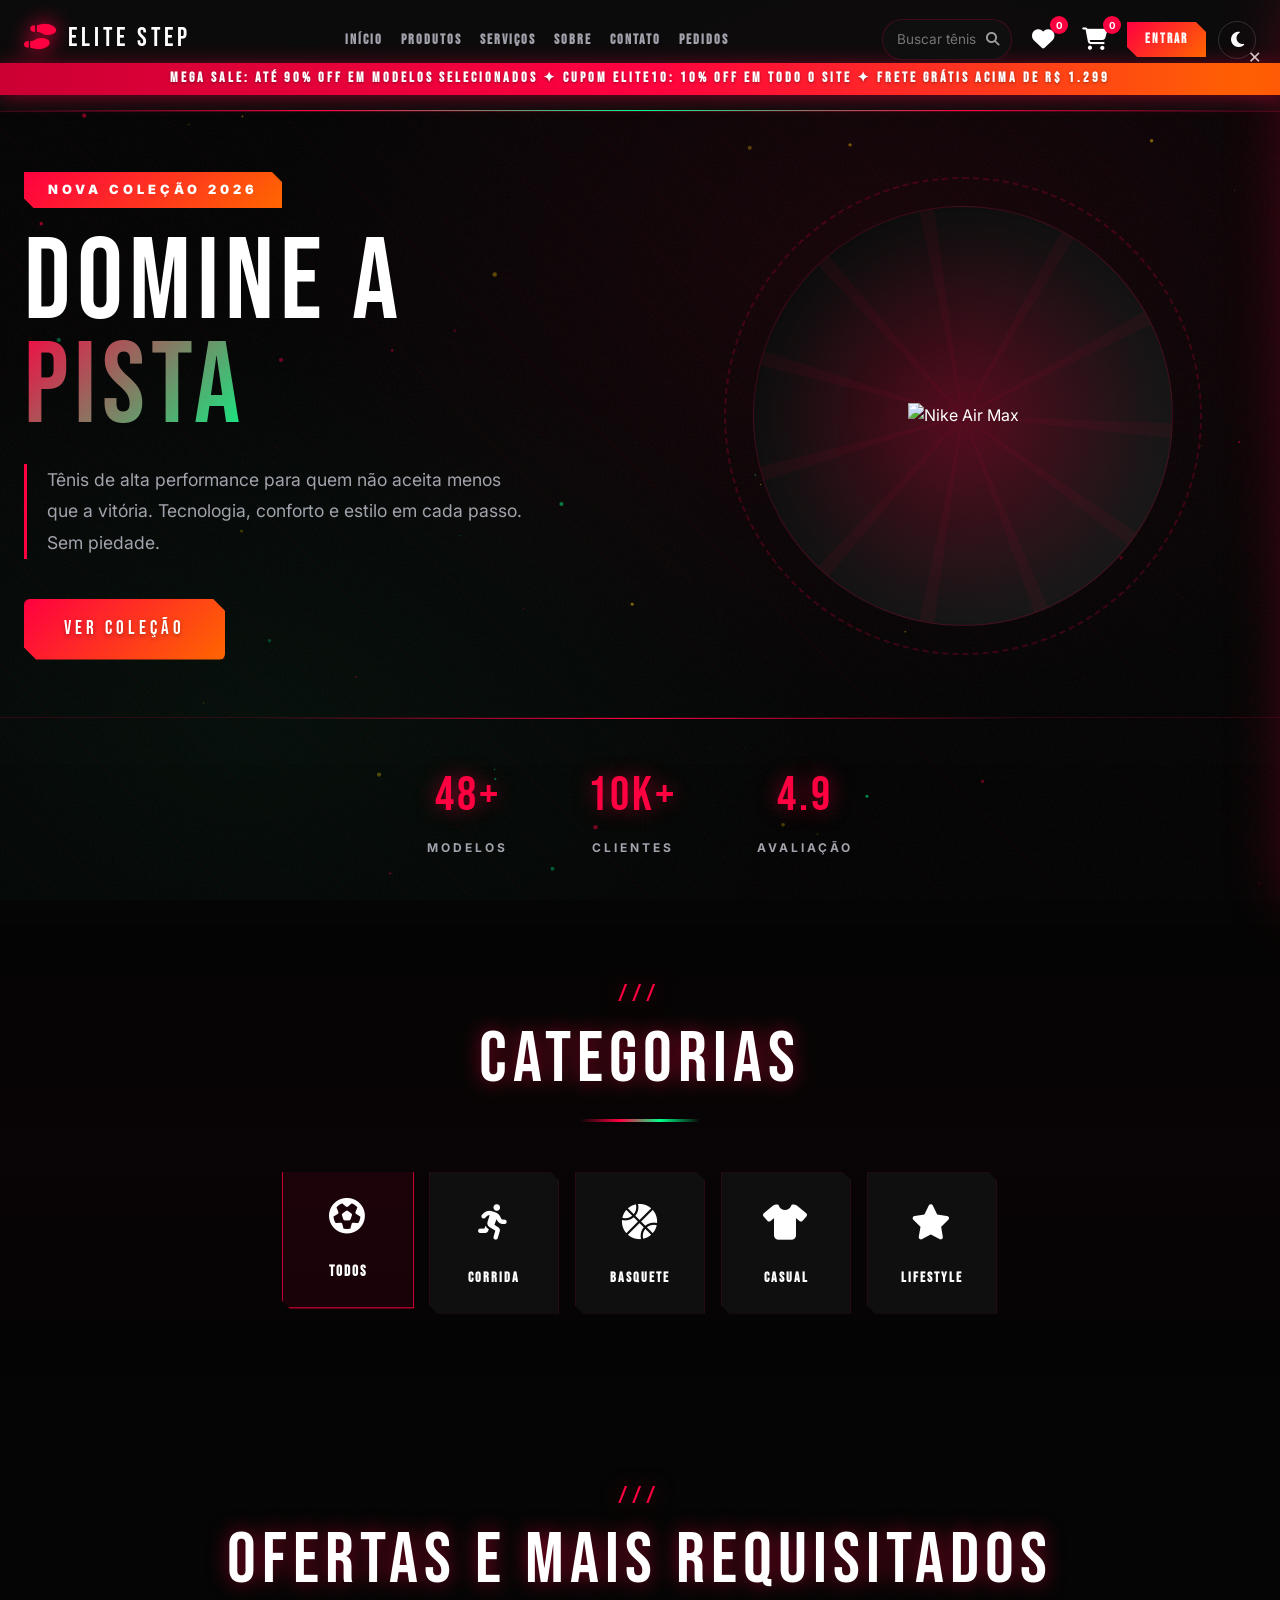
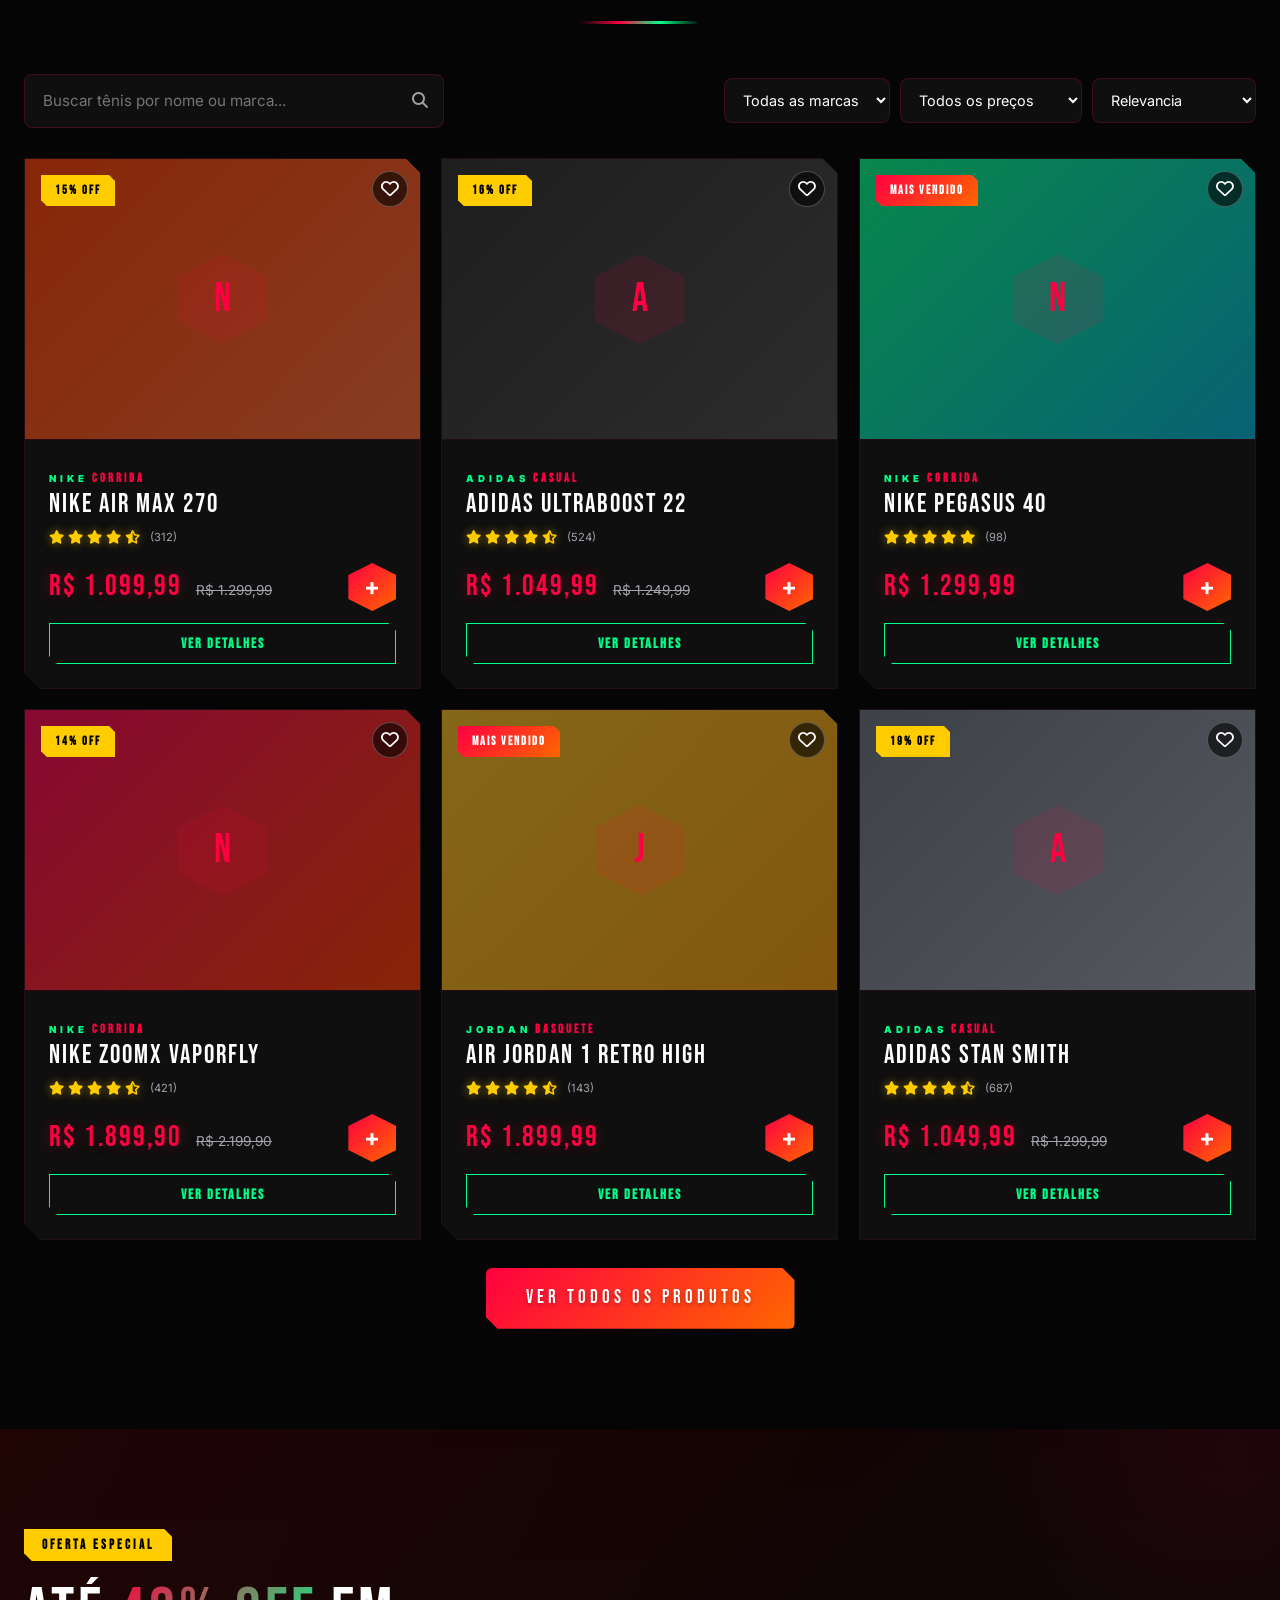
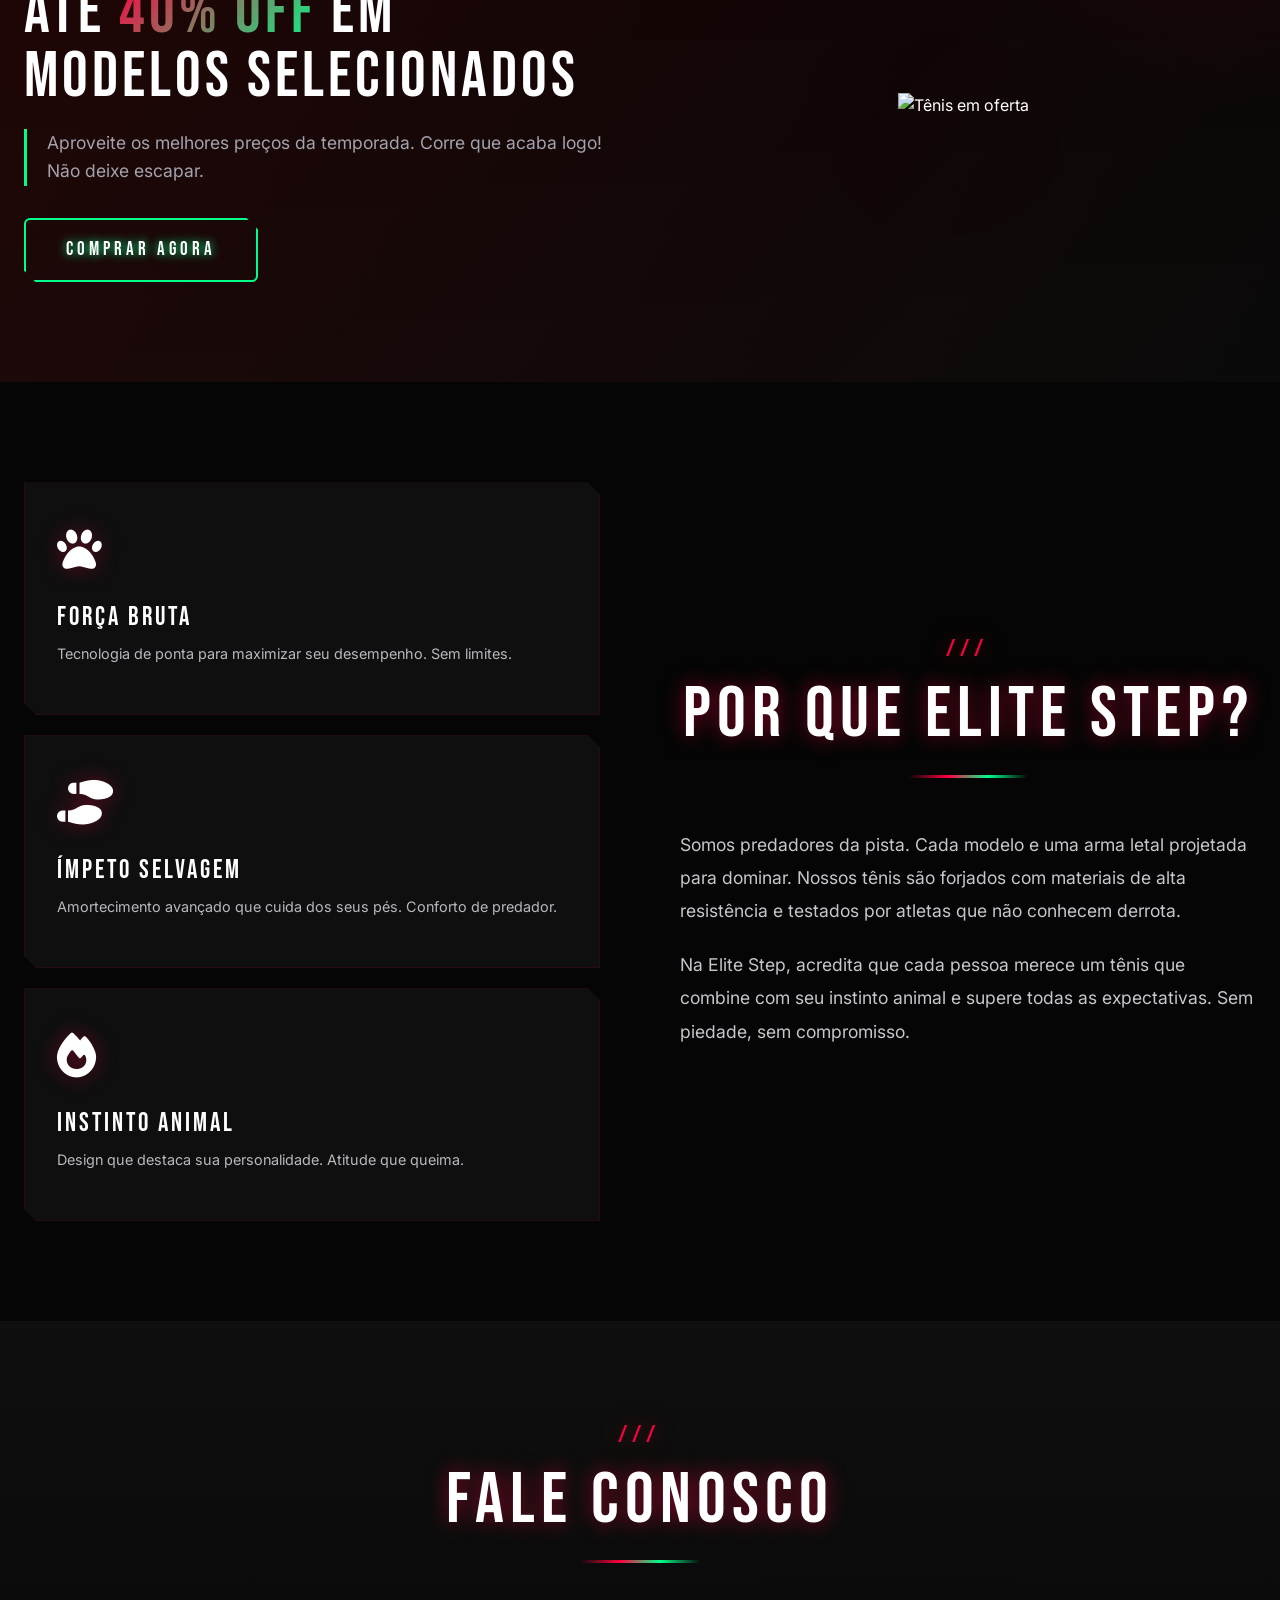
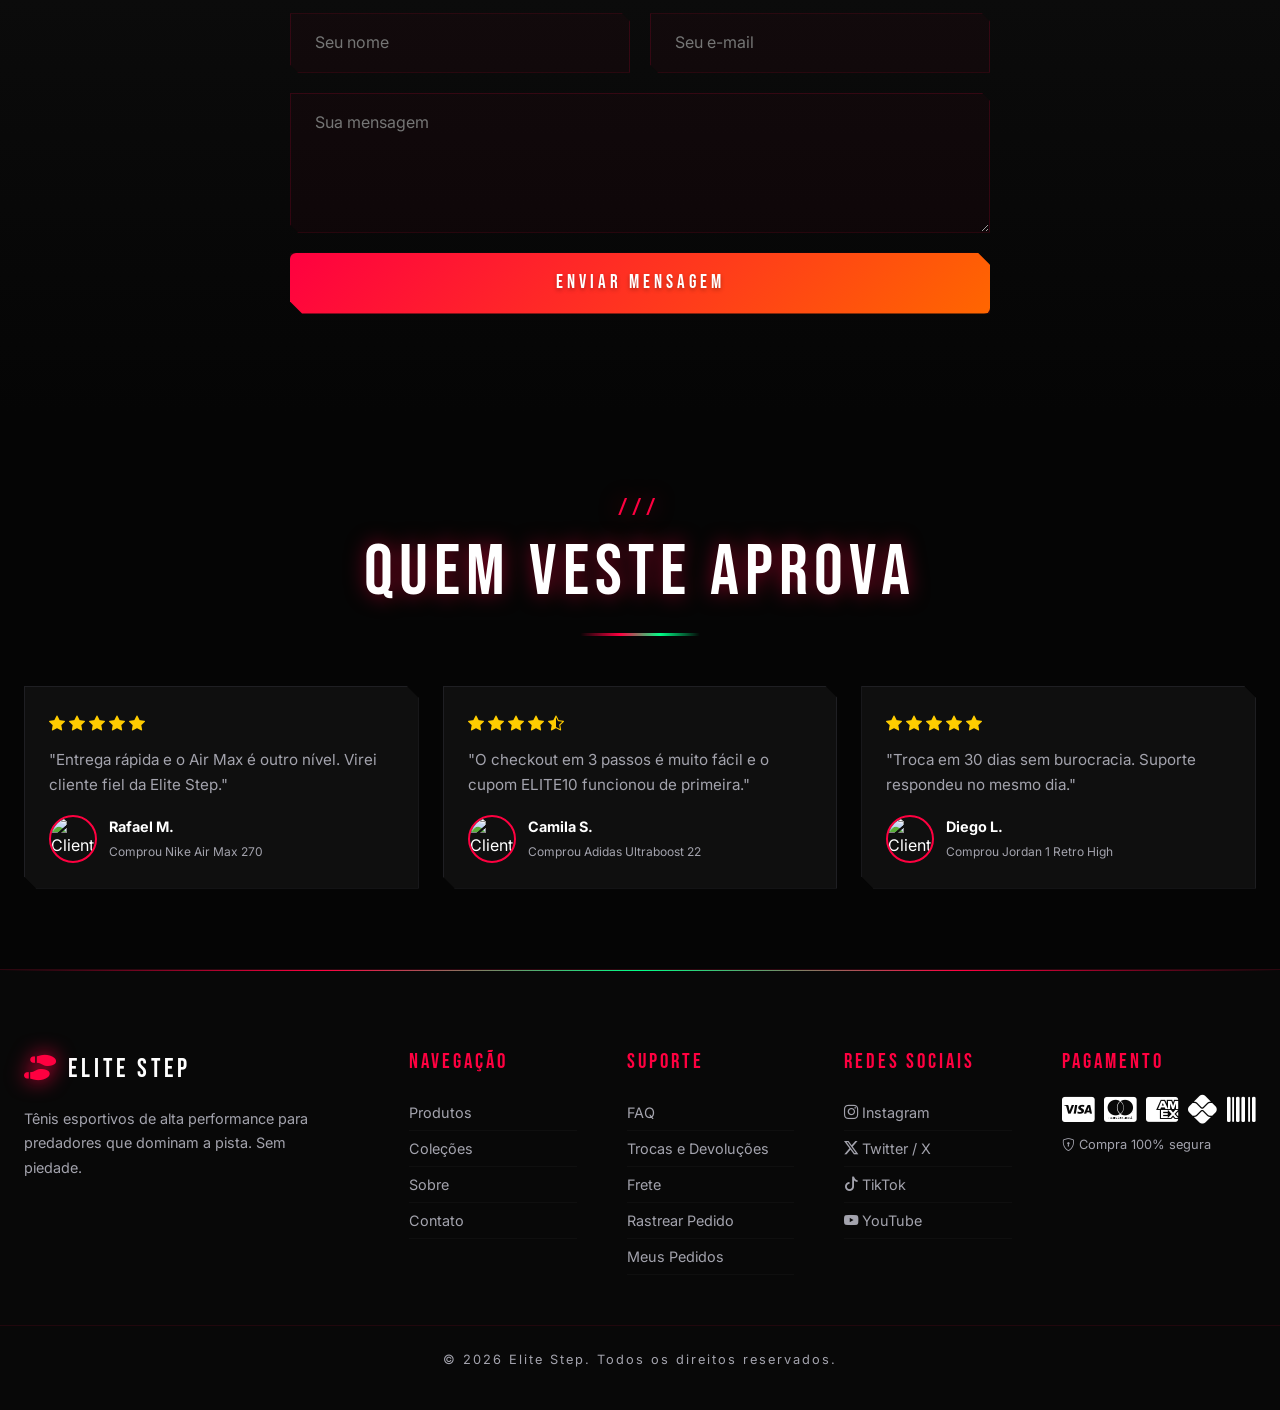
==== commit 182d73c5: "feat: menu da conta, pagina de perfil e meus pedidos" ====
--- a/index.html
+++ b/index.html
@@ -87,6 +87,7 @@
         <a href="#servicos" class="nav-link">Serviços</a>
         <a href="#sobre" class="nav-link">Sobre</a>
         <a href="#contato" class="nav-link">Contato</a>
+        <a href="pedidos.html" class="nav-link">Pedidos</a>
       </nav>
       <div class="header-actions">
         <div class="header-search">
@@ -329,6 +330,7 @@
         <a href="faq.html#trocas">Trocas e Devoluções</a>
         <a href="faq.html#frete">Frete</a>
         <a href="rastreio.html">Rastrear Pedido</a>
+        <a href="pedidos.html">Meus Pedidos</a>
       </div>
       <div class="footer-links">
         <h4>Redes Sociais</h4>
--- a/style.css
+++ b/style.css
@@ -157,7 +157,9 @@
 }
 body[data-theme="light"] .products-toolbar {
   background: #fff;
-  border-color: rgba(0,0,0,0.08);
+  border: 1px solid rgba(0,0,0,0.08);
+  border-radius: 12px;
+  padding: 14px 16px;
 }
 body[data-theme="light"] .search-box input {
   background: #f4f4f5;
@@ -2059,6 +2061,100 @@
   color: var(--primary);
   transform: rotate(90deg) scale(1.2);
 }
+
+/* ===== PORTÃO DE AUTENTICAÇÃO (finalizar compra exige login) ===== */
+.auth-gate {
+  position: fixed;
+  inset: 0;
+  z-index: 1200;
+  display: flex;
+  align-items: center;
+  justify-content: center;
+  padding: 20px;
+  opacity: 0;
+  visibility: hidden;
+  transition: opacity 0.25s, visibility 0.25s;
+}
+.auth-gate.open { opacity: 1; visibility: visible; }
+.auth-gate-backdrop {
+  position: absolute;
+  inset: 0;
+  background: rgba(0, 0, 0, 0.72);
+  backdrop-filter: blur(4px);
+}
+.auth-gate-card {
+  position: relative;
+  width: 100%;
+  max-width: 420px;
+  background: var(--bg-card);
+  border: 1px solid rgba(255, 0, 64, 0.25);
+  border-radius: 16px;
+  padding: 36px 30px 24px;
+  text-align: center;
+  box-shadow: 0 0 60px rgba(255, 0, 64, 0.35);
+  transform: translateY(16px) scale(0.98);
+  transition: transform 0.25s;
+}
+.auth-gate.open .auth-gate-card { transform: none; }
+.auth-gate-close {
+  position: absolute;
+  top: 10px;
+  right: 14px;
+  background: transparent;
+  border: none;
+  color: var(--text-muted);
+  font-size: 1.6rem;
+  line-height: 1;
+  cursor: pointer;
+  transition: color 0.2s;
+}
+.auth-gate-close:hover { color: var(--primary); }
+.auth-gate-icon {
+  display: inline-flex;
+  align-items: center;
+  justify-content: center;
+  width: 60px;
+  height: 60px;
+  border-radius: 50%;
+  background: rgba(255, 0, 64, 0.12);
+  border: 1px solid rgba(255, 0, 64, 0.4);
+  color: var(--primary);
+  font-size: 1.5rem;
+  box-shadow: 0 0 22px rgba(255, 0, 64, 0.4);
+}
+.auth-gate-card h2 {
+  font-family: var(--font-display);
+  font-size: 1.7rem;
+  letter-spacing: 3px;
+  text-transform: uppercase;
+  color: var(--text);
+  margin: 16px 0 8px;
+}
+.auth-gate-text {
+  color: var(--text-muted);
+  font-size: 0.95rem;
+  margin: 0;
+}
+.auth-gate-actions {
+  display: grid;
+  gap: 10px;
+  margin-top: 22px;
+}
+.auth-gate-later {
+  background: none;
+  border: none;
+  color: var(--text-muted);
+  margin-top: 14px;
+  font-family: 'Inter', sans-serif;
+  font-size: 0.88rem;
+  text-decoration: underline;
+  cursor: pointer;
+  transition: color 0.2s;
+}
+.auth-gate-later:hover { color: var(--primary); }
+
+body[data-theme="light"] .auth-gate-backdrop { background: rgba(15, 15, 15, 0.45); }
+body[data-theme="light"] .auth-gate-card { background: #ffffff; }
 
 .modal-body {
   display: grid;
@@ -3276,6 +3372,341 @@
 }
 .success-title { text-align: center; color: var(--accent); }
 .success-text { text-align: center; color: var(--text-muted); margin-bottom: 24px; }
+.success-order {
+  display: flex;
+  flex-direction: column;
+  align-items: center;
+  gap: 4px;
+  background: rgba(0, 255, 136, 0.08);
+  border: 1px dashed rgba(0, 255, 136, 0.45);
+  border-radius: 12px;
+  padding: 16px;
+  margin: 0 auto 22px;
+  max-width: 360px;
+}
+.success-order-label {
+  font-size: 0.78rem;
+  letter-spacing: 2px;
+  text-transform: uppercase;
+  color: var(--text-muted);
+}
+.success-order-id {
+  font-family: var(--font-display);
+  font-size: 1.7rem;
+  letter-spacing: 3px;
+  color: var(--accent);
+}
+
+/* ===== MEUS PEDIDOS ===== */
+.orders-list {
+  display: flex;
+  flex-direction: column;
+  gap: 18px;
+  max-width: 900px;
+}
+.orders-hero {
+  display: flex;
+  align-items: center;
+  gap: 20px;
+  flex-wrap: wrap;
+  background: linear-gradient(135deg, rgba(255, 0, 64, 0.12), rgba(0, 255, 136, 0.06));
+  border: 1px solid var(--border);
+  border-radius: 16px;
+  padding: 20px 24px;
+  margin-bottom: 28px;
+  max-width: 900px;
+}
+.orders-hero-stat { display: flex; flex-direction: column; }
+.orders-hero-stat strong {
+  font-family: var(--font-display);
+  font-size: 1.9rem;
+  letter-spacing: 2px;
+  color: var(--text);
+}
+.orders-hero-stat span {
+  color: var(--text-muted);
+  font-size: 0.78rem;
+  text-transform: uppercase;
+  letter-spacing: 1px;
+}
+.orders-hero-sep { width: 1px; align-self: stretch; background: var(--border); }
+.orders-hero .orders-hero-cta { margin-left: auto; }
+
+.order-card {
+  background: var(--bg-card);
+  border: 1px solid var(--border);
+  border-radius: 14px;
+  overflow: hidden;
+  transition: var(--transition);
+}
+.order-card:hover {
+  border-color: rgba(255, 0, 64, 0.45);
+  box-shadow: 0 12px 32px rgba(0, 0, 0, 0.35);
+}
+.order-card-head {
+  display: flex;
+  align-items: center;
+  justify-content: space-between;
+  gap: 12px;
+  flex-wrap: wrap;
+  padding: 16px 20px;
+  background: rgba(255, 255, 255, 0.03);
+  border-bottom: 1px solid var(--border);
+}
+.order-id {
+  display: block;
+  font-family: var(--font-display);
+  font-size: 1.35rem;
+  letter-spacing: 2px;
+  color: var(--text);
+}
+.order-date { display: block; color: var(--text-muted); font-size: 0.84rem; margin-top: 2px; }
+.order-status {
+  display: inline-flex;
+  align-items: center;
+  gap: 7px;
+  padding: 7px 14px;
+  border-radius: 999px;
+  font-size: 0.72rem;
+  font-weight: 700;
+  letter-spacing: 1.5px;
+  text-transform: uppercase;
+  color: var(--accent);
+  background: rgba(0, 255, 136, 0.1);
+  border: 1px solid rgba(0, 255, 136, 0.4);
+}
+.order-items { padding: 6px 20px; }
+.order-item {
+  display: flex;
+  align-items: center;
+  gap: 14px;
+  padding: 14px 0;
+  border-bottom: 1px solid var(--border);
+}
+.order-item:last-child { border-bottom: none; }
+.order-item-img {
+  width: 62px;
+  height: 62px;
+  object-fit: contain;
+  border-radius: 10px;
+  background: rgba(255, 255, 255, 0.06);
+  border: 1px solid var(--border);
+  padding: 6px;
+  flex: 0 0 auto;
+}
+.order-item-info { flex: 1; min-width: 0; }
+.order-item-info strong { display: block; color: var(--text); font-size: 0.98rem; }
+.order-item-info small { color: var(--text-muted); font-size: 0.82rem; }
+.order-item-price {
+  font-family: var(--font-display);
+  font-size: 1.15rem;
+  letter-spacing: 1px;
+  color: var(--text);
+  white-space: nowrap;
+}
+.order-card-foot {
+  display: flex;
+  align-items: center;
+  justify-content: space-between;
+  gap: 14px;
+  flex-wrap: wrap;
+  padding: 16px 20px;
+  background: rgba(255, 255, 255, 0.02);
+  border-top: 1px solid var(--border);
+}
+.order-foot-total { color: var(--text-muted); font-size: 0.9rem; }
+.order-foot-total strong {
+  font-family: var(--font-display);
+  font-size: 1.5rem;
+  letter-spacing: 1px;
+  color: var(--primary);
+  margin-left: 8px;
+}
+.order-actions { display: flex; gap: 10px; flex-wrap: wrap; }
+.order-actions .btn { padding: 11px 18px; font-size: 0.8rem; }
+
+.orders-login {
+  text-align: center;
+  max-width: 520px;
+  margin: 0 auto;
+  background: var(--bg-card);
+  border: 1px solid var(--border);
+  border-radius: 16px;
+  padding: 44px 28px;
+}
+.orders-login .success-icon { animation: none; }
+.orders-login h2 {
+  font-family: var(--font-display);
+  font-size: 1.9rem;
+  letter-spacing: 3px;
+  text-transform: uppercase;
+  margin: 14px 0 8px;
+}
+.orders-login p { color: var(--text-muted); margin-bottom: 22px; }
+.orders-login-actions { display: grid; gap: 10px; max-width: 320px; margin: 0 auto; }
+
+/* ===== MENU DA CONTA (dropdown do usuário) ===== */
+.account-menu {
+  position: fixed;
+  z-index: 1300;
+  width: 264px;
+  background: var(--bg-card);
+  border: 1px solid var(--border);
+  border-radius: 14px;
+  padding: 8px;
+  box-shadow: 0 24px 60px rgba(0, 0, 0, 0.55);
+  opacity: 0;
+  visibility: hidden;
+  transform: translateY(-8px);
+  transition: opacity 0.18s ease, transform 0.18s ease, visibility 0.18s;
+}
+.account-menu.open { opacity: 1; visibility: visible; transform: none; }
+.account-menu-head {
+  display: flex;
+  align-items: center;
+  gap: 12px;
+  padding: 12px 12px 14px;
+  border-bottom: 1px solid var(--border);
+  margin-bottom: 6px;
+}
+.account-avatar {
+  width: 46px;
+  height: 46px;
+  flex: 0 0 auto;
+  border-radius: 50%;
+  display: flex;
+  align-items: center;
+  justify-content: center;
+  background: linear-gradient(135deg, var(--primary), var(--accent));
+  color: #fff;
+  font-family: var(--font-display);
+  font-size: 1.4rem;
+  letter-spacing: 1px;
+}
+.account-menu-id { min-width: 0; }
+.account-menu-name {
+  display: block;
+  color: var(--text);
+  font-weight: 700;
+  font-size: 0.95rem;
+  white-space: nowrap;
+  overflow: hidden;
+  text-overflow: ellipsis;
+}
+.account-menu-email {
+  display: block;
+  color: var(--text-muted);
+  font-size: 0.8rem;
+  white-space: nowrap;
+  overflow: hidden;
+  text-overflow: ellipsis;
+}
+.account-menu-item {
+  display: flex;
+  align-items: center;
+  gap: 12px;
+  width: 100%;
+  padding: 11px 12px;
+  border: none;
+  border-radius: 9px;
+  background: none;
+  color: var(--text);
+  font-family: inherit;
+  font-size: 0.92rem;
+  text-align: left;
+  cursor: pointer;
+  transition: background 0.18s, color 0.18s;
+}
+.account-menu-item i { width: 18px; text-align: center; color: var(--primary); transition: color 0.18s; }
+.account-menu-item:hover { background: rgba(255, 0, 64, 0.1); color: var(--primary); }
+.account-menu-logout { color: var(--text-muted); }
+.account-menu-logout i { color: var(--text-muted); }
+.account-menu-logout:hover { background: rgba(255, 0, 64, 0.14); color: var(--primary); }
+.account-menu-logout:hover i { color: var(--primary); }
+body[data-theme="light"] .account-menu { box-shadow: 0 24px 60px rgba(0, 0, 0, 0.2); }
+
+/* ===== PERFIL ===== */
+.profile-grid {
+  display: grid;
+  grid-template-columns: 1fr 330px;
+  gap: 28px;
+  align-items: start;
+}
+.profile-card {
+  background: var(--bg-card);
+  border: 1px solid var(--border);
+  border-radius: 14px;
+  padding: 30px;
+}
+.profile-card .checkout-title { margin-bottom: 18px; }
+.profile-optional { color: var(--text-muted); font-weight: 400; font-size: 0.78rem; }
+.profile-side {
+  background: var(--bg-card);
+  border: 1px solid var(--border);
+  border-radius: 16px;
+  padding: 30px 24px;
+  text-align: center;
+}
+.profile-avatar {
+  width: 84px;
+  height: 84px;
+  margin: 0 auto 14px;
+  border-radius: 50%;
+  display: flex;
+  align-items: center;
+  justify-content: center;
+  background: linear-gradient(135deg, var(--primary), var(--accent));
+  color: #fff;
+  font-family: var(--font-display);
+  font-size: 2.2rem;
+  letter-spacing: 1px;
+  box-shadow: 0 0 34px rgba(255, 0, 64, 0.35);
+}
+.profile-name {
+  font-family: var(--font-display);
+  font-size: 1.5rem;
+  letter-spacing: 2px;
+  color: var(--text);
+  text-transform: uppercase;
+}
+.profile-email {
+  color: var(--text-muted);
+  font-size: 0.88rem;
+  margin: 4px 0 18px;
+  word-break: break-all;
+}
+.profile-stats { display: flex; gap: 10px; margin-bottom: 20px; }
+.profile-stats > div {
+  flex: 1;
+  padding: 12px 8px;
+  border-radius: 10px;
+  background: rgba(255, 255, 255, 0.04);
+  border: 1px solid var(--border);
+}
+.profile-stats strong {
+  display: block;
+  font-family: var(--font-display);
+  font-size: 1.4rem;
+  letter-spacing: 1px;
+  color: var(--primary);
+}
+.profile-stats span { color: var(--text-muted); font-size: 0.72rem; text-transform: uppercase; letter-spacing: 1px; }
+body[data-theme="light"] .profile-stats > div { background: rgba(0, 0, 0, 0.03); }
+@media (max-width: 880px) {
+  .profile-grid { grid-template-columns: 1fr; }
+}
+
+body[data-theme="light"] .order-card-head { background: rgba(0, 0, 0, 0.02); }
+body[data-theme="light"] .order-card-foot { background: rgba(0, 0, 0, 0.015); }
+body[data-theme="light"] .order-item-img { background: #ffffff; }
+
+@media (max-width: 640px) {
+  .orders-hero-sep { display: none; }
+  .orders-hero .orders-hero-cta { margin-left: 0; width: 100%; }
+  .order-card-foot { flex-direction: column; align-items: stretch; }
+  .order-actions { width: 100%; }
+  .order-actions .btn { flex: 1; text-align: center; }
+}
 
 @media (max-width: 640px) {
   .checkout-grid-2, .checkout-grid-3 { grid-template-columns: 1fr; }
@@ -3329,6 +3760,341 @@
   font-size: 0.95rem;
 }
 .faq-item a { color: var(--accent); }
+
+/* ===== FAQ PERSONALIZADO (página) ===== */
+.faq-page {
+  padding-top: 150px;
+}
+
+/* HERO */
+.faq-hero {
+  position: relative;
+  text-align: center;
+  padding: 30px 0 10px;
+}
+.faq-hero::before {
+  content: "";
+  position: absolute;
+  inset: -60px -20% auto;
+  height: 420px;
+  background: radial-gradient(ellipse at 50% 0%, rgba(255,0,64,0.20), transparent 68%);
+  pointer-events: none;
+}
+.faq-hero-inner { position: relative; }
+.faq-hero-tag {
+  display: inline-flex;
+  align-items: center;
+  gap: 8px;
+  padding: 8px 18px;
+  border: 1px solid rgba(255,0,64,0.4);
+  border-radius: 999px;
+  background: rgba(255,0,64,0.08);
+  color: var(--accent);
+  font-size: 0.78rem;
+  font-weight: 700;
+  letter-spacing: 3px;
+  text-transform: uppercase;
+}
+.faq-hero-title {
+  font-family: var(--font-display);
+  font-size: clamp(3rem, 7vw, 5.4rem);
+  letter-spacing: 6px;
+  text-transform: uppercase;
+  color: #fff;
+  text-shadow: 0 0 30px rgba(255,0,64,0.45);
+  margin: 20px 0 6px;
+  line-height: 0.95;
+}
+.faq-hero-title span {
+  color: var(--primary);
+}
+.faq-hero-sub {
+  max-width: 620px;
+  margin: 12px auto 0;
+  color: var(--text-muted);
+  font-size: 1.02rem;
+}
+
+/* BUSCA DO FAQ */
+.faq-search {
+  position: relative;
+  max-width: 560px;
+  margin: 30px auto 0;
+}
+.faq-search input {
+  width: 100%;
+  padding: 16px 52px 16px 50px;
+  background: var(--bg-card);
+  border: 1px solid rgba(255,0,64,0.35);
+  border-radius: 12px;
+  color: var(--text);
+  font-family: 'Inter', sans-serif;
+  font-size: 0.98rem;
+  outline: none;
+  transition: border-color 0.2s, box-shadow 0.2s;
+}
+.faq-search input:focus {
+  border-color: var(--primary);
+  box-shadow: 0 0 0 4px rgba(255,0,64,0.15), 0 0 24px rgba(255,0,64,0.25);
+}
+.faq-search-icon {
+  position: absolute;
+  left: 18px;
+  top: 50%;
+  transform: translateY(-50%);
+  color: var(--text-muted);
+  pointer-events: none;
+}
+.faq-search-clear {
+  position: absolute;
+  right: 10px;
+  top: 50%;
+  transform: translateY(-50%);
+  width: 32px;
+  height: 32px;
+  border: none;
+  border-radius: 50%;
+  background: transparent;
+  color: var(--text-muted);
+  font-size: 1.15rem;
+  cursor: pointer;
+  transition: color 0.2s, background 0.2s;
+}
+.faq-search-clear:hover {
+  color: var(--primary);
+  background: rgba(255,0,64,0.1);
+}
+
+/* NAVEGAÇÃO POR CATEGORIA */
+.faq-catnav { margin: 40px 0 6px; }
+.faq-catnav-inner {
+  display: flex;
+  flex-wrap: wrap;
+  gap: 10px;
+  justify-content: center;
+}
+.faq-chip {
+  display: inline-flex;
+  align-items: center;
+  gap: 8px;
+  padding: 10px 20px;
+  border: 1px solid var(--border);
+  border-radius: 999px;
+  background: var(--bg-card);
+  color: var(--text);
+  font-family: 'Inter', sans-serif;
+  font-size: 0.9rem;
+  font-weight: 600;
+  text-decoration: none;
+  transition: all 0.2s;
+}
+.faq-chip i { color: var(--primary); }
+.faq-chip:hover {
+  border-color: var(--primary);
+  color: var(--primary);
+  box-shadow: 0 0 16px rgba(255,0,64,0.25);
+}
+.faq-chip.active {
+  background: var(--primary);
+  border-color: var(--primary);
+  color: #fff;
+}
+.faq-chip.active i { color: #fff; }
+
+.faq-wrap { padding: 10px 0 70px; }
+
+/* CATEGORIAS (títulos com ícone e contador) */
+.faq-cat {
+  display: flex;
+  align-items: center;
+  gap: 12px;
+  margin: 42px 0 18px;
+  font-family: var(--font-display);
+  font-size: 1.15rem;
+  letter-spacing: 3px;
+  text-transform: uppercase;
+  color: var(--accent);
+  scroll-margin-top: 130px;
+}
+.faq-cat::after {
+  content: "";
+  flex: 1;
+  height: 1px;
+  background: linear-gradient(90deg, var(--primary), transparent);
+  opacity: 0.45;
+}
+.faq-cat-icon {
+  display: inline-flex;
+  align-items: center;
+  justify-content: center;
+  width: 38px;
+  height: 38px;
+  border-radius: 10px;
+  background: rgba(255,0,64,0.12);
+  border: 1px solid rgba(255,0,64,0.35);
+  color: var(--primary);
+  font-size: 1rem;
+}
+.faq-cat-count {
+  background: var(--bg-card);
+  border: 1px solid var(--border);
+  color: var(--accent);
+  font-family: 'Inter', sans-serif;
+  font-size: 0.72rem;
+  letter-spacing: 1px;
+  padding: 4px 10px;
+  border-radius: 999px;
+  line-height: 1;
+  white-space: nowrap;
+}
+
+/* ITENS (animação em cascata + estado oculto da busca) */
+.faq-page .faq-item {
+  animation: faqIn 0.45s ease both;
+}
+.is-hidden { display: none !important; }
+@keyframes faqIn {
+  from { opacity: 0; transform: translateY(14px); }
+  to { opacity: 1; transform: none; }
+}
+
+/* SEM RESULTADOS */
+.faq-no-results {
+  text-align: center;
+  padding: 54px 20px;
+  color: var(--text-muted);
+}
+.faq-no-results-icon {
+  font-size: 3.2rem;
+  color: var(--primary);
+  display: block;
+  margin-bottom: 14px;
+}
+.faq-no-results h3 {
+  font-family: var(--font-display);
+  letter-spacing: 3px;
+  color: var(--text);
+}
+
+/* CTA DE CONTATO */
+.faq-contact {
+  display: flex;
+  flex-wrap: wrap;
+  align-items: center;
+  gap: 18px;
+  margin-top: 44px;
+  padding: 28px 32px;
+  border: 1px solid rgba(255,0,64,0.25);
+  border-radius: 16px;
+  background: linear-gradient(135deg, rgba(255,0,64,0.09), rgba(0,255,136,0.05));
+  box-shadow: var(--shadow);
+}
+.faq-contact-icon {
+  display: inline-flex;
+  align-items: center;
+  justify-content: center;
+  width: 56px;
+  height: 56px;
+  border-radius: 50%;
+  background: var(--primary);
+  color: #fff;
+  font-size: 1.4rem;
+  box-shadow: 0 0 22px rgba(255,0,64,0.5);
+  flex-shrink: 0;
+}
+.faq-contact-text h3 {
+  font-family: var(--font-display);
+  letter-spacing: 2px;
+  text-transform: uppercase;
+  color: var(--text);
+  margin: 0;
+}
+.faq-contact-text p {
+  color: var(--text-muted);
+  margin: 4px 0 0;
+}
+.faq-contact-actions {
+  margin-left: auto;
+  display: flex;
+  gap: 10px;
+  flex-wrap: wrap;
+}
+
+/* VOLTAR AO TOPO */
+.faq-top {
+  position: fixed;
+  right: 26px;
+  bottom: 26px;
+  width: 52px;
+  height: 52px;
+  border: none;
+  border-radius: 50%;
+  background: var(--primary);
+  color: #fff;
+  font-size: 1.15rem;
+  cursor: pointer;
+  box-shadow: 0 0 24px rgba(255,0,64,0.55);
+  opacity: 0;
+  transform: translateY(14px);
+  pointer-events: none;
+  transition: opacity 0.25s, transform 0.25s;
+  z-index: 999;
+}
+.faq-top.is-visible {
+  opacity: 1;
+  transform: none;
+  pointer-events: auto;
+}
+.faq-top:hover {
+  background: var(--primary-dark);
+  transform: translateY(-2px);
+}
+
+/* TEMA CLARO */
+body[data-theme="light"] .faq-hero-title {
+  color: #18181b;
+  text-shadow: none;
+}
+body[data-theme="light"] .faq-hero-tag {
+  border-color: rgba(255,0,64,0.35);
+  background: rgba(255,0,64,0.06);
+  color: var(--primary);
+}
+body[data-theme="light"] .faq-search input {
+  background: #fff;
+  border-color: rgba(0,0,0,0.1);
+  color: #18181b;
+}
+body[data-theme="light"] .faq-search input::placeholder { color: #52525b; }
+body[data-theme="light"] .faq-chip {
+  background: #fff;
+  color: #18181b;
+}
+body[data-theme="light"] .faq-cat {
+  color: var(--primary);
+}
+body[data-theme="light"] .faq-cat-count {
+  background: #fff;
+  color: var(--primary);
+}
+body[data-theme="light"] .faq-no-results h3,
+body[data-theme="light"] .faq-contact-text h3 {
+  color: #18181b;
+}
+body[data-theme="light"] .faq-contact {
+  background: linear-gradient(135deg, #ffffff, #fff7f0);
+}
+
+@media (max-width: 768px) {
+  .faq-page { padding-top: 130px; }
+  .faq-contact {
+    justify-content: center;
+    text-align: center;
+  }
+  .faq-contact-text { flex: 1 1 100%; }
+  .faq-contact-actions { margin-left: 0; justify-content: center; }
+  .faq-top { right: 18px; bottom: 18px; width: 46px; height: 46px; }
+}
 
 /* ===== RASTREIO ===== */
 .tracking-box {
@@ -3464,6 +4230,15 @@
   gap: 32px;
   align-items: start;
 }
+/* Compra concluída: centraliza o card de sucesso */
+.checkout-page-layout.is-success {
+  grid-template-columns: 1fr;
+  justify-items: center;
+}
+.checkout-page-layout.is-success .checkout-main {
+  width: 100%;
+  max-width: 560px;
+}
 .checkout-main {
   background: var(--card-bg);
   border: 1px solid var(--border);
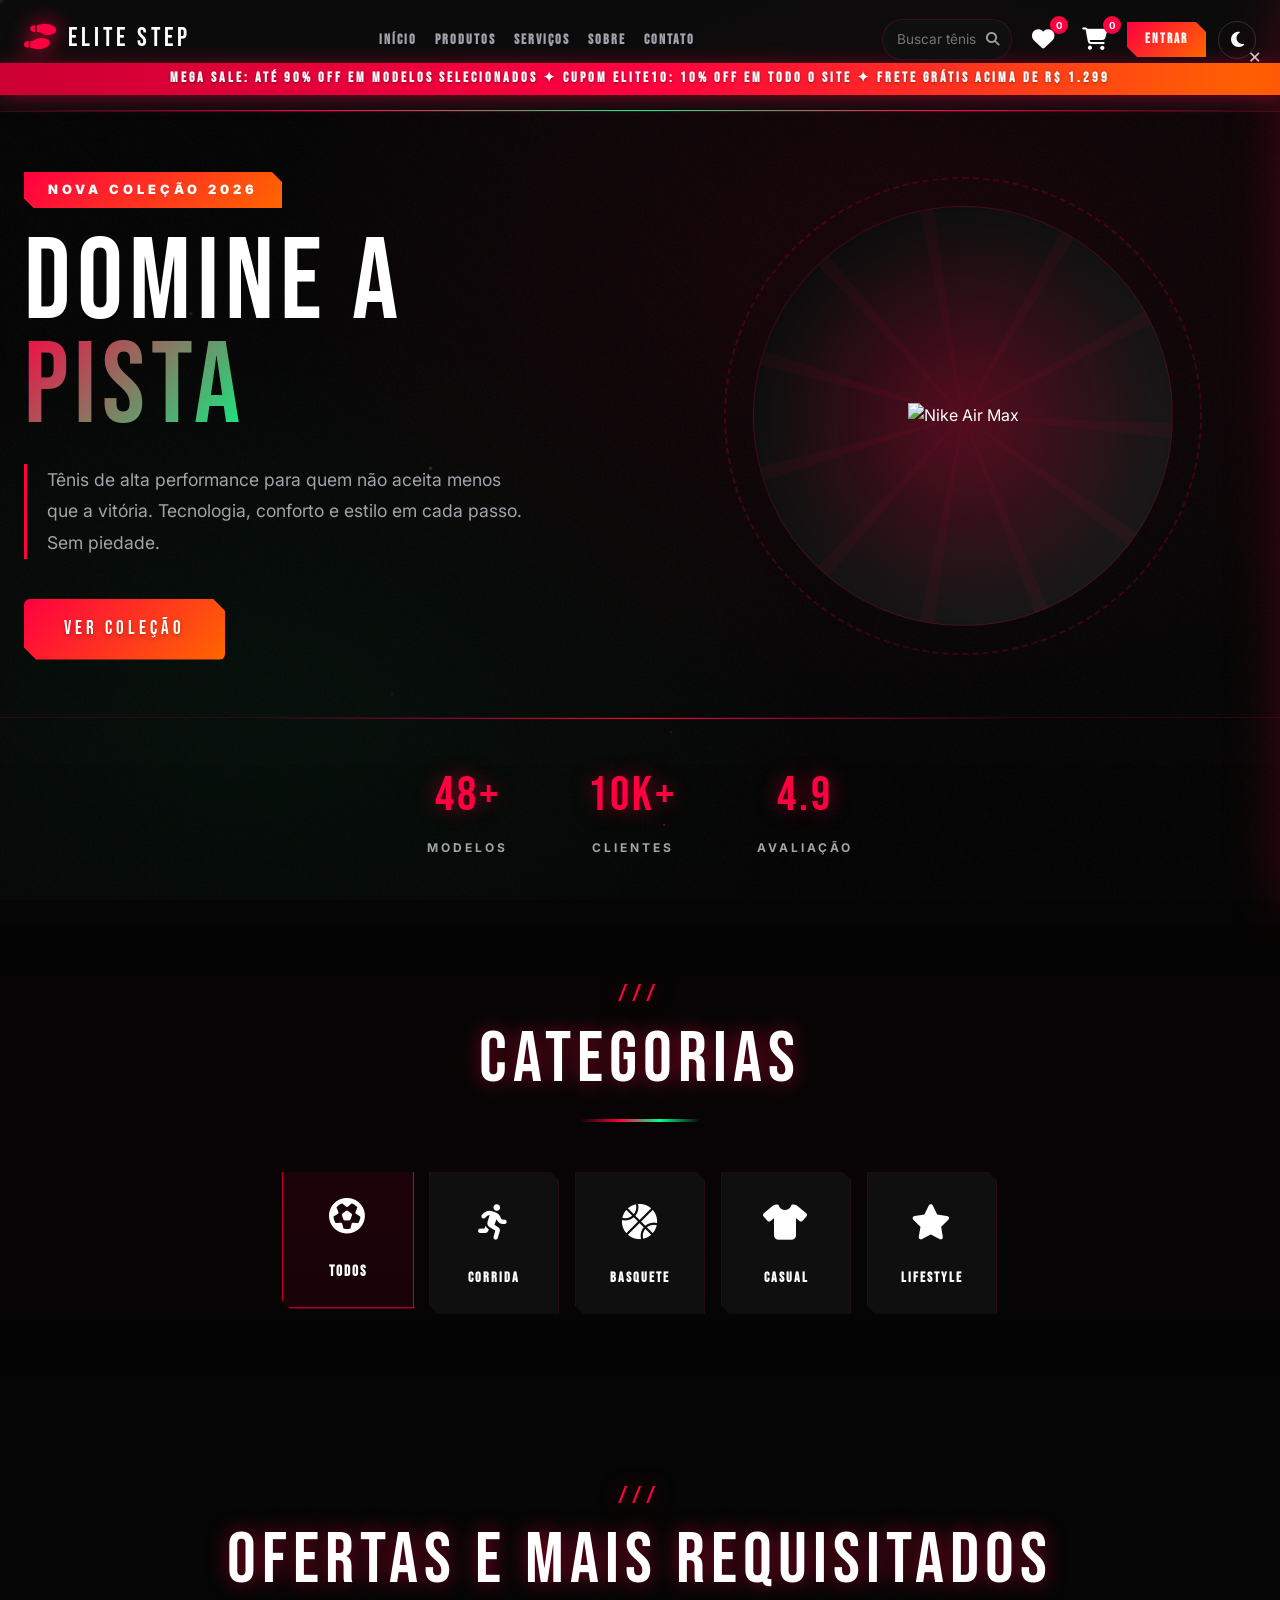
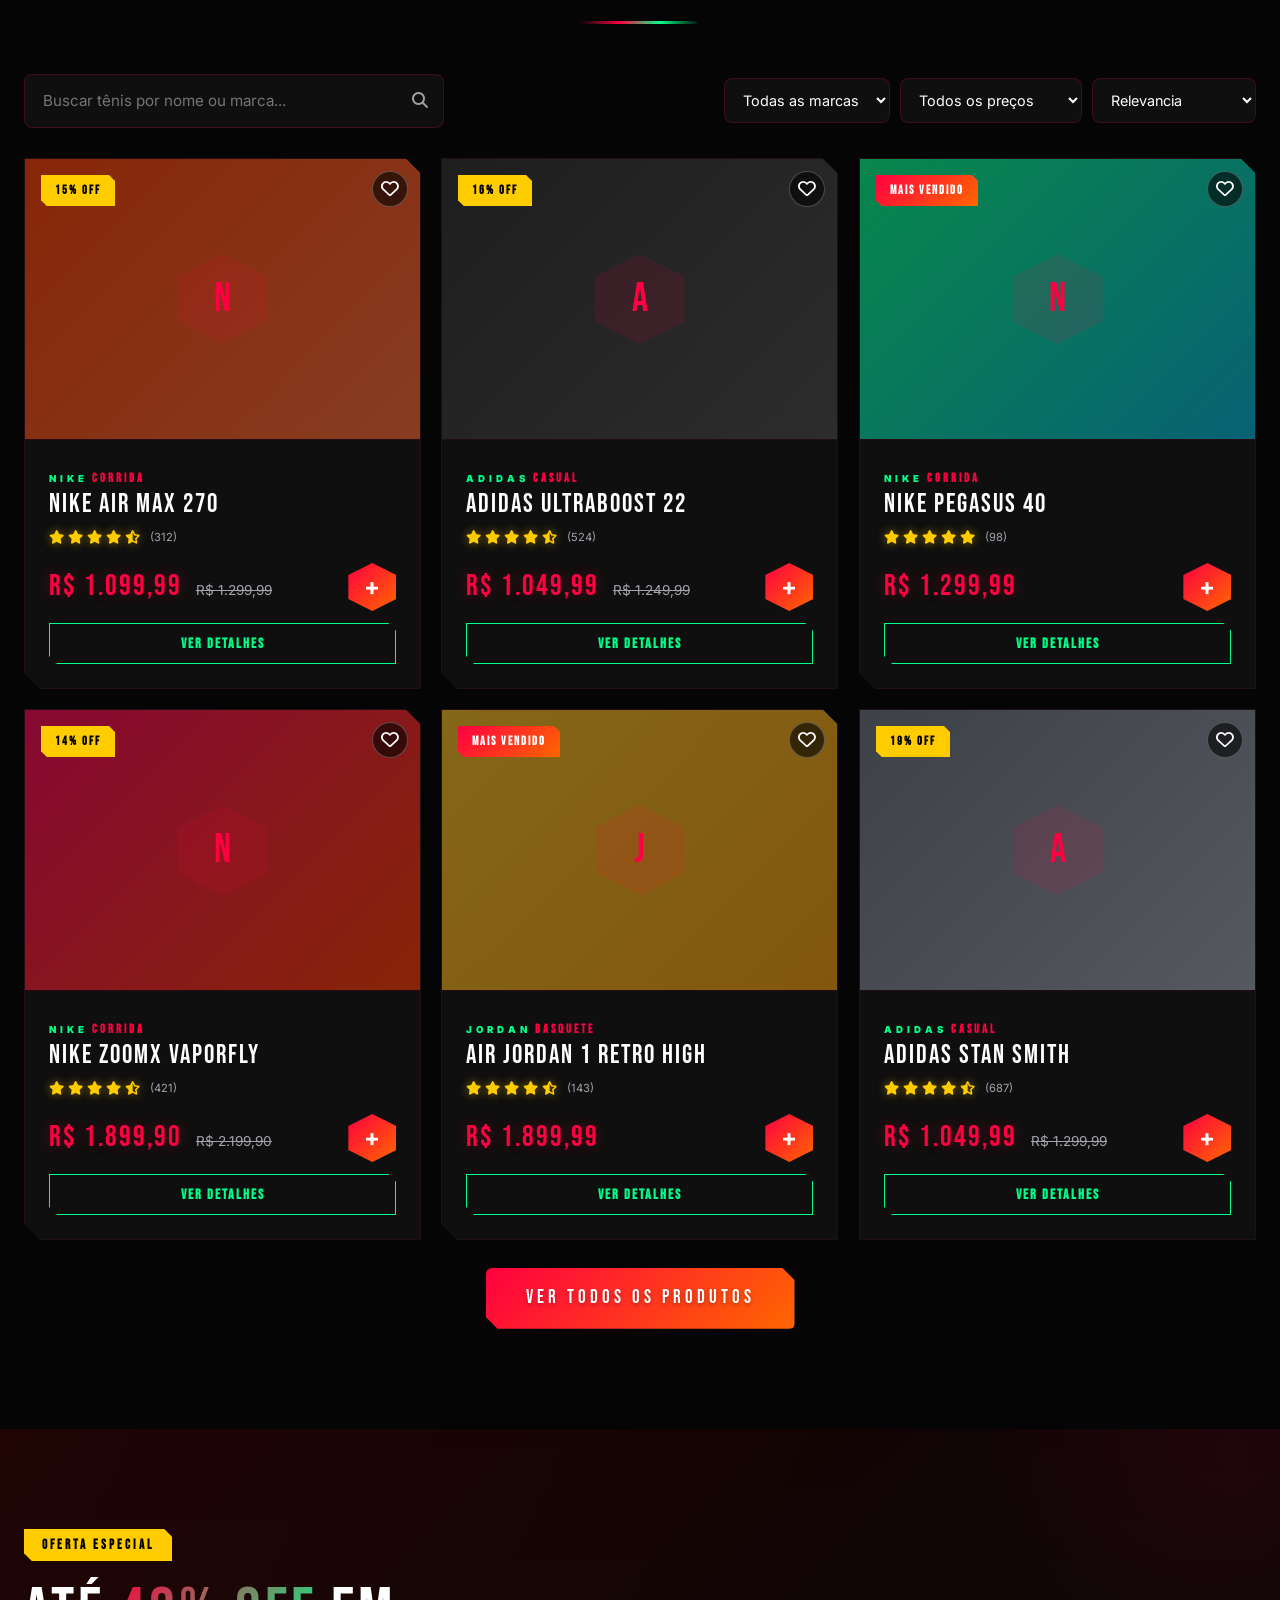
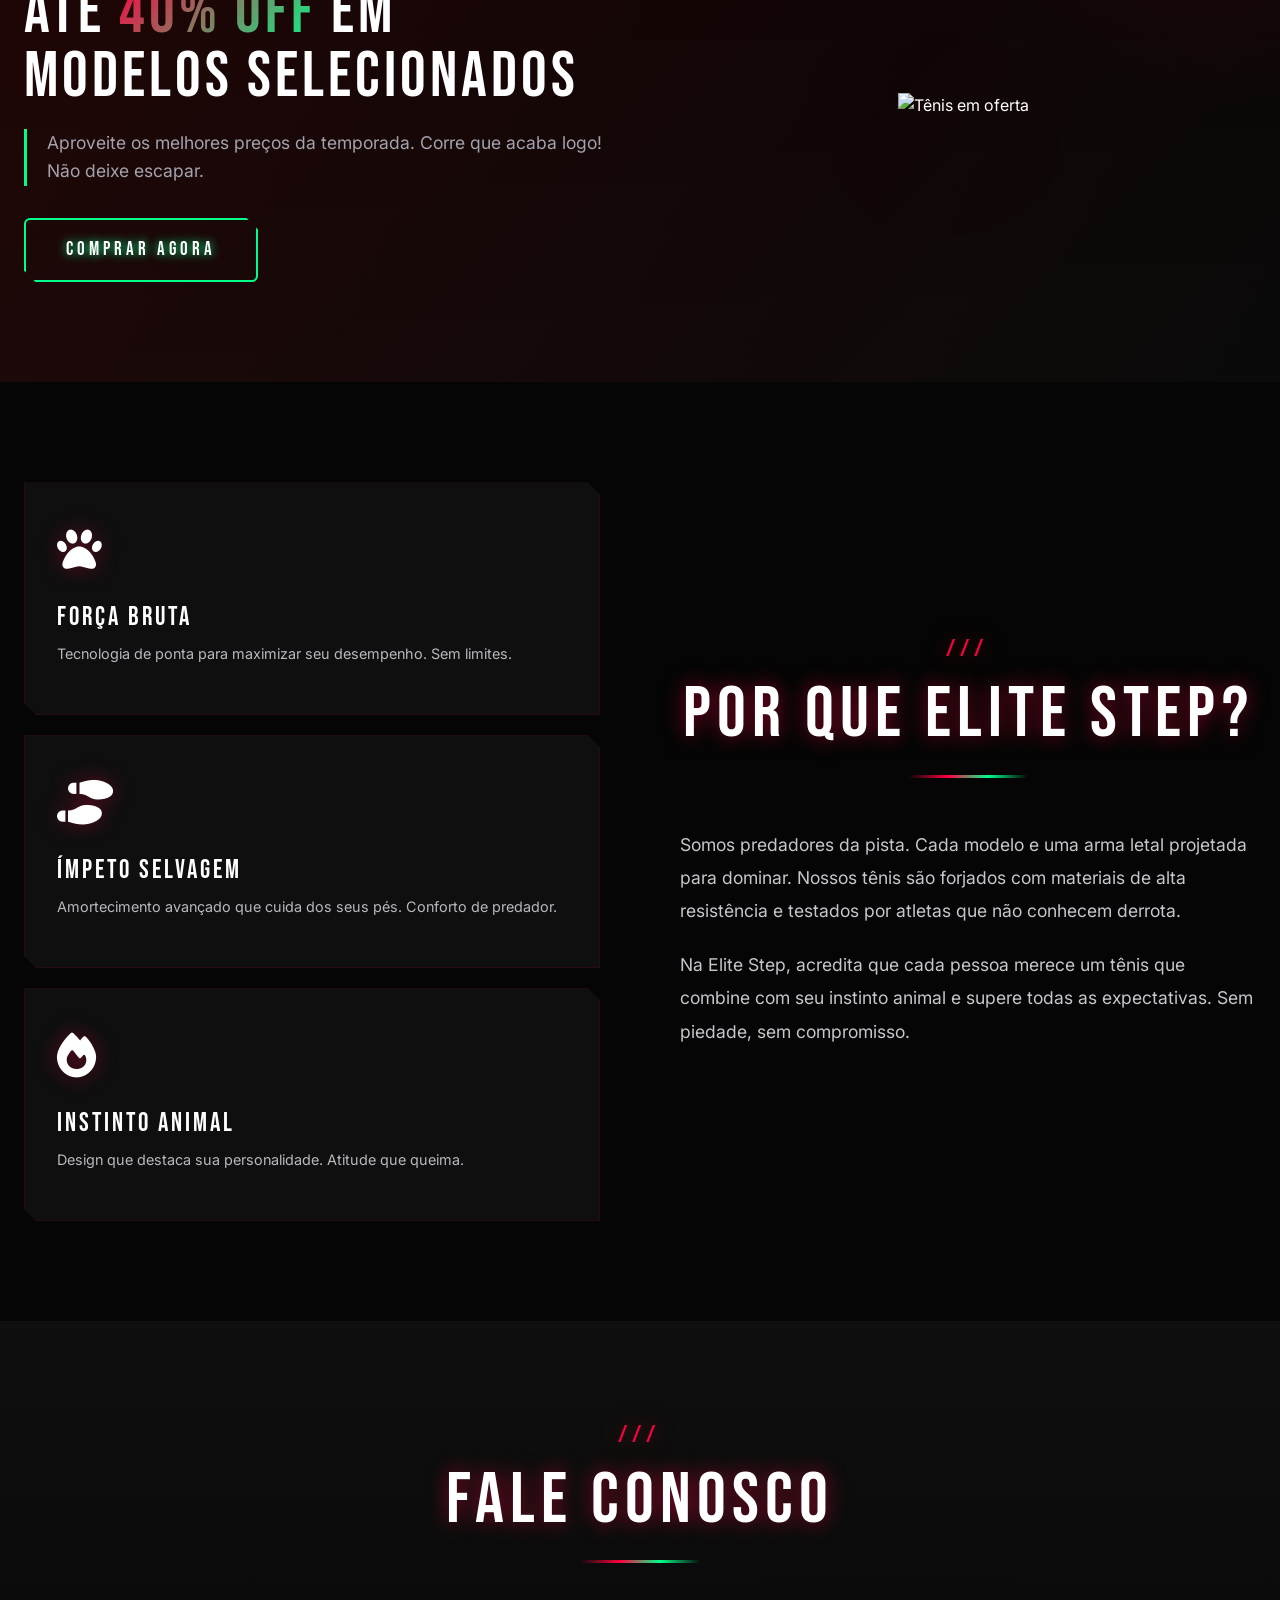
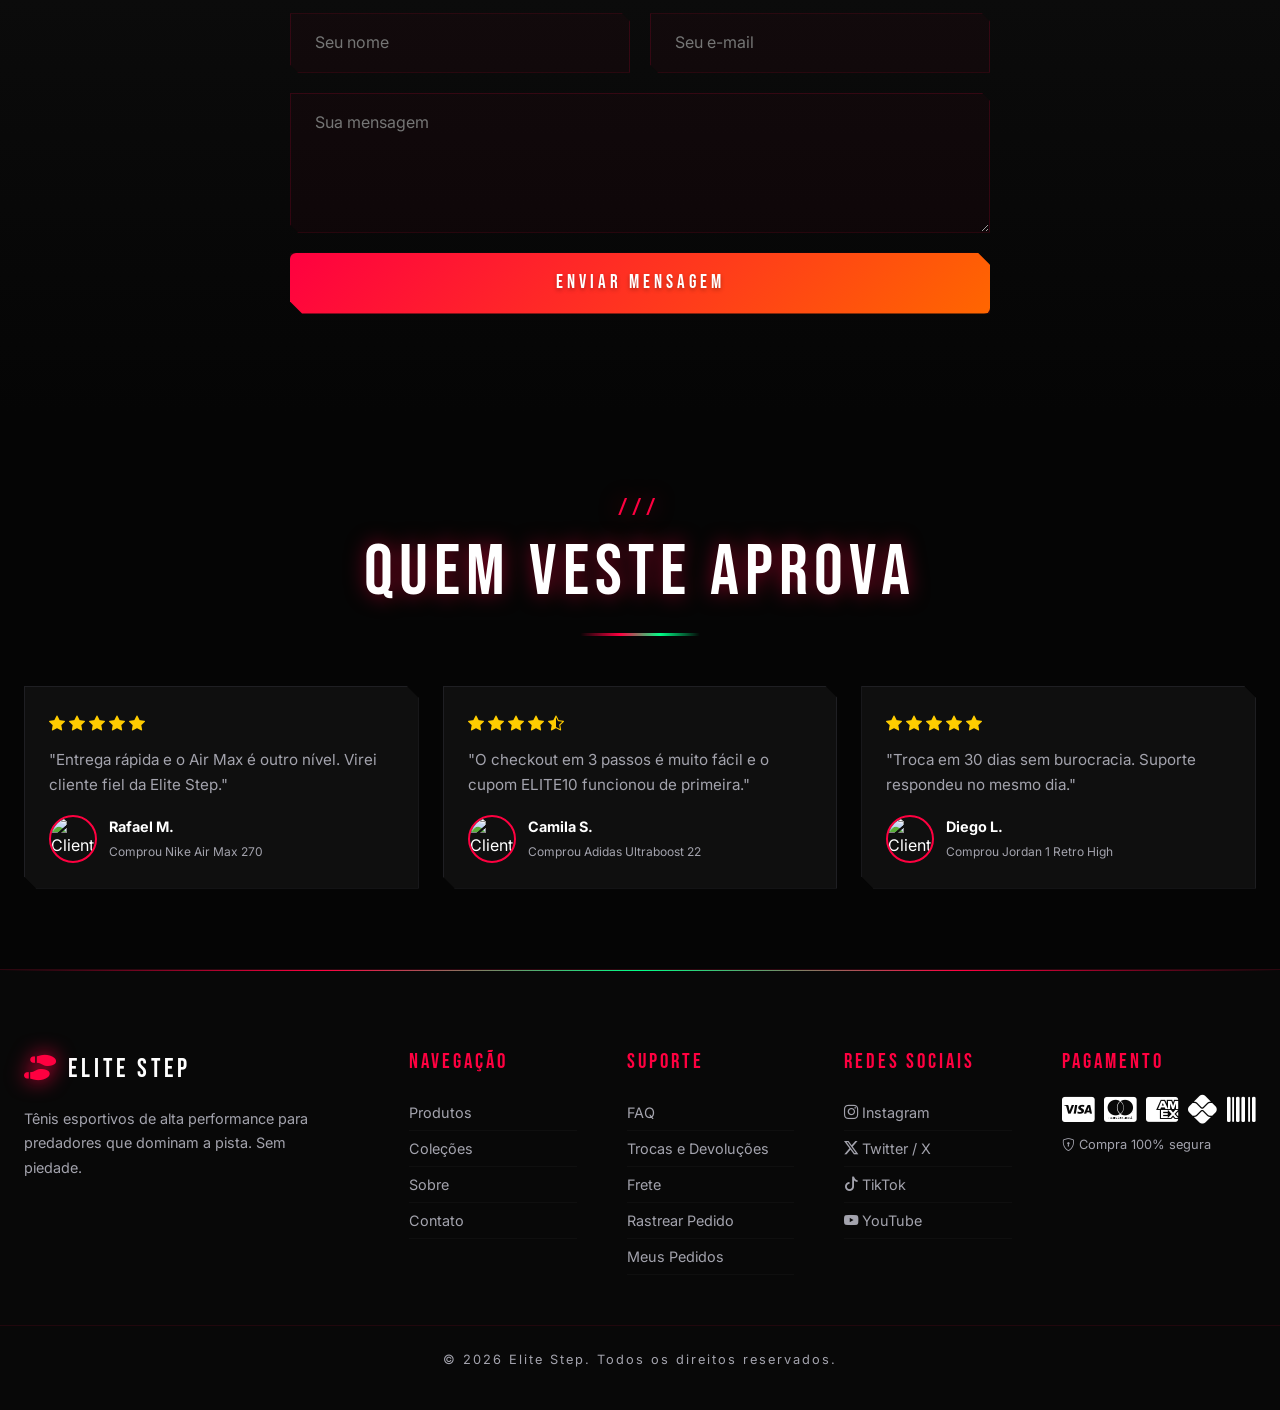
==== commit d4ec1c4b: "add amem jeseus´vfçdg" ====
--- a/index.html
+++ b/index.html
@@ -87,7 +87,6 @@
         <a href="#servicos" class="nav-link">Serviços</a>
         <a href="#sobre" class="nav-link">Sobre</a>
         <a href="#contato" class="nav-link">Contato</a>
-        <a href="pedidos.html" class="nav-link">Pedidos</a>
       </nav>
       <div class="header-actions">
         <div class="header-search">
--- a/style.css
+++ b/style.css
@@ -3431,6 +3431,12 @@
 }
 .orders-hero-sep { width: 1px; align-self: stretch; background: var(--border); }
 .orders-hero .orders-hero-cta { margin-left: auto; }
+/* Centraliza o bloco de pedidos na página */
+.orders-hero,
+.orders-list {
+  margin-left: auto;
+  margin-right: auto;
+}
 
 .order-card {
   background: var(--bg-card);
